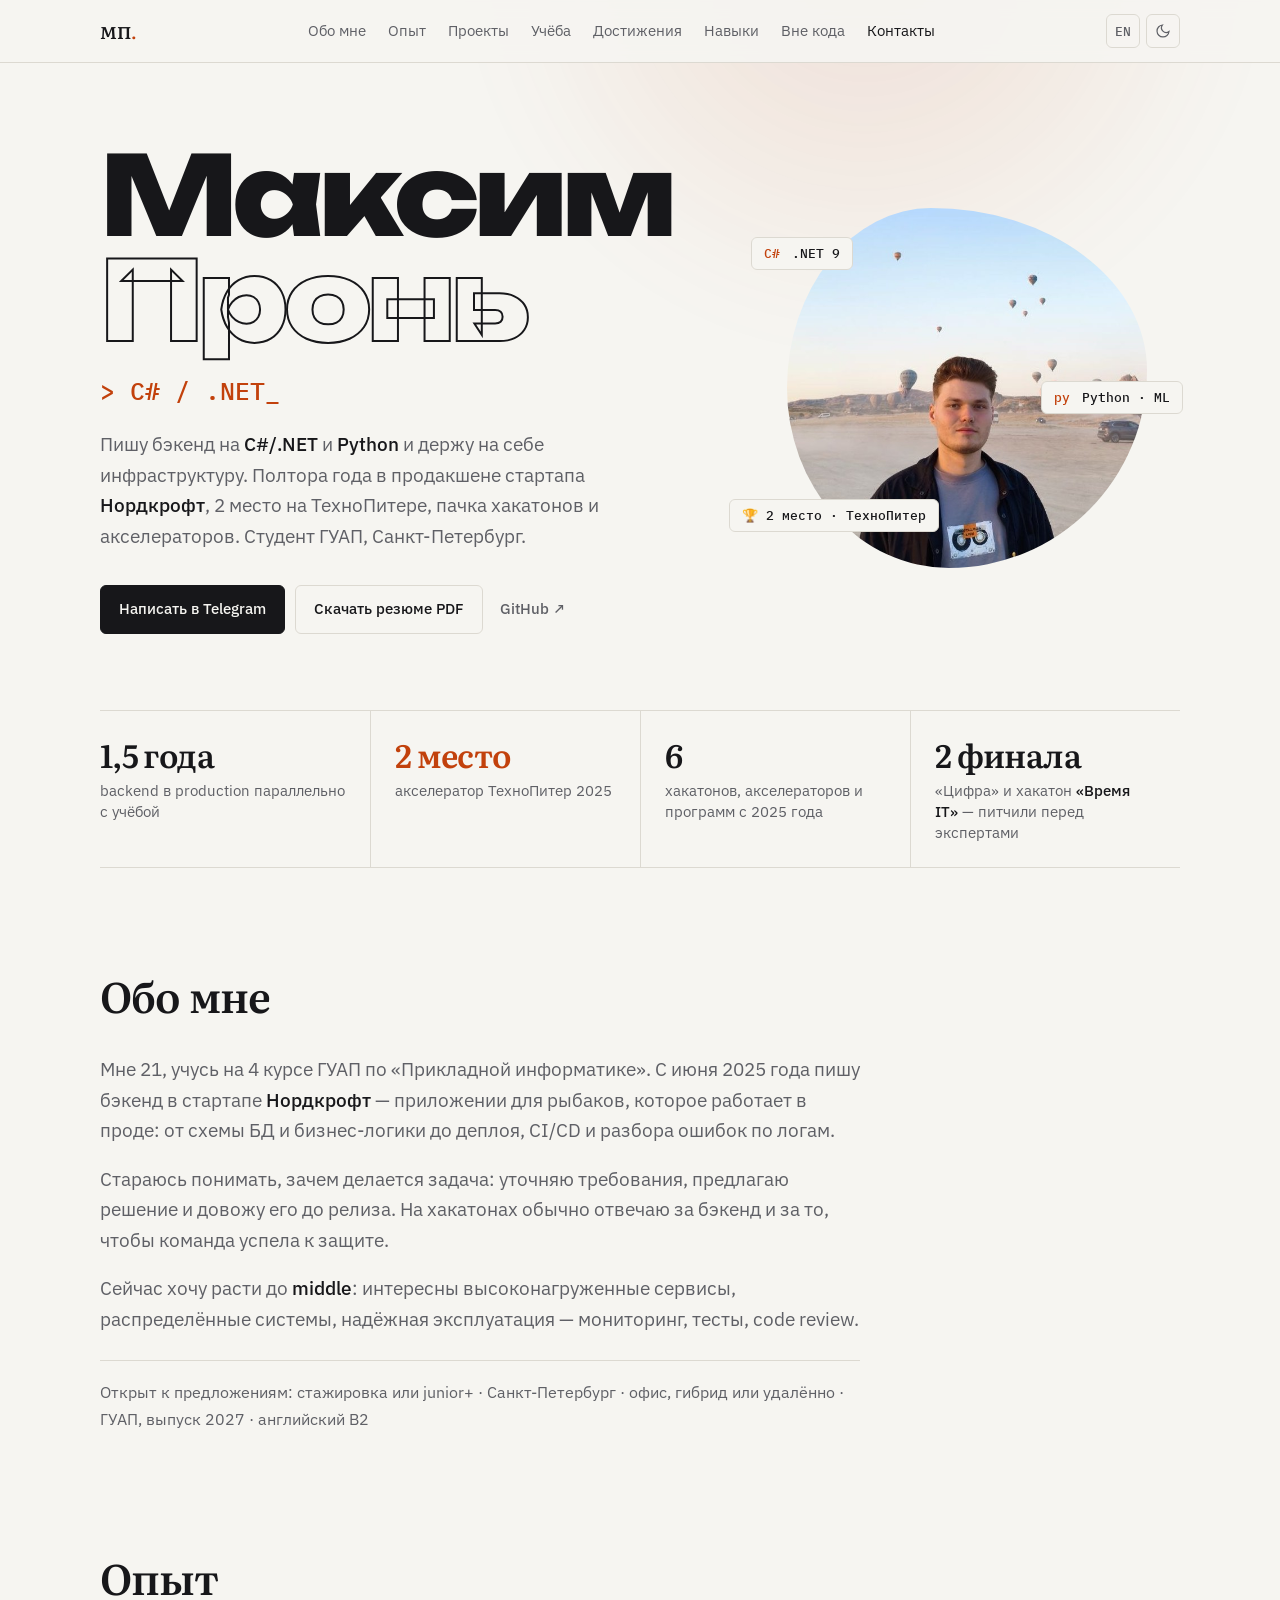
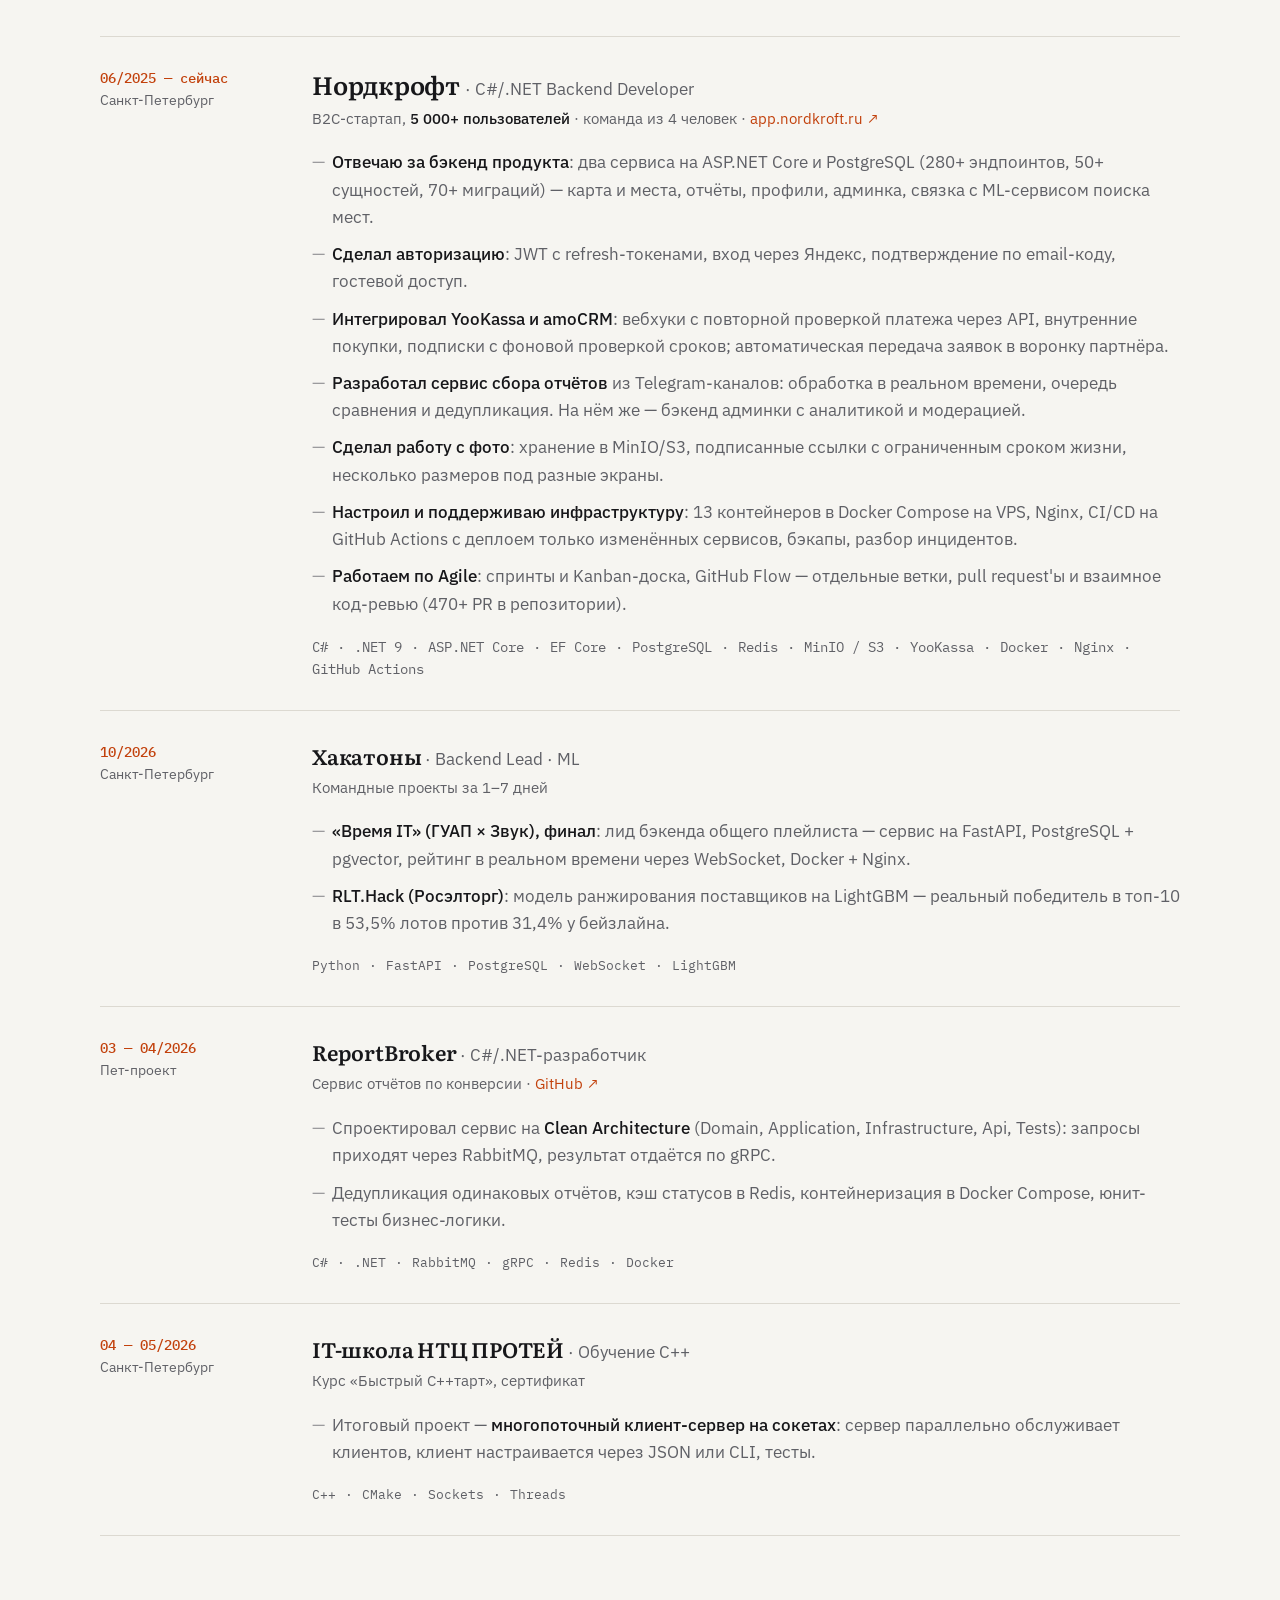
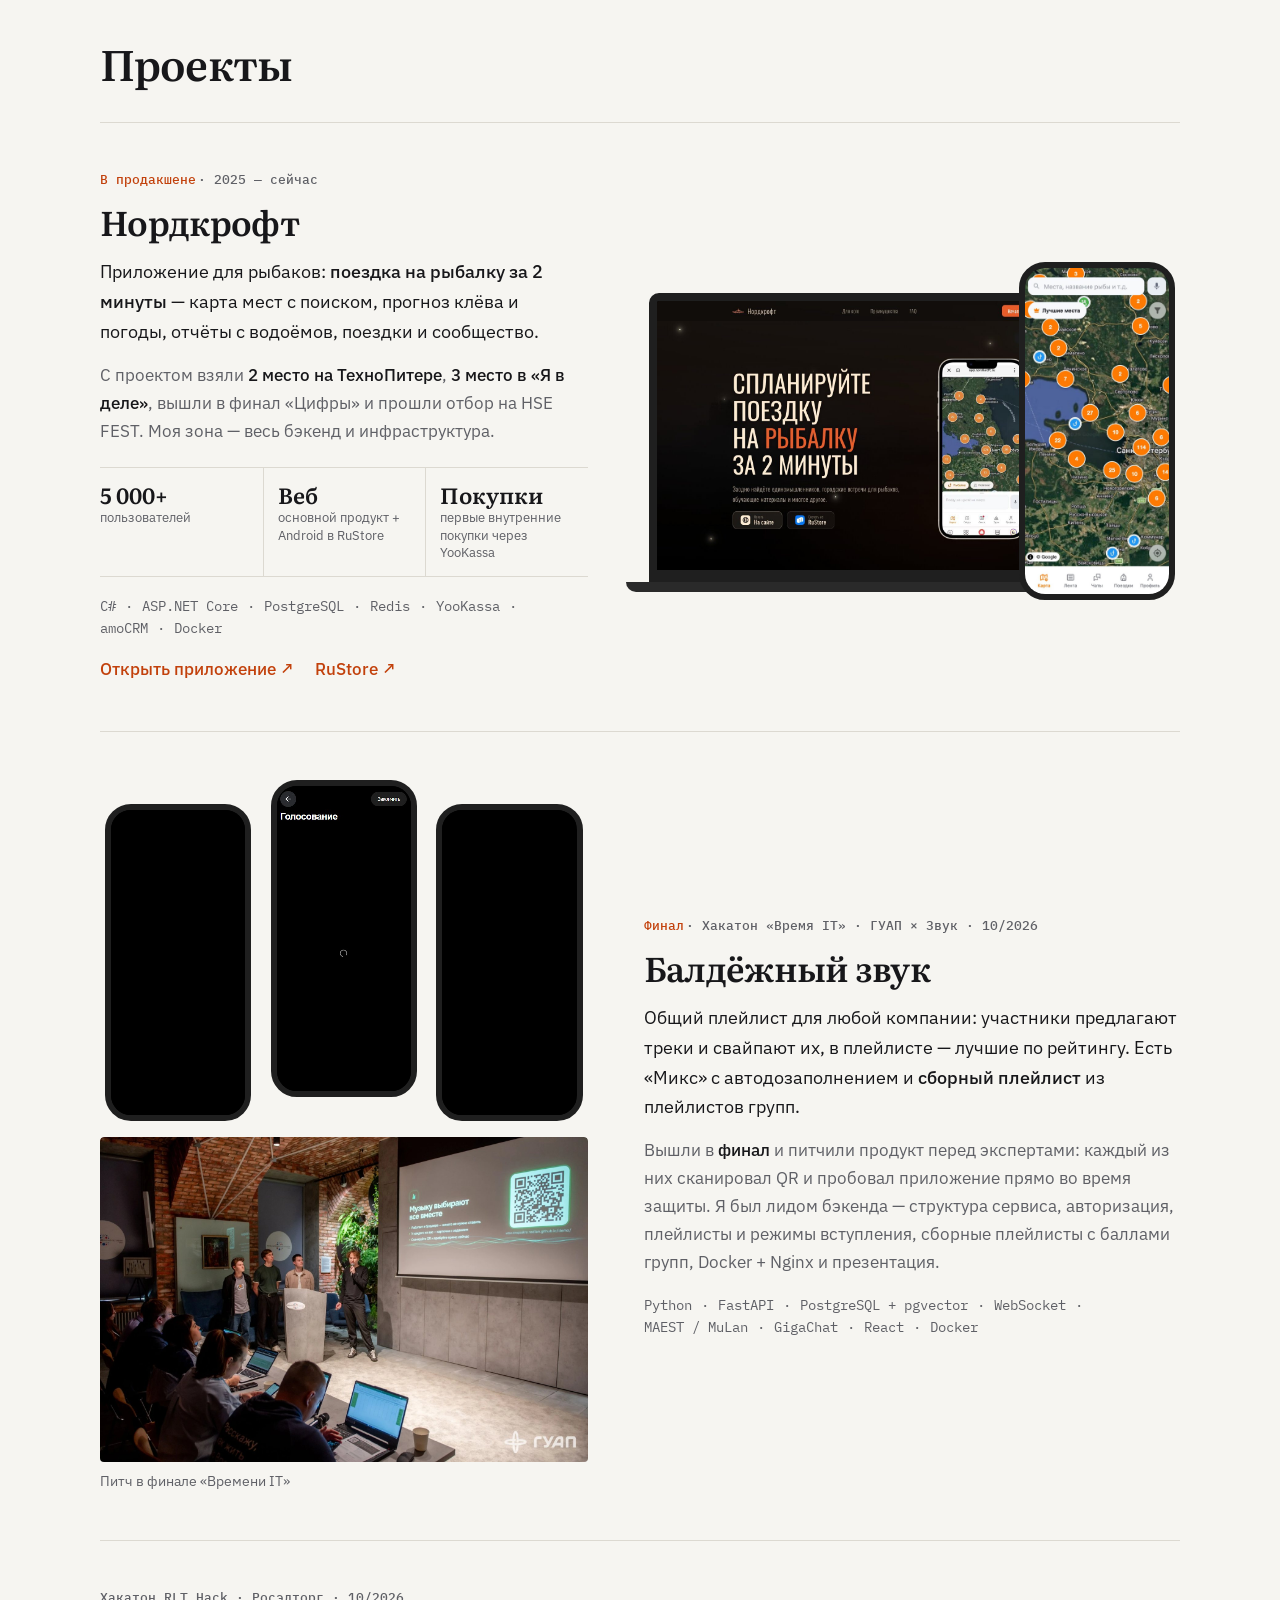
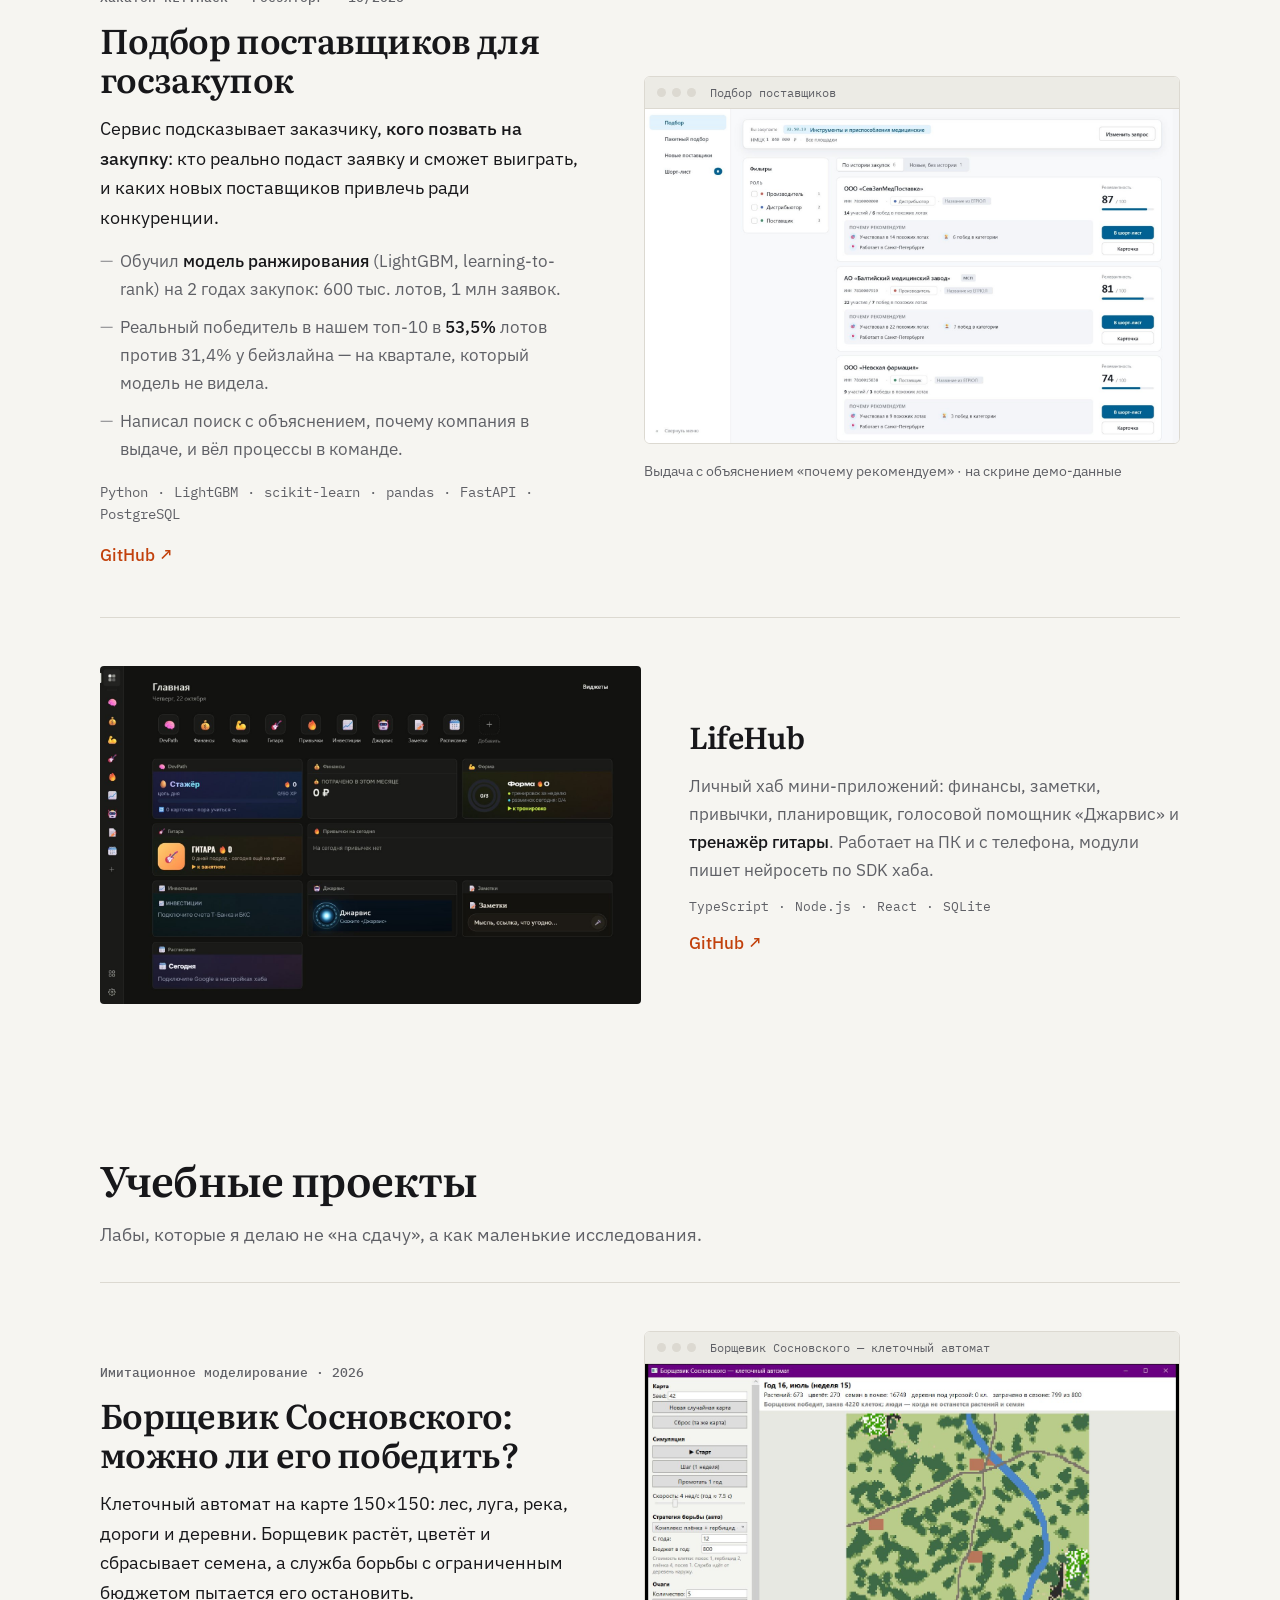
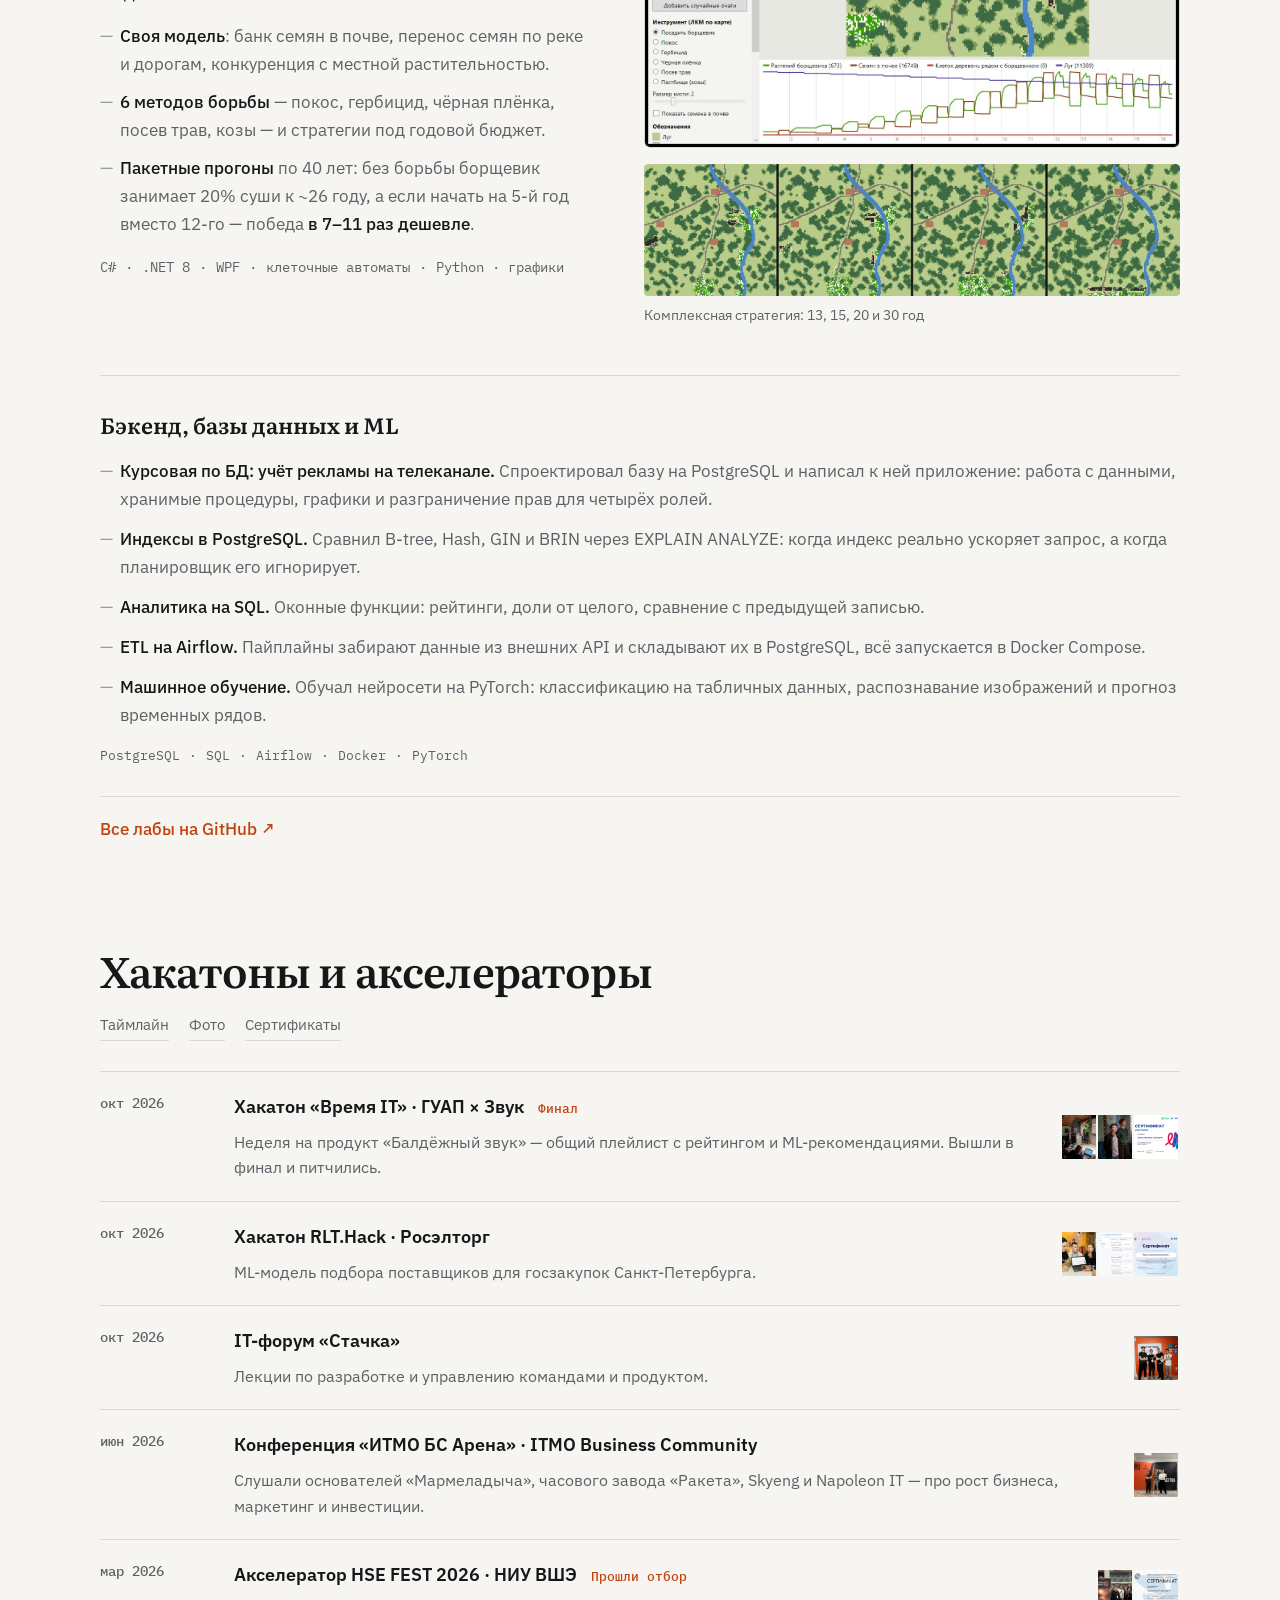
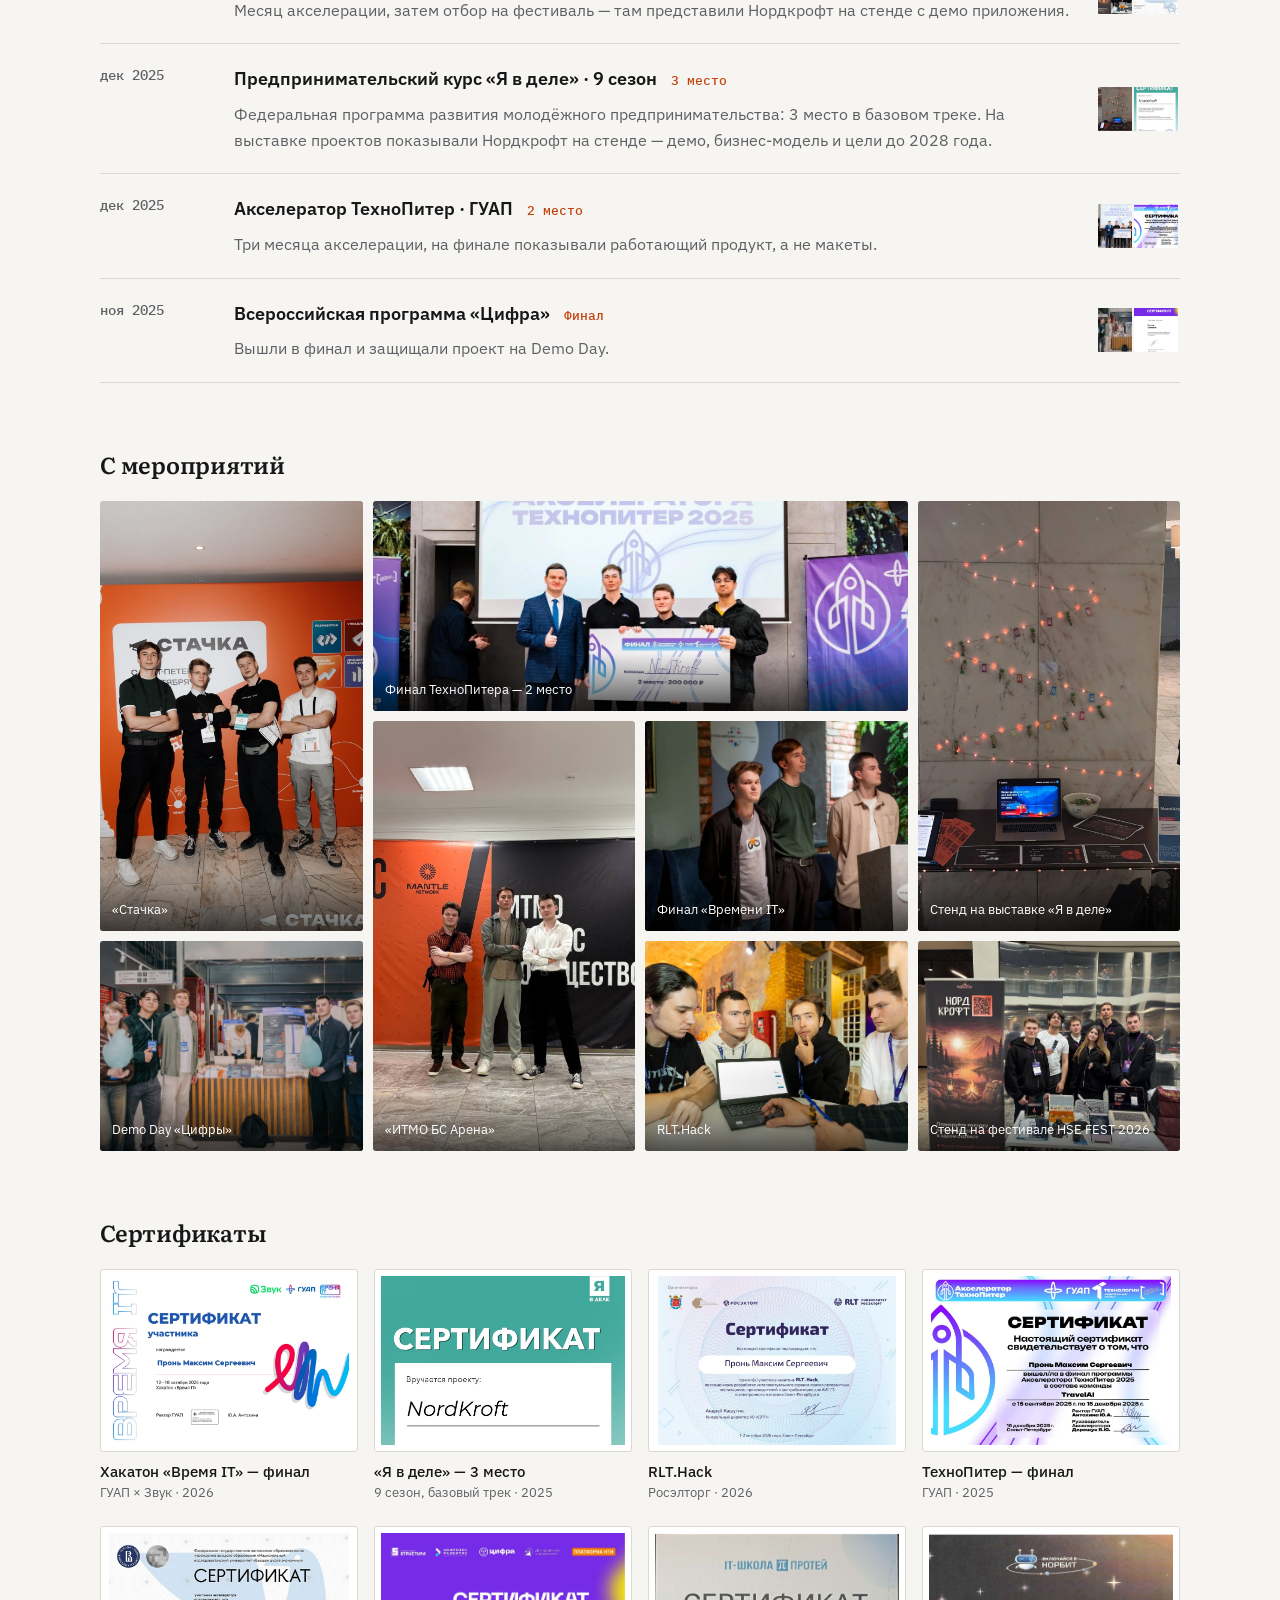
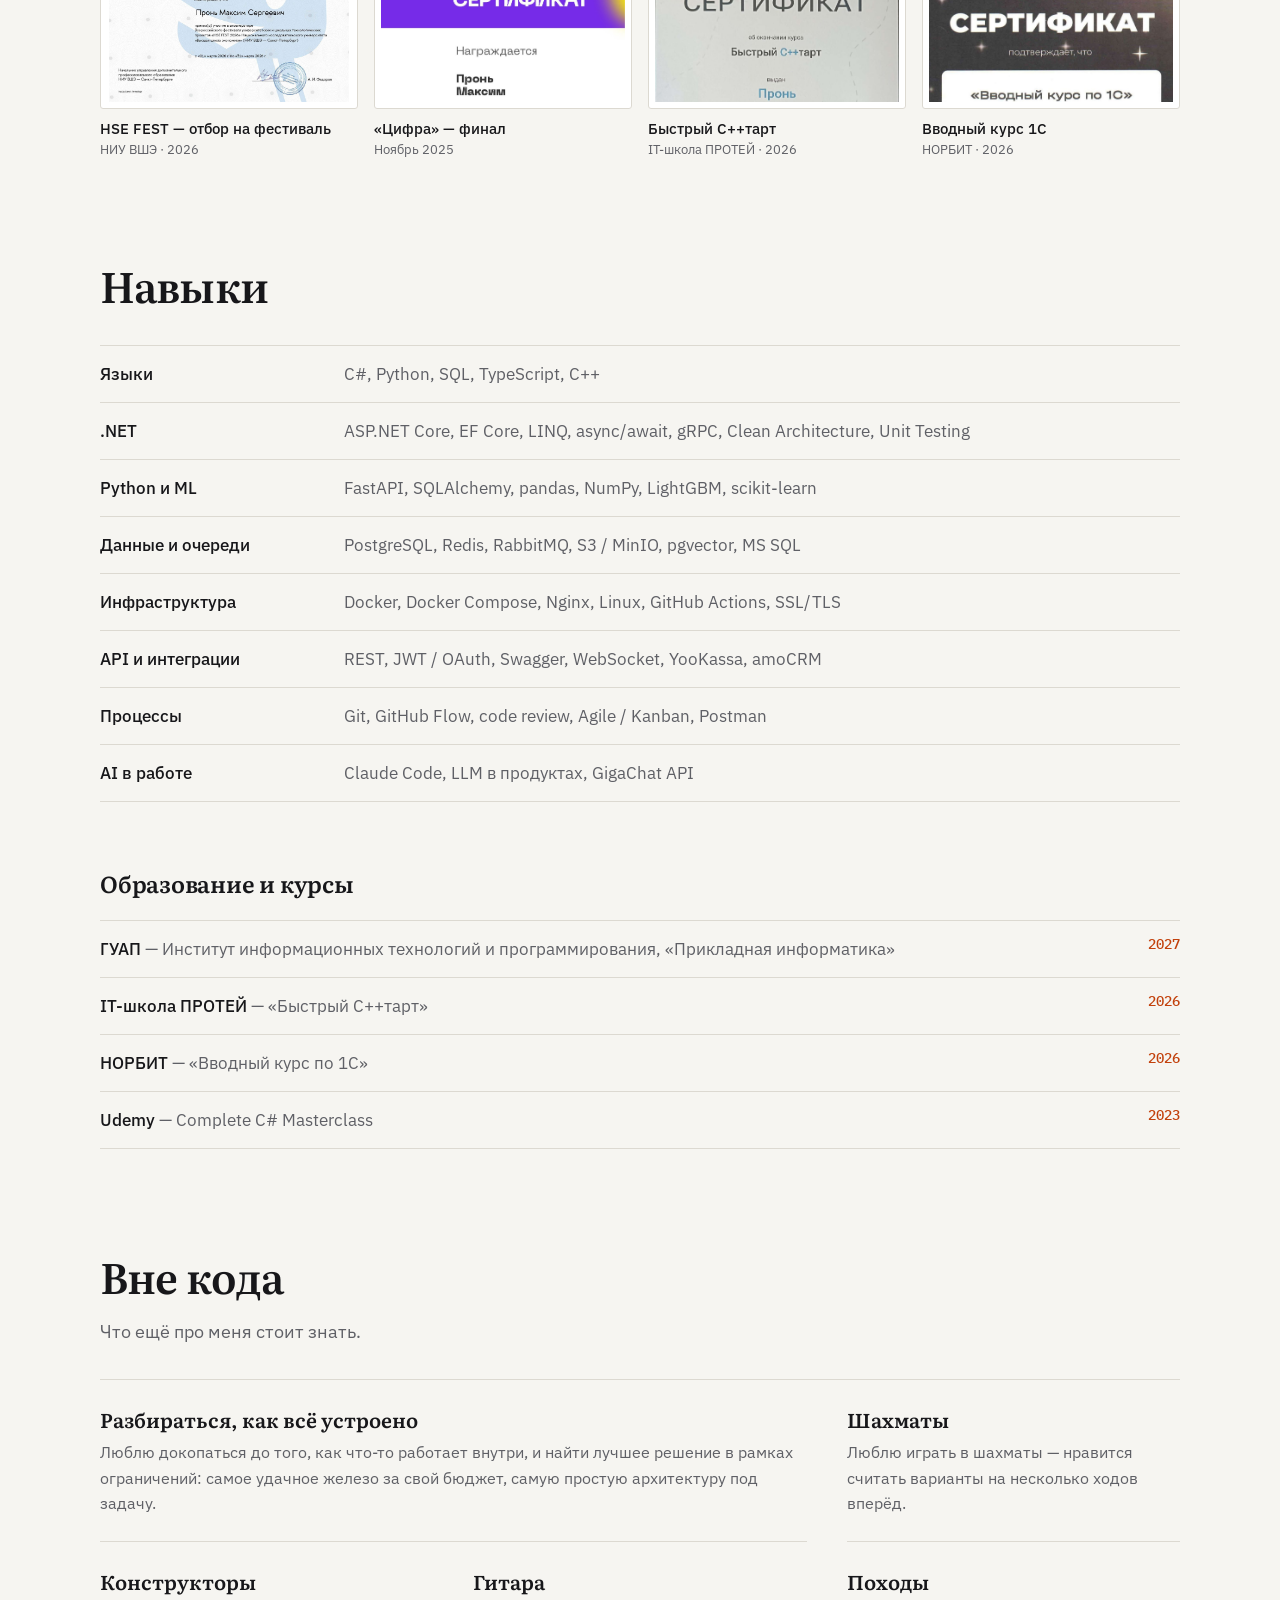
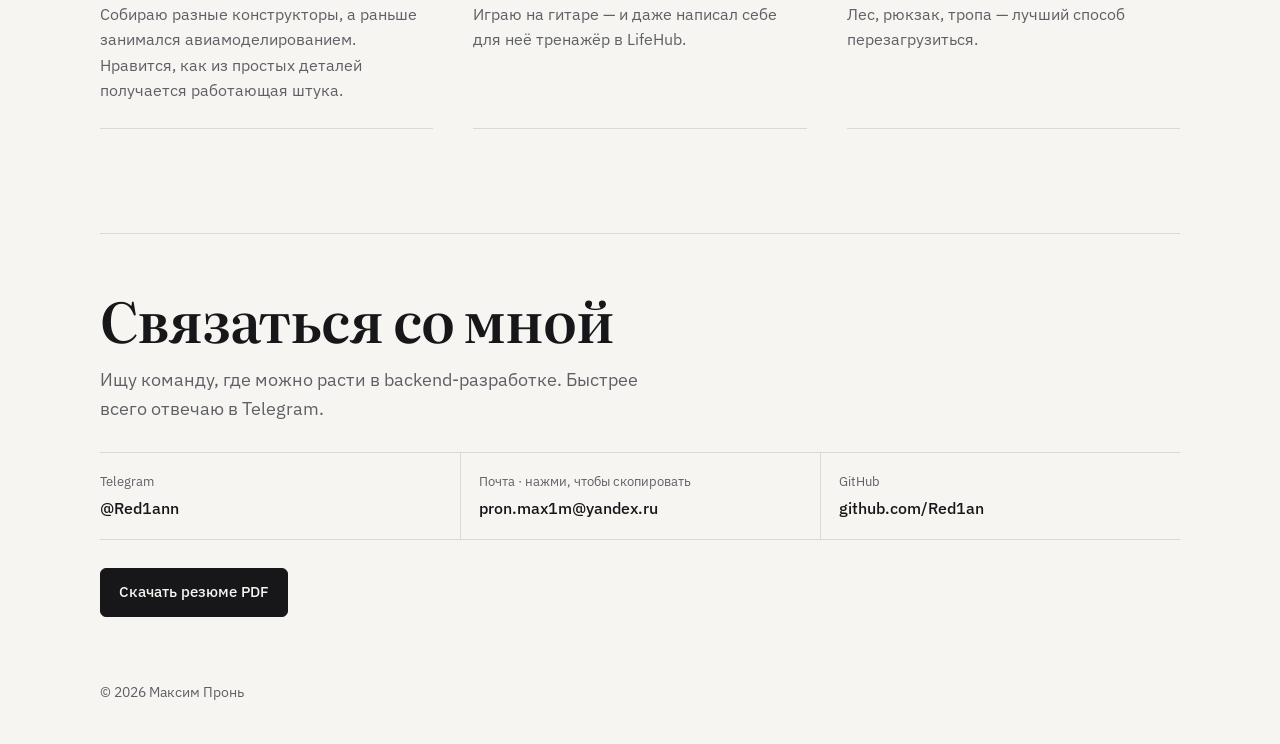
==== index.html @ d4e735c0 "Первый экран: крупнее печатающаяся строка с ролью Co-Authored-By: Claude Opus 5.5 <noreply@anthropic" ====
<!doctype html>
<html lang="ru">
<head>
<meta charset="utf-8">
<meta name="viewport" content="width=device-width, initial-scale=1">
<title>Максим Пронь — backend-разработчик</title>
<meta name="description" content="Максим Пронь — C#/.NET и Python backend-разработчик из Санкт-Петербурга. Проекты, хакатоны, опыт и контакты.">
<meta property="og:title" content="Максим Пронь — backend-разработчик">
<meta property="og:description" content="C# · .NET · Python. Бэкенд и инфраструктура стартапа Нордкрофт, хакатоны и акселераторы.">
<meta property="og:type" content="website">
<meta property="og:url" content="https://red1an.github.io/">
<meta property="og:site_name" content="Максим Пронь">
<meta property="og:locale" content="ru_RU">
<meta property="og:image" content="https://red1an.github.io/img/og.jpg">
<meta property="og:image:width" content="1200">
<meta property="og:image:height" content="630">
<meta property="og:image:alt" content="Максим Пронь — backend-разработчик, C# / .NET · Python">
<meta name="twitter:card" content="summary_large_image">
<meta name="twitter:image" content="https://red1an.github.io/img/og.jpg">
<meta name="theme-color" content="#0b0d10">
<link rel="alternate" hreflang="ru" href="https://red1an.github.io/">
<link rel="alternate" hreflang="en" href="https://red1an.github.io/en.html">
<link rel="icon" href="data:image/svg+xml,%3Csvg xmlns='http://www.w3.org/2000/svg' viewBox='0 0 64 64'%3E%3Crect width='64' height='64' rx='16' fill='%23ff7a45'/%3E%3Ctext x='32' y='43' font-family='Arial' font-weight='700' font-size='28' text-anchor='middle' fill='%230b0d10'%3EМП%3C/text%3E%3C/svg%3E">
<link rel="preconnect" href="https://fonts.googleapis.com">
<link rel="preconnect" href="https://fonts.gstatic.com" crossorigin>
<link href="https://fonts.googleapis.com/css2?family=Unbounded:wght@800&family=Literata:opsz,wght@7..72,500;7..72,600&family=IBM+Plex+Sans:wght@400;500;600&family=IBM+Plex+Mono:wght@400;500&display=swap" rel="stylesheet">
<link rel="stylesheet" href="style.css?v=26">
</head>
<body>

<div class="bg-glow" aria-hidden="true"></div>


<!-- ============ NAV ============ -->
<header class="nav" id="nav">
  <a class="nav-logo" href="#top">МП<span>.</span></a>
  <nav class="nav-links" id="navLinks">
    <a href="#about">Обо мне</a>
    <a href="#experience">Опыт</a>
    <a href="#projects">Проекты</a>
    <a href="#labs">Учёба</a>
    <a href="#journey">Достижения</a>
    <a href="#skills">Навыки</a>
    <a href="#life">Вне кода</a>
    <a href="#contact">Контакты</a>
  </nav>
  <div class="nav-actions">
    <a class="icon-btn lang" href="en.html" hreflang="en" lang="en" aria-label="English version" title="English version">EN</a>
    <button class="icon-btn" id="themeBtn" aria-label="Сменить тему" title="Сменить тему">
      <svg class="i-sun" viewBox="0 0 24 24"><circle cx="12" cy="12" r="4"/><path d="M12 2v2M12 20v2M4.9 4.9l1.4 1.4M17.7 17.7l1.4 1.4M2 12h2M20 12h2M4.9 19.1l1.4-1.4M17.7 6.3l1.4-1.4"/></svg>
      <svg class="i-moon" viewBox="0 0 24 24"><path d="M21 12.8A9 9 0 1 1 11.2 3a7 7 0 0 0 9.8 9.8z"/></svg>
    </button>
    <button class="icon-btn burger" id="burger" aria-label="Меню"><span></span><span></span></button>
  </div>
</header>

<main id="top">

<!-- ============ HERO ============ -->
<section class="hero wrap">
  <div class="hero-text">
    <h1 class="hero-name reveal">Максим<br><span class="outline">Пронь</span></h1>
    <p class="hero-role reveal">
      <span class="mono">&gt;</span> <span id="typed" data-roles='["Backend-разработчик","C# / .NET","Python · FastAPI · ML","Docker · CI/CD · Linux","хакатонщик"]'>Backend-разработчик</span><span class="caret">_</span>
    </p>
    <p class="hero-lead reveal">
      Пишу бэкенд на <b>C#/.NET</b> и <b>Python</b> и держу на себе инфраструктуру.
      Полтора года в продакшене стартапа <b>Нордкрофт</b>, 2&nbsp;место на ТехноПитере,
      пачка хакатонов и акселераторов. Студент ГУАП, Санкт-Петербург.
    </p>
    <div class="hero-cta reveal">
      <a class="btn primary" href="https://t.me/Red1ann" target="_blank" rel="noopener">Написать в Telegram</a>
      <a class="btn" href="Pron_Maksim_CV.pdf" download>Скачать резюме&nbsp;PDF</a>
      <a class="btn ghost" href="https://github.com/Red1an" target="_blank" rel="noopener">GitHub ↗</a>
    </div>
  </div>
  <div class="hero-photo reveal">
    <div class="photo-frame">
      <img src="img/me.jpg" alt="Максим Пронь">
    </div>
    <div class="float-chip c1"><span class="mono">C#</span> .NET 9</div>
    <div class="float-chip c2">🏆 2 место · ТехноПитер</div>
    <div class="float-chip c3"><span class="mono">py</span> Python · ML</div>
  </div>
  <a class="scroll-hint" href="#about" aria-label="Листать вниз"><span></span></a>
</section>

<!-- ============ STATS ============ -->
<section class="wrap stats">
  <div class="stat reveal"><div class="stat-num"><span data-count="1.5" data-dec="1">0</span> года</div><div class="stat-label">backend в production параллельно с учёбой</div></div>
  <div class="stat reveal"><div class="stat-num accent">2 место</div><div class="stat-label">акселератор ТехноПитер 2025</div></div>
  <div class="stat reveal"><div class="stat-num"><span data-count="6">0</span></div><div class="stat-label">хакатонов, акселераторов и программ с 2025 года</div></div>
  <div class="stat reveal"><div class="stat-num"><span data-count="2">0</span> финала</div><div class="stat-label">«Цифра» и хакатон <b>«Время IT»</b> — питчили перед экспертами</div></div>
</section>

<!-- ============ ABOUT ============ -->
<section class="wrap section" id="about">
  <div class="section-head reveal"><span class="section-num">01</span><h2>Обо мне</h2></div>
  <div class="about-grid">
    <div class="about-text reveal">
      <p>Мне 21, учусь на 4 курсе ГУАП по «Прикладной информатике». С июня 2025 года пишу бэкенд в стартапе
        <b>Нордкрофт</b> — приложении для рыбаков, которое работает в проде: от схемы БД и бизнес-логики до
        деплоя, CI/CD и разбора ошибок по логам.</p>
      <p>Стараюсь понимать, зачем делается задача: уточняю требования, предлагаю решение и довожу его до релиза.
        На хакатонах обычно отвечаю за бэкенд и за то, чтобы команда успела к защите.</p>
      <p>Сейчас хочу расти до <b>middle</b>: интересны высоконагруженные сервисы, распределённые системы,
        надёжная эксплуатация — мониторинг, тесты, code review.</p>
      <p class="about-facts">Открыт к предложениям: стажировка или junior+ · Санкт-Петербург · офис, гибрид или удалённо · ГУАП, выпуск 2027 · английский B2</p>
    </div>
  </div>
</section>

<!-- ============ EXPERIENCE ============ -->
<section class="wrap section" id="experience">
  <div class="section-head reveal"><span class="section-num">02</span><h2>Опыт</h2></div>

  <article class="exp reveal">
    <div class="exp-side">
      <div class="exp-date">06/2025 — сейчас</div>
      <div class="exp-place">Санкт-Петербург</div>
    </div>
    <div class="exp-body">
      <div class="exp-title">Нордкрофт <span>· C#/.NET Backend Developer</span></div>
      <div class="exp-sub">B2C-стартап, <b>5 000+ пользователей</b> · команда из 4 человек · <a href="https://app.nordkroft.ru" target="_blank" rel="noopener">app.nordkroft.ru ↗</a></div>
      <ul class="bullets exp-list">
        <li><b>Отвечаю за бэкенд продукта</b>: два сервиса на ASP.NET Core и PostgreSQL (280+ эндпоинтов, 50+ сущностей, 70+ миграций) — карта и места, отчёты, профили, админка, связка с ML-сервисом поиска мест.</li>
        <li><b>Сделал авторизацию</b>: JWT с refresh-токенами, вход через Яндекс, подтверждение по email-коду, гостевой доступ.</li>
        <li><b>Интегрировал YooKassa и amoCRM</b>: вебхуки с повторной проверкой платежа через API, внутренние покупки, подписки с фоновой проверкой сроков; автоматическая передача заявок в воронку партнёра.</li>
        <li><b>Разработал сервис сбора отчётов</b> из Telegram-каналов: обработка в реальном времени, очередь сравнения и дедупликация. На нём же — бэкенд админки с аналитикой и модерацией.</li>
        <li><b>Сделал работу с фото</b>: хранение в MinIO/S3, подписанные ссылки с ограниченным сроком жизни, несколько размеров под разные экраны.</li>
        <li><b>Настроил и поддерживаю инфраструктуру</b>: 13 контейнеров в Docker Compose на VPS, Nginx, CI/CD на GitHub Actions с деплоем только изменённых сервисов, бэкапы, разбор инцидентов.</li>
        <li><b>Работаем по Agile</b>: спринты и Kanban-доска, GitHub Flow — отдельные ветки, pull request'ы и взаимное код-ревью (470+ PR в репозитории).</li>
      </ul>
      <div class="tags">
        <span>C#</span><span>.NET 9</span><span>ASP.NET Core</span><span>EF Core</span><span>PostgreSQL</span><span>Redis</span><span>MinIO / S3</span><span>YooKassa</span><span>Docker</span><span>Nginx</span><span>GitHub Actions</span>
      </div>
    </div>
  </article>
  <article class="exp exp-sm reveal">
    <div class="exp-side">
      <div class="exp-date">10/2026</div>
      <div class="exp-place">Санкт-Петербург</div>
    </div>
    <div class="exp-body">
      <div class="exp-title">Хакатоны <span>· Backend Lead · ML</span></div>
      <div class="exp-sub">Командные проекты за 1–7 дней</div>
      <ul class="bullets exp-list">
        <li><b>«Время IT» (ГУАП × Звук), финал</b>: лид бэкенда общего плейлиста — сервис на FastAPI, PostgreSQL + pgvector, рейтинг в реальном времени через WebSocket, Docker + Nginx.</li>
        <li><b>RLT.Hack (Росэлторг)</b>: модель ранжирования поставщиков на LightGBM — реальный победитель в топ-10 в 53,5% лотов против 31,4% у бейзлайна.</li>
      </ul>
      <div class="tags sm"><span>Python</span><span>FastAPI</span><span>PostgreSQL</span><span>WebSocket</span><span>LightGBM</span></div>
    </div>
  </article>
  <article class="exp exp-sm reveal">
    <div class="exp-side">
      <div class="exp-date">03 — 04/2026</div>
      <div class="exp-place">Пет-проект</div>
    </div>
    <div class="exp-body">
      <div class="exp-title">ReportBroker <span>· C#/.NET-разработчик</span></div>
      <div class="exp-sub">Сервис отчётов по конверсии · <a href="https://github.com/Red1an/ReportBroker" target="_blank" rel="noopener">GitHub ↗</a></div>
      <ul class="bullets exp-list">
        <li>Спроектировал сервис на <b>Clean Architecture</b> (Domain, Application, Infrastructure, Api, Tests): запросы приходят через RabbitMQ, результат отдаётся по gRPC.</li>
        <li>Дедупликация одинаковых отчётов, кэш статусов в Redis, контейнеризация в Docker Compose, юнит-тесты бизнес-логики.</li>
      </ul>
      <div class="tags sm"><span>C#</span><span>.NET</span><span>RabbitMQ</span><span>gRPC</span><span>Redis</span><span>Docker</span></div>
    </div>
  </article>
  <article class="exp exp-sm reveal">
    <div class="exp-side">
      <div class="exp-date">04 — 05/2026</div>
      <div class="exp-place">Санкт-Петербург</div>
    </div>
    <div class="exp-body">
      <div class="exp-title">IT-школа НТЦ ПРОТЕЙ <span>· Обучение C++</span></div>
      <div class="exp-sub">Курс «Быстрый C++тарт», сертификат</div>
      <ul class="bullets exp-list">
        <li>Итоговый проект — <b>многопоточный клиент-сервер на сокетах</b>: сервер параллельно обслуживает клиентов, клиент настраивается через JSON или CLI, тесты.</li>
      </ul>
      <div class="tags sm"><span>C++</span><span>CMake</span><span>Sockets</span><span>Threads</span></div>
    </div>
  </article>
</section>

<!-- ============ PROJECTS ============ -->
<section class="wrap section" id="projects">
  <div class="section-head reveal"><span class="section-num">03</span><h2>Проекты</h2></div>

  <!-- Нордкрофт -->
  <article class="project feature reveal">
    <div class="project-info">
      <div class="project-meta"><span class="pill accent">В продакшене</span><span class="pill">2025 — сейчас</span></div>
      <h3>Нордкрофт</h3>
      <p class="project-lead">Приложение для рыбаков: <b>поездка на рыбалку за 2 минуты</b> — карта мест с поиском,
        прогноз клёва и погоды, отчёты с водоёмов, поездки и сообщество.</p>
      <p>С проектом взяли <b>2 место на ТехноПитере</b>, <b>3 место в «Я в деле»</b>, вышли в финал «Цифры» и прошли отбор на HSE FEST.
        Моя зона — весь бэкенд и инфраструктура.</p>
      <div class="nk-mini">
        <div><b><span data-count="5000">0</span>+</b><span>пользователей</span></div>
        <div><b>Веб</b><span>основной продукт + Android в RuStore</span></div>
        <div><b>Покупки</b><span>первые внутренние покупки через YooKassa</span></div>
      </div>
      <div class="tags"><span>C#</span><span>ASP.NET Core</span><span>PostgreSQL</span><span>Redis</span><span>YooKassa</span><span>amoCRM</span><span>Docker</span></div>
      <div class="project-links"><a class="link" href="https://app.nordkroft.ru" target="_blank" rel="noopener">Открыть приложение ↗</a><a class="link" href="https://www.rustore.ru/catalog/app/ru.nordkroft.app" target="_blank" rel="noopener">RuStore ↗</a></div>
    </div>
    <div class="project-visual devices">
      <div class="laptop"><div class="laptop-screen"><img src="img/nk-landing.jpg" alt="Лендинг Нордкрофт" data-zoom></div><div class="laptop-base"></div></div>
      <div class="phone"><img src="img/nk-app-mobile.jpg" alt="Карта мест в приложении Нордкрофт" data-zoom></div>
    </div>
  </article>


  <!-- Балдёжный звук -->
  <article class="project feature reverse reveal">
    <div class="project-info">
      <div class="project-meta"><span class="pill accent">Финал</span><span class="pill">Хакатон «Время IT» · ГУАП × Звук · 10/2026</span></div>
      <h3>Балдёжный звук</h3>
      <p class="project-lead">Общий плейлист для любой компании: участники предлагают треки и свайпают их,
        в плейлисте — лучшие по рейтингу. Есть «Микс» с автодозаполнением и <b>сборный плейлист</b> из плейлистов групп.</p>
      <p>Вышли в <b>финал</b> и питчили продукт перед экспертами: каждый из них сканировал QR и пробовал
        приложение прямо во время защиты. Я был лидом бэкенда — структура сервиса, авторизация, плейлисты
        и режимы вступления, сборные плейлисты с баллами групп, Docker + Nginx и презентация.</p>
      <div class="tags"><span>Python</span><span>FastAPI</span><span>PostgreSQL + pgvector</span><span>WebSocket</span><span>MAEST / MuLan</span><span>GigaChat</span><span>React</span><span>Docker</span></div>
    </div>
    <div class="project-visual stack">
      <div class="phones-row">
        <div class="phone sm"><video muted loop playsinline preload="none" poster="video/organizer.jpg" aria-label="Создание плейлиста и приглашение" data-inview><source src="video/organizer.webm" type="video/webm"><source src="video/organizer.mp4" type="video/mp4"></video></div>
        <div class="phone sm up"><video muted loop playsinline preload="none" poster="video/participant-a.jpg" aria-label="Голосование и рейтинг" data-inview><source src="video/participant-a.webm" type="video/webm"><source src="video/participant-a.mp4" type="video/mp4"></video></div>
        <div class="phone sm"><video muted loop playsinline preload="none" poster="video/small.jpg" aria-label="Микс: система подбирает похожие треки" data-inview><source src="video/small.webm" type="video/webm"><source src="video/small.mp4" type="video/mp4"></video></div>
      </div>
      <figure class="photo-card"><img src="img/vit-pitch.jpg" alt="Питч «Балдёжного звука» в финале хакатона" data-zoom><figcaption>Питч в финале «Времени IT»</figcaption></figure>
    </div>
  </article>

  <!-- RLT.Hack -->
  <article class="project feature reveal">
    <div class="project-info">
      <div class="project-meta"><span class="pill">Хакатон RLT.Hack · Росэлторг · 10/2026</span></div>
      <h3>Подбор поставщиков для госзакупок</h3>
      <p class="project-lead">Сервис подсказывает заказчику, <b>кого позвать на закупку</b>: кто реально подаст заявку
        и сможет выиграть, и каких новых поставщиков привлечь ради конкуренции.</p>
      <ul class="bullets">
        <li>Обучил <b>модель ранжирования</b> (LightGBM, learning-to-rank) на 2 годах закупок: 600 тыс. лотов, 1 млн заявок.</li>
        <li>Реальный победитель в нашем топ-10 в <b>53,5%</b> лотов против 31,4% у бейзлайна — на квартале, который модель не видела.</li>
        <li>Написал поиск с объяснением, почему компания в выдаче, и вёл процессы в команде.</li>
      </ul>
      <div class="tags"><span>Python</span><span>LightGBM</span><span>scikit-learn</span><span>pandas</span><span>FastAPI</span><span>PostgreSQL</span></div>
      <div class="project-links"><a class="link" href="https://github.com/Red1an/rlt_hakaton" target="_blank" rel="noopener">GitHub ↗</a></div>
    </div>
    <div class="project-visual stack">
      <figure class="browser">
        <div class="browser-bar"><i></i><i></i><i></i><span>Подбор поставщиков</span></div>
        <img src="img/rlt-ui.jpg" alt="Интерфейс подбора поставщиков" data-zoom>
      </figure>
      <div class="caption">Выдача с объяснением «почему рекомендуем» · на скрине демо-данные</div>
    </div>
  </article>

  <!-- LifeHub -->
  <article class="card proj-card proj-wide reveal">
    <figure class="lab-img"><img src="img/lifehub.jpg" alt="Главный экран LifeHub" data-zoom loading="lazy"></figure>
    <div class="proj-wide-body">
      <h4>LifeHub</h4>
      <p>Личный хаб мини-приложений: финансы, заметки, привычки, планировщик, голосовой помощник «Джарвис»
        и <b>тренажёр гитары</b>. Работает на ПК и с телефона, модули пишет нейросеть по SDK хаба.</p>
      <div class="tags sm"><span>TypeScript</span><span>Node.js</span><span>React</span><span>SQLite</span></div>
      <a class="link" href="https://github.com/Red1an/LifeHub" target="_blank" rel="noopener">GitHub ↗</a>
    </div>
  </article>
</section>

<!-- ============ LABS ============ -->
<section class="wrap section" id="labs">
  <div class="section-head reveal"><span class="section-num">04</span><h2>Учебные проекты</h2></div>
  <p class="section-lead reveal">Лабы, которые я делаю не «на сдачу», а как маленькие исследования.</p>

  <article class="project feature lab reveal">
    <div class="project-info">
      <div class="project-meta"><span class="pill">Имитационное моделирование · 2026</span></div>
      <h3>Борщевик Сосновского: можно ли его победить?</h3>
      <p class="project-lead">Клеточный автомат на карте 150×150: лес, луга, река, дороги и деревни.
        Борщевик растёт, цветёт и сбрасывает семена, а служба борьбы с ограниченным бюджетом пытается его остановить.</p>
      <ul class="bullets">
        <li><b>Своя модель</b>: банк семян в почве, перенос семян по реке и дорогам, конкуренция с местной растительностью.</li>
        <li><b>6 методов борьбы</b> — покос, гербицид, чёрная плёнка, посев трав, козы — и стратегии под годовой бюджет.</li>
        <li><b>Пакетные прогоны</b> по 40 лет: без борьбы борщевик занимает 20% суши к ~26 году, а если начать на 5-й год вместо 12-го — победа <b>в 7–11 раз дешевле</b>.</li>
      </ul>
      <div class="tags"><span>C#</span><span>.NET 8</span><span>WPF</span><span>клеточные автоматы</span><span>Python · графики</span></div>
    </div>
    <div class="project-visual stack">
      <figure class="browser win">
        <div class="browser-bar"><i></i><i></i><i></i><span>Борщевик Сосновского — клеточный автомат</span></div>
        <img src="img/borsch-window.jpg" alt="Окно симуляции распространения борщевика" data-zoom>
      </figure>
      <figure class="photo-card strip"><img src="img/borsch-maps.jpg" alt="Карта по годам при комплексной борьбе" data-zoom><figcaption>Комплексная стратегия: 13, 15, 20 и 30 год</figcaption></figure>
    </div>
  </article>

  <article class="card lab-group single reveal">
    <div class="lab-group-head"><h4>Бэкенд, базы данных и ML</h4></div>
    <ul class="lab-list">
      <li><b>Курсовая по БД: учёт рекламы на телеканале.</b> Спроектировал базу на PostgreSQL и написал к ней приложение: работа с данными, хранимые процедуры, графики и разграничение прав для четырёх ролей.</li>
      <li><b>Индексы в PostgreSQL.</b> Сравнил B-tree, Hash, GIN и BRIN через EXPLAIN ANALYZE: когда индекс реально ускоряет запрос, а когда планировщик его игнорирует.</li>
      <li><b>Аналитика на SQL.</b> Оконные функции: рейтинги, доли от целого, сравнение с предыдущей записью.</li>
      <li><b>ETL на Airflow.</b> Пайплайны забирают данные из внешних API и складывают их в PostgreSQL, всё запускается в Docker Compose.</li>
      <li><b>Машинное обучение.</b> Обучал нейросети на PyTorch: классификацию на табличных данных, распознавание изображений и прогноз временных рядов.</li>
    </ul>
    <div class="tags sm"><span>PostgreSQL</span><span>SQL</span><span>Airflow</span><span>Docker</span><span>PyTorch</span></div>
  </article>
  <div class="labs-more reveal"><a class="link" href="https://github.com/Red1an/PythonScripts" target="_blank" rel="noopener">Все лабы на GitHub ↗</a></div>
</section>

<!-- ============ JOURNEY ============ -->
<section class="wrap section" id="journey">
  <div class="section-head reveal"><span class="section-num">05</span><h2>Хакатоны и акселераторы</h2></div>
  <nav class="jump reveal" aria-label="Разделы достижений">
    <a href="#timeline">Таймлайн</a><a href="#photos">Фото</a><a href="#certs-title">Сертификаты</a>
  </nav>

  <div class="timeline" id="timeline">
    <div class="tl-item reveal">
      <div class="tl-date">окт 2026</div>
      <div class="tl-card" data-photos="img/vit-pitch.jpg|Питч в финале;img/vit-team.jpg|Команда в финале;img/vremyait.jpg|Сертификат" data-title="Хакатон «Время IT» · ГУАП × Звук">
        <div class="tl-head"><h4>Хакатон «Время IT» · ГУАП × Звук</h4><span class="pill accent">Финал</span></div>
        <p>Неделя на продукт «Балдёжный звук» — общий плейлист с рейтингом и ML-рекомендациями. Вышли в финал и питчились.</p>
      </div>
    </div>
    <div class="tl-item reveal">
      <div class="tl-date">окт 2026</div>
      <div class="tl-card" data-photos="img/photo-rlt.jpg|Команда на хакатоне;img/rlt-ui.jpg|Интерфейс сервиса (демо-данные);img/rlthack.jpg|Сертификат" data-title="Хакатон RLT.Hack · Росэлторг">
        <div class="tl-head"><h4>Хакатон RLT.Hack · Росэлторг</h4></div>
        <p>ML-модель подбора поставщиков для госзакупок Санкт-Петербурга.</p>
      </div>
    </div>
    <div class="tl-item reveal">
      <div class="tl-date">окт 2026</div>
      <div class="tl-card" data-photos="img/photo-stachka.jpg|На форуме" data-title="IT-форум «Стачка»">
        <div class="tl-head"><h4>IT-форум «Стачка»</h4></div>
        <p>Лекции по разработке и управлению командами и продуктом.</p>
      </div>
    </div>
    <div class="tl-item reveal">
      <div class="tl-date">июн 2026</div>
      <div class="tl-card" data-photos="img/photo-itmo.jpg|На конференции" data-title="Конференция «ИТМО БС Арена» · ITMO Business Community">
        <div class="tl-head"><h4>Конференция «ИТМО БС Арена» · ITMO Business Community</h4></div>
        <p>Слушали основателей «Мармеладыча», часового завода «Ракета», Skyeng и Napoleon IT — про рост бизнеса, маркетинг и инвестиции.</p>
      </div>
    </div>
    <div class="tl-item reveal">
      <div class="tl-date">мар 2026</div>
      <div class="tl-card" data-photos="img/photo-hse.jpg|Стенд Нордкрофта на фестивале;img/hse.jpg|Сертификат" data-title="Акселератор HSE FEST 2026 · НИУ ВШЭ">
        <div class="tl-head"><h4>Акселератор HSE FEST 2026 · НИУ ВШЭ</h4><span class="pill new">Прошли отбор</span></div>
        <p>Месяц акселерации, затем отбор на фестиваль — там представили Нордкрофт на стенде с демо приложения.</p>
      </div>
    </div>
    <div class="tl-item reveal">
      <div class="tl-date">дек 2025</div>
      <div class="tl-card" data-photos="img/photo-stand.jpg|Стенд на выставке;img/yavdele.jpg|Сертификат" data-title="Предпринимательский курс «Я в деле» · 9 сезон">
        <div class="tl-head"><h4>Предпринимательский курс «Я в деле» · 9 сезон</h4><span class="pill accent">3 место</span></div>
        <p>Федеральная программа развития молодёжного предпринимательства: 3 место в базовом треке. На выставке проектов показывали Нордкрофт на стенде — демо, бизнес-модель и цели до 2028 года.</p>
      </div>
    </div>
    <div class="tl-item reveal">
      <div class="tl-date">дек 2025</div>
      <div class="tl-card" data-photos="img/photo-technopiter.jpg|Финал — 2 место;img/technopiter.jpg|Сертификат" data-title="Акселератор ТехноПитер · ГУАП">
        <div class="tl-head"><h4>Акселератор ТехноПитер · ГУАП</h4><span class="pill accent">2 место</span></div>
        <p>Три месяца акселерации, на финале показывали работающий продукт, а не макеты.</p>
      </div>
    </div>
    <div class="tl-item reveal">
      <div class="tl-date">ноя 2025</div>
      <div class="tl-card" data-photos="img/photo-cifra.jpg|Demo Day;img/cifra.jpg|Сертификат" data-title="Всероссийская программа «Цифра»">
        <div class="tl-head"><h4>Всероссийская программа «Цифра»</h4><span class="pill blue">Финал</span></div>
        <p>Вышли в финал и защищали проект на Demo Day.</p>
      </div>
    </div>
  </div>

  <h3 class="sub-title reveal" id="photos">С мероприятий</h3>
  <div class="gallery">
    <figure class="g-item reveal" style="grid-area:b"><img src="img/photo-technopiter.jpg" alt="Финал ТехноПитера" data-zoom loading="lazy"><figcaption>Финал ТехноПитера — 2 место</figcaption></figure>
    <figure class="g-item reveal" style="grid-area:a"><img src="img/photo-stachka.jpg" alt="Форум «Стачка»" data-zoom loading="lazy"><figcaption>«Стачка»</figcaption></figure>
    <figure class="g-item reveal" style="grid-area:e"><img src="img/vit-team.jpg" alt="Команда в финале «Времени IT»" data-zoom loading="lazy"><figcaption>Финал «Времени IT»</figcaption></figure>
    <figure class="g-item reveal" style="grid-area:f"><img src="img/photo-cifra.jpg" alt="Demo Day «Цифры»" data-zoom loading="lazy"><figcaption>Demo Day «Цифры»</figcaption></figure>
    <figure class="g-item reveal" style="grid-area:c"><img src="img/photo-stand.jpg" alt="Стенд на «Я в деле»" data-zoom loading="lazy"><figcaption>Стенд на выставке «Я в деле»</figcaption></figure>
    <figure class="g-item reveal" style="grid-area:g"><img src="img/photo-rlt.jpg" alt="Команда на RLT.Hack" data-zoom loading="lazy"><figcaption>RLT.Hack</figcaption></figure>
    <figure class="g-item reveal" style="grid-area:d"><img src="img/photo-itmo.jpg" alt="Команда на конференции «ИТМО БС Арена»" data-zoom loading="lazy"><figcaption>«ИТМО БС Арена»</figcaption></figure>
    <figure class="g-item reveal" style="grid-area:h"><img src="img/photo-hse.jpg" alt="Стенд на HSE FEST" data-zoom loading="lazy"><figcaption>Стенд на фестивале HSE FEST 2026</figcaption></figure>
  </div>

  <h3 class="sub-title reveal" id="certs-title">Сертификаты</h3>
  <div class="certs" id="certs">
    <button class="cert reveal" data-src="img/vremyait.jpg"><img src="img/vremyait.jpg" alt="" loading="lazy"><span>Хакатон «Время IT» — финал<small>ГУАП × Звук · 2026</small></span></button>
    <button class="cert portrait reveal" data-src="img/yavdele.jpg"><img src="img/yavdele.jpg" alt="" loading="lazy"><span>«Я в деле» — 3 место<small>9 сезон, базовый трек · 2025</small></span></button>
    <button class="cert reveal" data-src="img/rlthack.jpg"><img src="img/rlthack.jpg" alt="" loading="lazy"><span>RLT.Hack<small>Росэлторг · 2026</small></span></button>
    <button class="cert reveal" data-src="img/technopiter.jpg"><img src="img/technopiter.jpg" alt="" loading="lazy"><span>ТехноПитер — финал<small>ГУАП · 2025</small></span></button>
    <button class="cert reveal" data-src="img/hse.jpg"><img src="img/hse.jpg" alt="" loading="lazy"><span>HSE FEST — отбор на фестиваль<small>НИУ ВШЭ · 2026</small></span></button>
    <button class="cert portrait reveal" data-src="img/cifra.jpg"><img src="img/cifra.jpg" alt="" loading="lazy"><span>«Цифра» — финал<small>Ноябрь 2025</small></span></button>
    <button class="cert portrait reveal" data-src="img/protei.jpg"><img src="img/protei.jpg" alt="" loading="lazy"><span>Быстрый C++тарт<small>IT-школа ПРОТЕЙ · 2026</small></span></button>
    <button class="cert portrait reveal" data-src="img/norbit.jpg"><img src="img/norbit.jpg" alt="" loading="lazy"><span>Вводный курс 1С<small>НОРБИТ · 2026</small></span></button>
  </div>
</section>

<!-- ============ SKILLS ============ -->
<section class="wrap section" id="skills">
  <div class="section-head reveal"><span class="section-num">06</span><h2>Навыки</h2></div>
  <dl class="skill-rows reveal">
    <div><dt>Языки</dt><dd>C#, Python, SQL, TypeScript, C++</dd></div>
    <div><dt>.NET</dt><dd>ASP.NET Core, EF Core, LINQ, async/await, gRPC, Clean Architecture, Unit Testing</dd></div>
    <div><dt>Python и ML</dt><dd>FastAPI, SQLAlchemy, pandas, NumPy, LightGBM, scikit-learn</dd></div>
    <div><dt>Данные и очереди</dt><dd>PostgreSQL, Redis, RabbitMQ, S3 / MinIO, pgvector, MS SQL</dd></div>
    <div><dt>Инфраструктура</dt><dd>Docker, Docker Compose, Nginx, Linux, GitHub Actions, SSL/TLS</dd></div>
    <div><dt>API и интеграции</dt><dd>REST, JWT / OAuth, Swagger, WebSocket, YooKassa, amoCRM</dd></div>
    <div><dt>Процессы</dt><dd>Git, GitHub Flow, code review, Agile / Kanban, Postman</dd></div>
    <div><dt>AI в работе</dt><dd>Claude Code, LLM в продуктах, GigaChat API</dd></div>
  </dl>

  <div class="edu reveal">
    <h3 class="sub-title">Образование и курсы</h3>
    <ul class="edu-list">
      <li><b>ГУАП</b> — Институт информационных технологий и программирования, «Прикладная информатика» <span>2027</span></li>
      <li><b>IT-школа ПРОТЕЙ</b> — «Быстрый C++тарт» <span>2026</span></li>
      <li><b>НОРБИТ</b> — «Вводный курс по 1С» <span>2026</span></li>
      <li><b>Udemy</b> — Complete C# Masterclass <span>2023</span></li>
    </ul>
  </div>
</section>

<!-- ============ LIFE ============ -->
<section class="wrap section" id="life">
  <div class="section-head reveal"><span class="section-num">07</span><h2>Вне кода</h2></div>
  <p class="section-lead reveal">Что ещё про меня стоит знать.</p>
  <div class="life-grid">
    <article class="life-card big reveal">
      <h4>Разбираться, как всё устроено</h4>
      <p>Люблю докопаться до того, как что-то работает внутри, и найти лучшее решение в рамках ограничений: самое удачное железо за свой бюджет, самую простую архитектуру под задачу.</p>
    </article>
    <article class="life-card reveal">
      <h4>Шахматы</h4>
      <p>Люблю играть в шахматы — нравится считать варианты на несколько ходов вперёд.</p>
    </article>
    <article class="life-card reveal">
      <h4>Конструкторы</h4>
      <p>Собираю разные конструкторы, а раньше занимался авиамоделированием. Нравится, как из простых деталей получается работающая штука.</p>
    </article>
    <article class="life-card reveal">
      <h4>Гитара</h4>
      <p>Играю на гитаре — и даже написал себе для неё тренажёр в LifeHub.</p>
    </article>
    <article class="life-card reveal">
      <h4>Походы</h4>
      <p>Лес, рюкзак, тропа — лучший способ перезагрузиться.</p>
    </article>
  </div>
</section>

<!-- ============ CONTACT ============ -->
<section class="wrap section contact" id="contact">
  <div class="contact-box reveal">
    <h2>Связаться со мной</h2>
    <p>Ищу команду, где можно расти в backend-разработке. Быстрее всего отвечаю в Telegram.</p>
    <div class="contact-links">
      <a class="contact-item" href="https://t.me/Red1ann" target="_blank" rel="noopener"><span class="ck">Telegram</span><span class="cv">@Red1ann</span></a>
      <button class="contact-item" id="copyMail" data-mail="pron.max1m@yandex.ru"><span class="ck">Почта · нажми, чтобы скопировать</span><span class="cv">pron.max1m@yandex.ru</span></button>
      <a class="contact-item" href="https://github.com/Red1an" target="_blank" rel="noopener"><span class="ck">GitHub</span><span class="cv">github.com/Red1an</span></a>
    </div>
    <a class="btn primary big" href="Pron_Maksim_CV.pdf" download>Скачать резюме PDF</a>
  </div>
</section>

</main>

<footer class="wrap footer">
  <span>© 2026 Максим Пронь</span>
</footer>

<div class="lightbox" id="lightbox" aria-hidden="true">
  <button class="lb-close" aria-label="Закрыть">×</button>
  <button class="lb-nav prev" aria-label="Предыдущее">‹</button>
  <figure><img alt=""><figcaption></figcaption></figure>
  <button class="lb-nav next" aria-label="Следующее">›</button>
</div>
<div class="toast" id="toast">Почта скопирована</div>

<script src="script.js?v=7"></script>
</body>
</html>
---- style.css ----
/* Editorial layout: thin rules instead of boxes, one accent colour for links and dates. */
:root {
  --bg: #121212;
  --surface: #1a1a1a;
  --text: #ececea;
  --muted: #9c9c98;
  --line: #2b2b29;
  --accent: #f08a4b;
  --wrap: 1080px;
  --f-head: "Literata", Georgia, serif;
  --f-body: "IBM Plex Sans", system-ui, sans-serif;
  --f-mono: "IBM Plex Mono", ui-monospace, monospace;
}
:root[data-theme="light"] {
  --bg: #f6f5f1;
  --surface: #ecebe5;
  --text: #17171a;
  --muted: #5f6066;
  --line: #dcd9d1;
  --accent: #c2410c;
}

* { box-sizing: border-box; margin: 0; padding: 0; }
html { scroll-behavior: smooth; scroll-padding-top: 72px; }
body {
  background: var(--bg); color: var(--text);
  font: 400 17px/1.65 var(--f-body);
  -webkit-font-smoothing: antialiased; overflow-x: hidden;
}
img, video { display: block; max-width: 100%; }
a { color: inherit; text-decoration: none; }
button { font: inherit; color: inherit; background: none; border: 0; cursor: pointer; }
b { font-weight: 600; }
.mono { font-family: var(--f-mono); }
.wrap { width: min(var(--wrap), 100% - 48px); margin-inline: auto; }

/* ---------- background glow ---------- */
.bg-glow {
  position: fixed; z-index: -1; pointer-events: none;
  width: 900px; height: 900px; left: 50%; top: -500px; transform: translateX(-25%);
  background: radial-gradient(circle, color-mix(in srgb, var(--accent) 22%, transparent), transparent 62%);
  filter: blur(40px);
}
:root[data-theme="light"] .bg-glow { opacity: .55; }

/* ---------- nav ---------- */
.nav {
  position: sticky; top: 0; z-index: 50;
  display: flex; align-items: center; justify-content: space-between; gap: 16px;
  padding: 14px max(24px, calc((100% - var(--wrap)) / 2));
  background: color-mix(in srgb, var(--bg) 92%, transparent);
  backdrop-filter: blur(8px); -webkit-backdrop-filter: blur(8px);
  border-bottom: 1px solid var(--line);
}
.nav-logo { font: 600 17px var(--f-head); letter-spacing: -.01em; }
.nav-logo span { color: var(--accent); }
.nav-links { display: flex; gap: 22px; }
.nav-links a { font-size: 14.5px; color: var(--muted); transition: color .15s; }
.nav-links a:hover, .nav-links a.active { color: var(--text); }
.nav-actions { display: flex; gap: 6px; align-items: center; }
.icon-btn {
  width: 34px; height: 34px; display: grid; place-items: center;
  border: 1px solid var(--line); border-radius: 6px; color: var(--muted);
  transition: color .15s, border-color .15s;
}
.icon-btn:hover { color: var(--text); border-color: var(--muted); }
.icon-btn svg { width: 16px; height: 16px; fill: none; stroke: currentColor; stroke-width: 1.8; stroke-linecap: round; }
.lang { font: 500 12.5px var(--f-mono); }
.i-moon { display: none; }
:root[data-theme="light"] .i-sun { display: none; }
:root[data-theme="light"] .i-moon { display: block; }
.burger { display: none; flex-direction: column; align-items: center; justify-content: center; gap: 5px; }
.burger span { width: 15px; height: 1.6px; background: currentColor; transition: transform .25s; }
.burger.open span:first-child { transform: translateY(3.3px) rotate(45deg); }
.burger.open span:last-child { transform: translateY(-3.3px) rotate(-45deg); }

/* ---------- buttons, meta, tags ---------- */
.btn {
  display: inline-flex; align-items: center; gap: 8px;
  padding: 11px 18px; border-radius: 6px; font-size: 15px; font-weight: 500;
  border: 1px solid var(--line); transition: border-color .15s, background .15s;
}
.btn:hover { border-color: var(--muted); }
.btn.primary { background: var(--text); color: var(--bg); border-color: var(--text); }
.btn.primary:hover { background: color-mix(in srgb, var(--text) 85%, var(--bg)); }
.btn.ghost { border-color: transparent; padding-inline: 6px; color: var(--muted); }
.btn.ghost:hover { color: var(--text); }
.btn.big { margin-top: 28px; }

.pill { font: 500 13px var(--f-mono); color: var(--muted); }
.pill + .pill::before { content: "·"; margin: 0 8px 0 2px; color: var(--muted); }
.pill.accent, .pill.blue, .pill.new { color: var(--accent); }

.tags { display: flex; flex-wrap: wrap; gap: 4px 0; font: 400 13.5px var(--f-mono); color: var(--muted); }
.tags span:not(:last-child)::after { content: "·"; margin: 0 9px; }
.tags.sm { font-size: 13px; }

.link { color: var(--accent); font-weight: 500; }
.link:hover { text-decoration: underline; text-underline-offset: 3px; }
.caption { font-size: 13.5px; color: var(--muted); }

/* ---------- hero ---------- */
.hero { display: grid; grid-template-columns: minmax(0, 1.4fr) minmax(0, 1fr); gap: 56px; align-items: center; padding: 80px 0 76px; }
.hero-role { font: 500 clamp(19px, 2.2vw, 25px) var(--f-mono); color: var(--accent); margin: -6px 0 22px; }
.caret { animation: blink 1s steps(1) infinite; }
@keyframes blink { 50% { opacity: 0; } }
.scroll-hint { display: none; }
.hero-name { font: 800 clamp(52px, 8.6vw, 112px)/.95 "Unbounded", var(--f-body); letter-spacing: -.045em; margin-bottom: 28px; }
.outline { color: transparent; -webkit-text-stroke: 2px var(--text); }
.hero-lead { max-width: 560px; font-size: 18.5px; color: var(--muted); }
.hero-lead b { color: var(--text); font-weight: 500; }
.hero-cta { display: flex; flex-wrap: wrap; gap: 10px; margin-top: 34px; }

.hero-photo { position: relative; justify-self: center; width: min(360px, 100%); }
.photo-frame {
  aspect-ratio: 1; overflow: hidden;
  border-radius: 40% 60% 55% 45% / 50% 45% 55% 50%;
  animation: morph 14s ease-in-out infinite;
}
.photo-frame img { width: 100%; height: 100%; object-fit: cover; }
@keyframes morph {
  0%, 100% { border-radius: 40% 60% 55% 45% / 50% 45% 55% 50%; }
  50% { border-radius: 55% 45% 40% 60% / 45% 55% 45% 55%; }
}
.float-chip {
  position: absolute; padding: 7px 12px; border-radius: 6px; white-space: nowrap;
  font: 500 13px var(--f-mono); background: var(--bg); border: 1px solid var(--line);
  animation: float 7s ease-in-out infinite;
}
.float-chip .mono { color: var(--accent); margin-right: 4px; }
.c1 { top: 8%; left: -10%; }
.c2 { bottom: 10%; left: -16%; animation-delay: -2.5s; }
.c3 { top: 48%; right: -10%; animation-delay: -5s; }
@keyframes float { 50% { transform: translateY(-8px); } }

/* ---------- stats ---------- */
.stats { display: grid; grid-template-columns: repeat(4, minmax(0, 1fr)); border-top: 1px solid var(--line); border-bottom: 1px solid var(--line); }
.stat { padding: 26px 24px 24px 0; }
.stat + .stat { padding-left: 24px; border-left: 1px solid var(--line); }
.stat-num { font: 600 32px/1.1 var(--f-head); letter-spacing: -.02em; }
.stat-num.accent { color: var(--accent); }
.stat-label { margin-top: 8px; font-size: 14.5px; color: var(--muted); line-height: 1.45; }
.stat-label b { color: var(--text); font-weight: 500; }

/* ---------- sections ---------- */
.section { padding: 104px 0 0; }
.section-head { margin-bottom: 36px; }
.section-num { display: none; }
.section-head h2 { font: 600 clamp(30px, 4vw, 42px)/1.1 var(--f-head); letter-spacing: -.02em; }
.section-lead { color: var(--muted); font-size: 18px; margin: -18px 0 32px; }
.sub-title { font: 600 23px var(--f-head); letter-spacing: -.01em; margin: 64px 0 20px; }

/* ---------- about ---------- */
.about-grid { max-width: 760px; }
.about-text p { font-size: 18.5px; margin-bottom: 18px; color: var(--muted); }
.about-text b { color: var(--text); font-weight: 500; }
.about-text .about-facts { margin-top: 26px; padding-top: 18px; border-top: 1px solid var(--line); font-size: 16px; }

/* ---------- experience ---------- */
.exp { display: grid; grid-template-columns: 180px minmax(0, 1fr); gap: 32px; padding: 32px 0; border-top: 1px solid var(--line); }
.exp:last-of-type { border-bottom: 1px solid var(--line); }
.exp-date { font: 500 14px var(--f-mono); color: var(--accent); }
.exp-place { color: var(--muted); font-size: 14px; margin-top: 2px; }
.exp-title { font: 600 25px/1.25 var(--f-head); letter-spacing: -.01em; }
.exp-title span { font: 400 17px var(--f-body); color: var(--muted); letter-spacing: 0; }
.exp-sub { color: var(--muted); margin: 6px 0 18px; font-size: 15px; }
.exp-sub b { color: var(--text); font-weight: 500; }
.exp-sub a { color: var(--accent); }
.exp-sm .exp-title { font-size: 21px; }
.bullets { list-style: none; display: grid; gap: 10px; margin-bottom: 20px; }
.bullets li { position: relative; padding-left: 20px; color: var(--muted); }
.bullets li b { color: var(--text); font-weight: 500; }
.bullets li::before { content: "—"; position: absolute; left: 0; color: var(--muted); opacity: .6; }
.exp-list li { font-size: 16.5px; }

/* ---------- projects ---------- */
.project { display: grid; grid-template-columns: minmax(0, 1fr) minmax(0, 1.1fr); gap: 56px; align-items: center; padding: 48px 0; border-top: 1px solid var(--line); }
.project.reverse .project-info { order: 2; }
.project-meta { display: flex; flex-wrap: wrap; margin-bottom: 14px; }
.project h3 { font: 600 clamp(26px, 3vw, 34px)/1.15 var(--f-head); letter-spacing: -.02em; margin-bottom: 16px; }
.project p { color: var(--muted); margin-bottom: 14px; }
.project p b { color: var(--text); font-weight: 500; }
.project p.project-lead { color: var(--text); font-size: 18px; }
.project .tags { margin: 20px 0 18px; }
.project-links { display: flex; gap: 20px; flex-wrap: wrap; }
.project-visual { position: relative; }
.stack { display: flex; flex-direction: column; gap: 16px; }

.devices { display: flex; align-items: flex-end; justify-content: center; }
.laptop { width: 86%; }
.laptop-screen { border: 8px solid #1f1f1f; border-bottom-width: 12px; border-radius: 10px 10px 0 0; overflow: hidden; aspect-ratio: 16/10; background: #000; }
.laptop-screen img { width: 100%; height: 100%; object-fit: cover; object-position: top; }
.laptop-base { height: 10px; margin: 0 -5%; background: #2a2a2a; border-radius: 0 0 10px 10px; }
.phone { border: 6px solid #1f1f1f; border-radius: 26px; overflow: hidden; background: #000; aspect-ratio: 9/19.5; }
.phone img, .phone video { width: 100%; height: 100%; object-fit: cover; object-position: top; }
.devices .phone { width: 29%; margin-left: -17%; margin-bottom: -8px; position: relative; }
.phones-row { display: flex; justify-content: center; gap: 4%; padding-top: 24px; }
.phone.sm { width: 30%; }
.phone.up { transform: translateY(-24px); }

.photo-card { position: relative; border-radius: 4px; overflow: hidden; }
.photo-card img { width: 100%; aspect-ratio: 3/2; object-fit: cover; border-radius: 4px; }
.photo-card.strip img { aspect-ratio: auto; }
.photo-card figcaption { margin-top: 8px; font-size: 13.5px; color: var(--muted); }
.browser { border-radius: 6px; overflow: hidden; border: 1px solid var(--line); background: #fff; }
.browser-bar { display: flex; align-items: center; gap: 6px; padding: 8px 12px; background: var(--surface); border-bottom: 1px solid var(--line); }
.browser-bar i { width: 9px; height: 9px; border-radius: 50%; background: var(--line); }
.browser-bar span { margin-left: 8px; font: 400 12px var(--f-mono); color: var(--muted); white-space: nowrap; overflow: hidden; text-overflow: ellipsis; }
.browser img { width: 100%; }
[data-zoom] { cursor: zoom-in; }

.nk-mini { display: grid; grid-template-columns: repeat(3, minmax(0, 1fr)); margin: 22px 0 4px; border-top: 1px solid var(--line); border-bottom: 1px solid var(--line); }
.nk-mini > div { padding: 14px 14px 14px 0; display: flex; flex-direction: column; gap: 2px; }
.nk-mini > div + div { padding-left: 14px; border-left: 1px solid var(--line); }
.nk-mini b { font: 600 22px/1.15 var(--f-head); }
.nk-mini > div > span { font-size: 13px; color: var(--muted); line-height: 1.35; }

.proj-wide { display: grid; grid-template-columns: minmax(0, 1.1fr) minmax(0, 1fr); gap: 48px; align-items: center; padding: 48px 0; border-top: 1px solid var(--line); }
.proj-wide .lab-img { border-radius: 4px; overflow: hidden; aspect-ratio: 16/10; }
.proj-wide .lab-img img { width: 100%; height: 100%; object-fit: cover; object-position: top left; }
.proj-wide-body { display: flex; flex-direction: column; gap: 14px; }
.proj-wide-body h4 { font: 600 30px var(--f-head); letter-spacing: -.02em; }
.proj-wide-body p { color: var(--muted); }
.proj-wide-body p b { color: var(--text); font-weight: 500; }

/* ---------- labs ---------- */
.lab-group { padding: 32px 0; border-top: 1px solid var(--line); border-bottom: 1px solid var(--line); }
.lab-group-head h4 { font: 600 22px var(--f-head); margin-bottom: 16px; }
.lab-list { list-style: none; display: grid; gap: 12px; margin-bottom: 18px; }
.lab-list li { position: relative; padding-left: 20px; color: var(--muted); }
.lab-list li::before { content: "—"; position: absolute; left: 0; opacity: .6; }
.lab-list li b { color: var(--text); font-weight: 500; }
.labs-more { margin-top: 18px; }

/* ---------- journey ---------- */
.jump { display: flex; gap: 20px; margin: -16px 0 30px; font-size: 15px; }
.jump a { color: var(--muted); border-bottom: 1px solid var(--line); padding-bottom: 2px; }
.jump a:hover { color: var(--text); border-color: var(--text); }
.timeline { border-top: 1px solid var(--line); }
.tl-item { display: grid; grid-template-columns: 110px minmax(0, 1fr); gap: 24px; border-bottom: 1px solid var(--line); }
.tl-date { padding-top: 22px; font: 500 13.5px var(--f-mono); color: var(--muted); }
.tl-card { padding: 20px 0; }
.tl-head { display: flex; flex-wrap: wrap; align-items: baseline; gap: 4px 14px; }
.tl-card h4 { font-size: 18px; font-weight: 600; transition: color .15s; }
.tl-card p { color: var(--muted); font-size: 15.5px; margin-top: 4px; }
.tl-card[data-photos] { cursor: pointer; display: grid; grid-template-columns: minmax(0, 1fr) auto; gap: 4px 20px; align-items: center; }
.tl-card[data-photos] > .tl-head, .tl-card[data-photos] > p { grid-column: 1; }
.tl-card[data-photos]:hover h4 { color: var(--accent); }
.tl-card[data-photos]:focus-visible { outline: 2px solid var(--accent); outline-offset: 4px; }
.tl-thumbs { grid-column: 2; grid-row: 1 / span 2; display: flex; }
.tl-thumbs img { width: 48px; height: 48px; object-fit: cover; border-radius: 3px; background: #fff; border: 2px solid var(--bg); margin-left: -12px; }
.tl-thumbs img:first-child { margin-left: 0; }

.gallery { display: grid; grid-template-columns: repeat(4, 1fr); grid-auto-rows: 210px; gap: 10px; grid-template-areas: "a b b c" "a d e c" "f d g h"; }
.g-item { position: relative; border-radius: 3px; overflow: hidden; }
.g-item img { width: 100%; height: 100%; object-fit: cover; }
.g-item figcaption {
  position: absolute; left: 0; right: 0; bottom: 0; padding: 26px 12px 10px; font-size: 13px; color: #fff;
  background: linear-gradient(transparent, rgba(0,0,0,.65)); pointer-events: none;
}

.certs { display: grid; grid-template-columns: repeat(4, minmax(0, 1fr)); gap: 24px 16px; }
.cert { text-align: left; cursor: zoom-in; }
.cert img { width: 100%; aspect-ratio: 1.41; object-fit: contain; background: #fff; padding: 6px; border: 1px solid var(--line); border-radius: 3px; transition: border-color .15s; }
.cert.portrait img { object-fit: cover; object-position: top; }
.cert:hover img { border-color: var(--muted); }
.cert span { display: block; padding-top: 10px; font-weight: 500; font-size: 15px; line-height: 1.35; }
.cert small { display: block; color: var(--muted); font-weight: 400; font-size: 13px; margin-top: 2px; }

/* ---------- skills, education ---------- */
.skill-rows { border-top: 1px solid var(--line); }
.skill-rows > div { display: grid; grid-template-columns: 220px minmax(0, 1fr); gap: 24px; padding: 14px 0; border-bottom: 1px solid var(--line); }
.skill-rows dt { font-weight: 500; }
.skill-rows dd { color: var(--muted); }
.edu-list { list-style: none; border-top: 1px solid var(--line); }
.edu-list li { padding: 14px 0; border-bottom: 1px solid var(--line); color: var(--muted); }
.edu-list b { color: var(--text); font-weight: 500; }
.edu-list span { float: right; margin-left: 20px; font: 500 14px var(--f-mono); color: var(--accent); }

/* ---------- life ---------- */
.life-grid { display: grid; grid-template-columns: repeat(3, minmax(0, 1fr)); gap: 0 40px; border-top: 1px solid var(--line); }
.life-card { padding: 24px 0; border-bottom: 1px solid var(--line); }
.life-card.big { grid-column: span 2; }
.life-card h4 { font: 600 20px var(--f-head); margin-bottom: 6px; }
.life-card p { color: var(--muted); font-size: 15.5px; }

/* ---------- contact ---------- */
.contact-box { padding: 56px 0 8px; border-top: 1px solid var(--line); }
.contact-box h2 { font: 600 clamp(34px, 5vw, 56px)/1.05 var(--f-head); letter-spacing: -.02em; }
.contact-box > p { color: var(--muted); font-size: 18px; max-width: 560px; margin: 16px 0 28px; }
.contact-links { display: grid; grid-template-columns: repeat(3, minmax(0, 1fr)); border-top: 1px solid var(--line); border-bottom: 1px solid var(--line); }
.contact-item { padding: 18px 18px 18px 0; text-align: left; display: flex; flex-direction: column; gap: 2px; }
.contact-item + .contact-item { padding-left: 18px; border-left: 1px solid var(--line); }
.contact-item:hover .cv { color: var(--accent); }
.ck { font-size: 13px; color: var(--muted); }
.cv { font-weight: 500; font-size: 16px; word-break: break-all; transition: color .15s; }

.footer { padding: 56px 0 40px; color: var(--muted); font-size: 14px; }

/* ---------- lightbox / toast ---------- */
.lightbox {
  position: fixed; inset: 0; z-index: 100; display: grid; place-items: center; padding: 24px;
  background: rgba(10, 10, 10, .9); opacity: 0; pointer-events: none; transition: opacity .2s;
}
.lightbox.open { opacity: 1; pointer-events: auto; }
.lightbox figure { display: flex; flex-direction: column; align-items: center; gap: 12px; max-width: min(1400px, 100%); }
.lightbox img { max-width: 100%; max-height: 84vh; border-radius: 3px; }
.lightbox figcaption { color: #fff; font-weight: 500; text-align: center; }
.lightbox figcaption small { display: block; color: rgba(255,255,255,.6); font-weight: 400; }
.lb-close { position: absolute; top: 16px; right: 22px; font-size: 34px; color: #fff; line-height: 1; }
.lb-nav { position: absolute; top: 50%; transform: translateY(-50%); width: 48px; height: 48px; font-size: 30px; color: #fff; opacity: .7; }
.lb-nav:hover { opacity: 1; }
.lb-nav.prev { left: 16px; } .lb-nav.next { right: 16px; }
.lightbox.single .lb-nav { display: none; }
.toast {
  position: fixed; left: 50%; bottom: 24px; transform: translate(-50%, 20px); z-index: 110;
  padding: 10px 18px; border-radius: 6px; background: var(--text); color: var(--bg); font-size: 15px;
  opacity: 0; transition: opacity .2s, transform .2s; pointer-events: none;
}
.toast.show { opacity: 1; transform: translate(-50%, 0); }

/* ---------- reveal ---------- */
.reveal { opacity: 0; transform: translateY(22px); transition: opacity .7s cubic-bezier(.2,.8,.2,1), transform .7s cubic-bezier(.2,.8,.2,1); }
.reveal.in { opacity: 1; transform: none; }
@media (prefers-reduced-motion: reduce) {
  * { animation: none !important; transition: none !important; }
  .reveal { opacity: 1; transform: none; }
}

/* ---------- responsive ---------- */
@media (max-width: 1020px) {
  .nav-links {
    position: fixed; top: 63px; left: 0; right: 0; flex-direction: column; gap: 0; padding: 8px 24px 16px;
    background: var(--bg); border-bottom: 1px solid var(--line);
    opacity: 0; pointer-events: none; transition: opacity .2s;
  }
  .nav-links.open { opacity: 1; pointer-events: auto; }
  .nav-links a { padding: 10px 0; font-size: 16px; border-bottom: 1px solid var(--line); }
  .burger { display: flex; }
  .hero { grid-template-columns: 1fr; gap: 40px; padding-top: 56px; }
  .hero-photo { order: -1; justify-self: start; width: min(260px, 70%); margin-left: 12%; }
  .stats { grid-template-columns: repeat(2, minmax(0, 1fr)); }
  .stat:nth-child(3) { padding-left: 0; border-left: 0; border-top: 1px solid var(--line); }
  .stat:nth-child(4) { border-top: 1px solid var(--line); }
  .project, .proj-wide { grid-template-columns: 1fr; gap: 32px; }
  .project.reverse .project-info { order: 0; }
  .gallery { grid-template-columns: repeat(2, 1fr); grid-template-areas: "b b" "a e" "a f" "d c" "d c" "g h"; }
  .certs { grid-template-columns: repeat(3, minmax(0, 1fr)); }
  .life-grid { grid-template-columns: repeat(2, minmax(0, 1fr)); }
}
@media (max-width: 640px) {
  body { font-size: 16px; }
  .wrap { width: calc(100% - 32px); }
  .nav { padding-inline: 16px; }
  .section { padding-top: 76px; }
  .hero-name { font-size: 50px; }
  .hero-photo { width: 210px; margin-left: 40px; }
  .c1 { left: -28px; } .c2 { left: -34px; } .c3 { right: -36px; }
  .float-chip { font-size: 12px; padding: 6px 10px; }
  .hero-lead, .about-text p { font-size: 17px; }
  .hero-cta .btn { flex: 1 1 auto; justify-content: center; }
  .stat, .stat + .stat { padding: 18px 12px 16px 0; }
  .stat:nth-child(even) { padding-left: 12px; }
  .stat-num { font-size: 25px; }
  .exp { grid-template-columns: 1fr; gap: 10px; padding: 26px 0; }
  .exp-title { font-size: 22px; }
  .tl-item { grid-template-columns: 1fr; gap: 0; }
  .tl-date { padding-top: 16px; }
  .tl-card { padding-top: 4px; }
  .tl-card[data-photos] { grid-template-columns: 1fr; }
  .tl-thumbs { grid-column: 1; grid-row: auto; margin-top: 8px; }
  .gallery { grid-auto-rows: 150px; gap: 8px; }
  .certs { grid-template-columns: 1fr 1fr; gap: 18px 12px; }
  .skill-rows > div { grid-template-columns: 1fr; gap: 2px; }
  .nk-mini { grid-template-columns: 1fr; }
  .nk-mini > div + div { padding-left: 0; border-left: 0; border-top: 1px solid var(--line); }
  .life-grid { grid-template-columns: 1fr; }
  .life-card.big { grid-column: auto; }
  .contact-links { grid-template-columns: 1fr; }
  .contact-item + .contact-item { padding-left: 0; border-left: 0; border-top: 1px solid var(--line); }
  .lb-nav { display: none; }
}
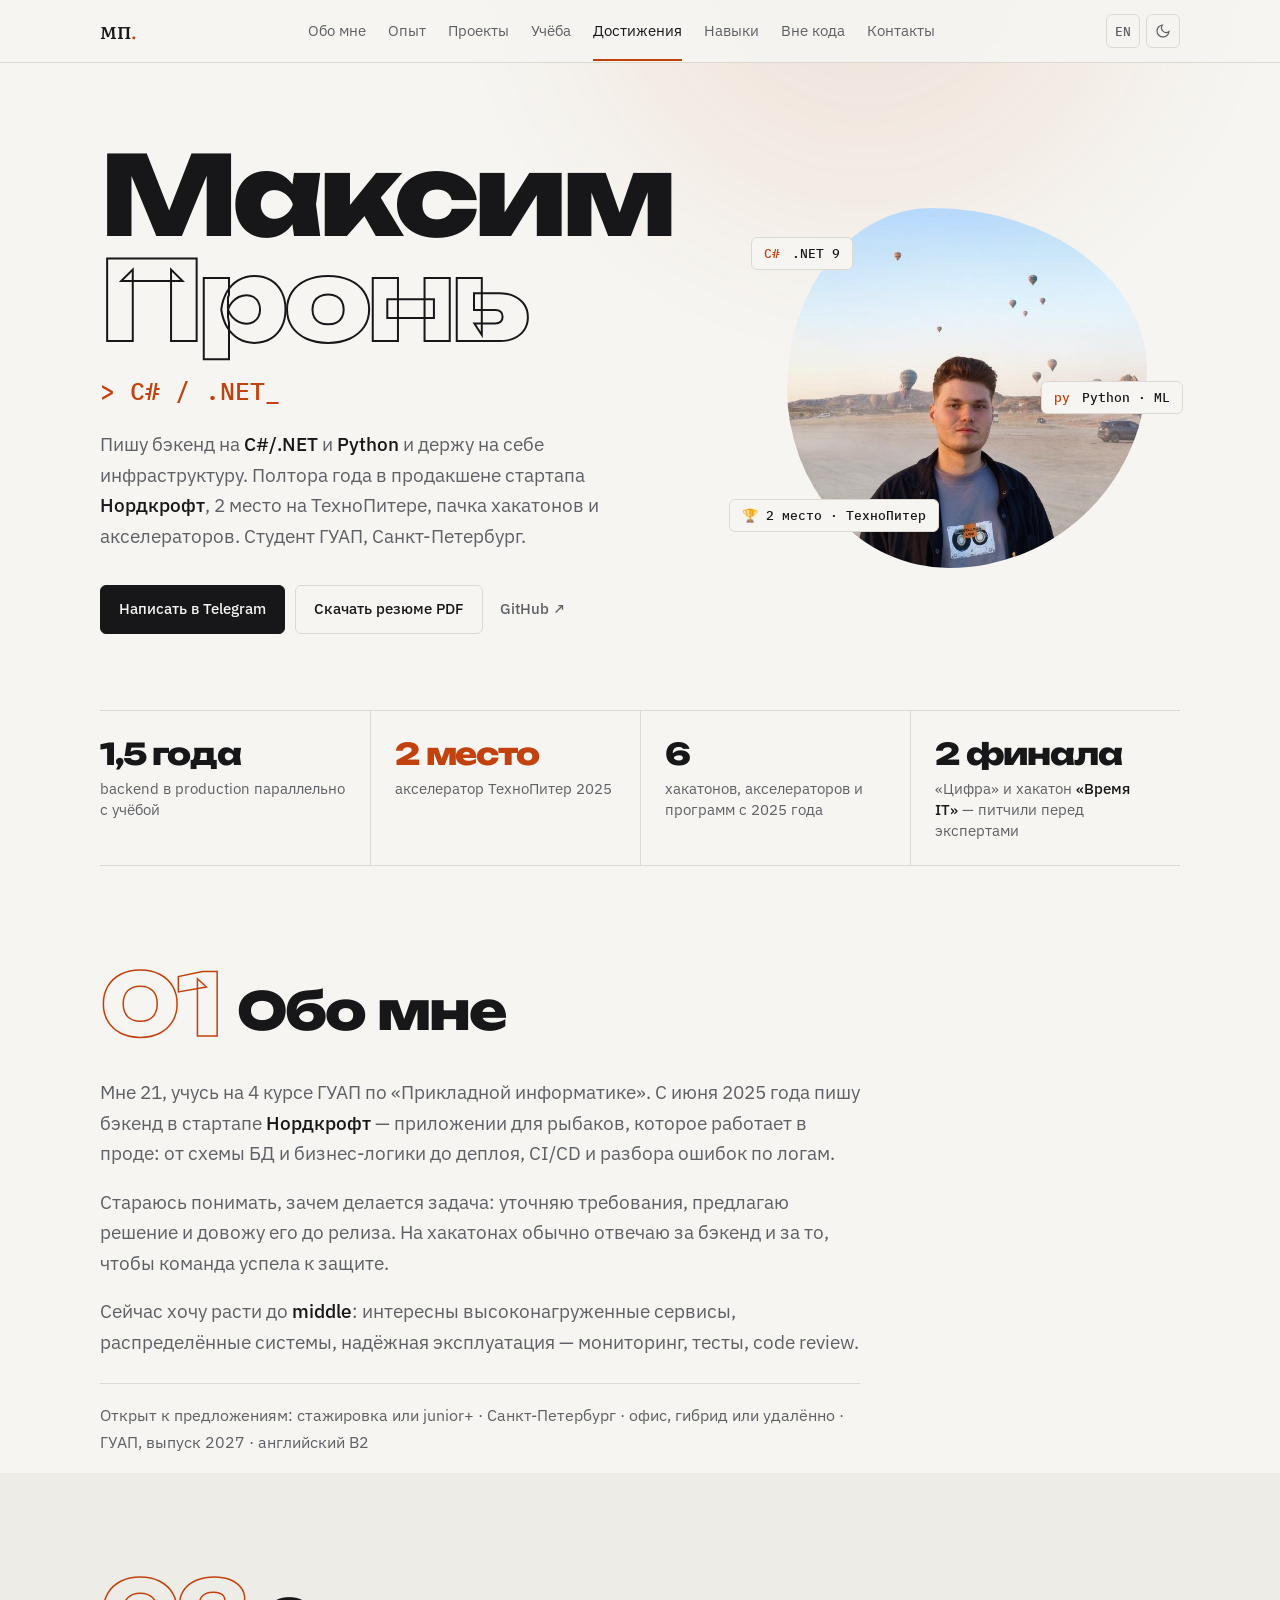
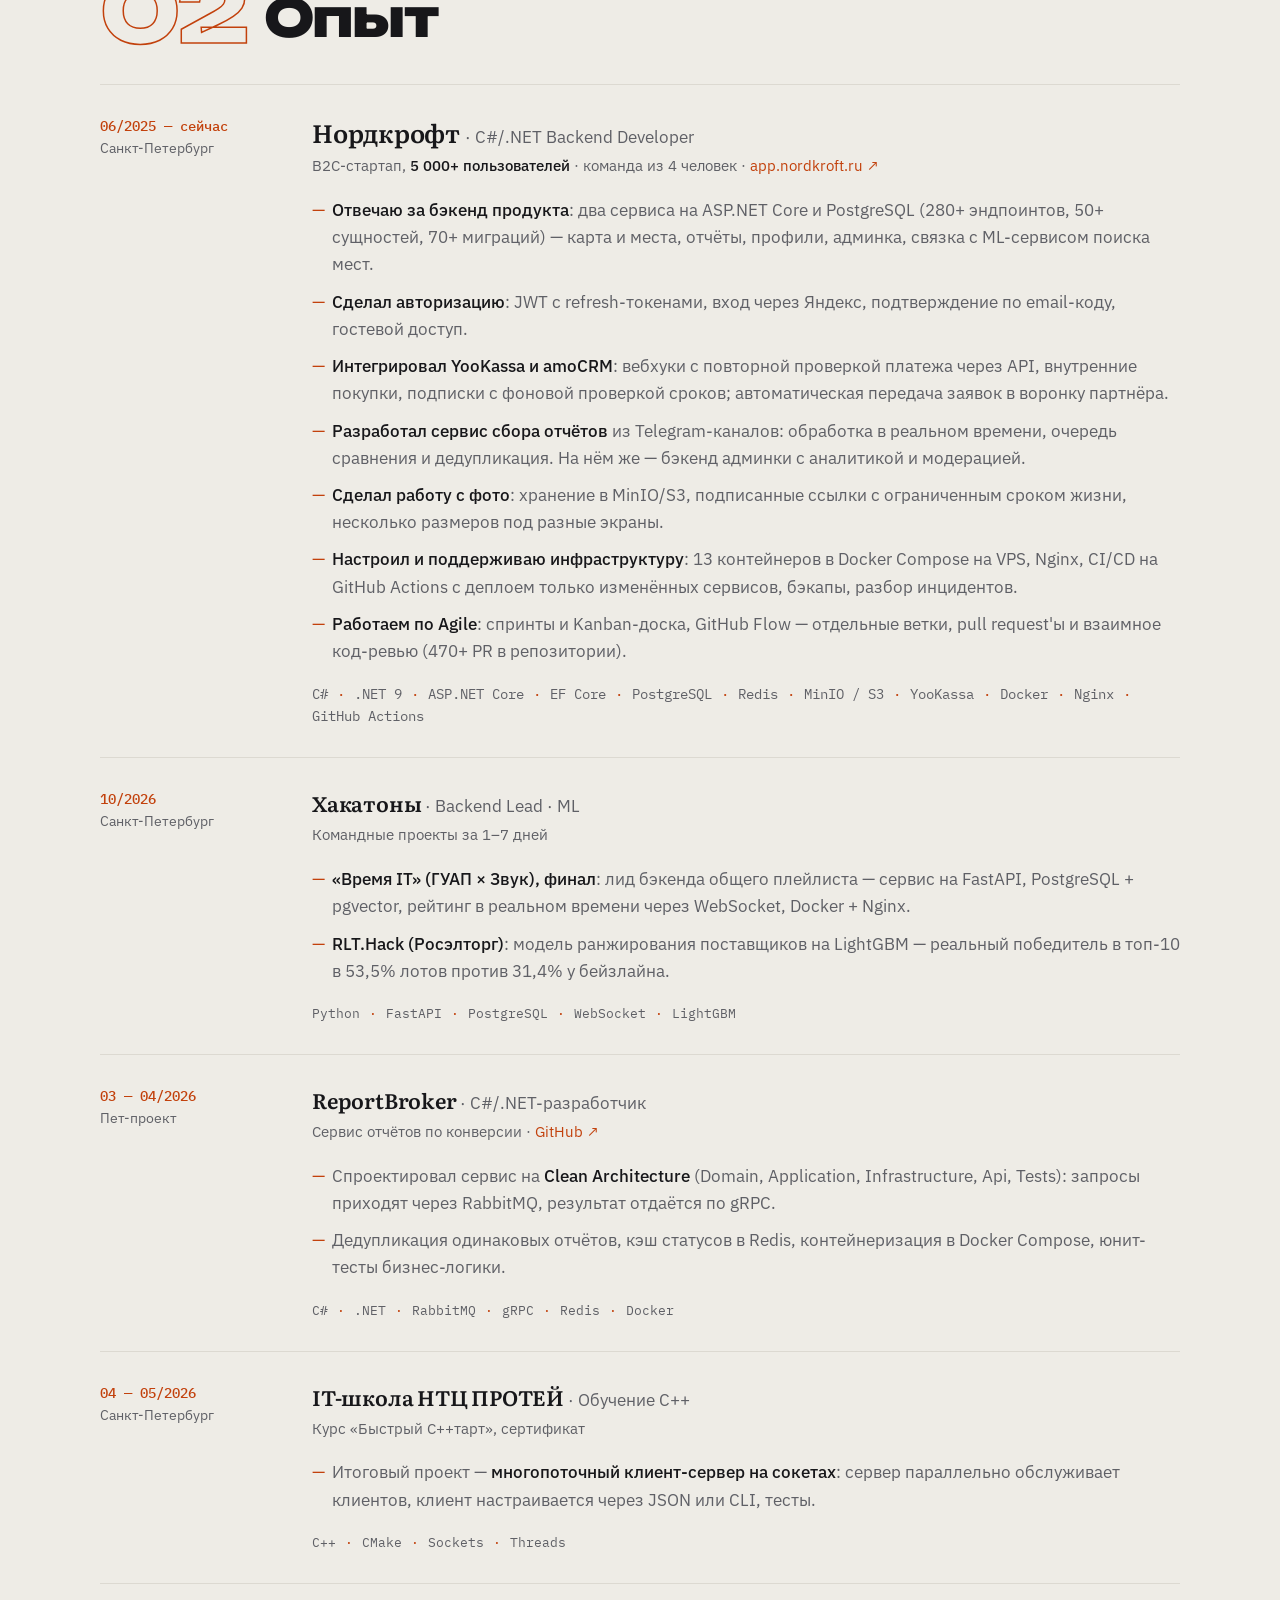
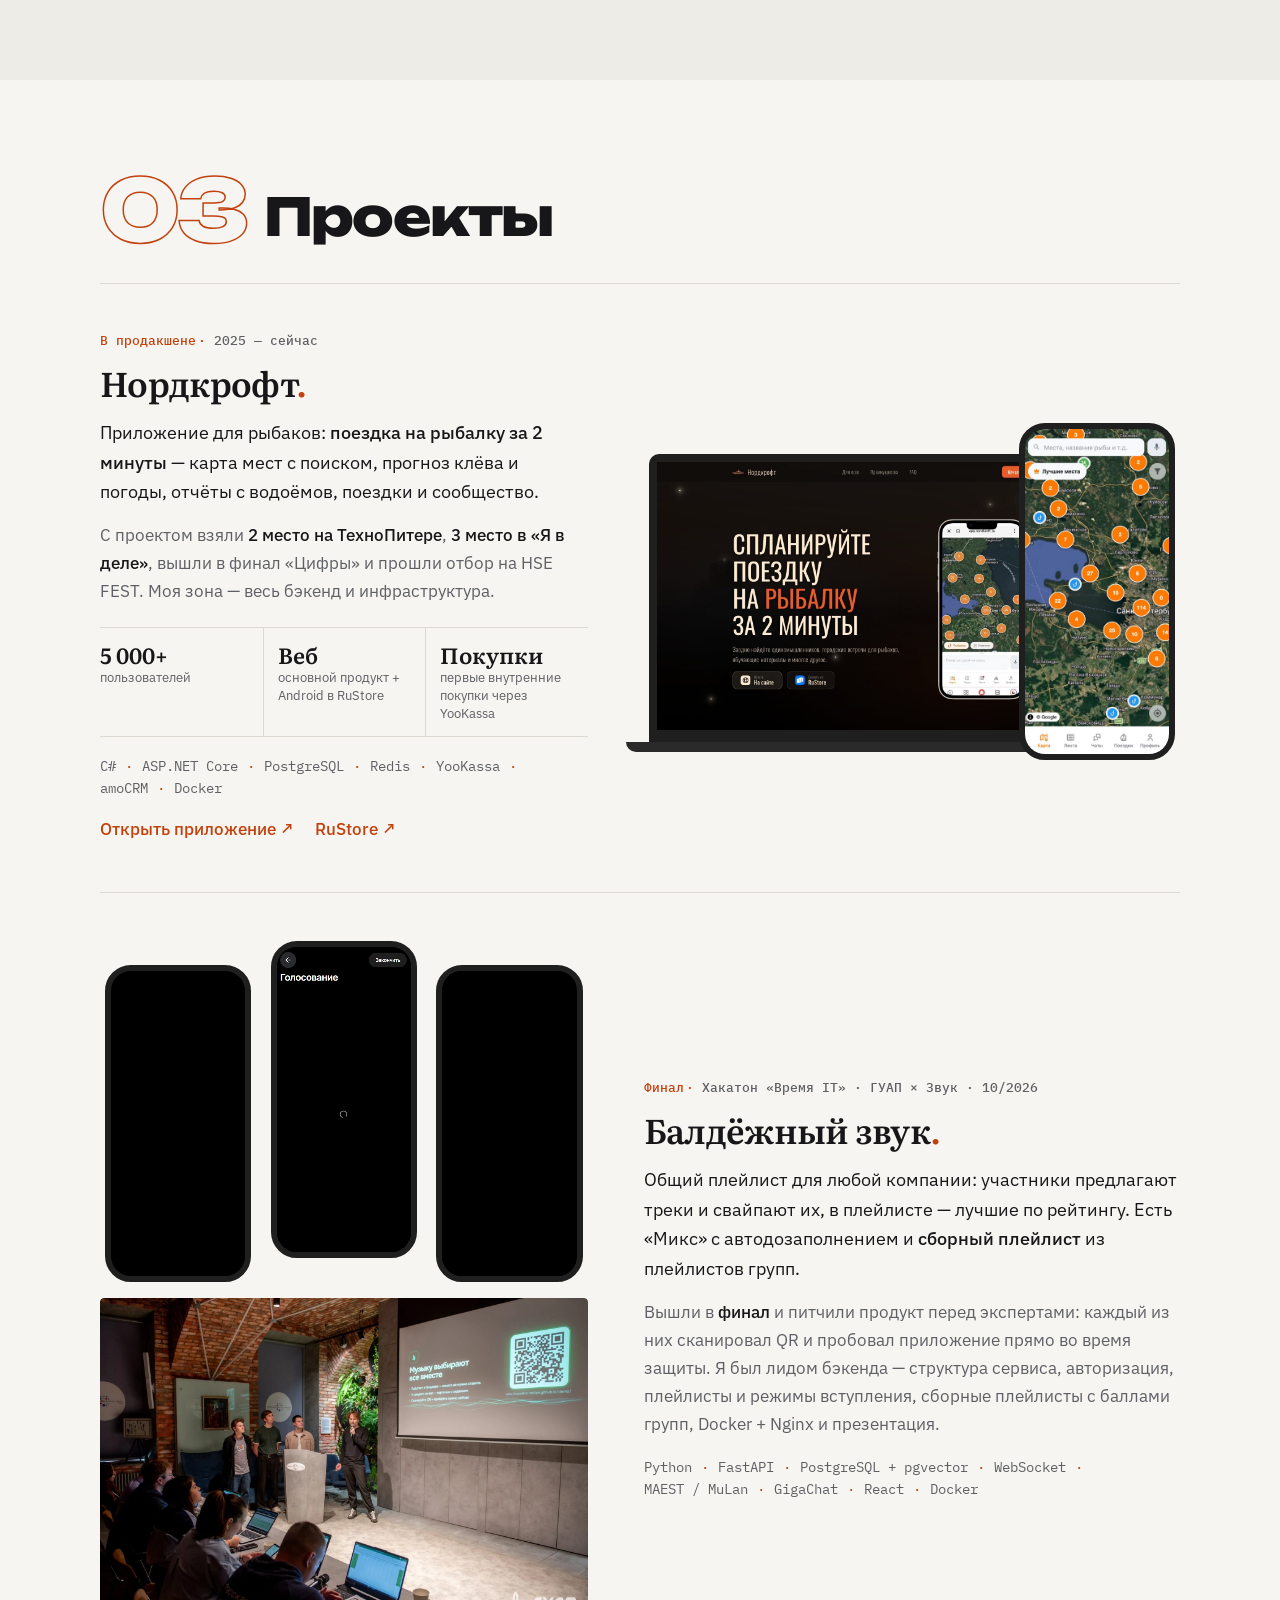
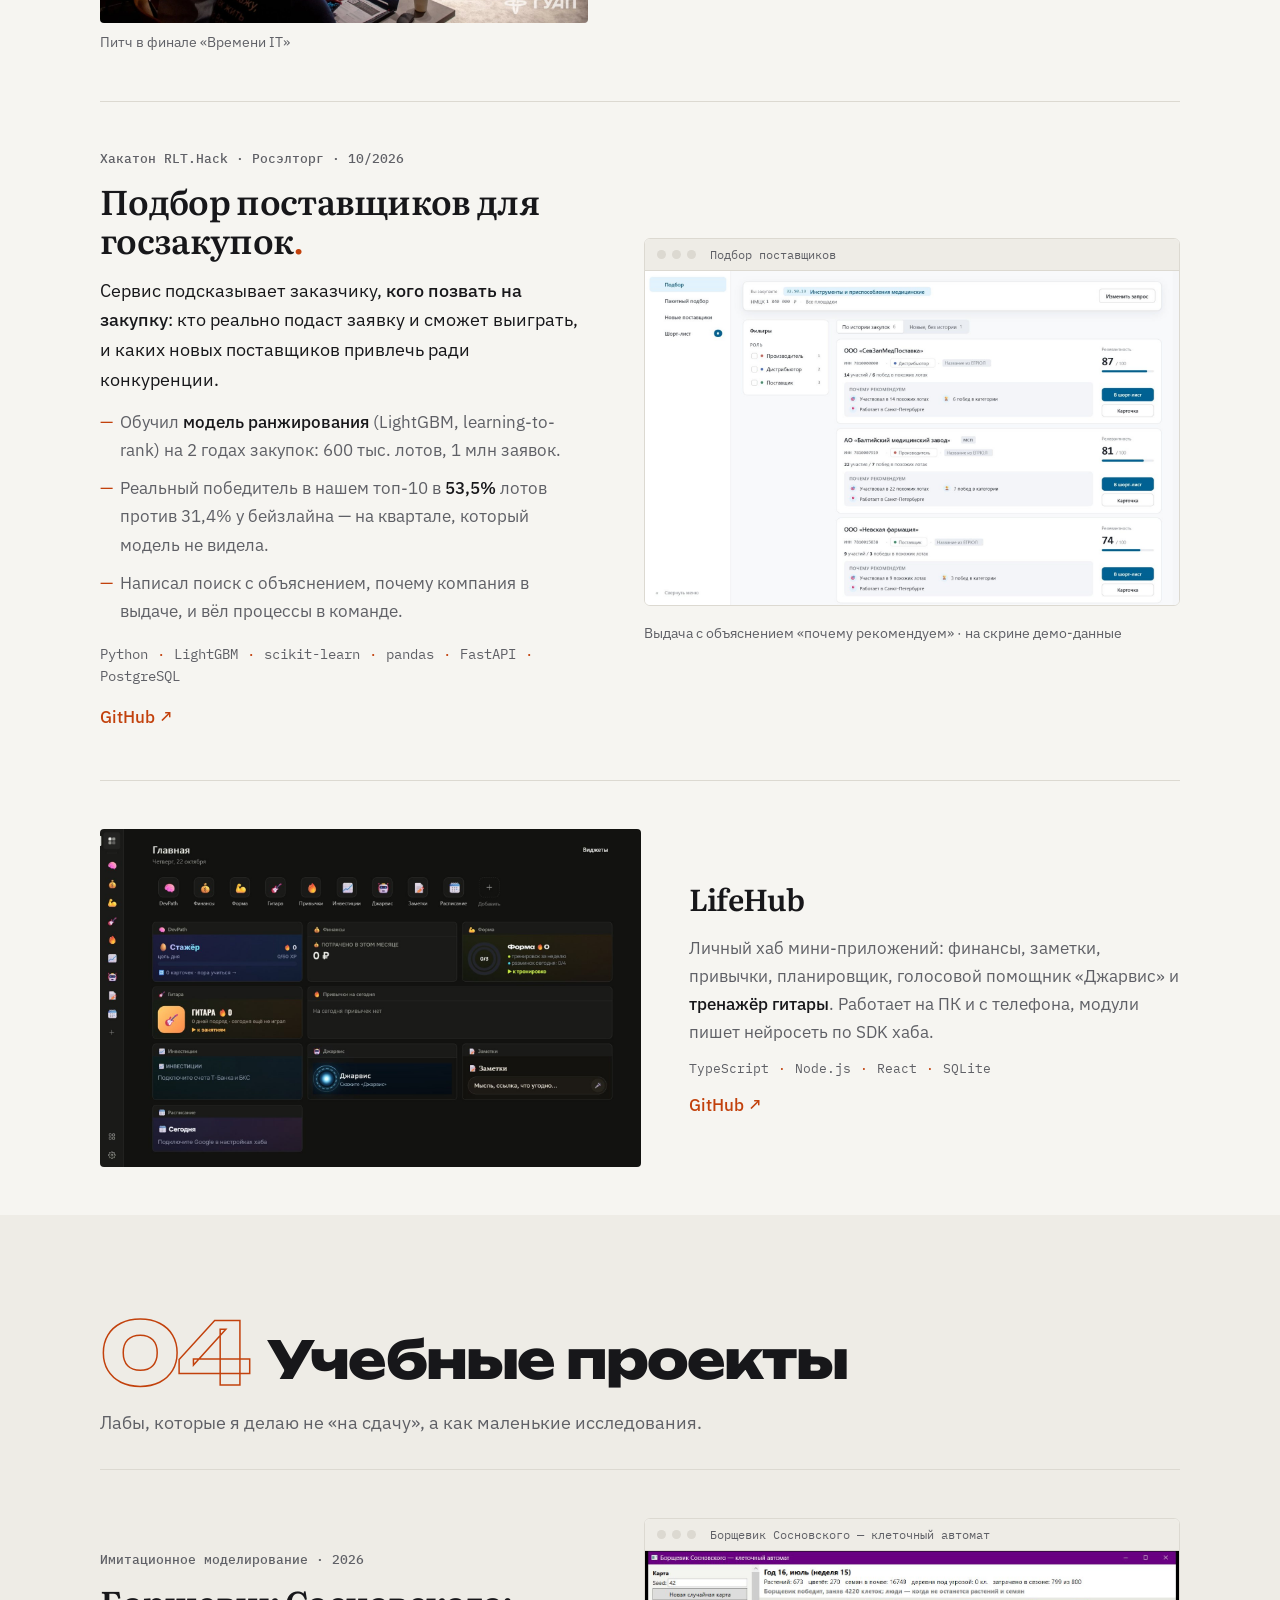
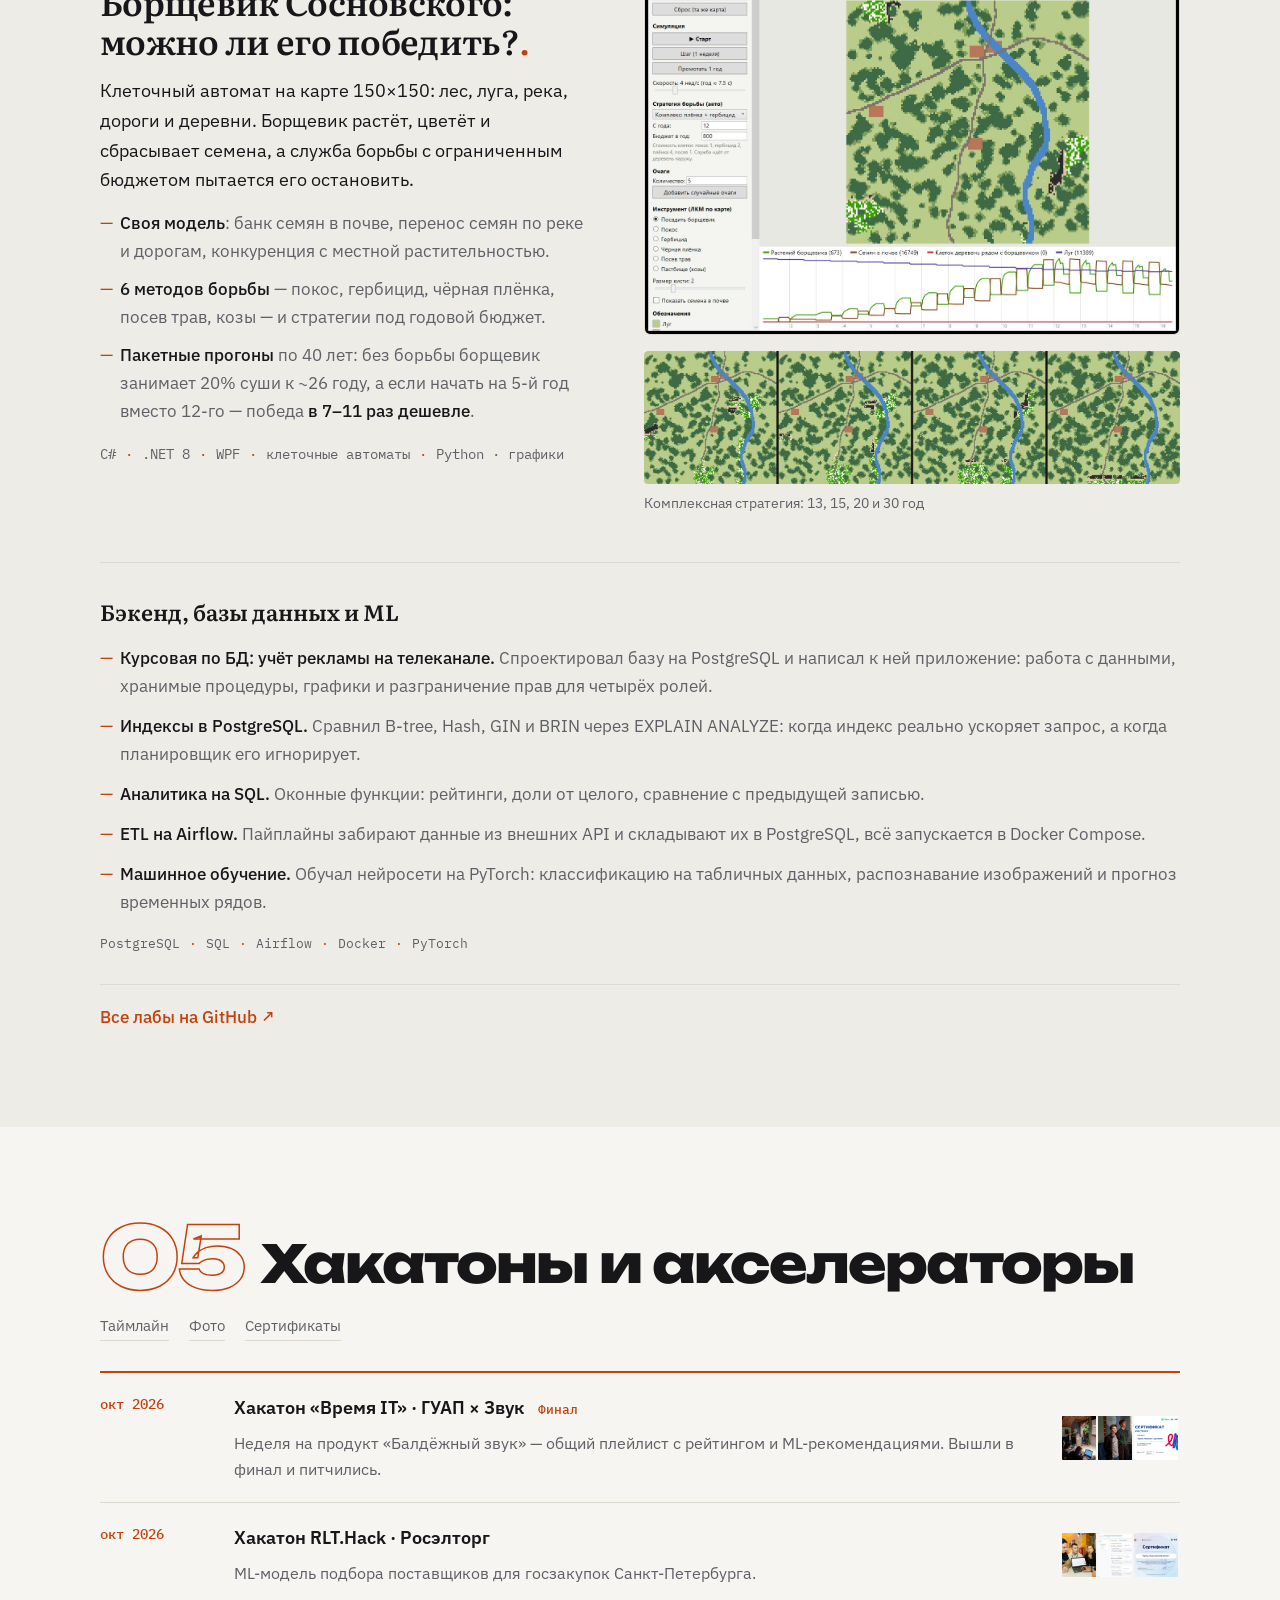
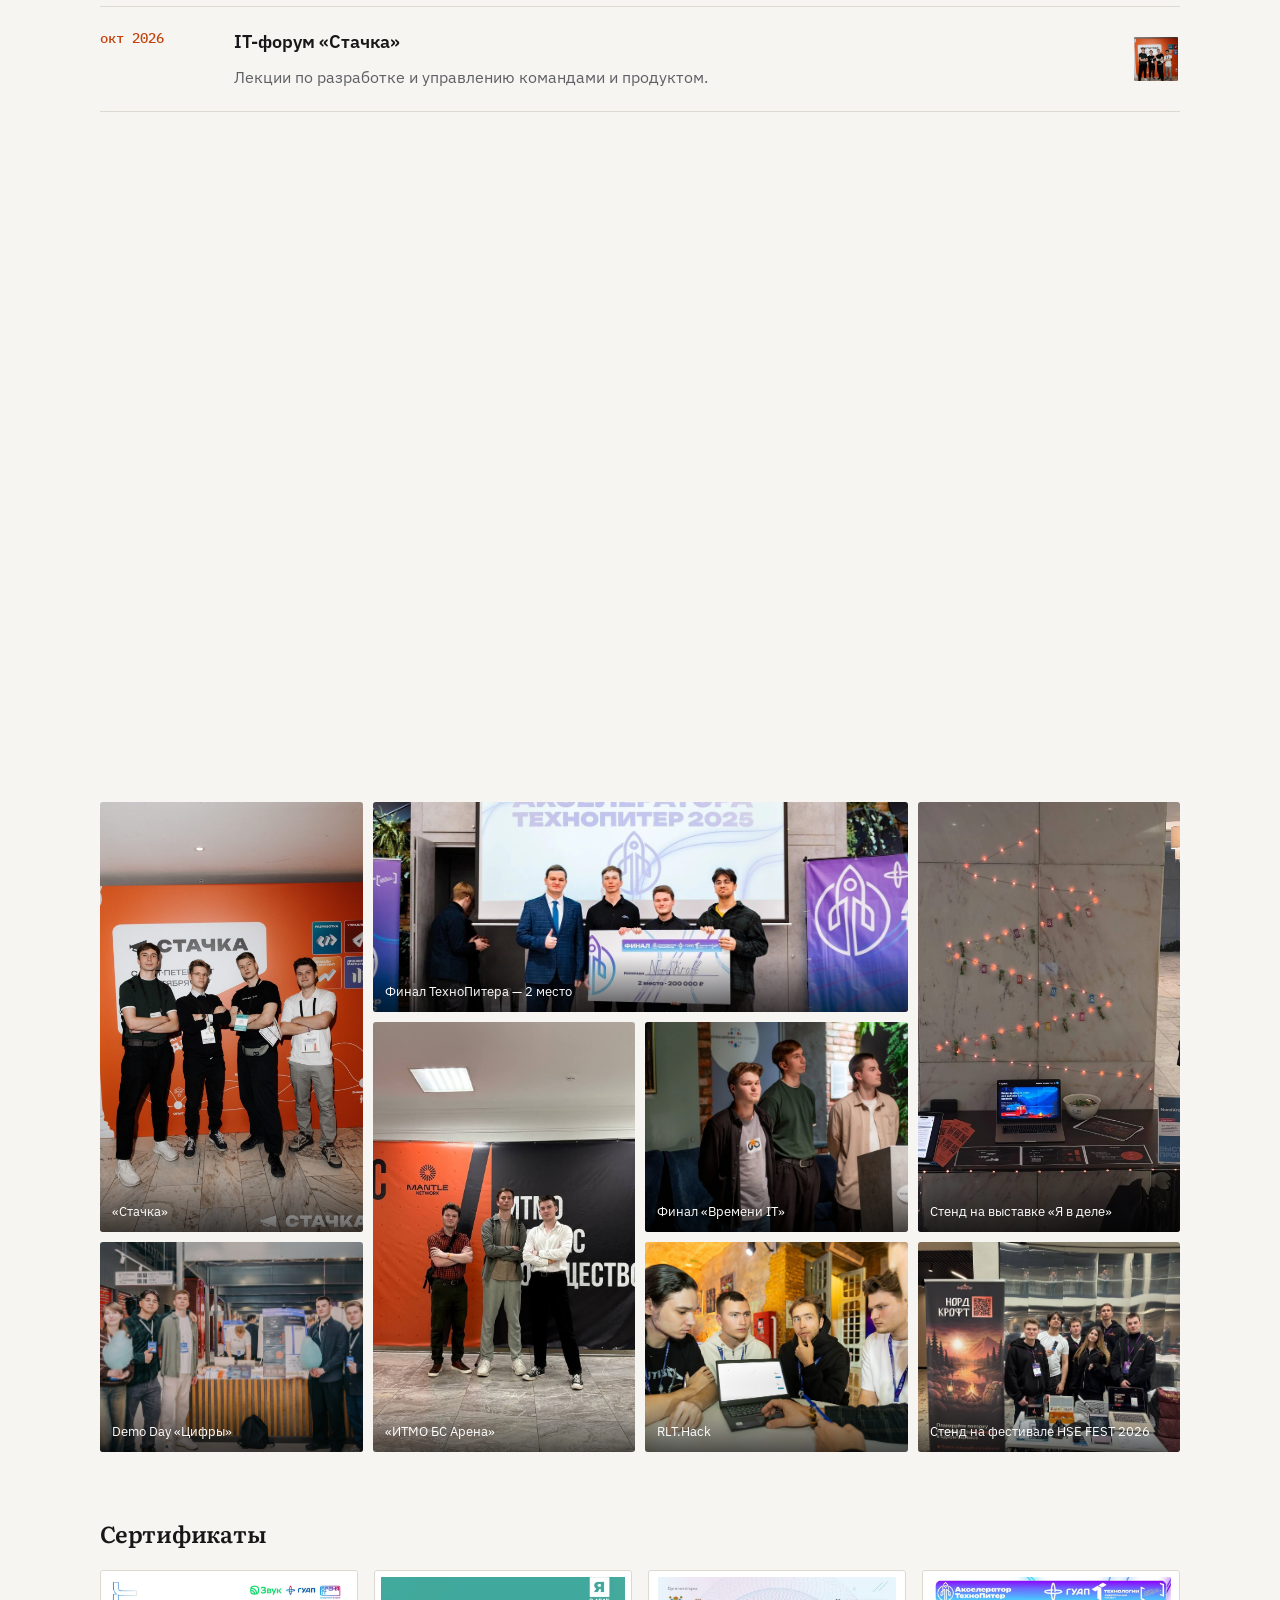
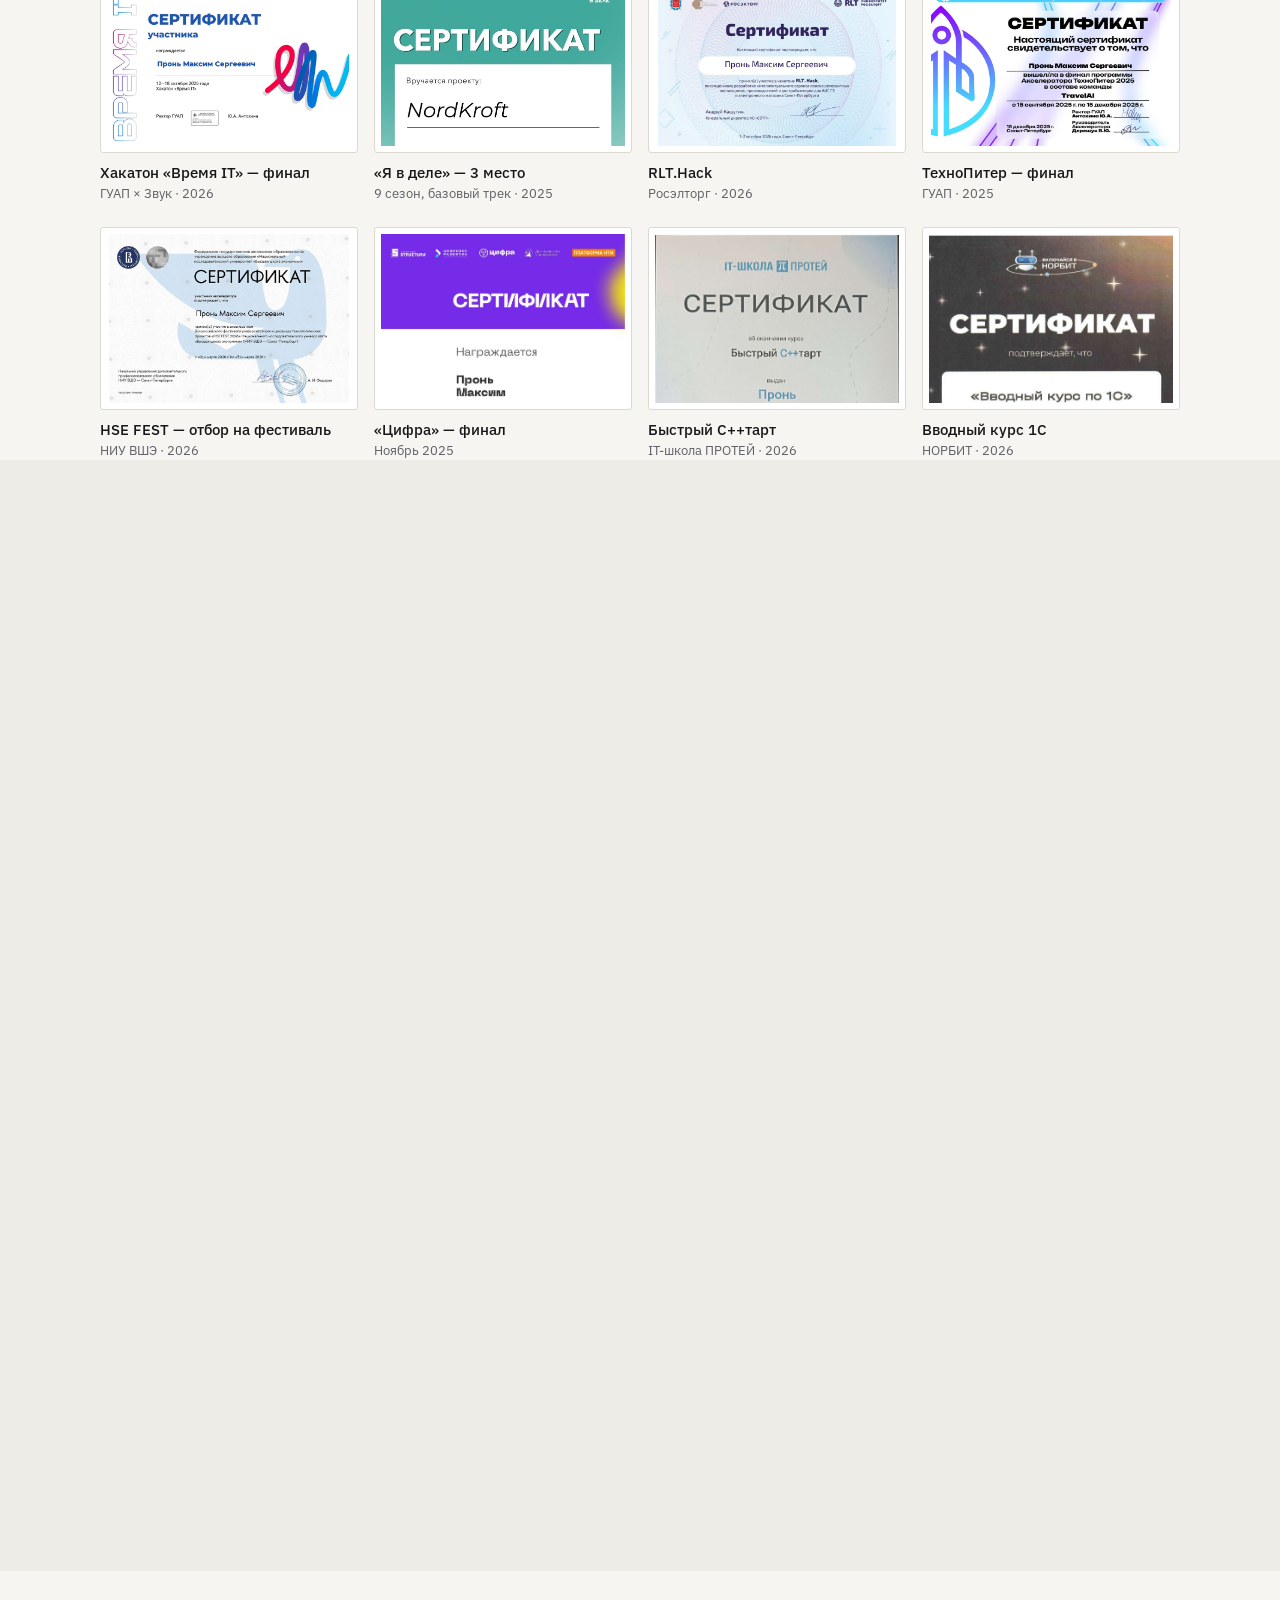
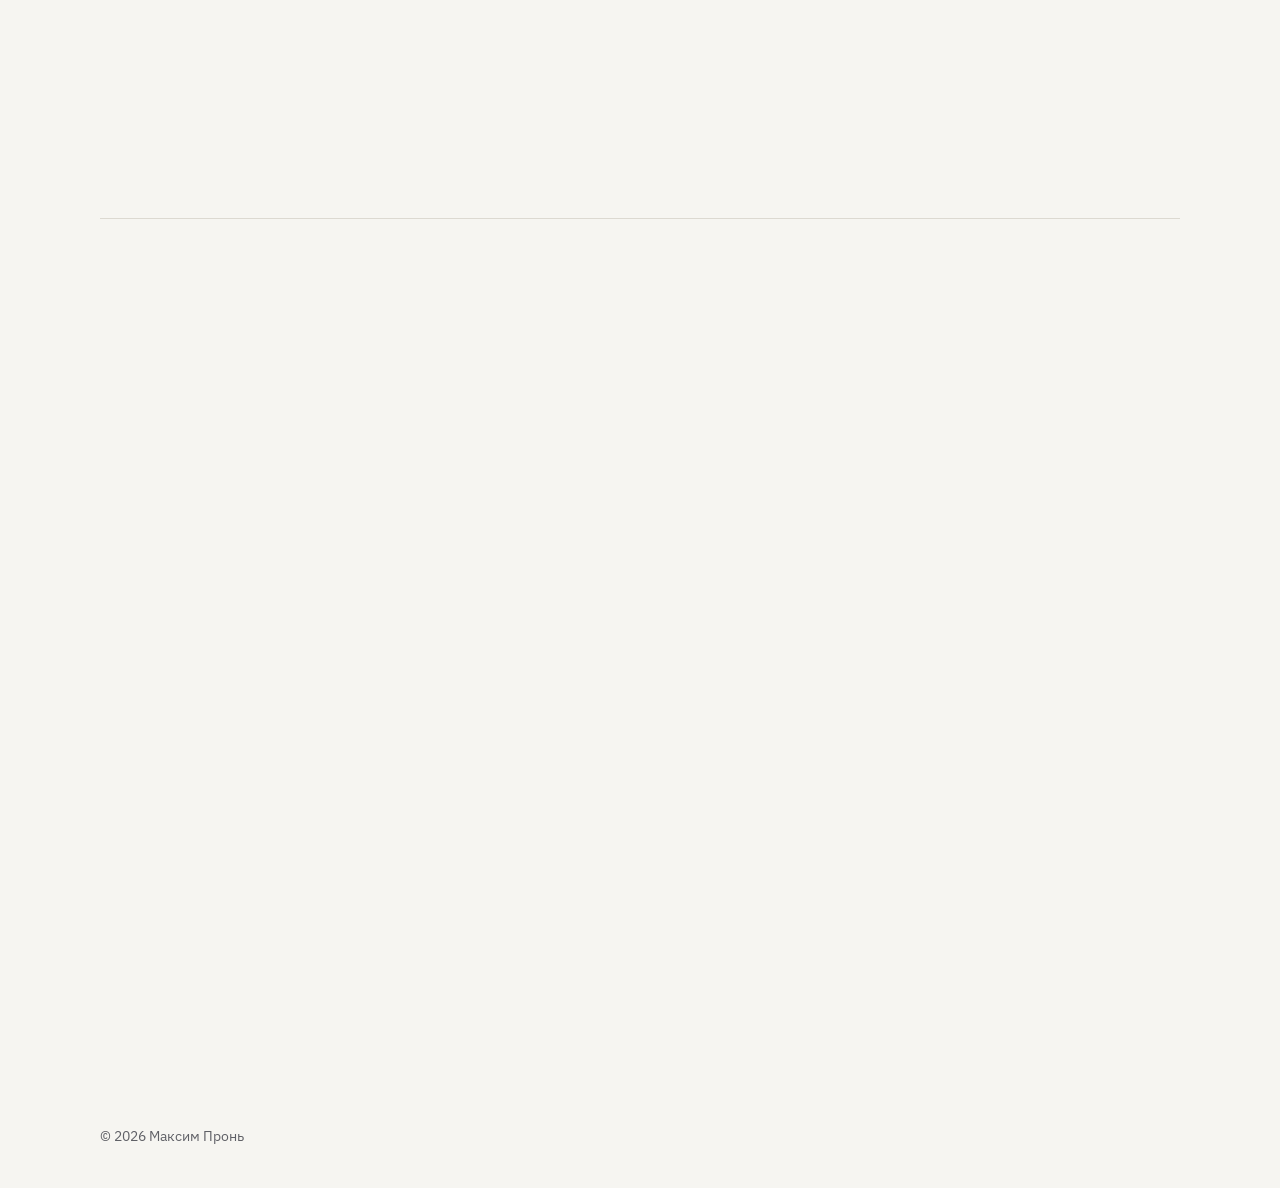
==== commit 55d0034d: "Характер: заголовки Unbounded с контурными номерами, полосы фона, больше акцента, живые ховеры и про" ====
--- a/index.html
+++ b/index.html
@@ -24,10 +24,10 @@
 <link rel="preconnect" href="https://fonts.googleapis.com">
 <link rel="preconnect" href="https://fonts.gstatic.com" crossorigin>
 <link href="https://fonts.googleapis.com/css2?family=Unbounded:wght@800&family=Literata:opsz,wght@7..72,500;7..72,600&family=IBM+Plex+Sans:wght@400;500;600&family=IBM+Plex+Mono:wght@400;500&display=swap" rel="stylesheet">
-<link rel="stylesheet" href="style.css?v=26">
+<link rel="stylesheet" href="style.css?v=28">
 </head>
 <body>
-
+<div class="progress" id="progress" aria-hidden="true"></div>
 <div class="bg-glow" aria-hidden="true"></div>
 
 
@@ -457,7 +457,7 @@
 <!-- ============ CONTACT ============ -->
 <section class="wrap section contact" id="contact">
   <div class="contact-box reveal">
-    <h2>Связаться со мной</h2>
+    <h2>Связаться <em>со мной</em></h2>
     <p>Ищу команду, где можно расти в backend-разработке. Быстрее всего отвечаю в Telegram.</p>
     <div class="contact-links">
       <a class="contact-item" href="https://t.me/Red1ann" target="_blank" rel="noopener"><span class="ck">Telegram</span><span class="cv">@Red1ann</span></a>
@@ -482,6 +482,6 @@
 </div>
 <div class="toast" id="toast">Почта скопирована</div>
 
-<script src="script.js?v=7"></script>
+<script src="script.js?v=8"></script>
 </body>
 </html>
--- a/style.css
+++ b/style.css
@@ -1,7 +1,7 @@
 /* Editorial layout: thin rules instead of boxes, one accent colour for links and dates. */
 :root {
   --bg: #121212;
-  --surface: #1a1a1a;
+  --surface: #181818;
   --text: #ececea;
   --muted: #9c9c98;
   --line: #2b2b29;
@@ -13,7 +13,7 @@
 }
 :root[data-theme="light"] {
   --bg: #f6f5f1;
-  --surface: #ecebe5;
+  --surface: #eeece6;
   --text: #17171a;
   --muted: #5f6066;
   --line: #dcd9d1;
@@ -55,7 +55,9 @@
 .nav-logo { font: 600 17px var(--f-head); letter-spacing: -.01em; }
 .nav-logo span { color: var(--accent); }
 .nav-links { display: flex; gap: 22px; }
-.nav-links a { font-size: 14.5px; color: var(--muted); transition: color .15s; }
+.nav-links a { position: relative; font-size: 14.5px; color: var(--muted); transition: color .15s; }
+.nav-links a::after { content: ""; position: absolute; left: 0; right: 0; bottom: -18px; height: 2px; background: var(--accent); transform: scaleX(0); transition: transform .3s ease; }
+.nav-links a.active::after { transform: scaleX(1); }
 .nav-links a:hover, .nav-links a.active { color: var(--text); }
 .nav-actions { display: flex; gap: 6px; align-items: center; }
 .icon-btn {
@@ -88,15 +90,15 @@
 .btn.big { margin-top: 28px; }
 
 .pill { font: 500 13px var(--f-mono); color: var(--muted); }
-.pill + .pill::before { content: "·"; margin: 0 8px 0 2px; color: var(--muted); }
+.pill + .pill::before { content: "·"; margin: 0 8px 0 2px; color: var(--accent); }
 .pill.accent, .pill.blue, .pill.new { color: var(--accent); }
 
 .tags { display: flex; flex-wrap: wrap; gap: 4px 0; font: 400 13.5px var(--f-mono); color: var(--muted); }
-.tags span:not(:last-child)::after { content: "·"; margin: 0 9px; }
+.tags span:not(:last-child)::after { content: "·"; margin: 0 9px; color: var(--accent); }
 .tags.sm { font-size: 13px; }
 
-.link { color: var(--accent); font-weight: 500; }
-.link:hover { text-decoration: underline; text-underline-offset: 3px; }
+.link { color: var(--accent); font-weight: 500; background: linear-gradient(currentColor, currentColor) 0 100% / 0 1px no-repeat; transition: background-size .3s ease; padding-bottom: 1px; }
+.link:hover { background-size: 100% 1px; }
 .caption { font-size: 13.5px; color: var(--muted); }
 
 /* ---------- hero ---------- */
@@ -137,18 +139,29 @@
 .stats { display: grid; grid-template-columns: repeat(4, minmax(0, 1fr)); border-top: 1px solid var(--line); border-bottom: 1px solid var(--line); }
 .stat { padding: 26px 24px 24px 0; }
 .stat + .stat { padding-left: 24px; border-left: 1px solid var(--line); }
-.stat-num { font: 600 32px/1.1 var(--f-head); letter-spacing: -.02em; }
+.stat-num { font: 800 30px/1.1 "Unbounded", var(--f-body); letter-spacing: -.04em; }
 .stat-num.accent { color: var(--accent); }
 .stat-label { margin-top: 8px; font-size: 14.5px; color: var(--muted); line-height: 1.45; }
 .stat-label b { color: var(--text); font-weight: 500; }
 
 /* ---------- sections ---------- */
 .section { padding: 104px 0 0; }
-.section-head { margin-bottom: 36px; }
-.section-num { display: none; }
-.section-head h2 { font: 600 clamp(30px, 4vw, 42px)/1.1 var(--f-head); letter-spacing: -.02em; }
+.section-head { display: flex; align-items: flex-end; gap: 18px; margin-bottom: 40px; }
+.section-num { font: 800 clamp(52px, 7vw, 86px)/.78 "Unbounded", var(--f-body); color: transparent; -webkit-text-stroke: 1.5px var(--accent); letter-spacing: -.04em; }
+.section-head h2 { font: 800 clamp(30px, 4.4vw, 52px)/1 "Unbounded", var(--f-body); letter-spacing: -.035em; }
 .section-lead { color: var(--muted); font-size: 18px; margin: -18px 0 32px; }
 .sub-title { font: 600 23px var(--f-head); letter-spacing: -.01em; margin: 64px 0 20px; }
+
+/* ---------- background bands ---------- */
+#experience, #labs, #skills { position: relative; padding-bottom: 96px; }
+#experience::before, #labs::before, #skills::before {
+  content: ""; position: absolute; z-index: -1; top: 0; bottom: 0; left: 50%; width: 100vw; transform: translateX(-50%);
+  background: var(--surface);
+}
+#experience + .section, #labs + .section, #skills + .section { padding-top: 96px; }
+
+/* ---------- scroll progress ---------- */
+.progress { position: fixed; top: 0; left: 0; height: 2px; width: 100%; z-index: 60; background: var(--accent); transform-origin: 0 50%; transform: scaleX(0); }
 
 /* ---------- about ---------- */
 .about-grid { max-width: 760px; }
@@ -170,7 +183,7 @@
 .bullets { list-style: none; display: grid; gap: 10px; margin-bottom: 20px; }
 .bullets li { position: relative; padding-left: 20px; color: var(--muted); }
 .bullets li b { color: var(--text); font-weight: 500; }
-.bullets li::before { content: "—"; position: absolute; left: 0; color: var(--muted); opacity: .6; }
+.bullets li::before { content: "—"; position: absolute; left: 0; color: var(--accent); }
 .exp-list li { font-size: 16.5px; }
 
 /* ---------- projects ---------- */
@@ -178,6 +191,7 @@
 .project.reverse .project-info { order: 2; }
 .project-meta { display: flex; flex-wrap: wrap; margin-bottom: 14px; }
 .project h3 { font: 600 clamp(26px, 3vw, 34px)/1.15 var(--f-head); letter-spacing: -.02em; margin-bottom: 16px; }
+.project h3::after { content: "."; color: var(--accent); }
 .project p { color: var(--muted); margin-bottom: 14px; }
 .project p b { color: var(--text); font-weight: 500; }
 .project p.project-lead { color: var(--text); font-size: 18px; }
@@ -217,7 +231,8 @@
 
 .proj-wide { display: grid; grid-template-columns: minmax(0, 1.1fr) minmax(0, 1fr); gap: 48px; align-items: center; padding: 48px 0; border-top: 1px solid var(--line); }
 .proj-wide .lab-img { border-radius: 4px; overflow: hidden; aspect-ratio: 16/10; }
-.proj-wide .lab-img img { width: 100%; height: 100%; object-fit: cover; object-position: top left; }
+.proj-wide .lab-img img { width: 100%; height: 100%; object-fit: cover; object-position: top left; transition: transform .6s ease; }
+.proj-wide .lab-img:hover img { transform: scale(1.03); }
 .proj-wide-body { display: flex; flex-direction: column; gap: 14px; }
 .proj-wide-body h4 { font: 600 30px var(--f-head); letter-spacing: -.02em; }
 .proj-wide-body p { color: var(--muted); }
@@ -228,7 +243,7 @@
 .lab-group-head h4 { font: 600 22px var(--f-head); margin-bottom: 16px; }
 .lab-list { list-style: none; display: grid; gap: 12px; margin-bottom: 18px; }
 .lab-list li { position: relative; padding-left: 20px; color: var(--muted); }
-.lab-list li::before { content: "—"; position: absolute; left: 0; opacity: .6; }
+.lab-list li::before { content: "—"; position: absolute; left: 0; color: var(--accent); }
 .lab-list li b { color: var(--text); font-weight: 500; }
 .labs-more { margin-top: 18px; }
 
@@ -236,9 +251,9 @@
 .jump { display: flex; gap: 20px; margin: -16px 0 30px; font-size: 15px; }
 .jump a { color: var(--muted); border-bottom: 1px solid var(--line); padding-bottom: 2px; }
 .jump a:hover { color: var(--text); border-color: var(--text); }
-.timeline { border-top: 1px solid var(--line); }
+.timeline { border-top: 2px solid var(--accent); }
 .tl-item { display: grid; grid-template-columns: 110px minmax(0, 1fr); gap: 24px; border-bottom: 1px solid var(--line); }
-.tl-date { padding-top: 22px; font: 500 13.5px var(--f-mono); color: var(--muted); }
+.tl-date { padding-top: 22px; font: 500 13.5px var(--f-mono); color: var(--accent); }
 .tl-card { padding: 20px 0; }
 .tl-head { display: flex; flex-wrap: wrap; align-items: baseline; gap: 4px 14px; }
 .tl-card h4 { font-size: 18px; font-weight: 600; transition: color .15s; }
@@ -253,7 +268,8 @@
 
 .gallery { display: grid; grid-template-columns: repeat(4, 1fr); grid-auto-rows: 210px; gap: 10px; grid-template-areas: "a b b c" "a d e c" "f d g h"; }
 .g-item { position: relative; border-radius: 3px; overflow: hidden; }
-.g-item img { width: 100%; height: 100%; object-fit: cover; }
+.g-item img { width: 100%; height: 100%; object-fit: cover; transition: transform .6s ease; }
+.g-item:hover img { transform: scale(1.05); }
 .g-item figcaption {
   position: absolute; left: 0; right: 0; bottom: 0; padding: 26px 12px 10px; font-size: 13px; color: #fff;
   background: linear-gradient(transparent, rgba(0,0,0,.65)); pointer-events: none;
@@ -270,7 +286,8 @@
 /* ---------- skills, education ---------- */
 .skill-rows { border-top: 1px solid var(--line); }
 .skill-rows > div { display: grid; grid-template-columns: 220px minmax(0, 1fr); gap: 24px; padding: 14px 0; border-bottom: 1px solid var(--line); }
-.skill-rows dt { font-weight: 500; }
+.skill-rows dt { font-weight: 500; color: var(--text); }
+.skill-rows > div:hover dt { color: var(--accent); }
 .skill-rows dd { color: var(--muted); }
 .edu-list { list-style: none; border-top: 1px solid var(--line); }
 .edu-list li { padding: 14px 0; border-bottom: 1px solid var(--line); color: var(--muted); }
@@ -286,7 +303,8 @@
 
 /* ---------- contact ---------- */
 .contact-box { padding: 56px 0 8px; border-top: 1px solid var(--line); }
-.contact-box h2 { font: 600 clamp(34px, 5vw, 56px)/1.05 var(--f-head); letter-spacing: -.02em; }
+.contact-box h2 { font: 800 clamp(34px, 5.4vw, 64px)/1 "Unbounded", var(--f-body); letter-spacing: -.04em; }
+.contact-box h2 em { font-style: normal; color: transparent; -webkit-text-stroke: 1.5px var(--text); }
 .contact-box > p { color: var(--muted); font-size: 18px; max-width: 560px; margin: 16px 0 28px; }
 .contact-links { display: grid; grid-template-columns: repeat(3, minmax(0, 1fr)); border-top: 1px solid var(--line); border-bottom: 1px solid var(--line); }
 .contact-item { padding: 18px 18px 18px 0; text-align: left; display: flex; flex-direction: column; gap: 2px; }
@@ -336,6 +354,7 @@
   }
   .nav-links.open { opacity: 1; pointer-events: auto; }
   .nav-links a { padding: 10px 0; font-size: 16px; border-bottom: 1px solid var(--line); }
+  .nav-links a::after { display: none; }
   .burger { display: flex; }
   .hero { grid-template-columns: 1fr; gap: 40px; padding-top: 56px; }
   .hero-photo { order: -1; justify-self: start; width: min(260px, 70%); margin-left: 12%; }
@@ -353,6 +372,10 @@
   .wrap { width: calc(100% - 32px); }
   .nav { padding-inline: 16px; }
   .section { padding-top: 76px; }
+  #experience, #labs, #skills { padding-bottom: 72px; }
+  .section-head { gap: 12px; flex-wrap: wrap; }
+  .section-head h2 { font-size: 26px; min-width: 0; }
+  .section-num { font-size: 46px; }
   .hero-name { font-size: 50px; }
   .hero-photo { width: 210px; margin-left: 40px; }
   .c1 { left: -28px; } .c2 { left: -34px; } .c3 { right: -36px; }
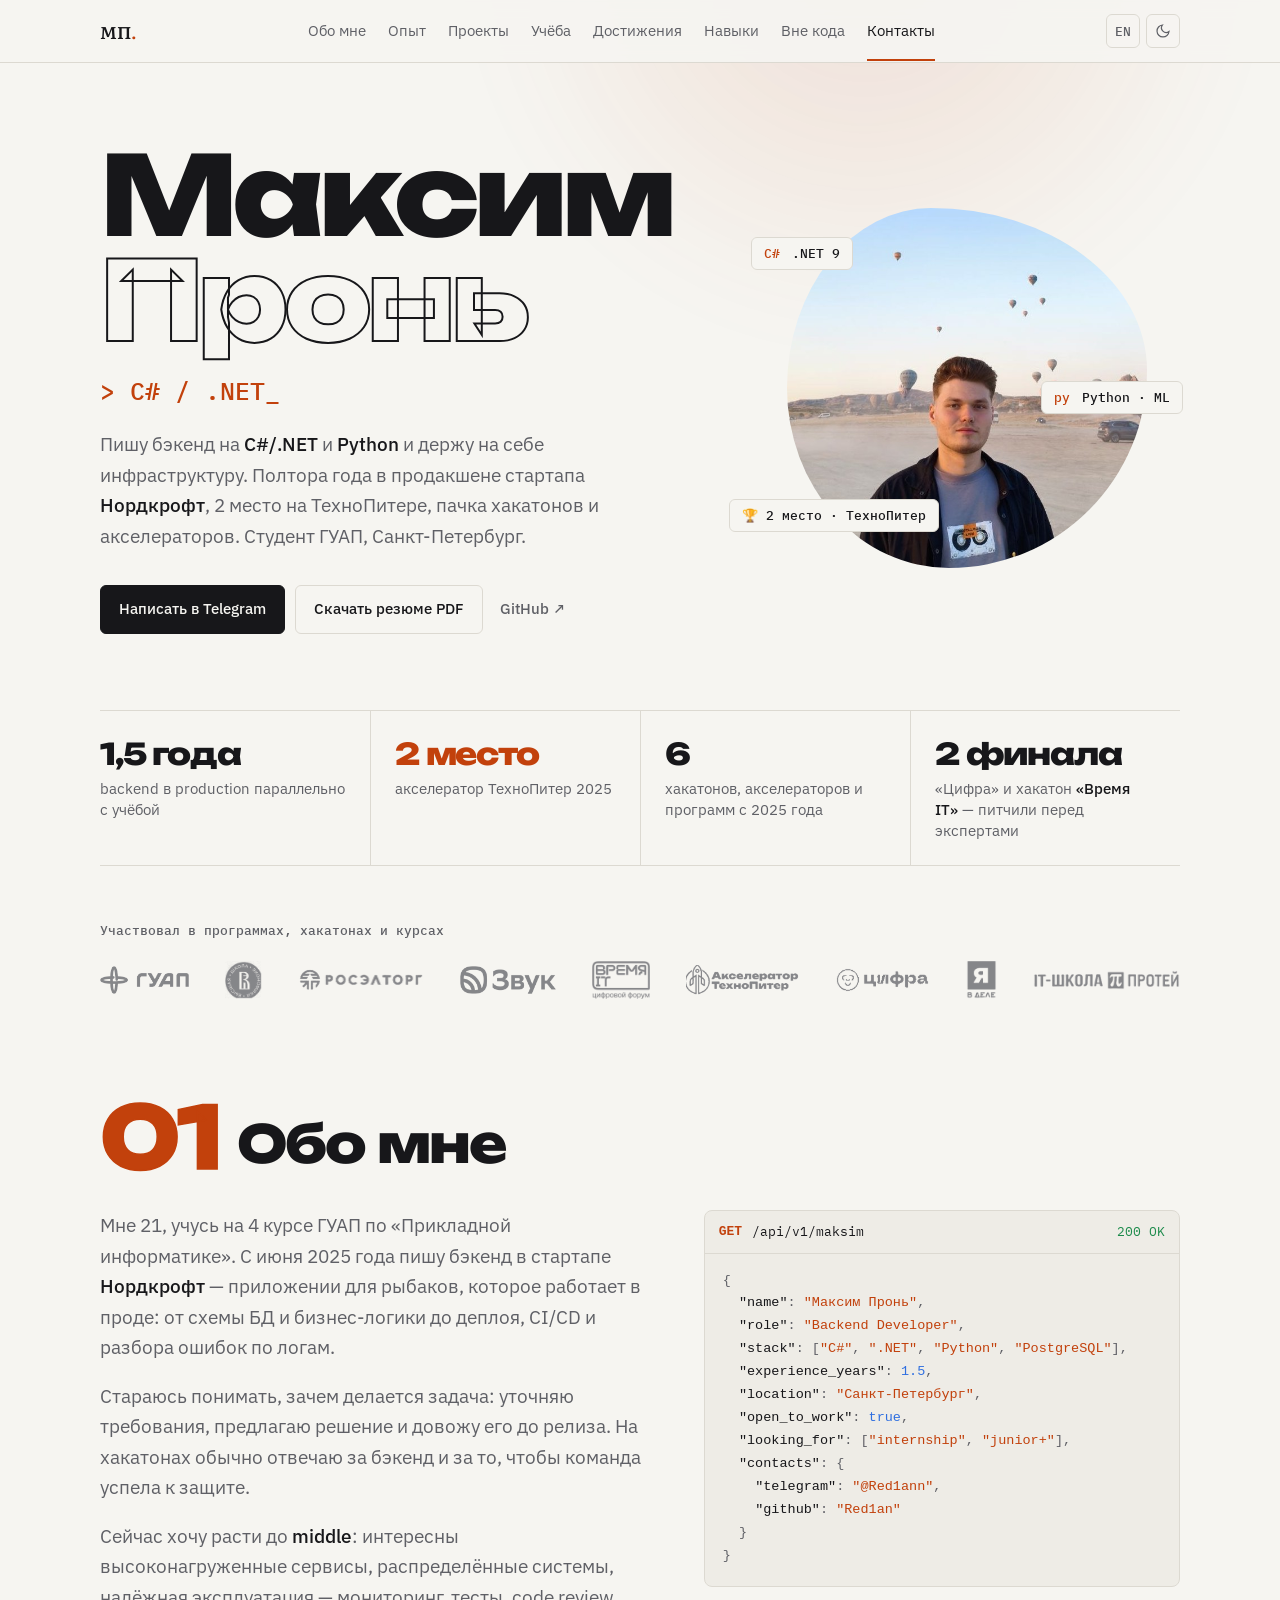
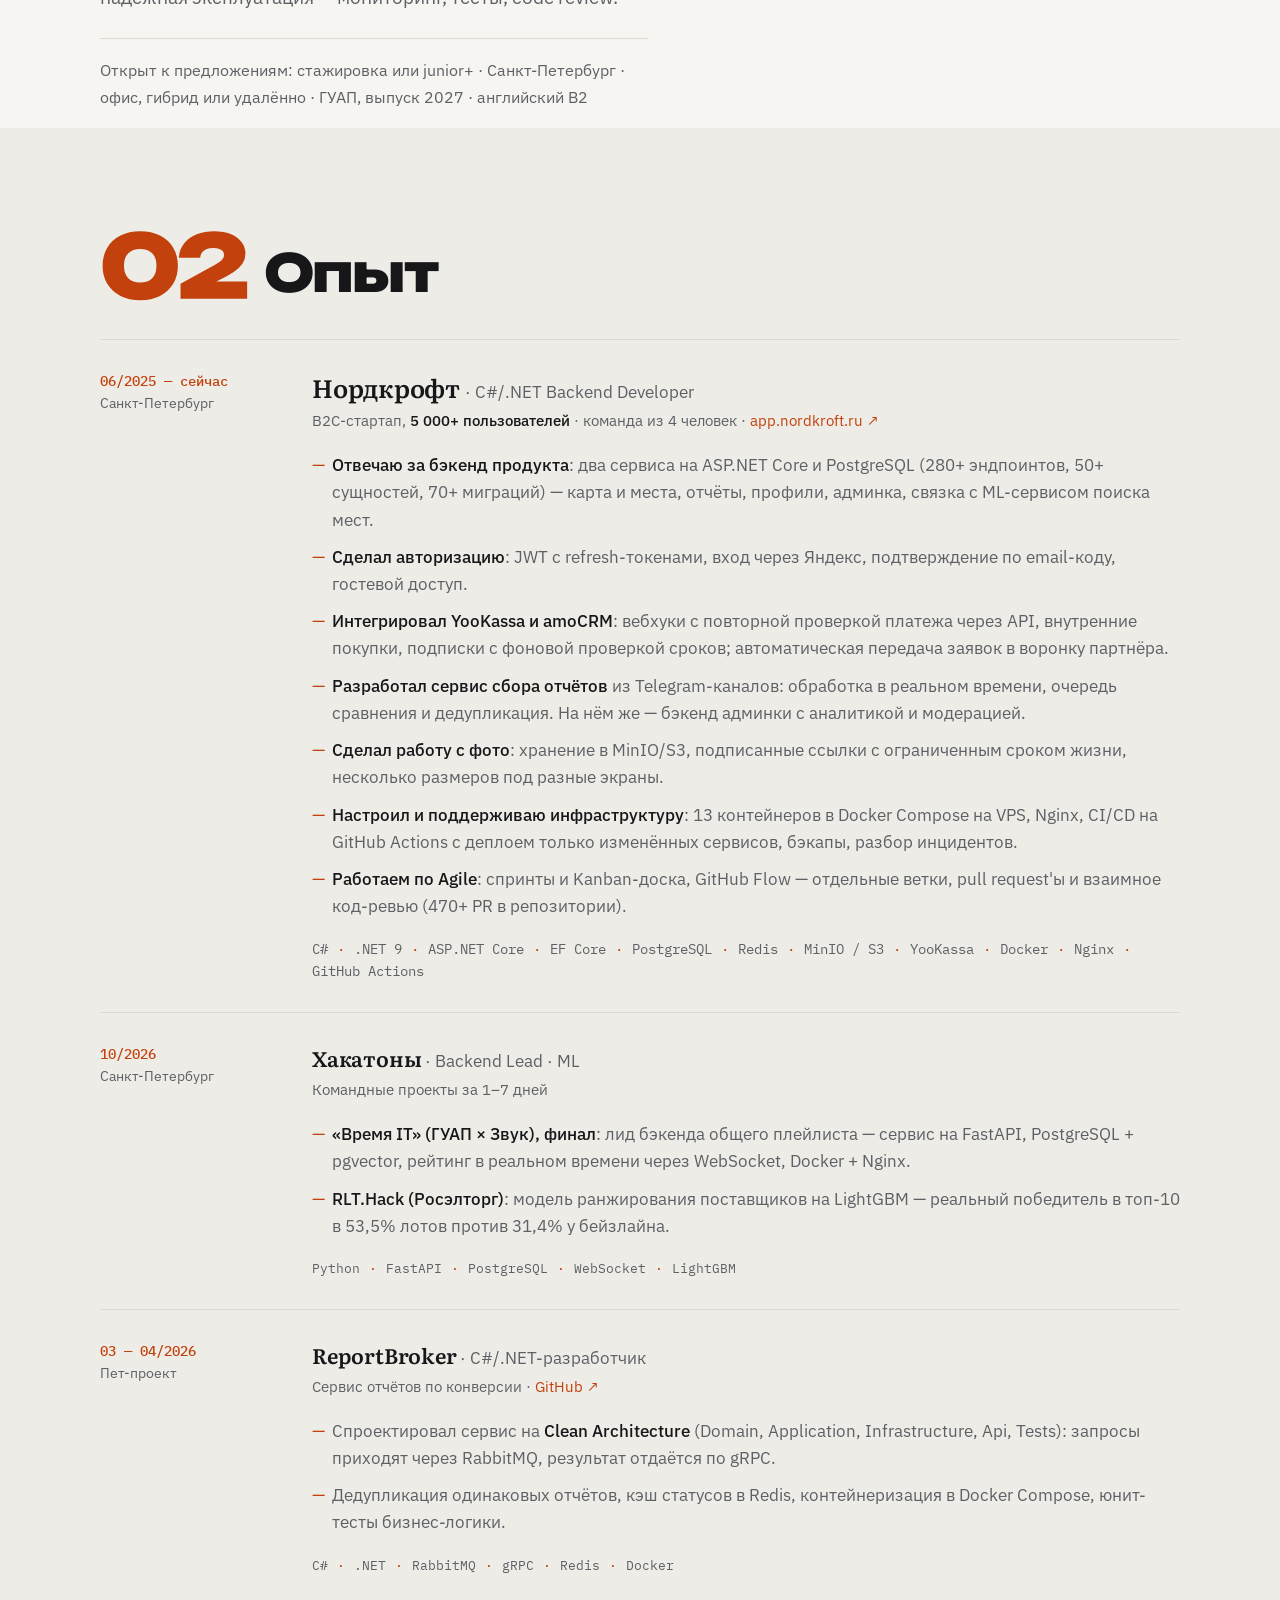
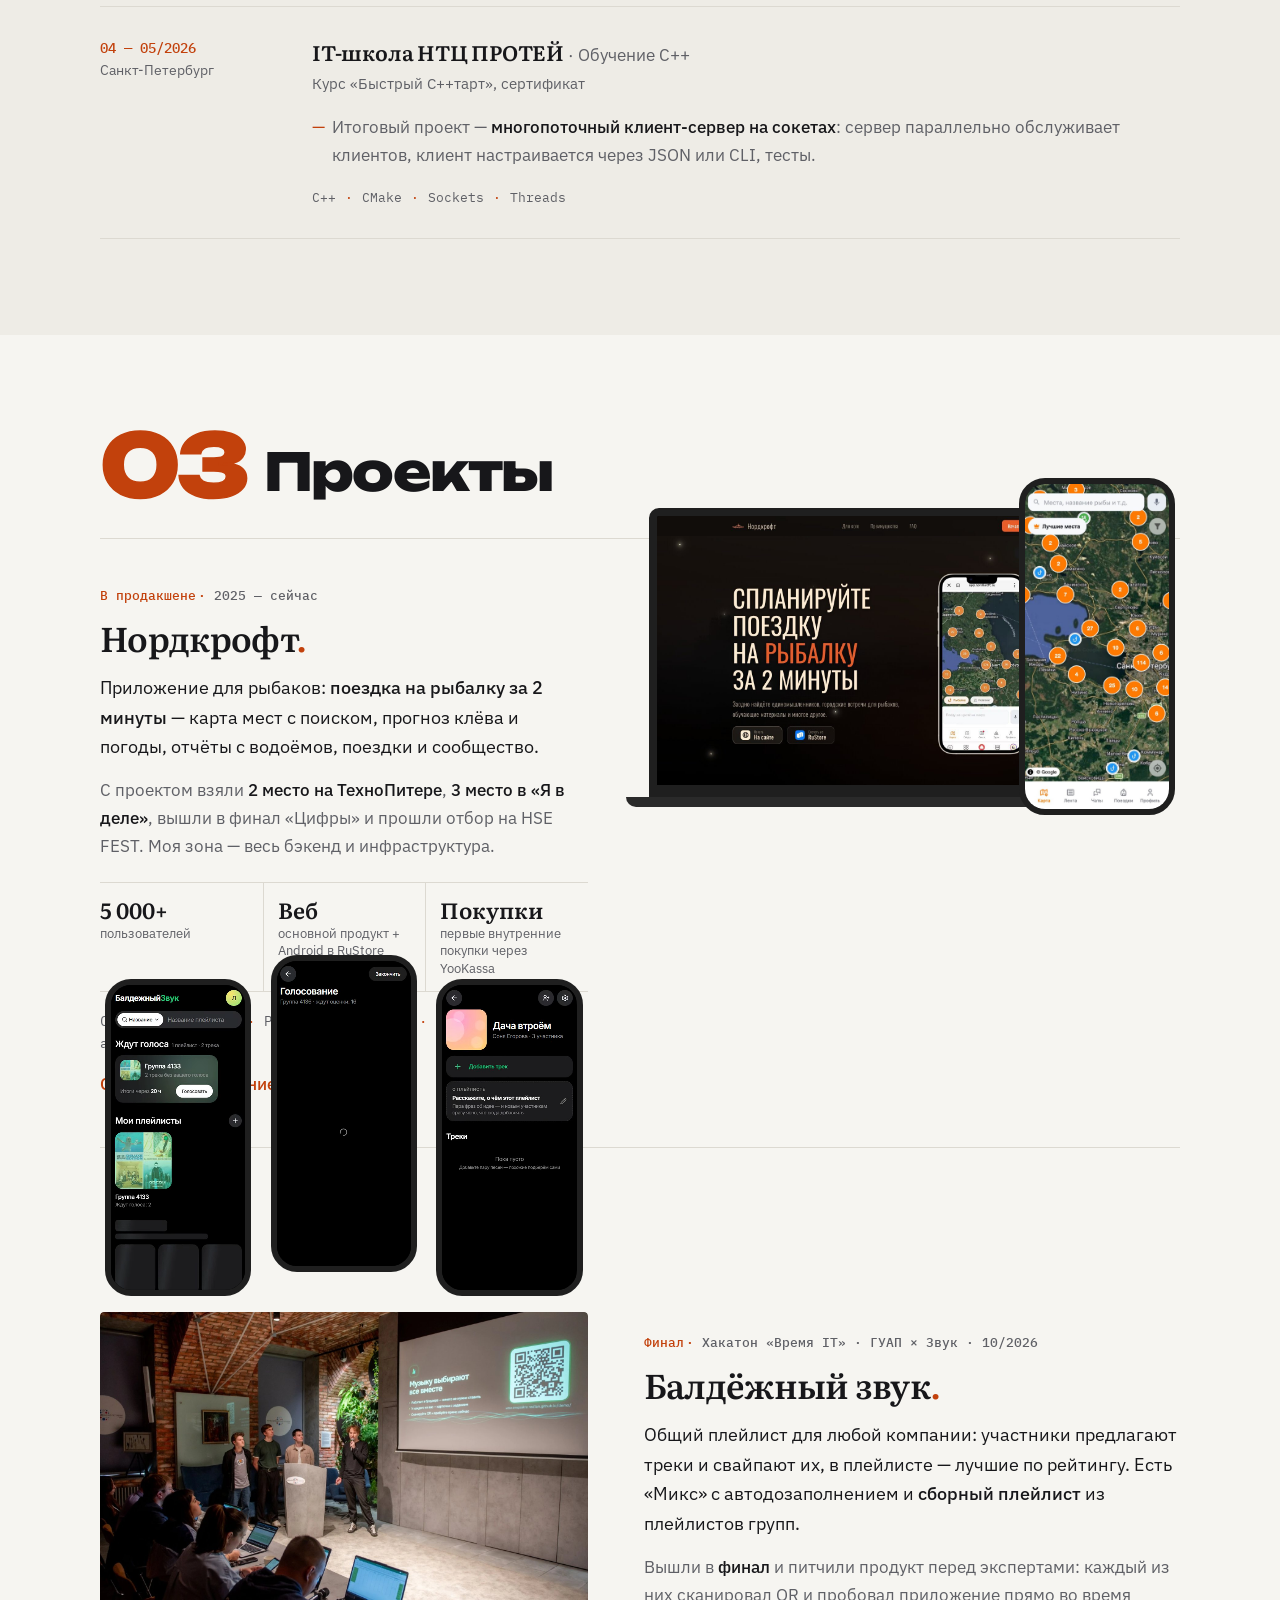
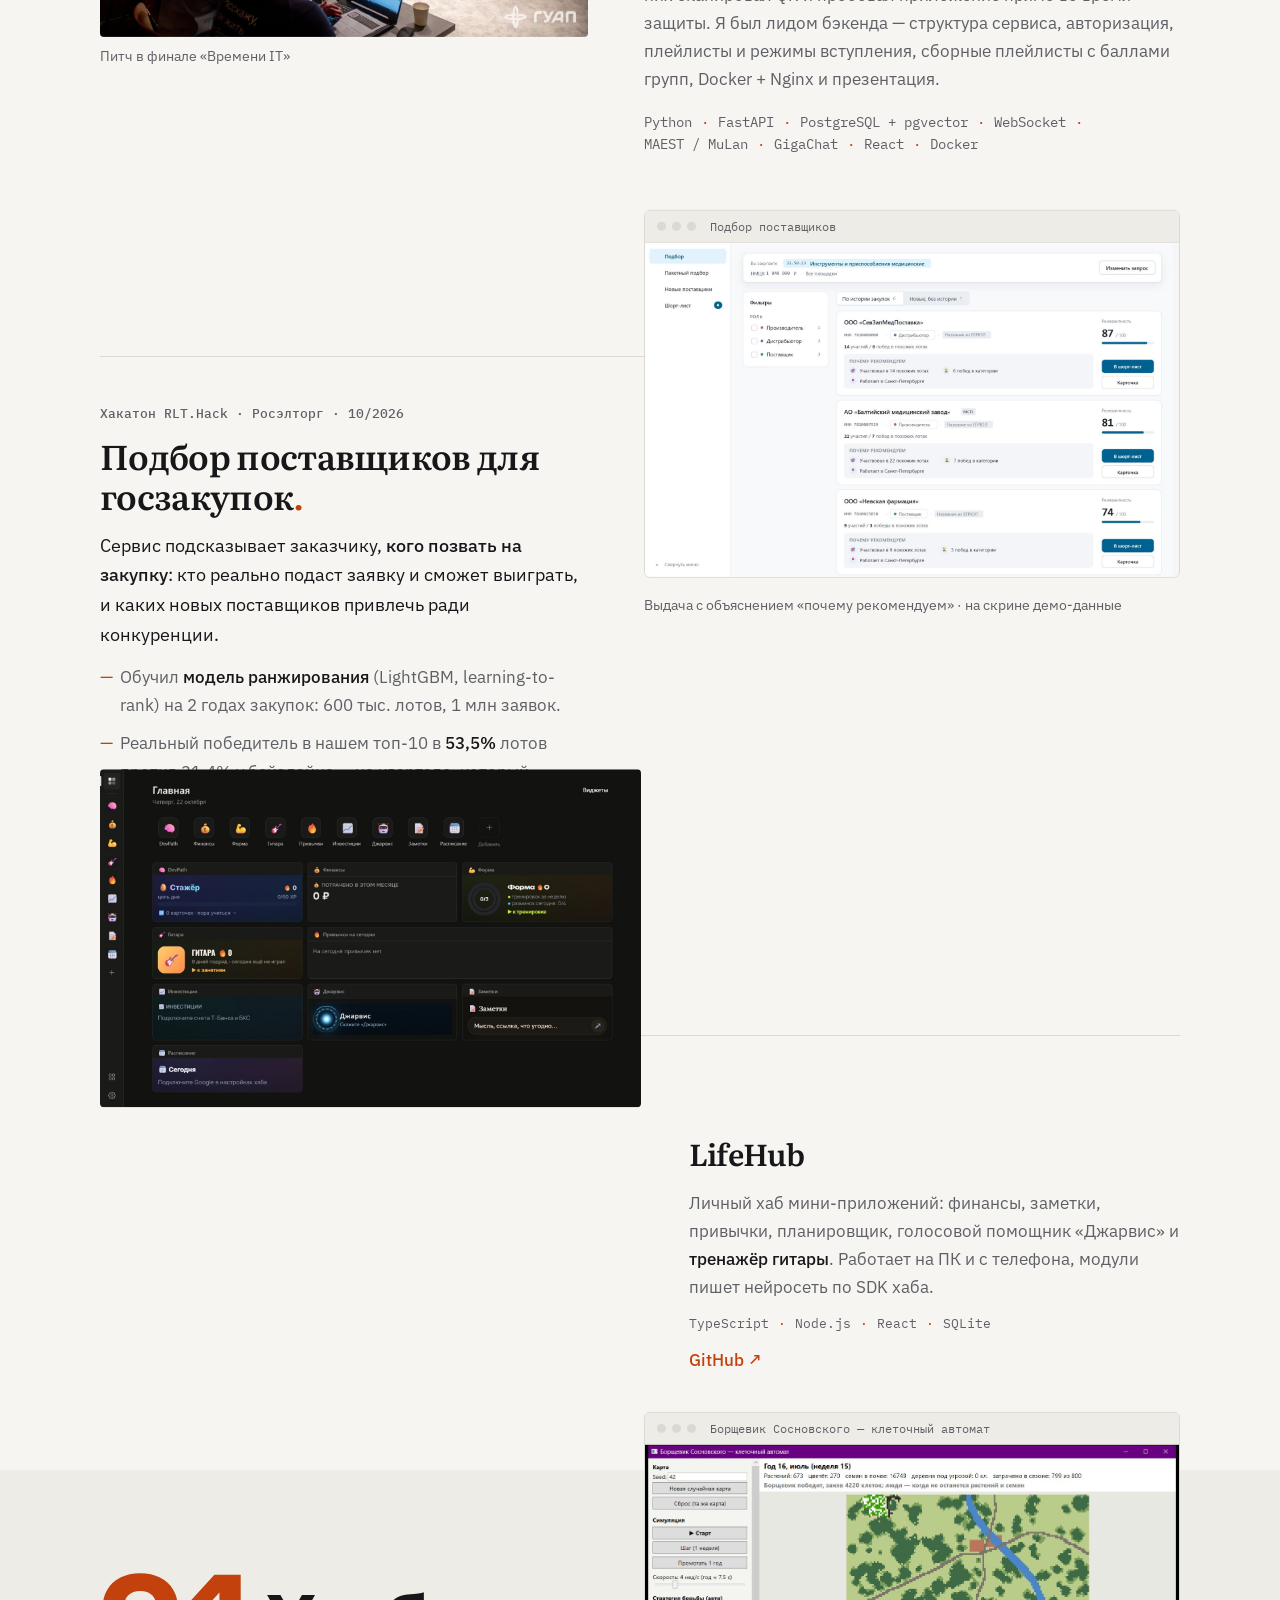
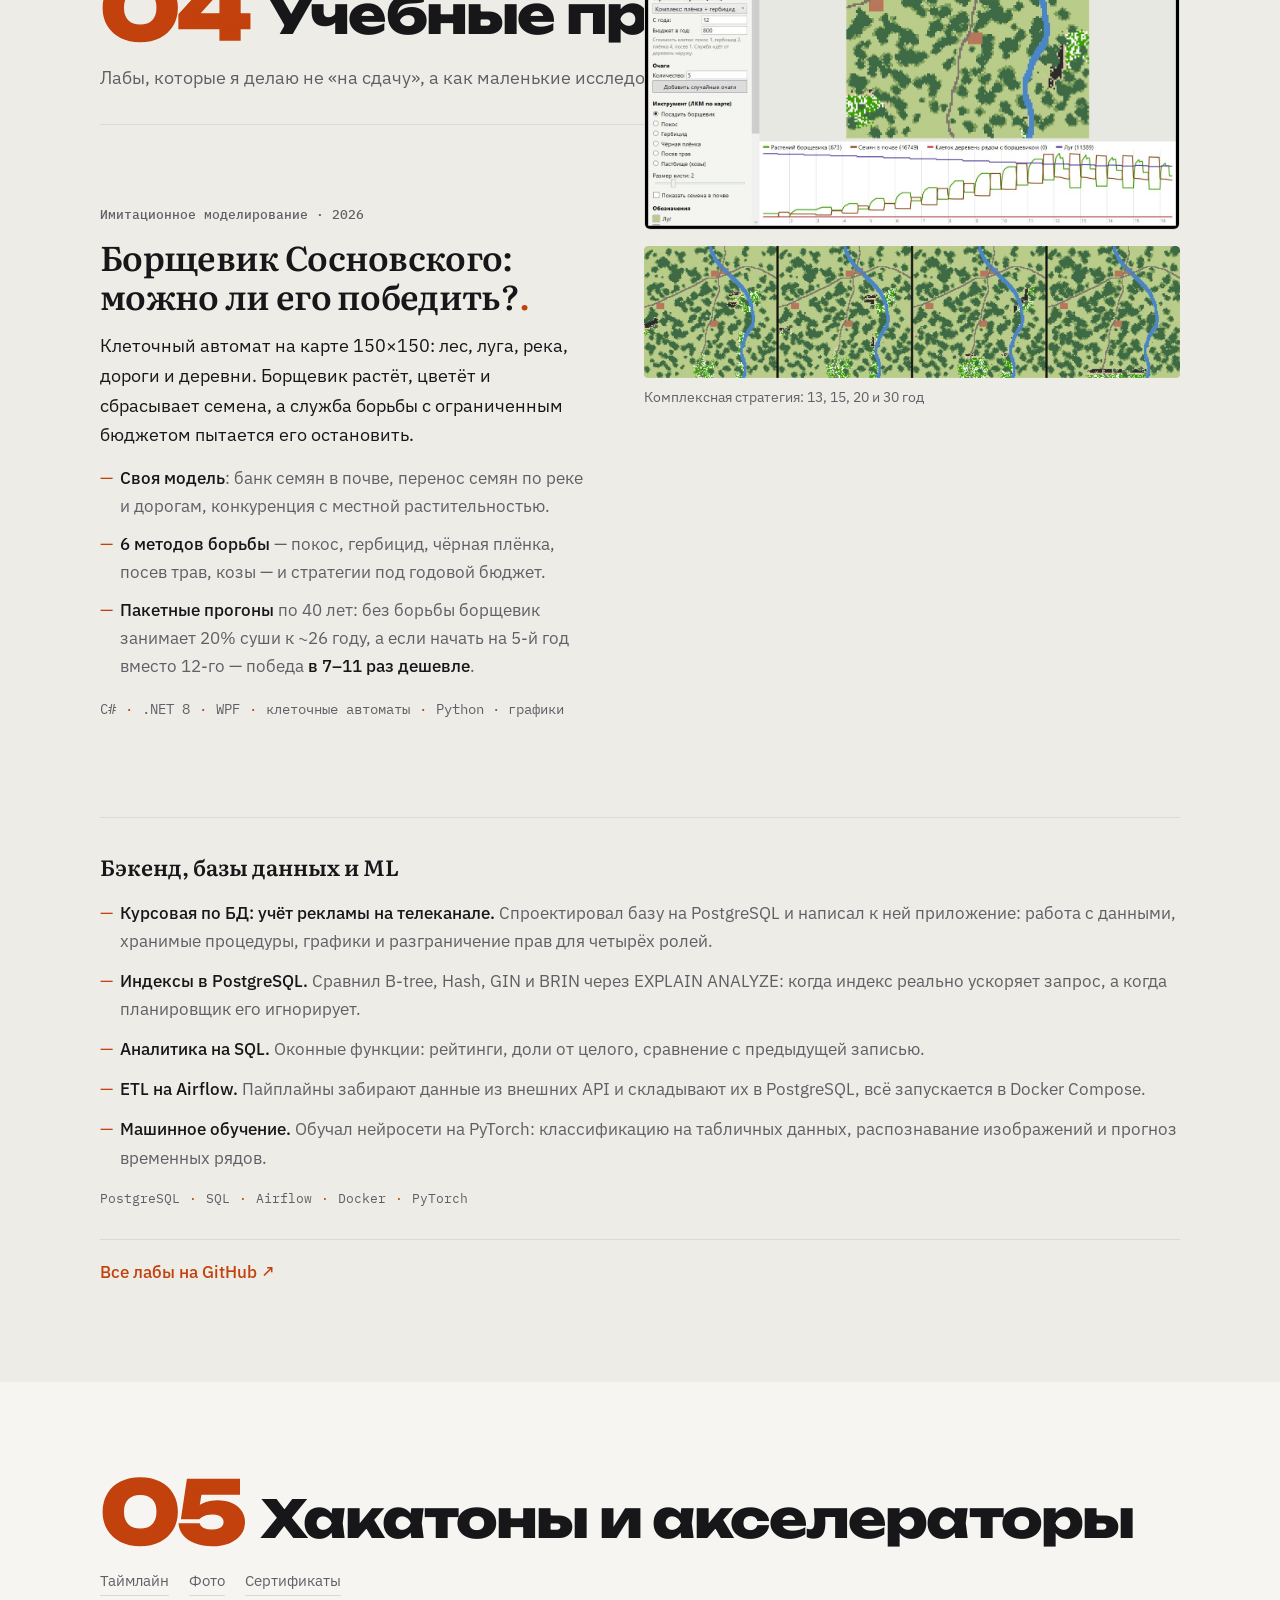
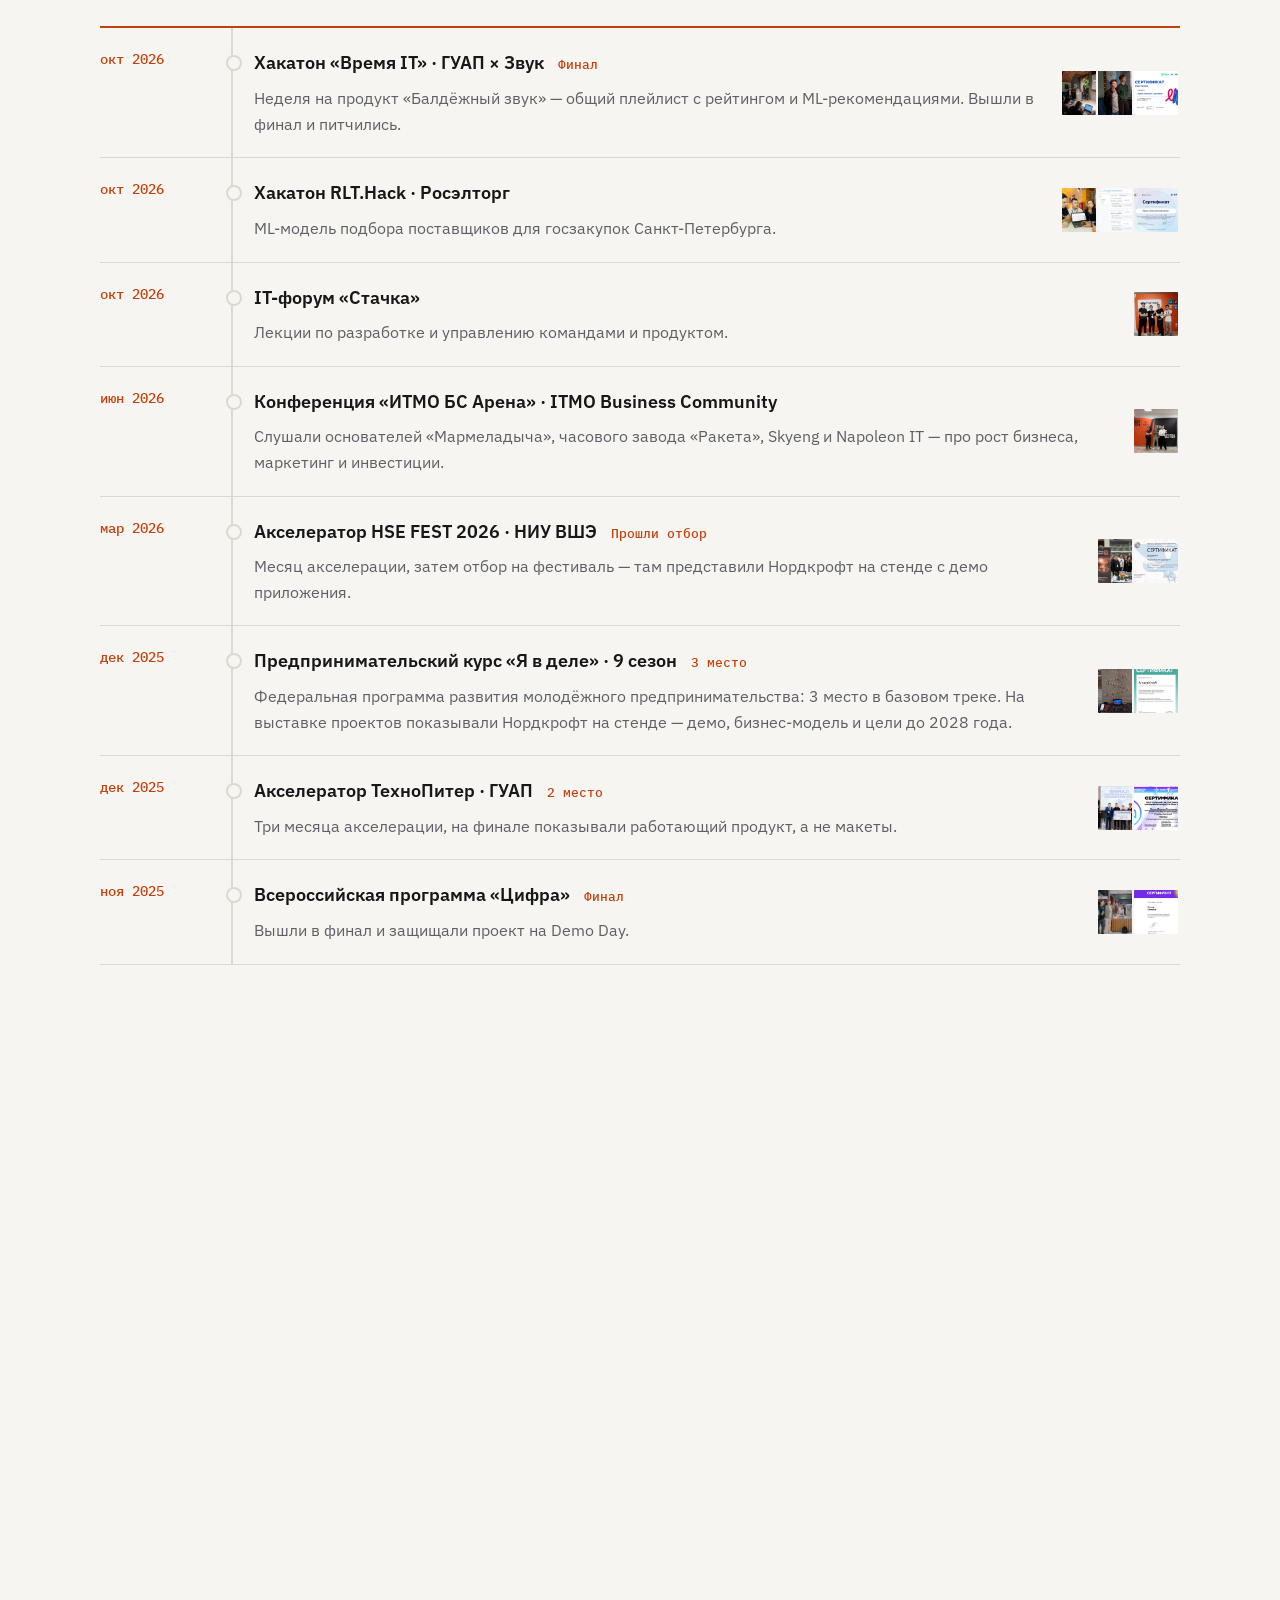
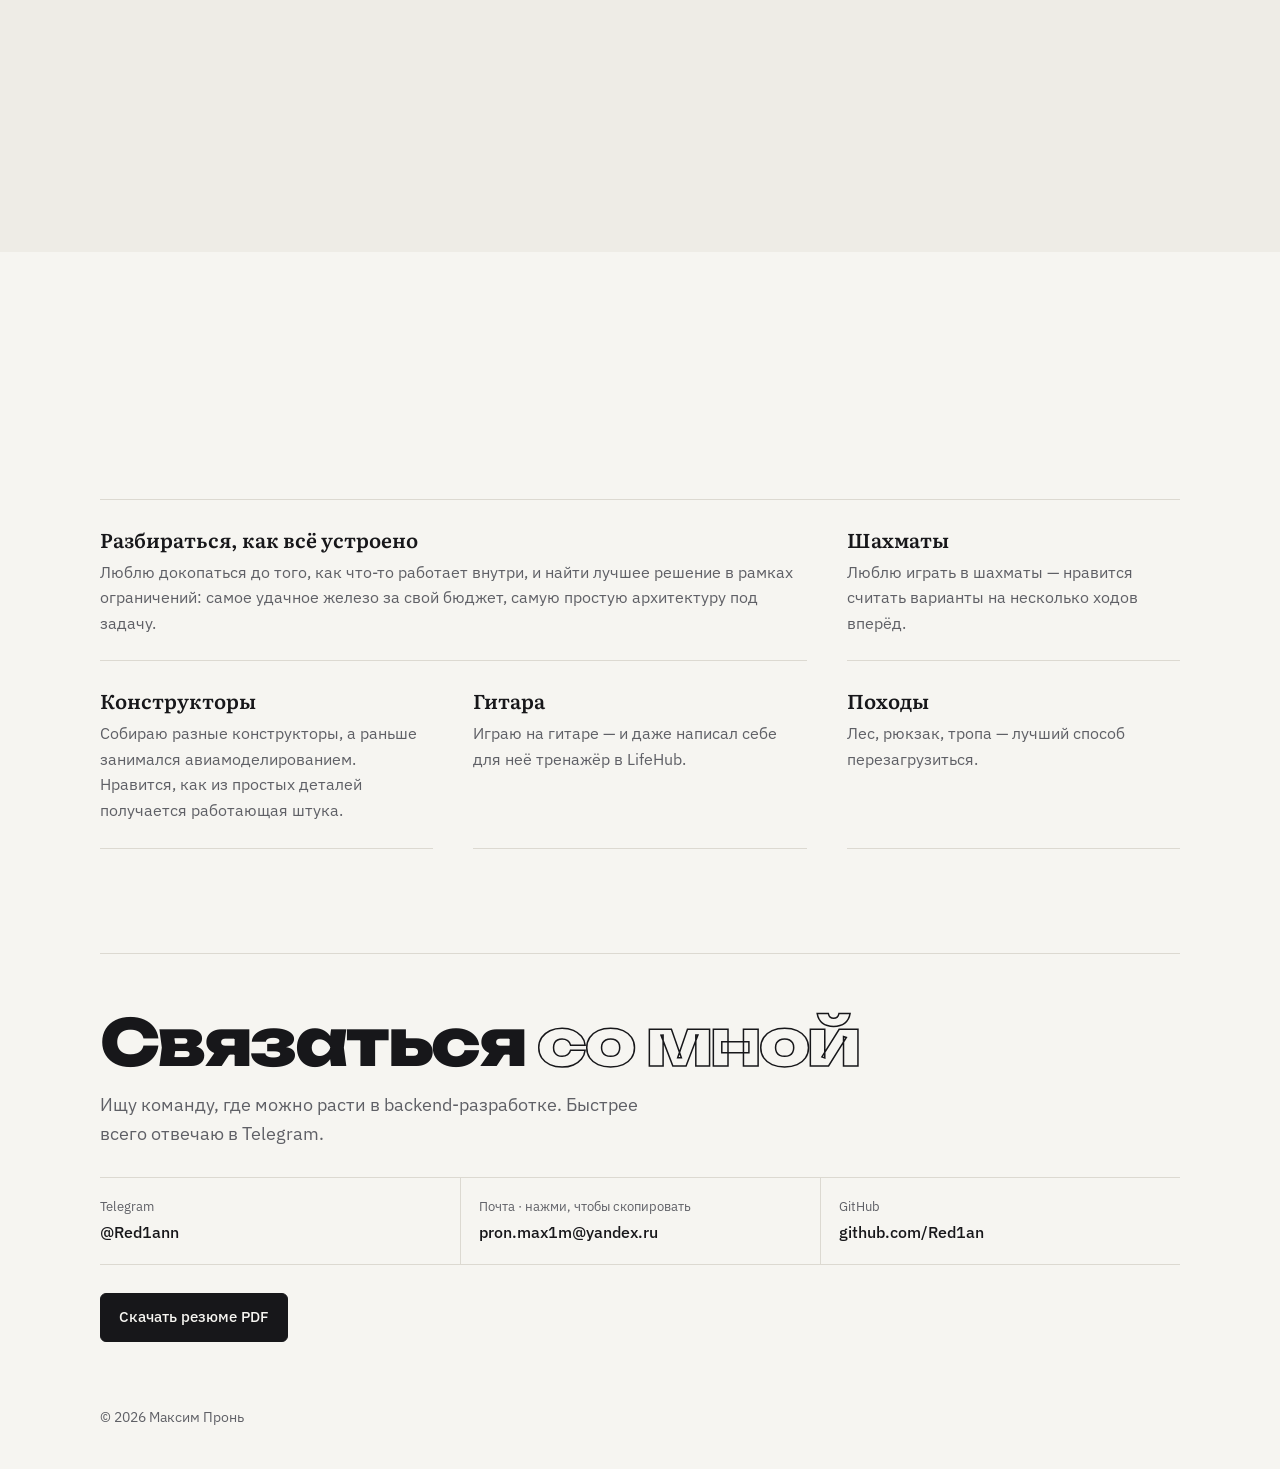
==== commit f159e294: "API-визитка, полоска логотипов, заливка номеров разделов, прорисовка таймлайна и параллакс проектов " ====
--- a/index.html
+++ b/index.html
@@ -24,7 +24,7 @@
 <link rel="preconnect" href="https://fonts.googleapis.com">
 <link rel="preconnect" href="https://fonts.gstatic.com" crossorigin>
 <link href="https://fonts.googleapis.com/css2?family=Unbounded:wght@800&family=Literata:opsz,wght@7..72,500;7..72,600&family=IBM+Plex+Sans:wght@400;500;600&family=IBM+Plex+Mono:wght@400;500&display=swap" rel="stylesheet">
-<link rel="stylesheet" href="style.css?v=28">
+<link rel="stylesheet" href="style.css?v=30">
 </head>
 <body>
 <div class="progress" id="progress" aria-hidden="true"></div>
@@ -93,6 +93,22 @@
   <div class="stat reveal"><div class="stat-num"><span data-count="2">0</span> финала</div><div class="stat-label">«Цифра» и хакатон <b>«Время IT»</b> — питчили перед экспертами</div></div>
 </section>
 
+<!-- ============ LOGOS ============ -->
+<section class="wrap logos reveal" aria-label="Участвовал в программах, хакатонах и курсах">
+  <p class="logos-title">Участвовал в программах, хакатонах и курсах</p>
+  <div class="logos-row">
+      <span class="logo" role="img" aria-label="ГУАП" title="ГУАП" style="--src:url(img/logos/guap.png);--h:28px;--r:3.177"></span>
+      <span class="logo" role="img" aria-label="НИУ ВШЭ" title="НИУ ВШЭ" style="--src:url(img/logos/hse.png);--h:38px;--r:0.979"></span>
+      <span class="logo" role="img" aria-label="Росэлторг" title="Росэлторг" style="--src:url(img/logos/roseltorg.png);--h:24px;--r:5.260"></span>
+      <span class="logo" role="img" aria-label="Звук" title="Звук" style="--src:url(img/logos/zvuk.png);--h:28px;--r:3.458"></span>
+      <span class="logo" role="img" aria-label="Время IT" title="Время IT" style="--src:url(img/logos/vremyait.png);--h:38px;--r:1.521"></span>
+      <span class="logo" role="img" aria-label="ТехноПитер" title="ТехноПитер" style="--src:url(img/logos/technopiter.png);--h:30px;--r:3.792"></span>
+      <span class="logo" role="img" aria-label="Цифра" title="Цифра" style="--src:url(img/logos/cifra.png);--h:26px;--r:3.635"></span>
+      <span class="logo" role="img" aria-label="Я в деле" title="Я в деле" style="--src:url(img/logos/yavdele.png);--h:38px;--r:0.823"></span>
+      <span class="logo" role="img" aria-label="IT-школа ПРОТЕЙ" title="IT-школа ПРОТЕЙ" style="--src:url(img/logos/protei.png);--h:20px;--r:7.375"></span>
+  </div>
+</section>
+
 <!-- ============ ABOUT ============ -->
 <section class="wrap section" id="about">
   <div class="section-head reveal"><span class="section-num">01</span><h2>Обо мне</h2></div>
@@ -106,6 +122,10 @@
       <p>Сейчас хочу расти до <b>middle</b>: интересны высоконагруженные сервисы, распределённые системы,
         надёжная эксплуатация — мониторинг, тесты, code review.</p>
       <p class="about-facts">Открыт к предложениям: стажировка или junior+ · Санкт-Петербург · офис, гибрид или удалённо · ГУАП, выпуск 2027 · английский B2</p>
+    </div>
+    <div class="api reveal" aria-label="API">
+      <div class="api-bar"><span class="api-method">GET</span><span class="api-path">/api/v1/maksim</span><span class="api-status">200 OK</span></div>
+      <pre class="api-body"><code><span class="ln" style="--i:0"><span class="p">{</span></span><span class="ln" style="--i:1">  <span class="k">"name"</span><span class="p">: </span><span class="s">"Максим Пронь"</span><span class="p">,</span></span><span class="ln" style="--i:2">  <span class="k">"role"</span><span class="p">: </span><span class="s">"Backend Developer"</span><span class="p">,</span></span><span class="ln" style="--i:3">  <span class="k">"stack"</span><span class="p">: </span><span class="p">[</span><span class="s">"C#"</span><span class="p">, </span><span class="s">".NET"</span><span class="p">, </span><span class="s">"Python"</span><span class="p">, </span><span class="s">"PostgreSQL"</span><span class="p">]</span><span class="p">,</span></span><span class="ln" style="--i:4">  <span class="k">"experience_years"</span><span class="p">: </span><span class="n">1.5</span><span class="p">,</span></span><span class="ln" style="--i:5">  <span class="k">"location"</span><span class="p">: </span><span class="s">"Санкт-Петербург"</span><span class="p">,</span></span><span class="ln" style="--i:6">  <span class="k">"open_to_work"</span><span class="p">: </span><span class="b">true</span><span class="p">,</span></span><span class="ln" style="--i:7">  <span class="k">"looking_for"</span><span class="p">: </span><span class="p">[</span><span class="s">"internship"</span><span class="p">, </span><span class="s">"junior+"</span><span class="p">]</span><span class="p">,</span></span><span class="ln" style="--i:8">  <span class="k">"contacts"</span><span class="p">: </span>{</span><span class="ln" style="--i:9">    <span class="k">"telegram"</span><span class="p">: </span><span class="s">"@Red1ann"</span><span class="p">,</span></span><span class="ln" style="--i:10">    <span class="k">"github"</span><span class="p">: </span><span class="s">"Red1an"</span></span><span class="ln" style="--i:11">  }</span><span class="ln" style="--i:12"><span class="p">}</span></span></code></pre>
     </div>
   </div>
 </section>
@@ -482,6 +502,6 @@
 </div>
 <div class="toast" id="toast">Почта скопирована</div>
 
-<script src="script.js?v=8"></script>
+<script src="script.js?v=9"></script>
 </body>
 </html>
--- a/style.css
+++ b/style.css
@@ -147,7 +147,8 @@
 /* ---------- sections ---------- */
 .section { padding: 104px 0 0; }
 .section-head { display: flex; align-items: flex-end; gap: 18px; margin-bottom: 40px; }
-.section-num { font: 800 clamp(52px, 7vw, 86px)/.78 "Unbounded", var(--f-body); color: transparent; -webkit-text-stroke: 1.5px var(--accent); letter-spacing: -.04em; }
+.section-num { font: 800 clamp(52px, 7vw, 86px)/.78 "Unbounded", var(--f-body); color: transparent; -webkit-text-stroke: 1.5px var(--accent); letter-spacing: -.04em; transition: color .9s ease .35s; }
+.section-head.in .section-num { color: var(--accent); }
 .section-head h2 { font: 800 clamp(30px, 4.4vw, 52px)/1 "Unbounded", var(--f-body); letter-spacing: -.035em; }
 .section-lead { color: var(--muted); font-size: 18px; margin: -18px 0 32px; }
 .sub-title { font: 600 23px var(--f-head); letter-spacing: -.01em; margin: 64px 0 20px; }
@@ -164,7 +165,7 @@
 .progress { position: fixed; top: 0; left: 0; height: 2px; width: 100%; z-index: 60; background: var(--accent); transform-origin: 0 50%; transform: scaleX(0); }
 
 /* ---------- about ---------- */
-.about-grid { max-width: 760px; }
+.about-grid { display: grid; grid-template-columns: minmax(0, 1.15fr) minmax(0, 1fr); gap: 56px; align-items: start; }
 .about-text p { font-size: 18.5px; margin-bottom: 18px; color: var(--muted); }
 .about-text b { color: var(--text); font-weight: 500; }
 .about-text .about-facts { margin-top: 26px; padding-top: 18px; border-top: 1px solid var(--line); font-size: 16px; }
@@ -251,8 +252,19 @@
 .jump { display: flex; gap: 20px; margin: -16px 0 30px; font-size: 15px; }
 .jump a { color: var(--muted); border-bottom: 1px solid var(--line); padding-bottom: 2px; }
 .jump a:hover { color: var(--text); border-color: var(--text); }
-.timeline { border-top: 2px solid var(--accent); }
-.tl-item { display: grid; grid-template-columns: 110px minmax(0, 1fr); gap: 24px; border-bottom: 1px solid var(--line); }
+.timeline { position: relative; border-top: 2px solid var(--accent); }
+.timeline::before, .timeline::after { content: ""; position: absolute; top: 0; bottom: 0; left: 131px; width: 2px; }
+.timeline::before { background: var(--line); }
+.timeline::after { background: var(--accent); transform-origin: top; transform: scaleY(var(--tl, 0)); }
+.tl-item { position: relative; }
+.tl-item::before {
+  content: ""; position: absolute; z-index: 1; left: 126px; top: 27px; width: 12px; height: 12px; border-radius: 50%;
+  background: var(--bg); border: 2px solid var(--line); transition: border-color .3s, background .3s;
+}
+.tl-item.lit::before { border-color: var(--accent); background: var(--accent); }
+#journey .tl-item::before { background: var(--bg); }
+#journey .tl-item.lit::before { background: var(--accent); }
+.tl-item { display: grid; grid-template-columns: 110px minmax(0, 1fr); gap: 44px; border-bottom: 1px solid var(--line); }
 .tl-date { padding-top: 22px; font: 500 13.5px var(--f-mono); color: var(--accent); }
 .tl-card { padding: 20px 0; }
 .tl-head { display: flex; flex-wrap: wrap; align-items: baseline; gap: 4px 14px; }
@@ -342,7 +354,8 @@
 .reveal.in { opacity: 1; transform: none; }
 @media (prefers-reduced-motion: reduce) {
   * { animation: none !important; transition: none !important; }
-  .reveal { opacity: 1; transform: none; }
+  .reveal, .api-body .ln { opacity: 1; transform: none; }
+  .timeline::after { transform: none; }
 }
 
 /* ---------- responsive ---------- */
@@ -403,3 +416,39 @@
   .contact-item + .contact-item { padding-left: 0; border-left: 0; border-top: 1px solid var(--line); }
   .lb-nav { display: none; }
 }
+
+/* ---------- logos ---------- */
+.logos { padding-top: 56px; }
+.logos-title { font: 500 13px var(--f-mono); color: var(--muted); margin-bottom: 22px; }
+.logos-row { display: flex; flex-wrap: wrap; align-items: center; justify-content: space-between; gap: 24px 28px; }
+.logo {
+  display: block; height: var(--h); width: calc(var(--h) * var(--r));
+  background: var(--muted); opacity: .75;
+  -webkit-mask: var(--src) center / contain no-repeat; mask: var(--src) center / contain no-repeat;
+  transition: background .25s, opacity .25s;
+}
+.logo:hover { background: var(--accent); opacity: 1; }
+@media (max-width: 640px) {
+  .logos-row { justify-content: flex-start; gap: 22px 28px; }
+  .logo { height: calc(var(--h) * .8); width: calc(var(--h) * .8 * var(--r)); }
+}
+
+/* ---------- API card ---------- */
+.api { border: 1px solid var(--line); border-radius: 8px; background: var(--surface); overflow: hidden; font-family: var(--f-mono); }
+.api-bar { display: flex; align-items: center; gap: 10px; padding: 10px 14px; border-bottom: 1px solid var(--line); font-size: 13px; }
+.api-method { color: var(--accent); font-weight: 600; }
+.api-path { color: var(--text); }
+.api-status { margin-left: auto; color: #5ec77f; }
+.api-body { padding: 16px 18px 18px; font: 400 13.5px/1.7 var(--f-mono); white-space: pre-wrap; word-break: break-word; color: var(--muted); }
+.api-body .ln { display: block; opacity: 0; transform: translateX(-6px); transition: opacity .35s ease, transform .35s ease; transition-delay: calc(var(--i) * 70ms + 250ms); }
+.api.in .ln { opacity: 1; transform: none; }
+.api-body .k { color: var(--text); }
+.api-body .s { color: var(--accent); }
+.api-body .n, .api-body .b { color: #6ea8ff; }
+:root[data-theme="light"] .api-status { color: #1b8a4a; }
+:root[data-theme="light"] .api-body .n, :root[data-theme="light"] .api-body .b { color: #2f6fe0; }
+@media (max-width: 1020px) { .about-grid { grid-template-columns: 1fr; gap: 32px; } }
+@media (max-width: 640px) {
+  .timeline::before, .timeline::after, .tl-item::before { display: none; }
+  .api-body { font-size: 12.5px; padding: 14px; }
+}
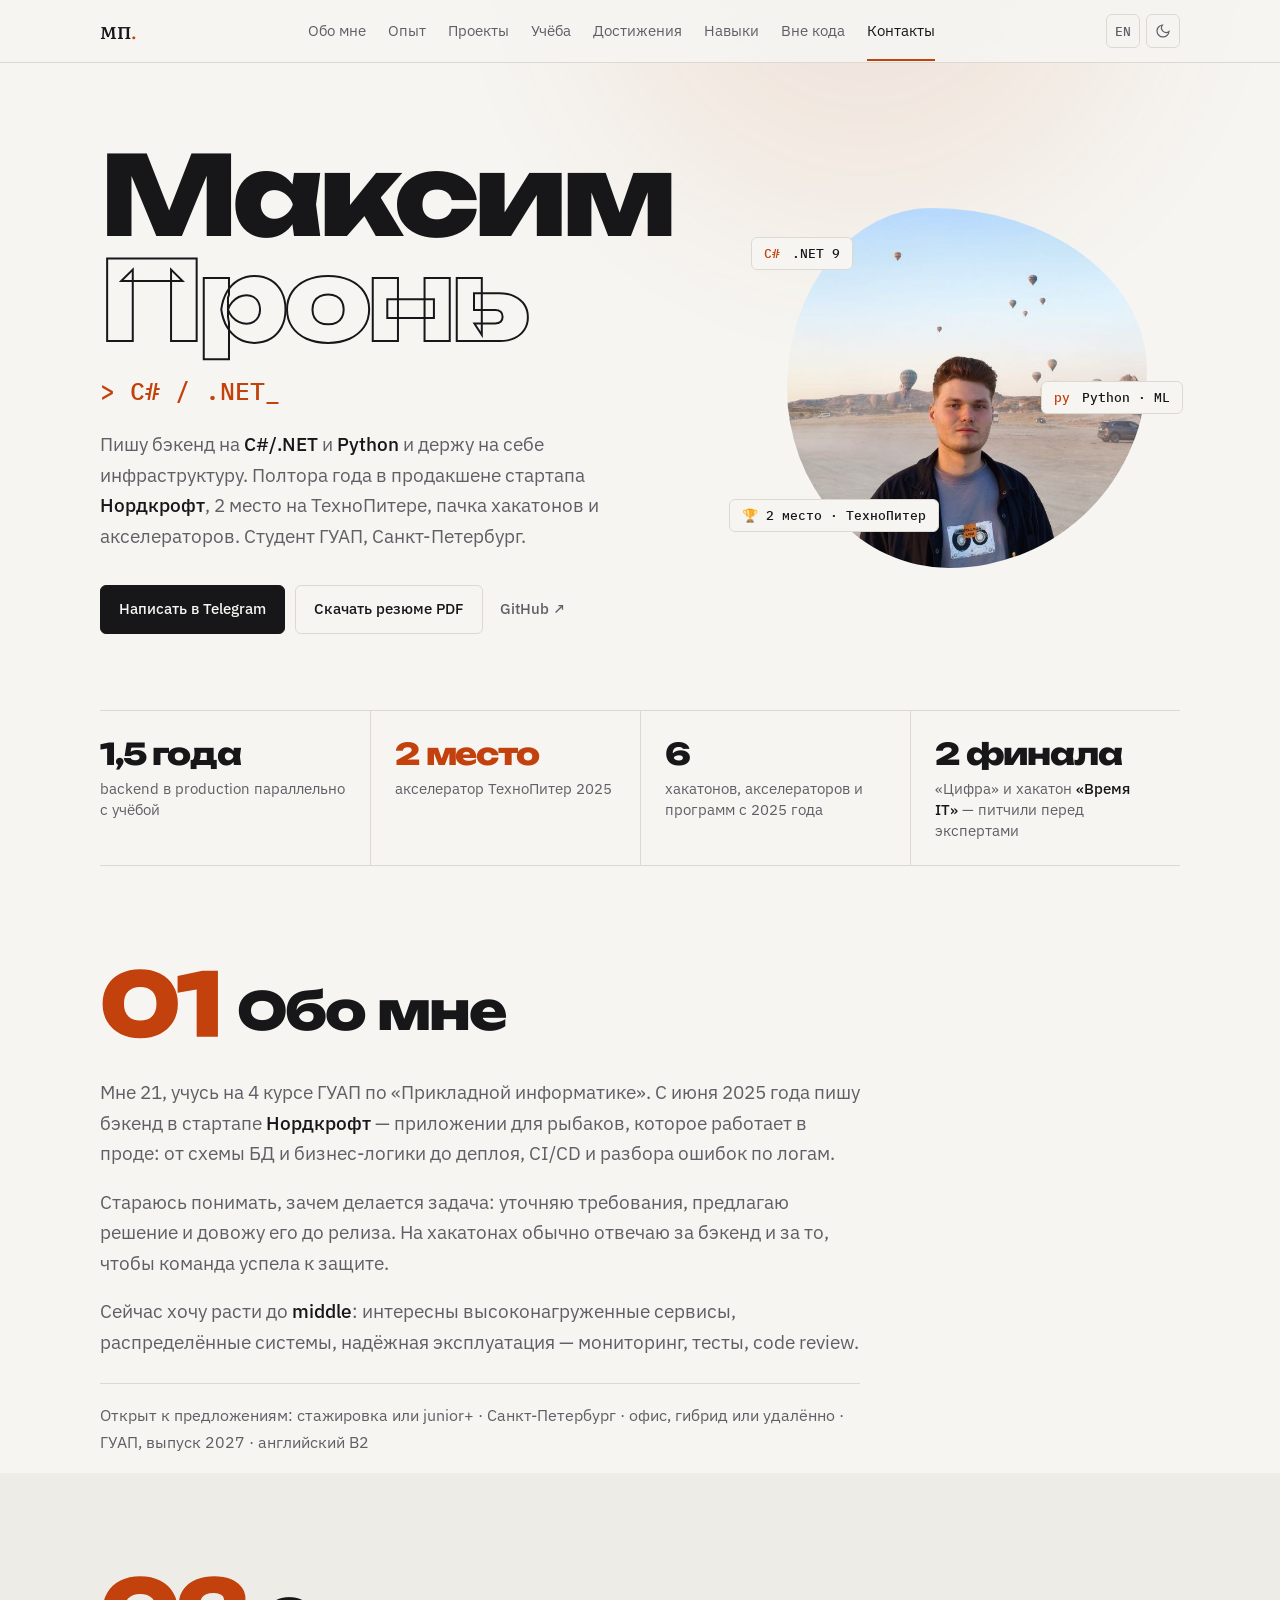
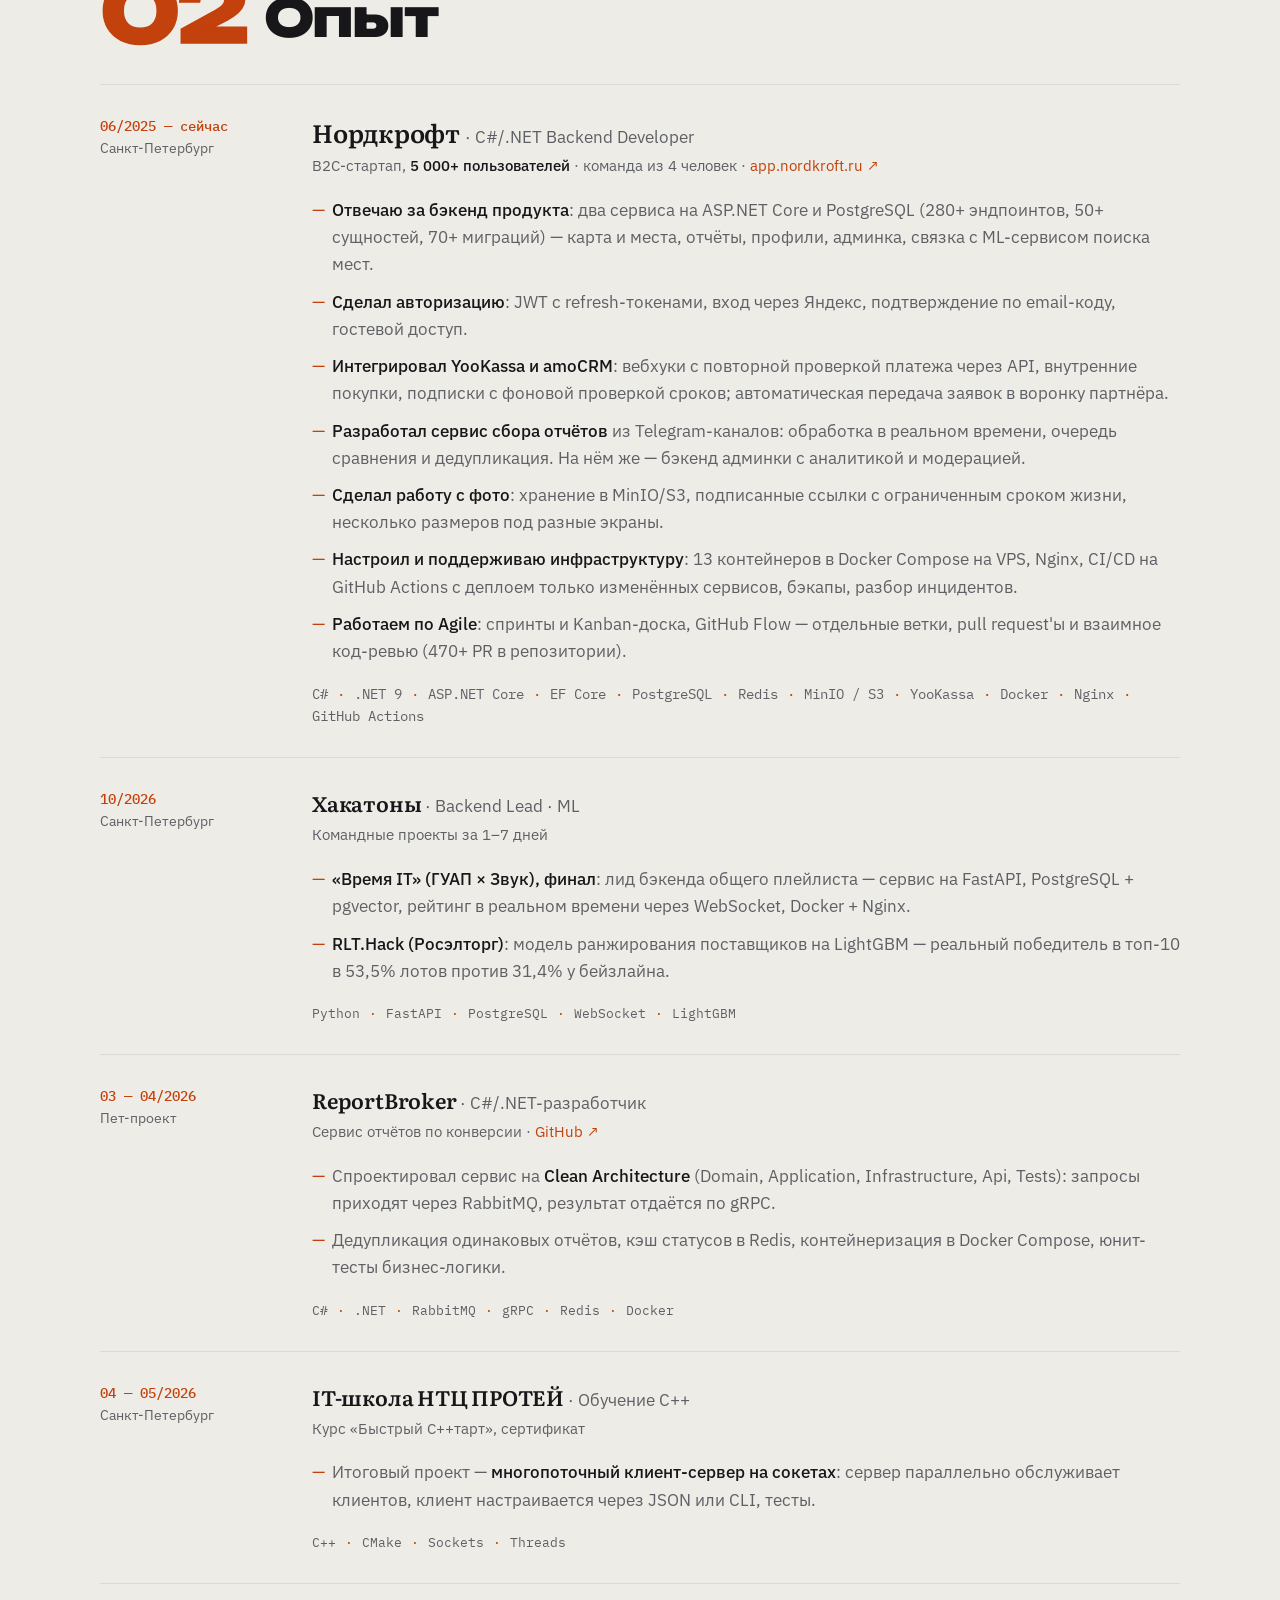
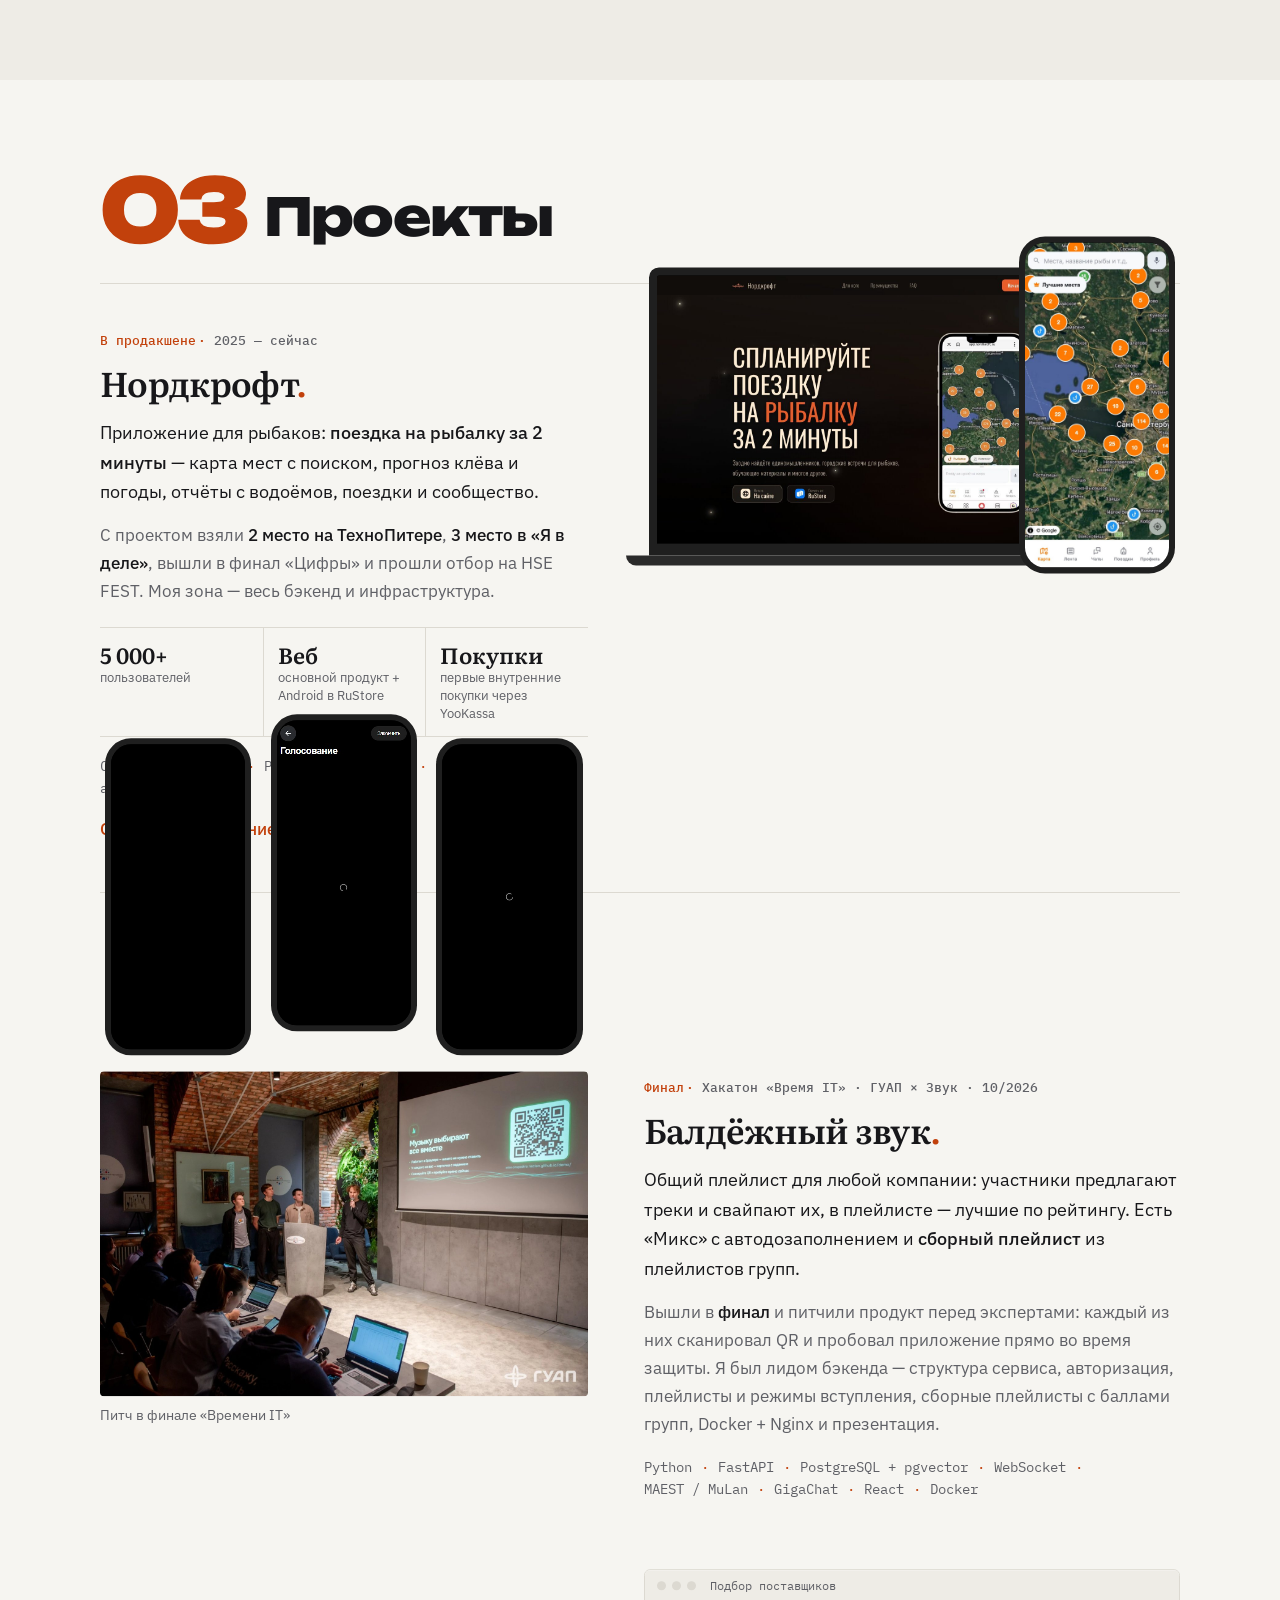
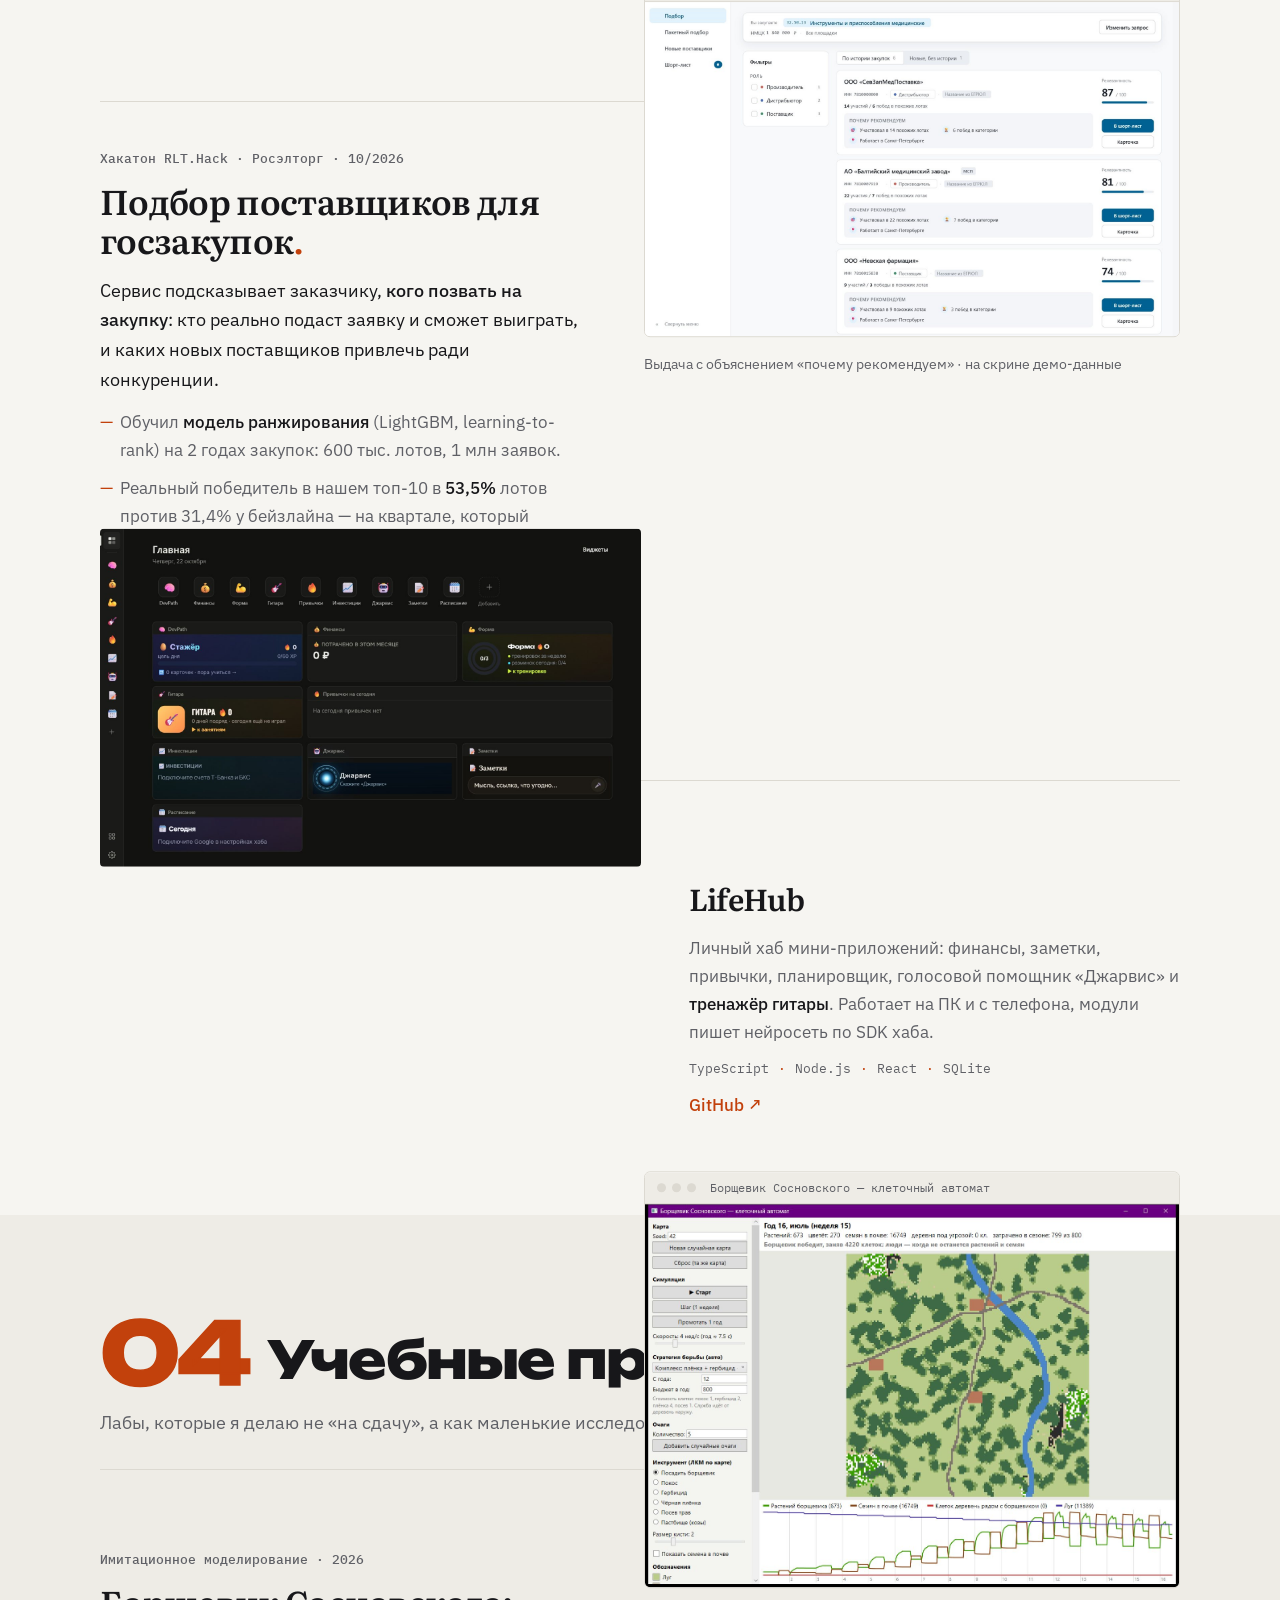
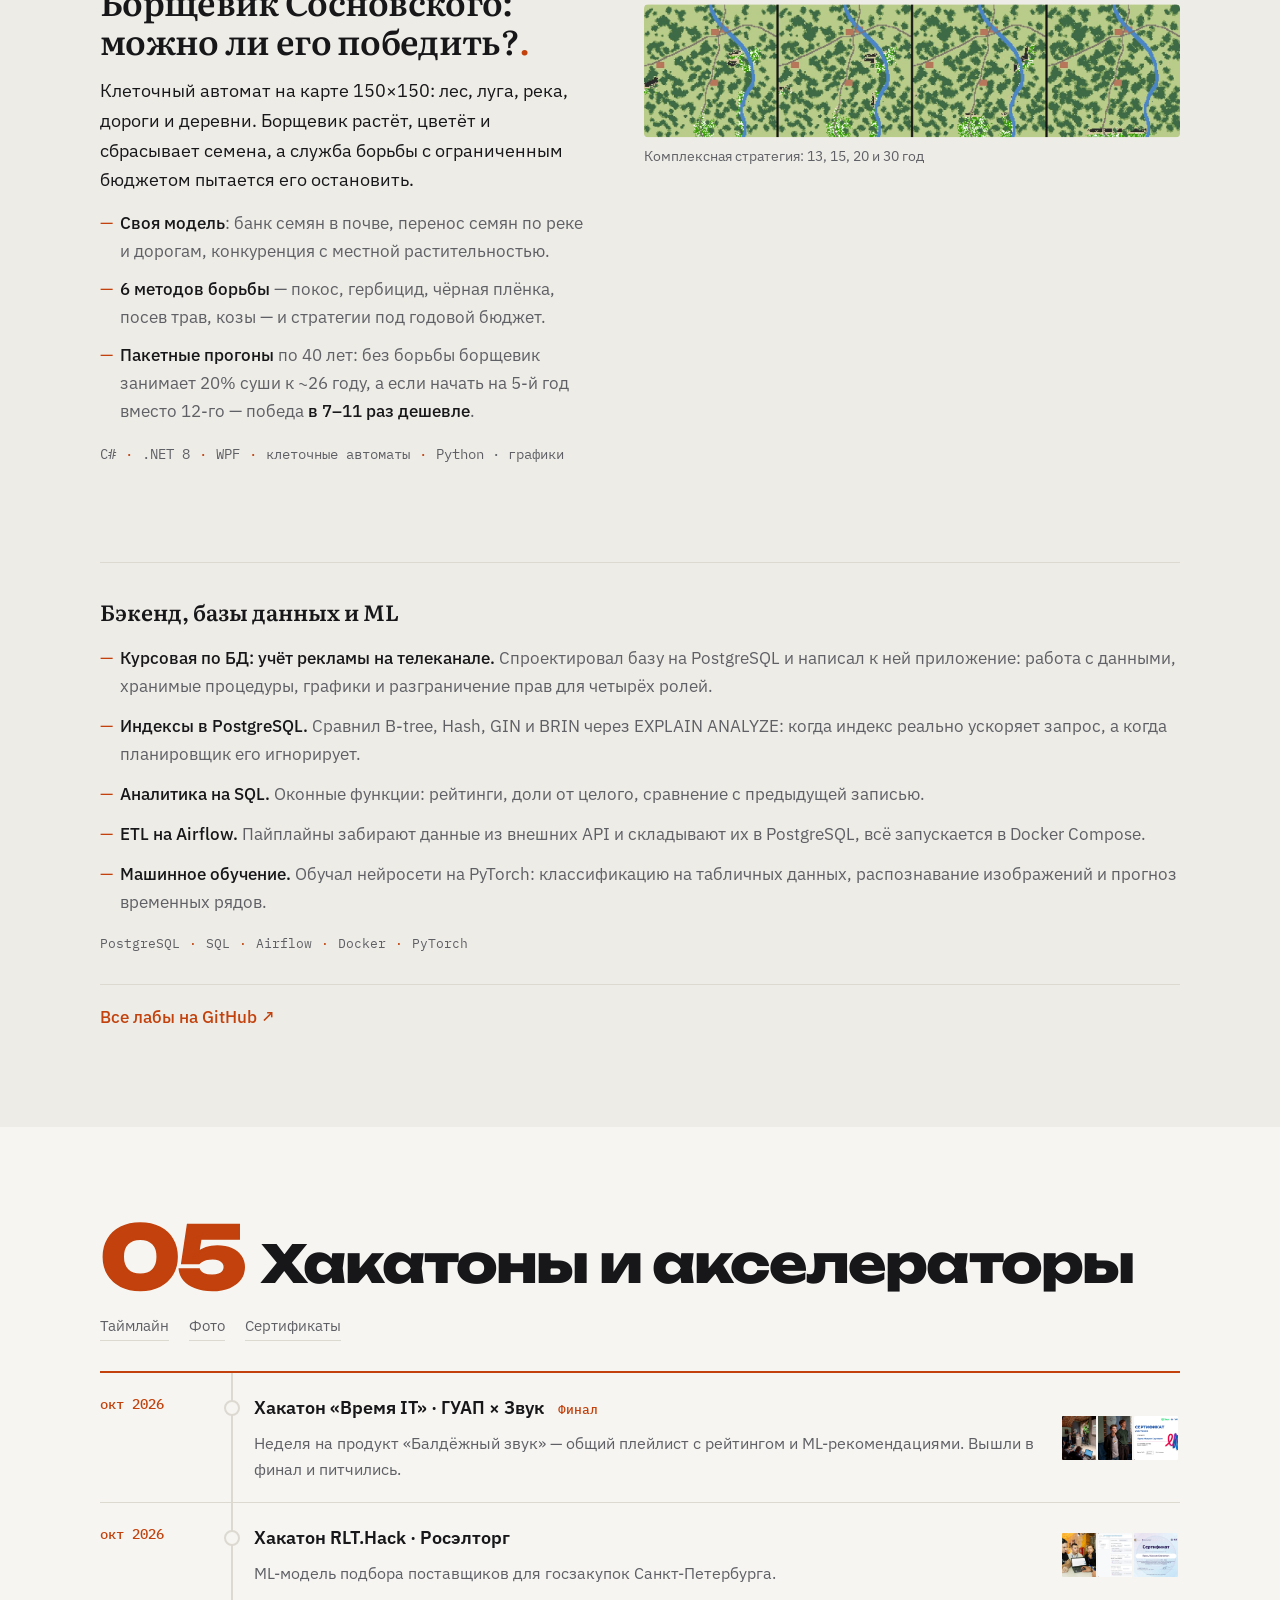
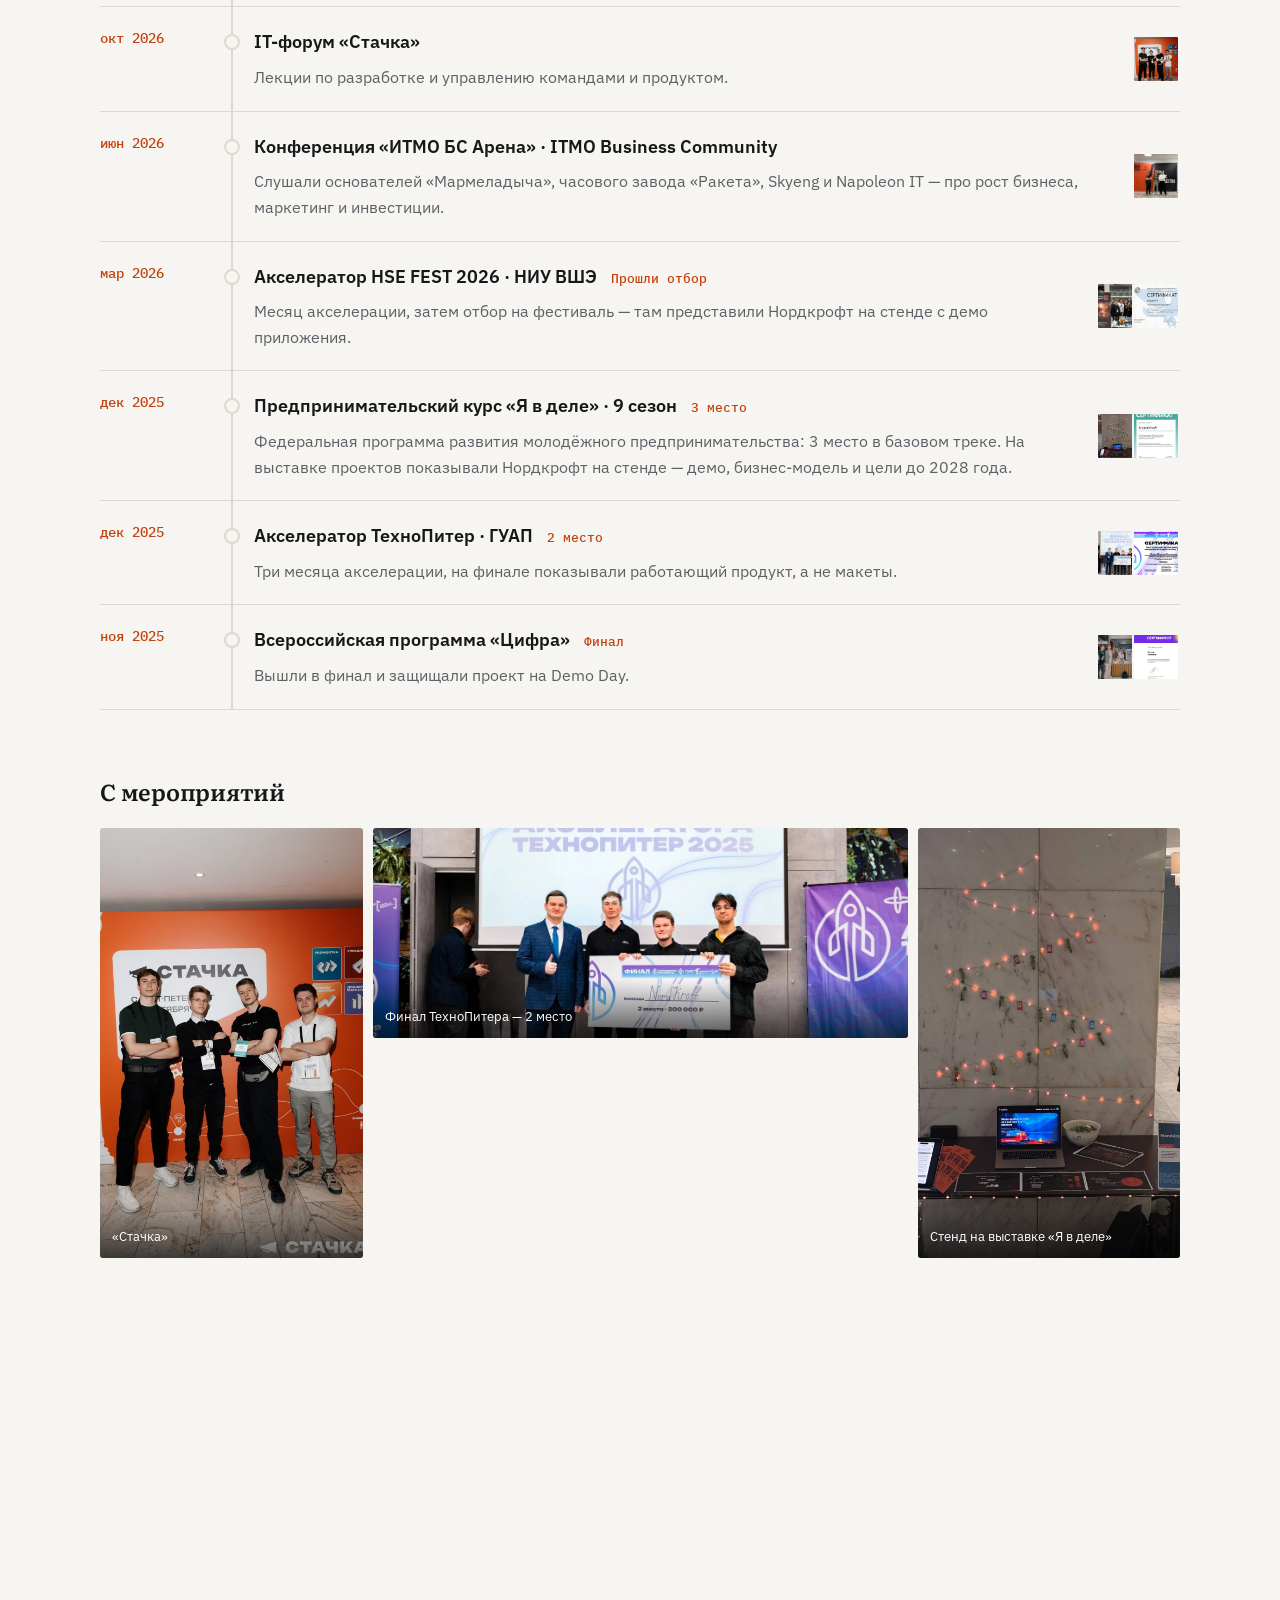
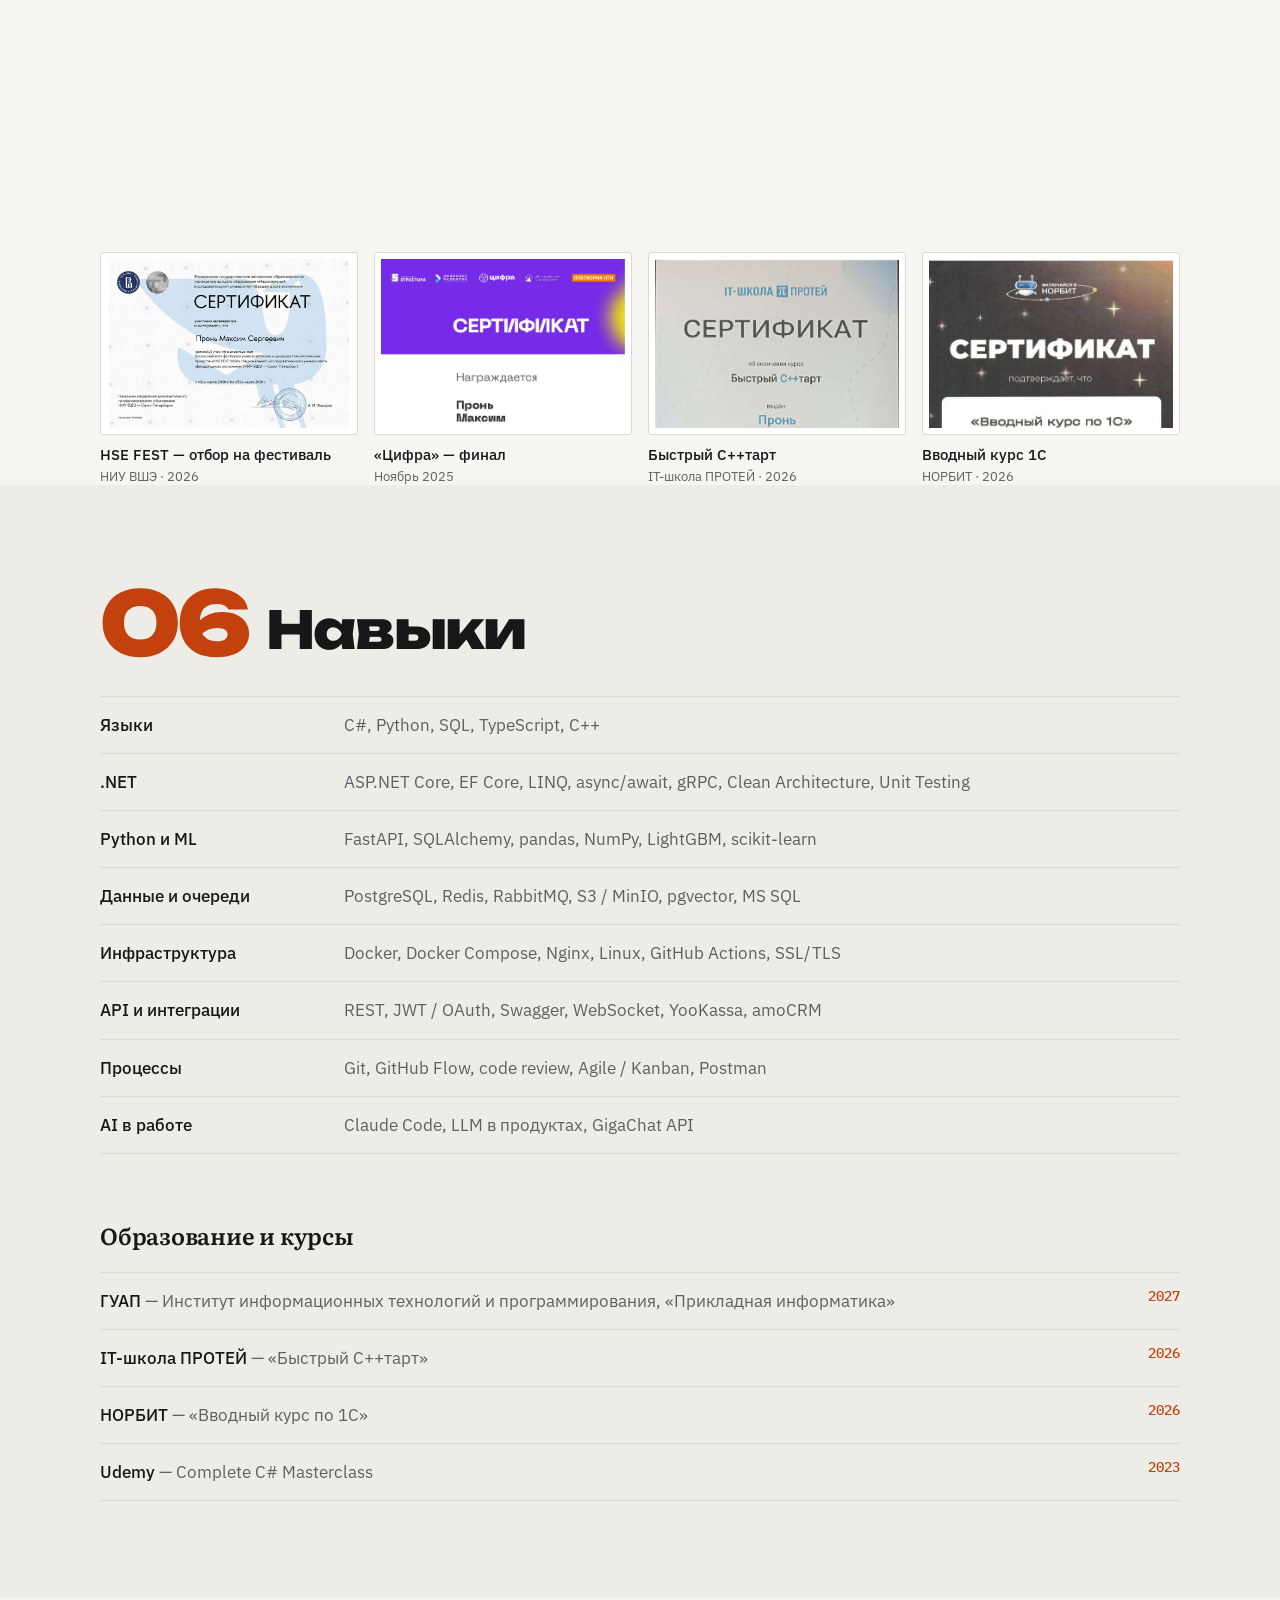
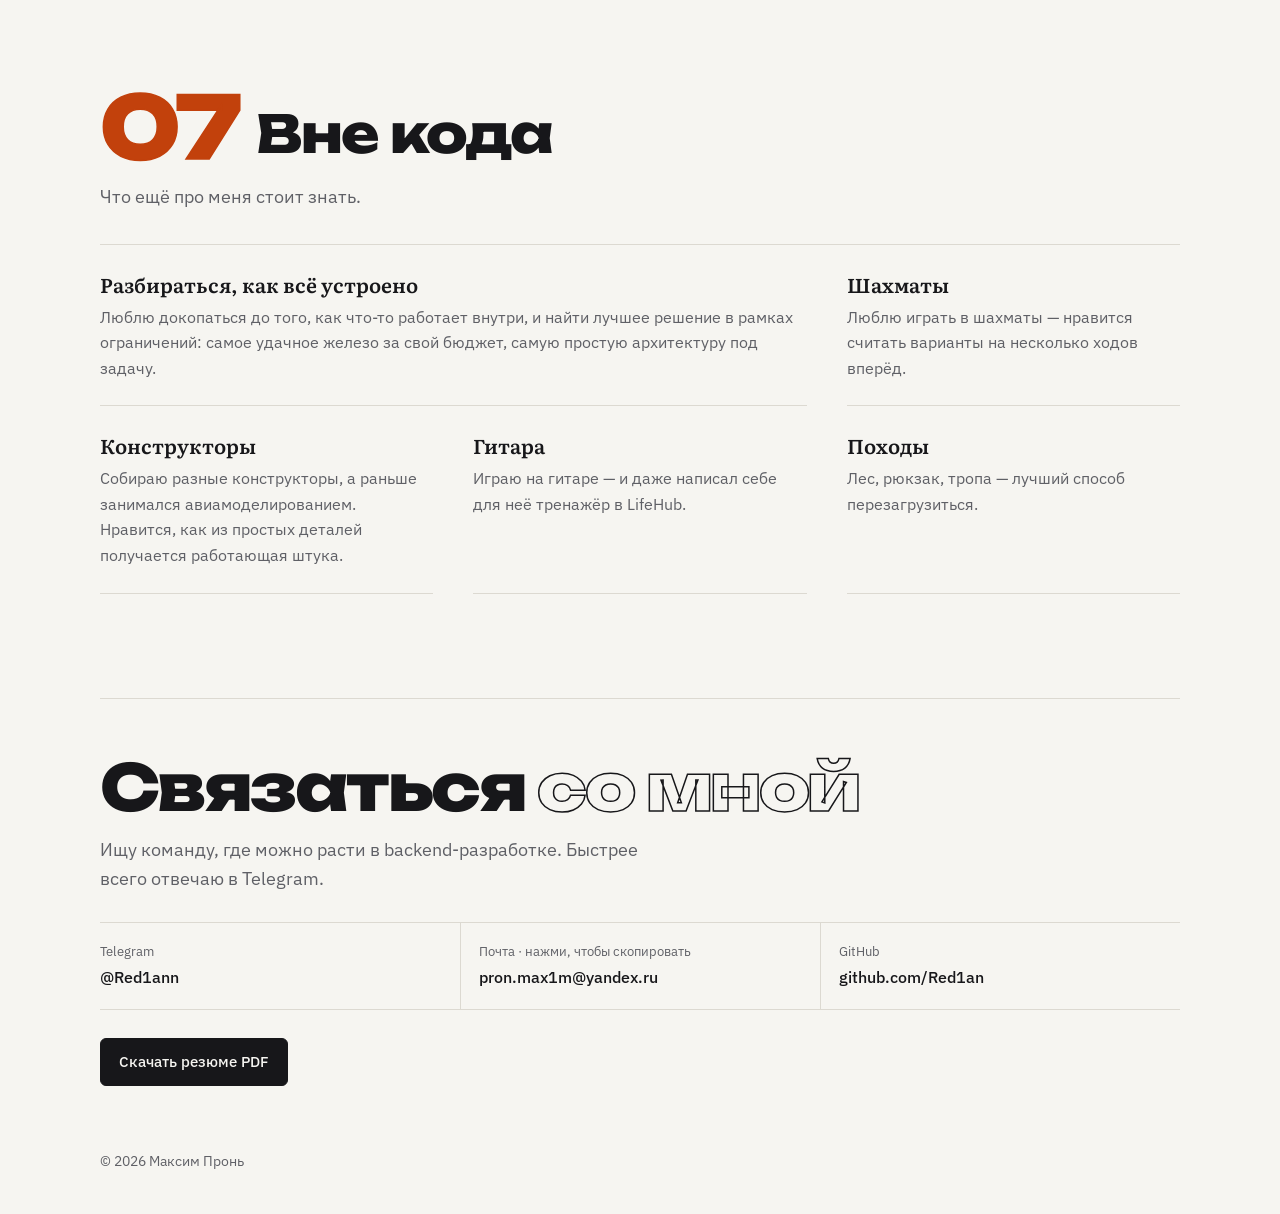
==== commit 605c2c4e: "Убраны полоска логотипов и API-визитка; точки таймлайна по центру линии Co-Authored-By: Claude Opus " ====
--- a/index.html
+++ b/index.html
@@ -24,7 +24,7 @@
 <link rel="preconnect" href="https://fonts.googleapis.com">
 <link rel="preconnect" href="https://fonts.gstatic.com" crossorigin>
 <link href="https://fonts.googleapis.com/css2?family=Unbounded:wght@800&family=Literata:opsz,wght@7..72,500;7..72,600&family=IBM+Plex+Sans:wght@400;500;600&family=IBM+Plex+Mono:wght@400;500&display=swap" rel="stylesheet">
-<link rel="stylesheet" href="style.css?v=30">
+<link rel="stylesheet" href="style.css?v=32">
 </head>
 <body>
 <div class="progress" id="progress" aria-hidden="true"></div>
@@ -93,22 +93,6 @@
   <div class="stat reveal"><div class="stat-num"><span data-count="2">0</span> финала</div><div class="stat-label">«Цифра» и хакатон <b>«Время IT»</b> — питчили перед экспертами</div></div>
 </section>
 
-<!-- ============ LOGOS ============ -->
-<section class="wrap logos reveal" aria-label="Участвовал в программах, хакатонах и курсах">
-  <p class="logos-title">Участвовал в программах, хакатонах и курсах</p>
-  <div class="logos-row">
-      <span class="logo" role="img" aria-label="ГУАП" title="ГУАП" style="--src:url(img/logos/guap.png);--h:28px;--r:3.177"></span>
-      <span class="logo" role="img" aria-label="НИУ ВШЭ" title="НИУ ВШЭ" style="--src:url(img/logos/hse.png);--h:38px;--r:0.979"></span>
-      <span class="logo" role="img" aria-label="Росэлторг" title="Росэлторг" style="--src:url(img/logos/roseltorg.png);--h:24px;--r:5.260"></span>
-      <span class="logo" role="img" aria-label="Звук" title="Звук" style="--src:url(img/logos/zvuk.png);--h:28px;--r:3.458"></span>
-      <span class="logo" role="img" aria-label="Время IT" title="Время IT" style="--src:url(img/logos/vremyait.png);--h:38px;--r:1.521"></span>
-      <span class="logo" role="img" aria-label="ТехноПитер" title="ТехноПитер" style="--src:url(img/logos/technopiter.png);--h:30px;--r:3.792"></span>
-      <span class="logo" role="img" aria-label="Цифра" title="Цифра" style="--src:url(img/logos/cifra.png);--h:26px;--r:3.635"></span>
-      <span class="logo" role="img" aria-label="Я в деле" title="Я в деле" style="--src:url(img/logos/yavdele.png);--h:38px;--r:0.823"></span>
-      <span class="logo" role="img" aria-label="IT-школа ПРОТЕЙ" title="IT-школа ПРОТЕЙ" style="--src:url(img/logos/protei.png);--h:20px;--r:7.375"></span>
-  </div>
-</section>
-
 <!-- ============ ABOUT ============ -->
 <section class="wrap section" id="about">
   <div class="section-head reveal"><span class="section-num">01</span><h2>Обо мне</h2></div>
@@ -122,10 +106,6 @@
       <p>Сейчас хочу расти до <b>middle</b>: интересны высоконагруженные сервисы, распределённые системы,
         надёжная эксплуатация — мониторинг, тесты, code review.</p>
       <p class="about-facts">Открыт к предложениям: стажировка или junior+ · Санкт-Петербург · офис, гибрид или удалённо · ГУАП, выпуск 2027 · английский B2</p>
-    </div>
-    <div class="api reveal" aria-label="API">
-      <div class="api-bar"><span class="api-method">GET</span><span class="api-path">/api/v1/maksim</span><span class="api-status">200 OK</span></div>
-      <pre class="api-body"><code><span class="ln" style="--i:0"><span class="p">{</span></span><span class="ln" style="--i:1">  <span class="k">"name"</span><span class="p">: </span><span class="s">"Максим Пронь"</span><span class="p">,</span></span><span class="ln" style="--i:2">  <span class="k">"role"</span><span class="p">: </span><span class="s">"Backend Developer"</span><span class="p">,</span></span><span class="ln" style="--i:3">  <span class="k">"stack"</span><span class="p">: </span><span class="p">[</span><span class="s">"C#"</span><span class="p">, </span><span class="s">".NET"</span><span class="p">, </span><span class="s">"Python"</span><span class="p">, </span><span class="s">"PostgreSQL"</span><span class="p">]</span><span class="p">,</span></span><span class="ln" style="--i:4">  <span class="k">"experience_years"</span><span class="p">: </span><span class="n">1.5</span><span class="p">,</span></span><span class="ln" style="--i:5">  <span class="k">"location"</span><span class="p">: </span><span class="s">"Санкт-Петербург"</span><span class="p">,</span></span><span class="ln" style="--i:6">  <span class="k">"open_to_work"</span><span class="p">: </span><span class="b">true</span><span class="p">,</span></span><span class="ln" style="--i:7">  <span class="k">"looking_for"</span><span class="p">: </span><span class="p">[</span><span class="s">"internship"</span><span class="p">, </span><span class="s">"junior+"</span><span class="p">]</span><span class="p">,</span></span><span class="ln" style="--i:8">  <span class="k">"contacts"</span><span class="p">: </span>{</span><span class="ln" style="--i:9">    <span class="k">"telegram"</span><span class="p">: </span><span class="s">"@Red1ann"</span><span class="p">,</span></span><span class="ln" style="--i:10">    <span class="k">"github"</span><span class="p">: </span><span class="s">"Red1an"</span></span><span class="ln" style="--i:11">  }</span><span class="ln" style="--i:12"><span class="p">}</span></span></code></pre>
     </div>
   </div>
 </section>
--- a/style.css
+++ b/style.css
@@ -165,7 +165,7 @@
 .progress { position: fixed; top: 0; left: 0; height: 2px; width: 100%; z-index: 60; background: var(--accent); transform-origin: 0 50%; transform: scaleX(0); }
 
 /* ---------- about ---------- */
-.about-grid { display: grid; grid-template-columns: minmax(0, 1.15fr) minmax(0, 1fr); gap: 56px; align-items: start; }
+.about-grid { max-width: 760px; }
 .about-text p { font-size: 18.5px; margin-bottom: 18px; color: var(--muted); }
 .about-text b { color: var(--text); font-weight: 500; }
 .about-text .about-facts { margin-top: 26px; padding-top: 18px; border-top: 1px solid var(--line); font-size: 16px; }
@@ -258,7 +258,7 @@
 .timeline::after { background: var(--accent); transform-origin: top; transform: scaleY(var(--tl, 0)); }
 .tl-item { position: relative; }
 .tl-item::before {
-  content: ""; position: absolute; z-index: 1; left: 126px; top: 27px; width: 12px; height: 12px; border-radius: 50%;
+  content: ""; position: absolute; z-index: 1; left: 132px; top: 35px; width: 12px; height: 12px; border-radius: 50%; transform: translate(-50%, -50%);
   background: var(--bg); border: 2px solid var(--line); transition: border-color .3s, background .3s;
 }
 .tl-item.lit::before { border-color: var(--accent); background: var(--accent); }
@@ -354,7 +354,7 @@
 .reveal.in { opacity: 1; transform: none; }
 @media (prefers-reduced-motion: reduce) {
   * { animation: none !important; transition: none !important; }
-  .reveal, .api-body .ln { opacity: 1; transform: none; }
+  .reveal { opacity: 1; transform: none; }
   .timeline::after { transform: none; }
 }
 
@@ -417,38 +417,6 @@
   .lb-nav { display: none; }
 }
 
-/* ---------- logos ---------- */
-.logos { padding-top: 56px; }
-.logos-title { font: 500 13px var(--f-mono); color: var(--muted); margin-bottom: 22px; }
-.logos-row { display: flex; flex-wrap: wrap; align-items: center; justify-content: space-between; gap: 24px 28px; }
-.logo {
-  display: block; height: var(--h); width: calc(var(--h) * var(--r));
-  background: var(--muted); opacity: .75;
-  -webkit-mask: var(--src) center / contain no-repeat; mask: var(--src) center / contain no-repeat;
-  transition: background .25s, opacity .25s;
-}
-.logo:hover { background: var(--accent); opacity: 1; }
-@media (max-width: 640px) {
-  .logos-row { justify-content: flex-start; gap: 22px 28px; }
-  .logo { height: calc(var(--h) * .8); width: calc(var(--h) * .8 * var(--r)); }
-}
-
-/* ---------- API card ---------- */
-.api { border: 1px solid var(--line); border-radius: 8px; background: var(--surface); overflow: hidden; font-family: var(--f-mono); }
-.api-bar { display: flex; align-items: center; gap: 10px; padding: 10px 14px; border-bottom: 1px solid var(--line); font-size: 13px; }
-.api-method { color: var(--accent); font-weight: 600; }
-.api-path { color: var(--text); }
-.api-status { margin-left: auto; color: #5ec77f; }
-.api-body { padding: 16px 18px 18px; font: 400 13.5px/1.7 var(--f-mono); white-space: pre-wrap; word-break: break-word; color: var(--muted); }
-.api-body .ln { display: block; opacity: 0; transform: translateX(-6px); transition: opacity .35s ease, transform .35s ease; transition-delay: calc(var(--i) * 70ms + 250ms); }
-.api.in .ln { opacity: 1; transform: none; }
-.api-body .k { color: var(--text); }
-.api-body .s { color: var(--accent); }
-.api-body .n, .api-body .b { color: #6ea8ff; }
-:root[data-theme="light"] .api-status { color: #1b8a4a; }
-:root[data-theme="light"] .api-body .n, :root[data-theme="light"] .api-body .b { color: #2f6fe0; }
-@media (max-width: 1020px) { .about-grid { grid-template-columns: 1fr; gap: 32px; } }
 @media (max-width: 640px) {
   .timeline::before, .timeline::after, .tl-item::before { display: none; }
-  .api-body { font-size: 12.5px; padding: 14px; }
-}
+}
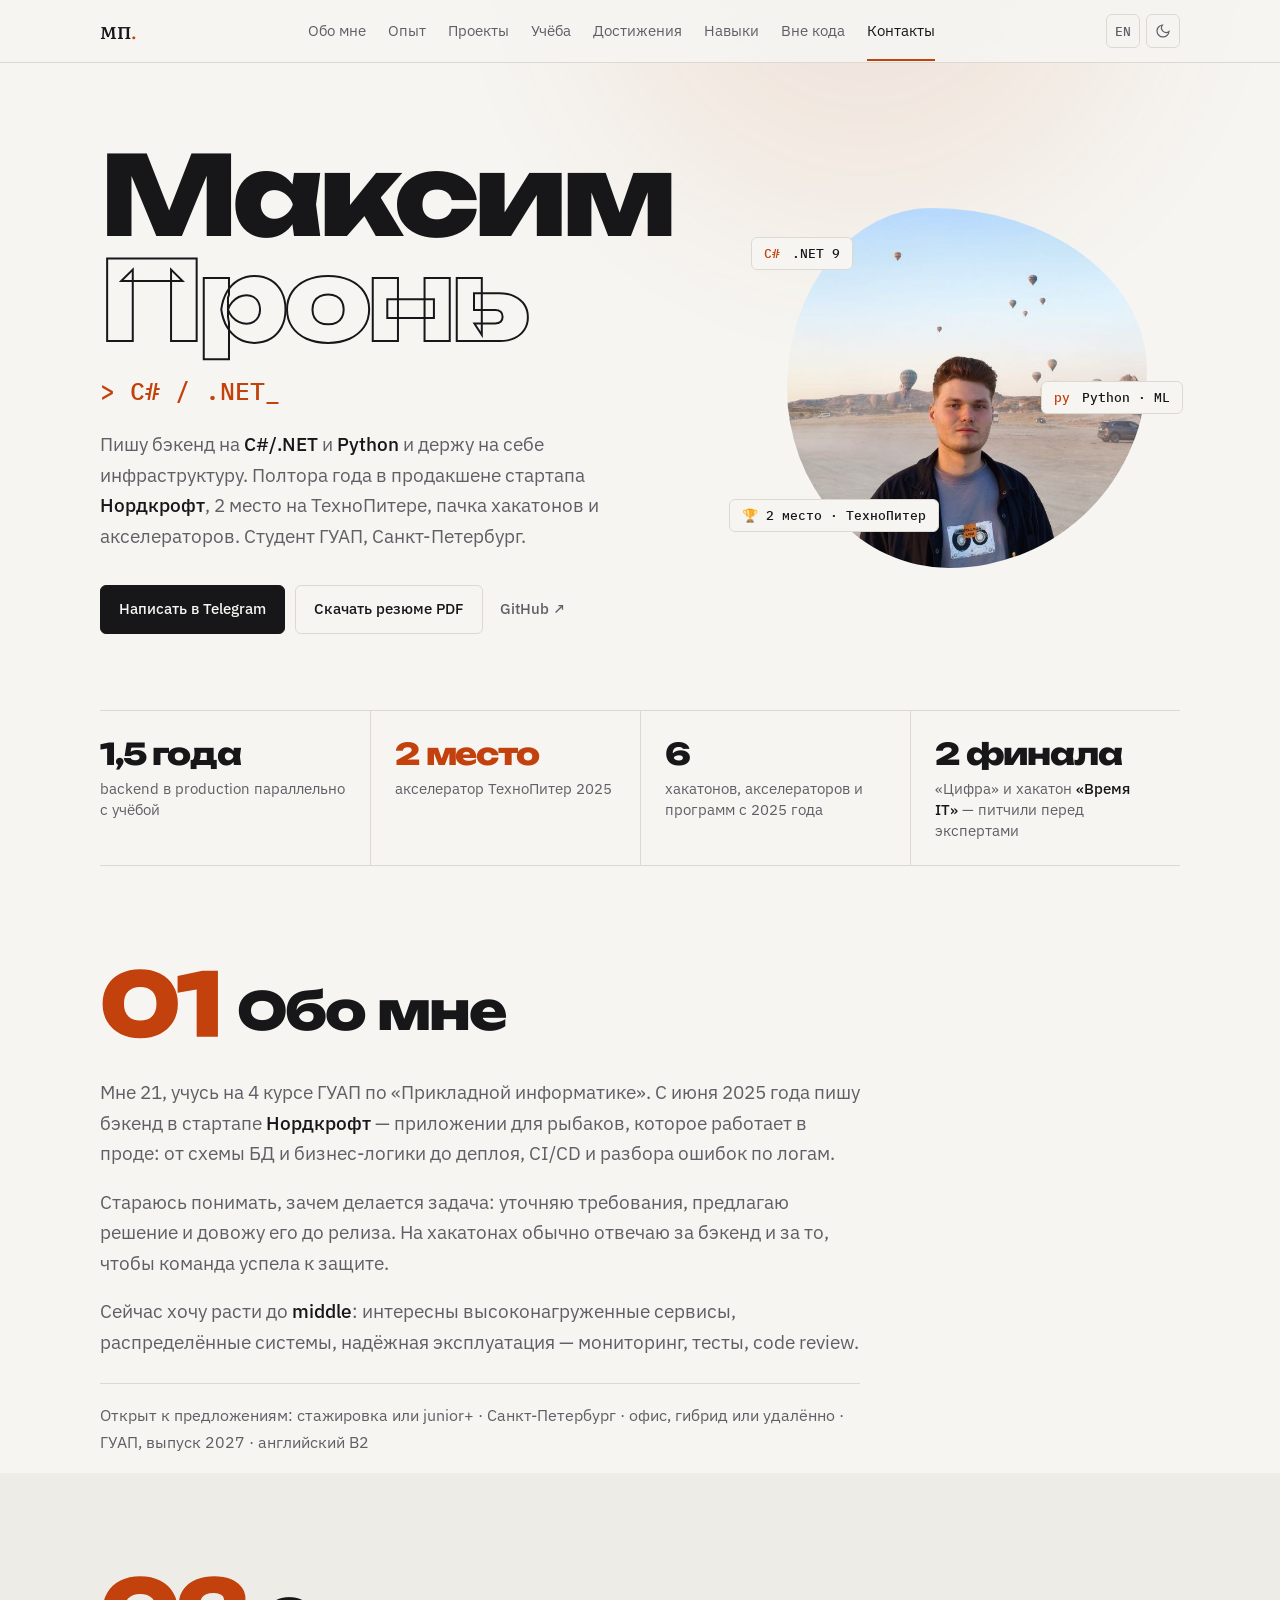
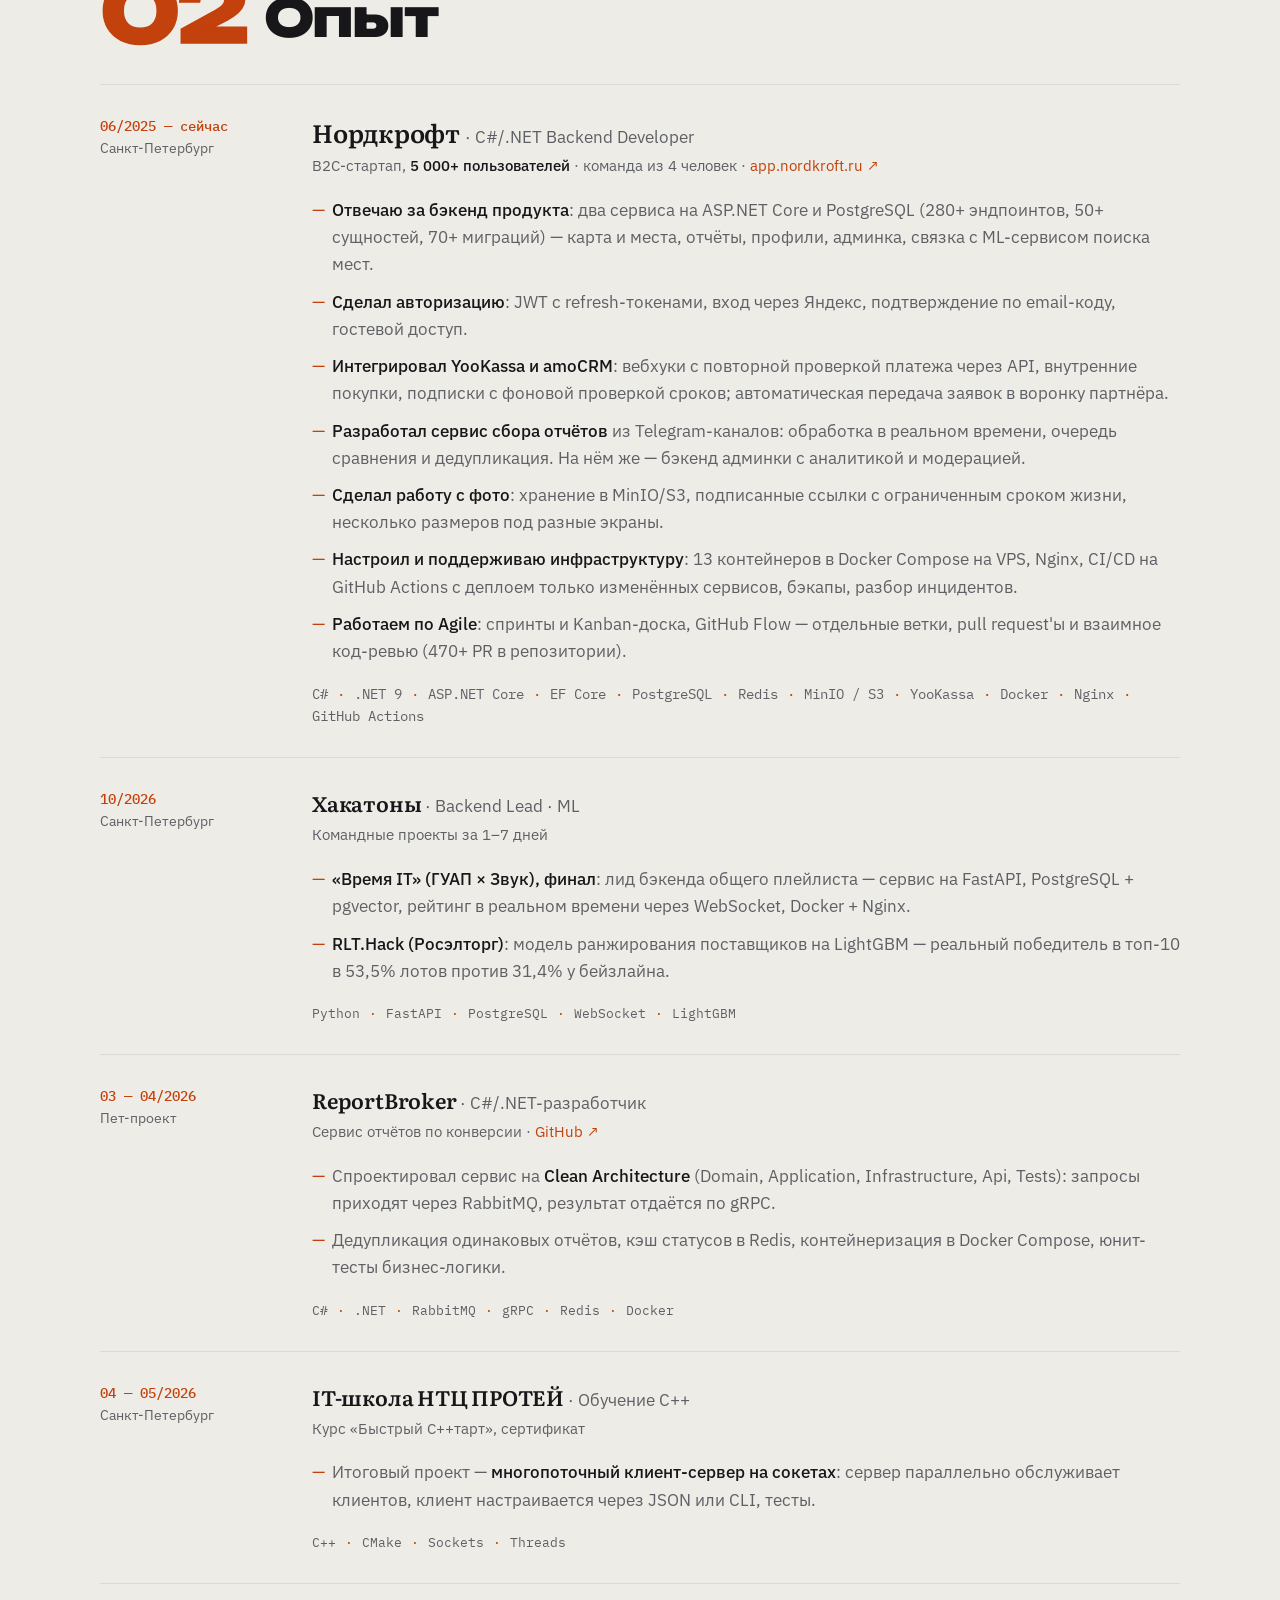
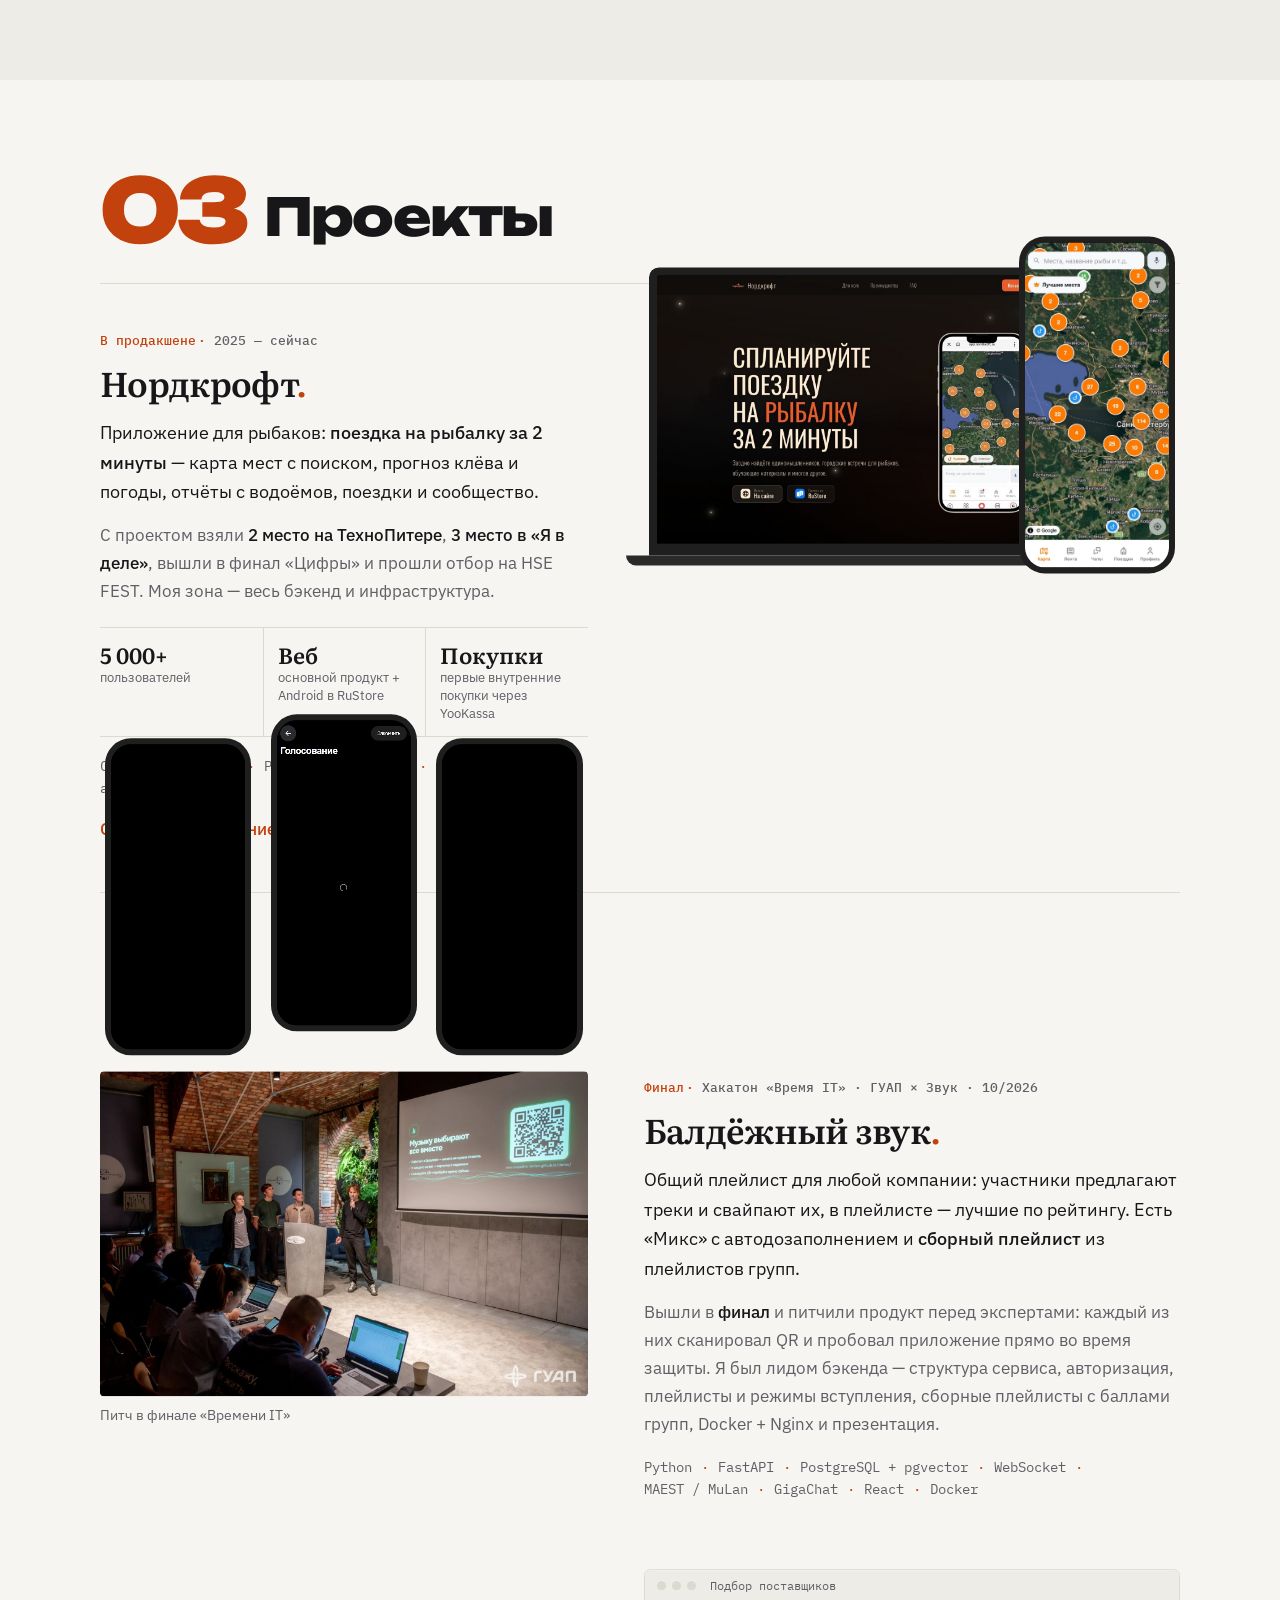
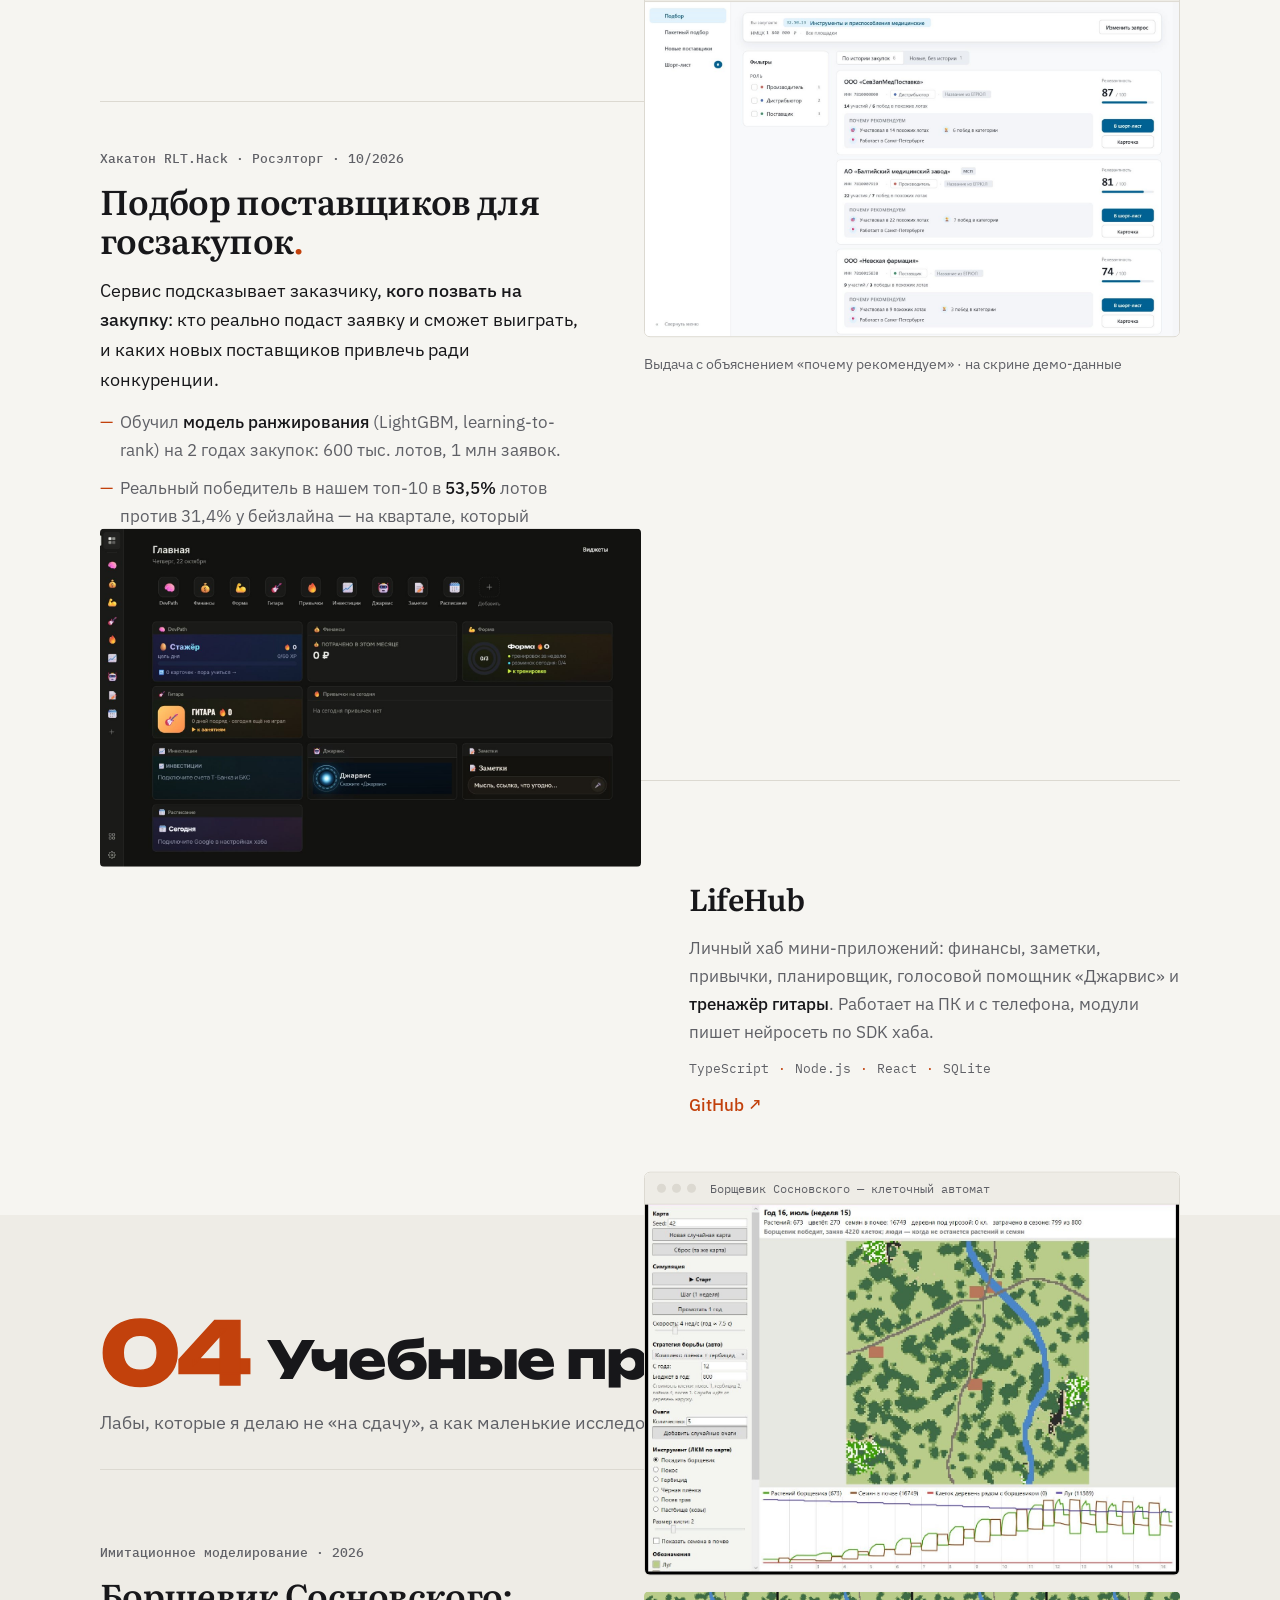
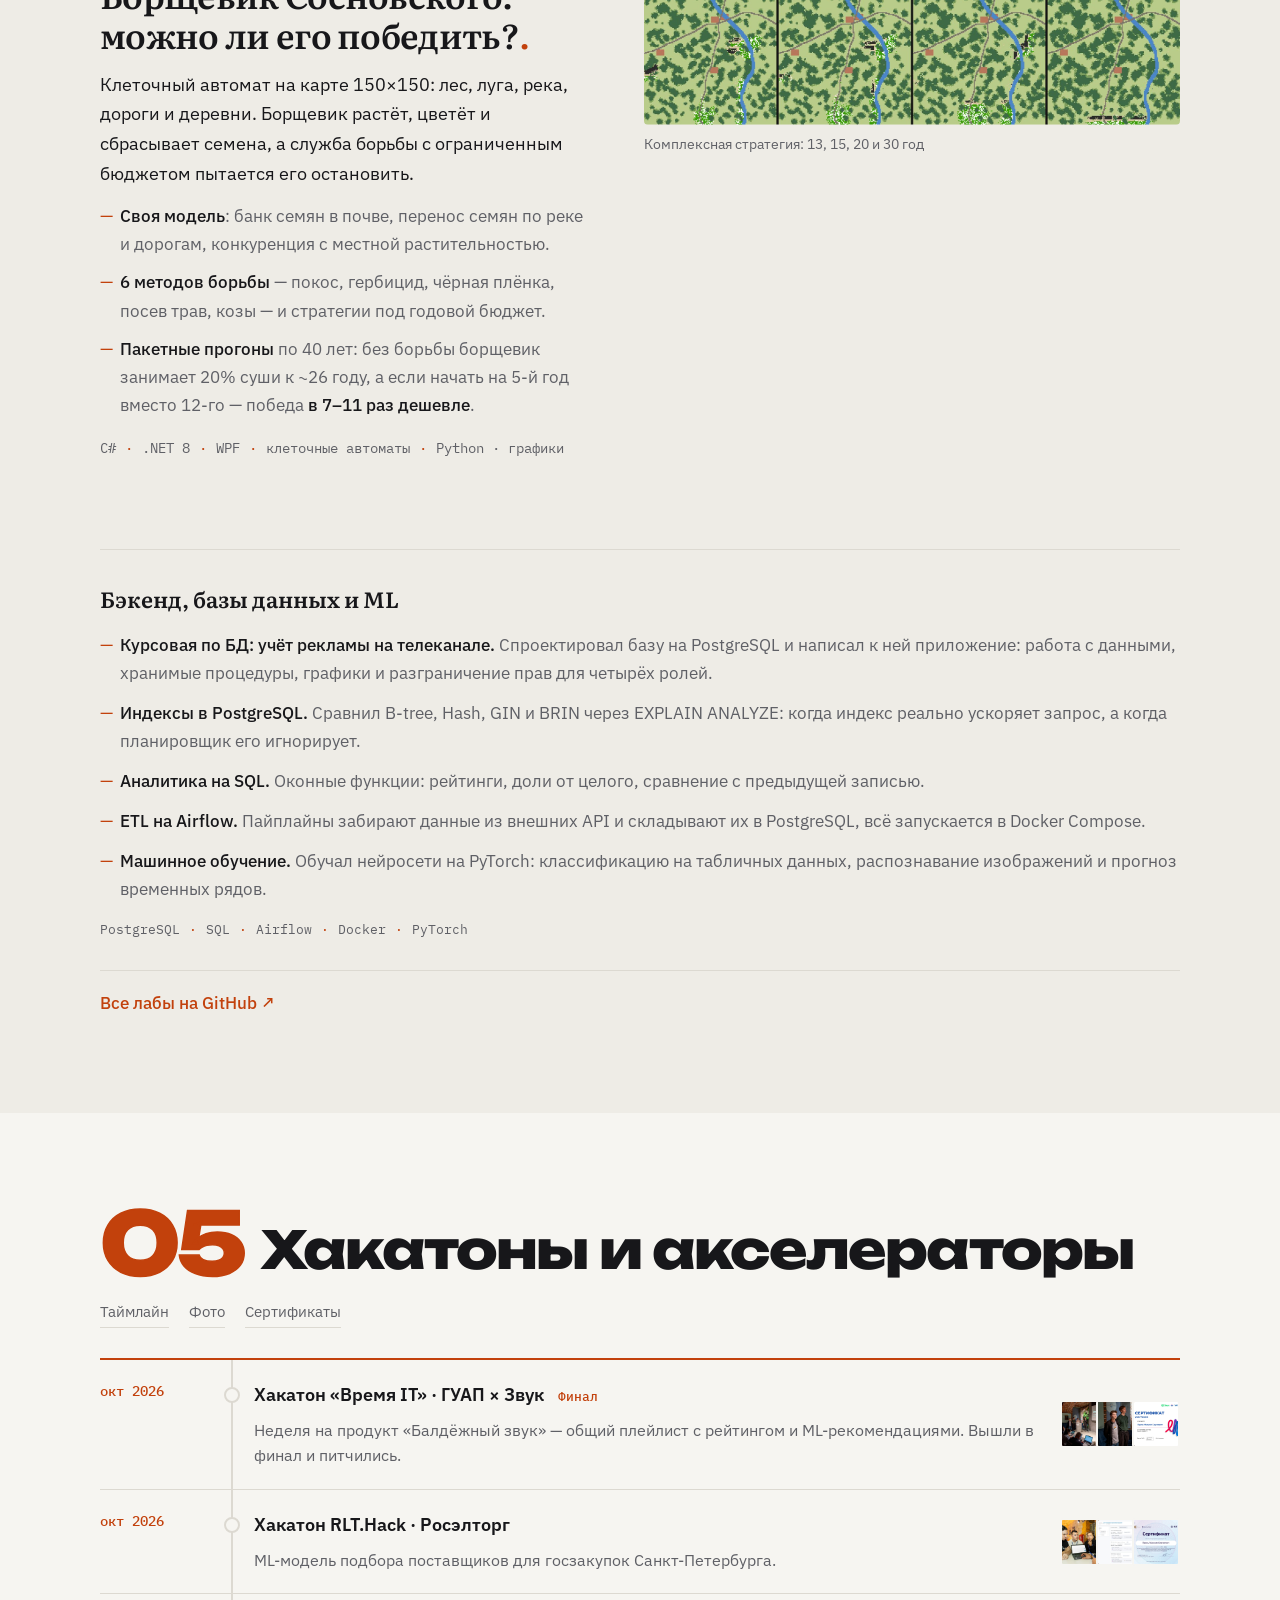
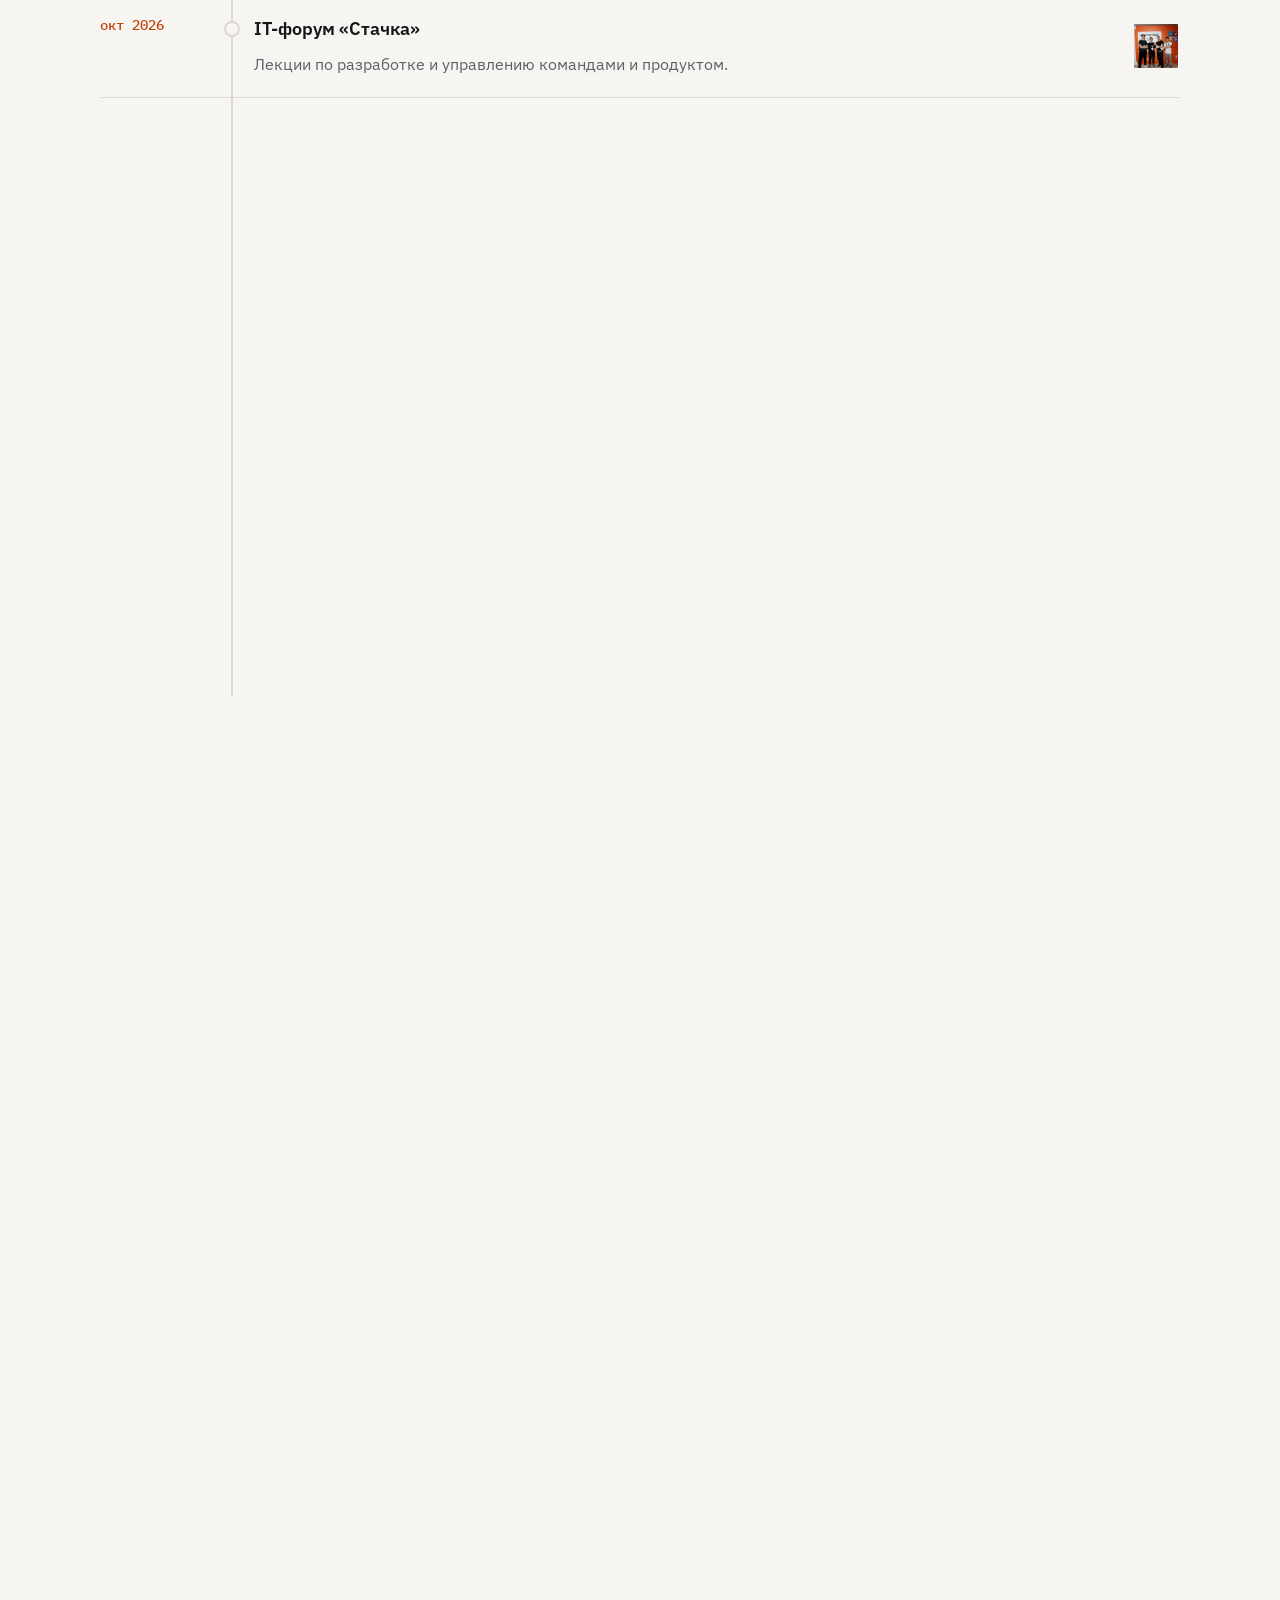
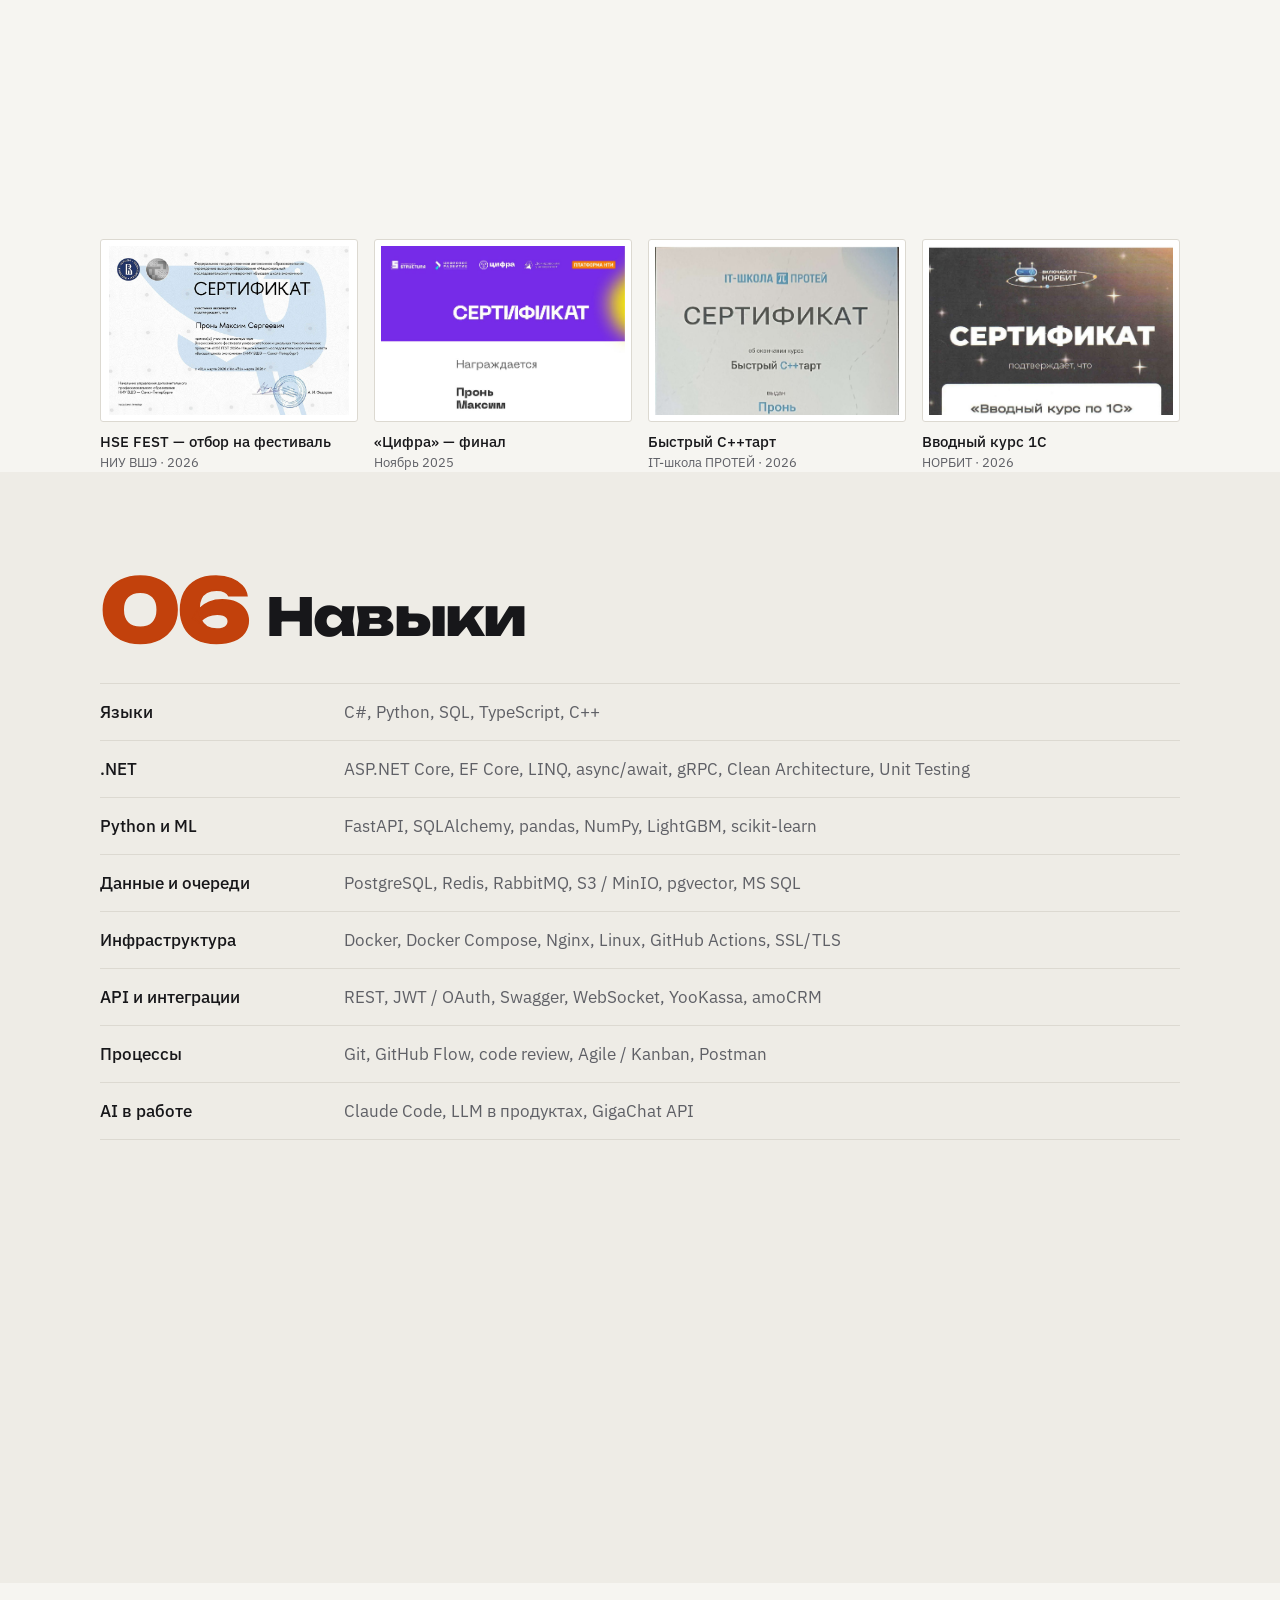
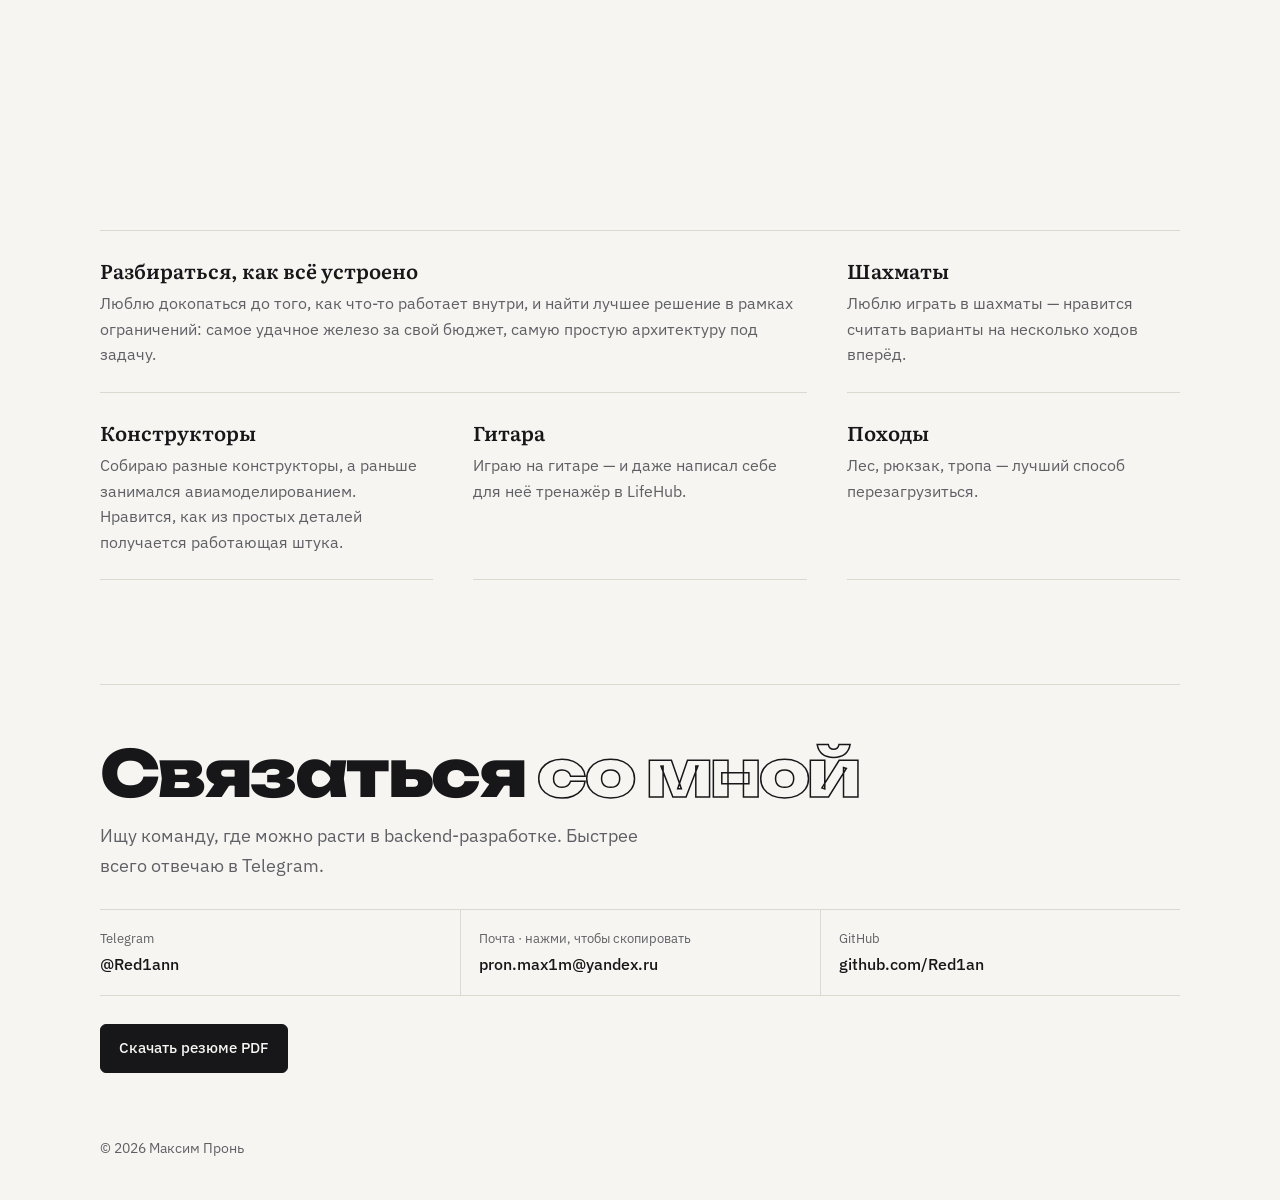
==== commit 35b14e8a: "Борщевик: убран двойной заголовок окна на скриншоте Co-Authored-By: Claude Opus 5.5 <noreply@anthrop" ====
--- a/index.html
+++ b/index.html
@@ -290,7 +290,7 @@
     <div class="project-visual stack">
       <figure class="browser win">
         <div class="browser-bar"><i></i><i></i><i></i><span>Борщевик Сосновского — клеточный автомат</span></div>
-        <img src="img/borsch-window.jpg" alt="Окно симуляции распространения борщевика" data-zoom>
+        <img src="img/borsch-app.jpg" alt="Окно симуляции распространения борщевика" data-zoom>
       </figure>
       <figure class="photo-card strip"><img src="img/borsch-maps.jpg" alt="Карта по годам при комплексной борьбе" data-zoom><figcaption>Комплексная стратегия: 13, 15, 20 и 30 год</figcaption></figure>
     </div>
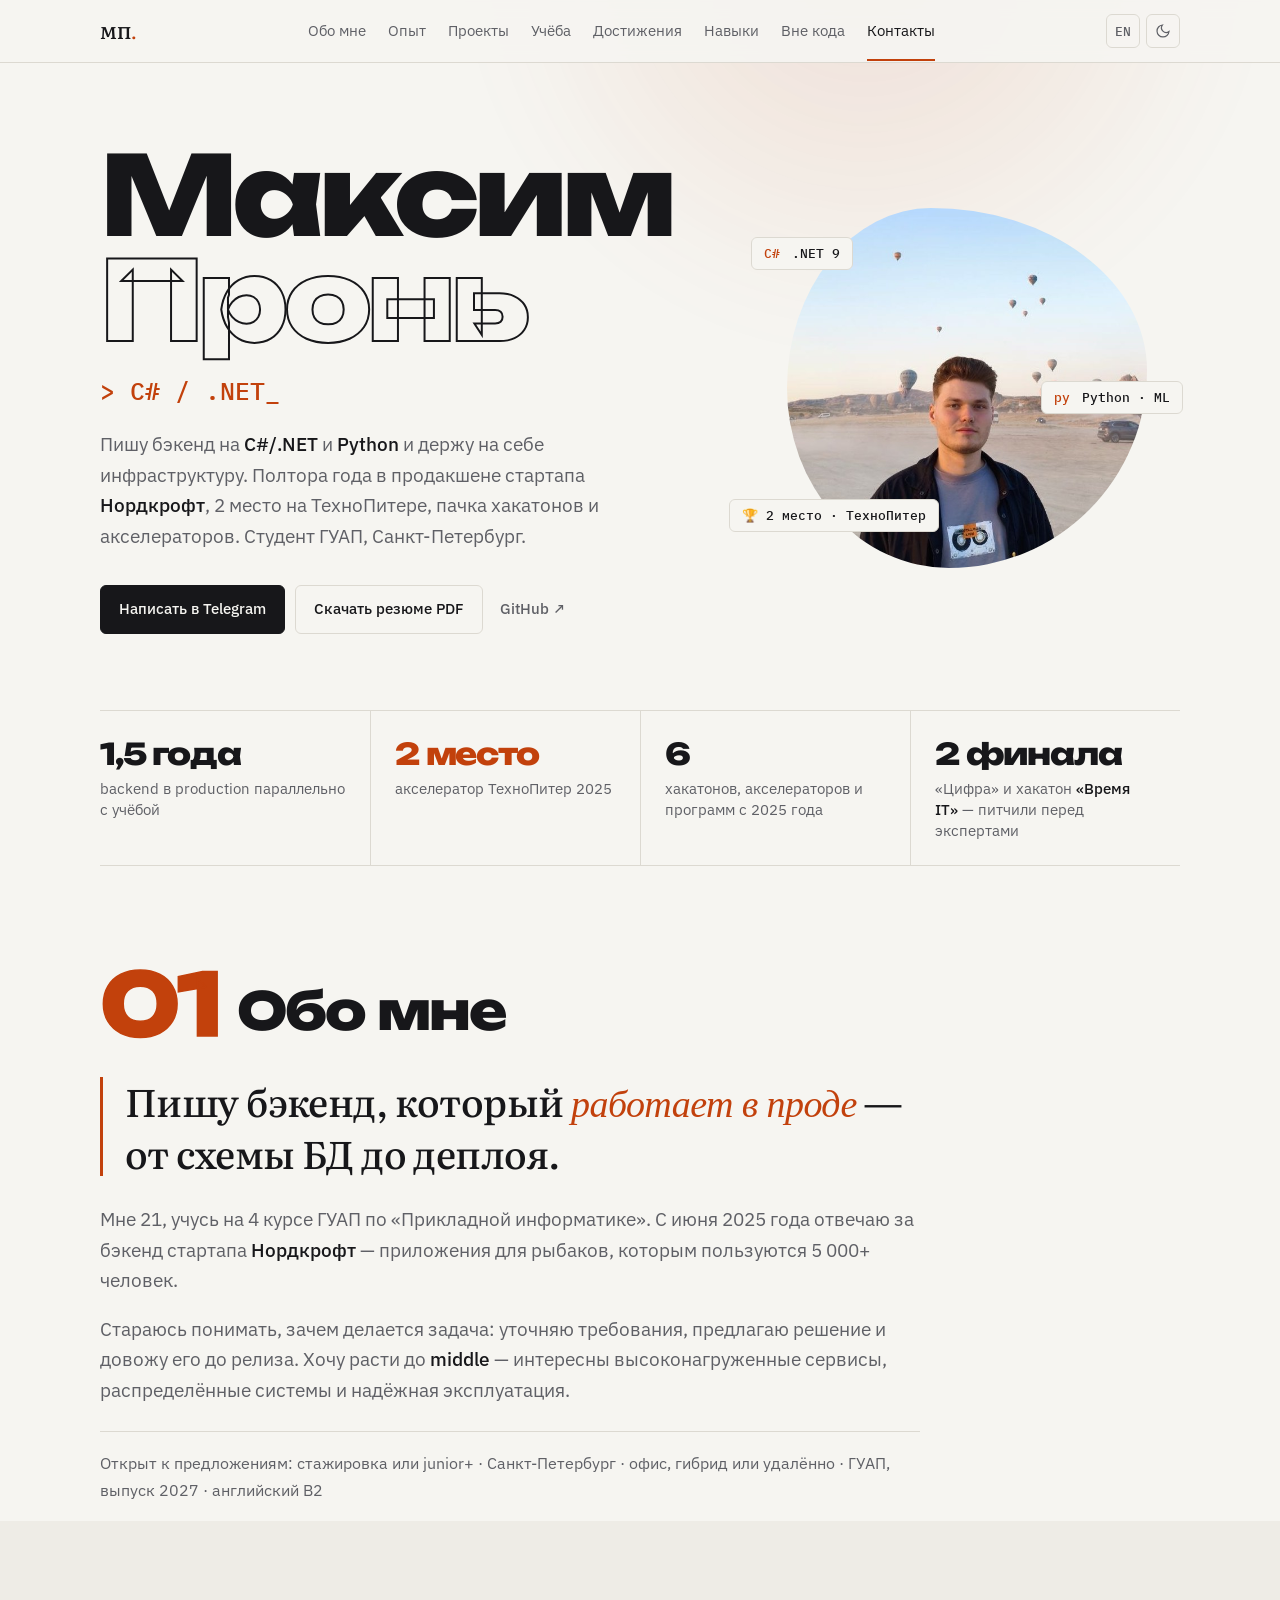
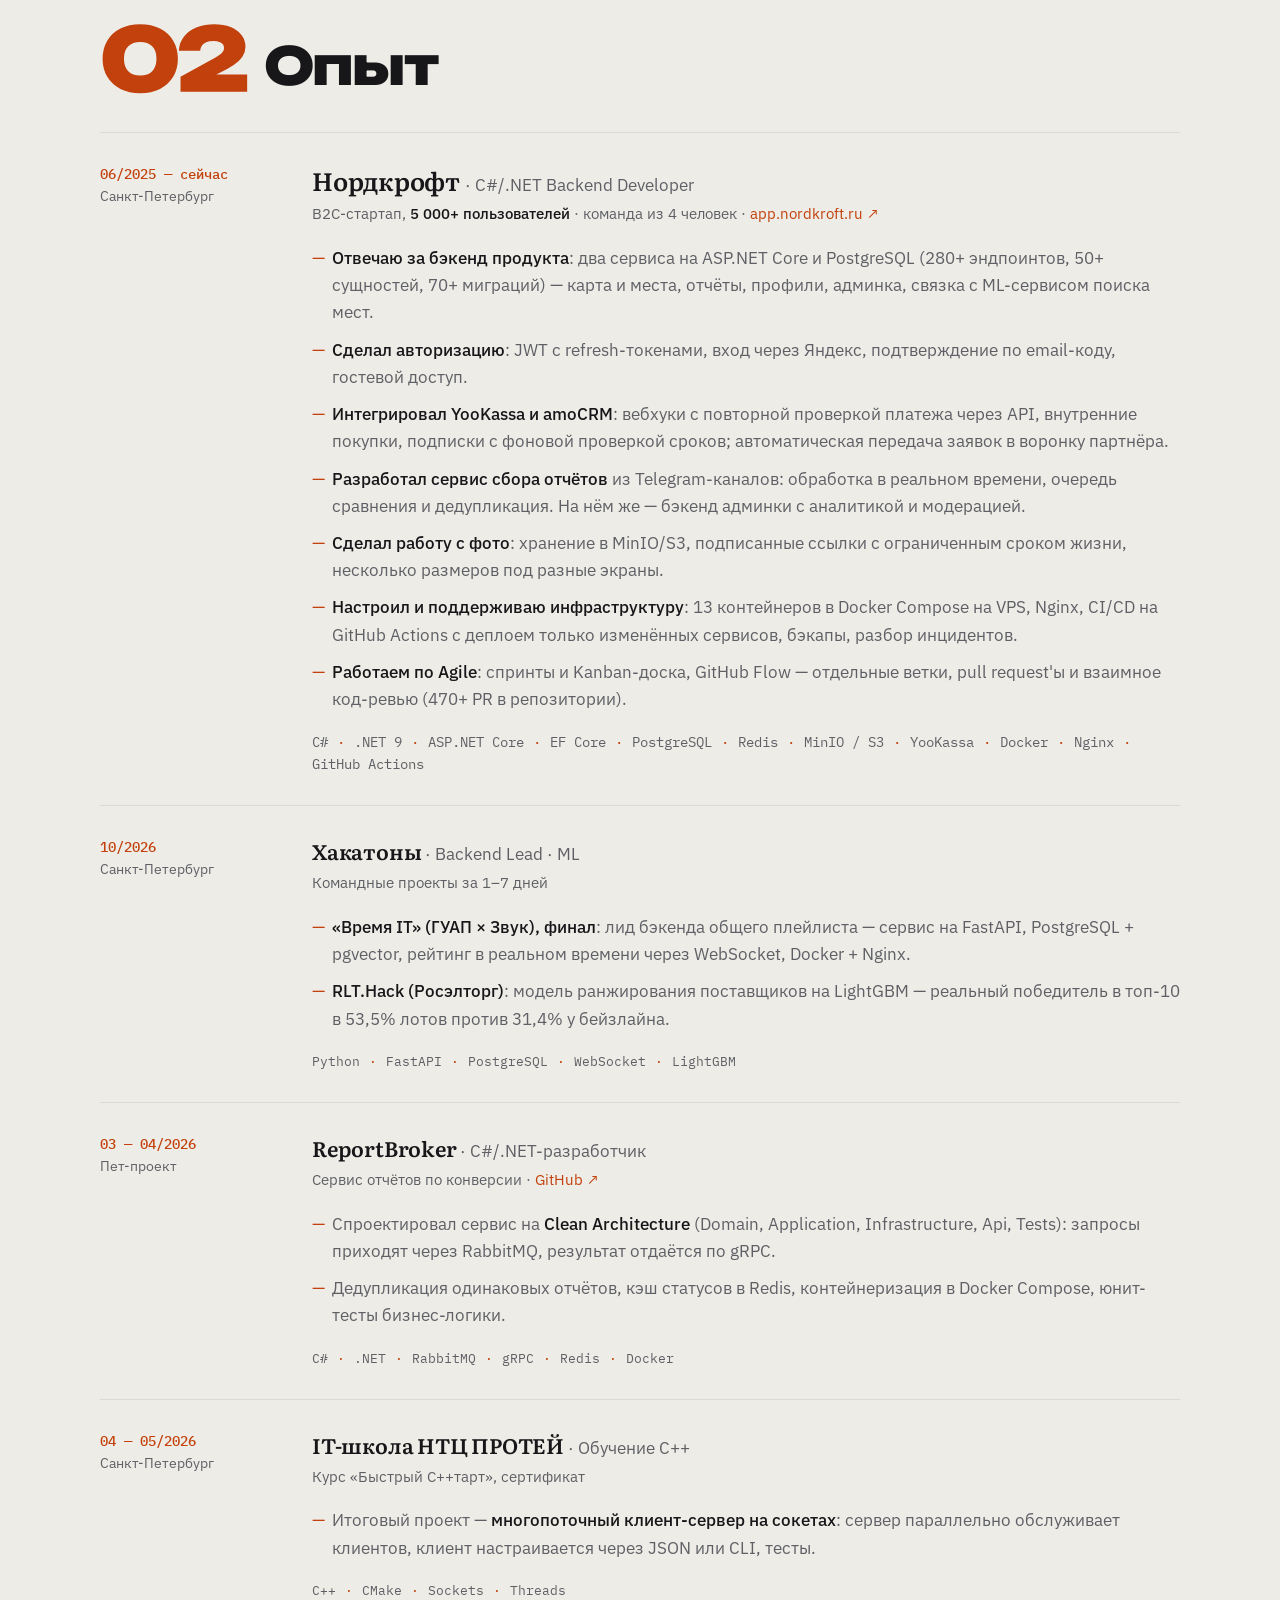
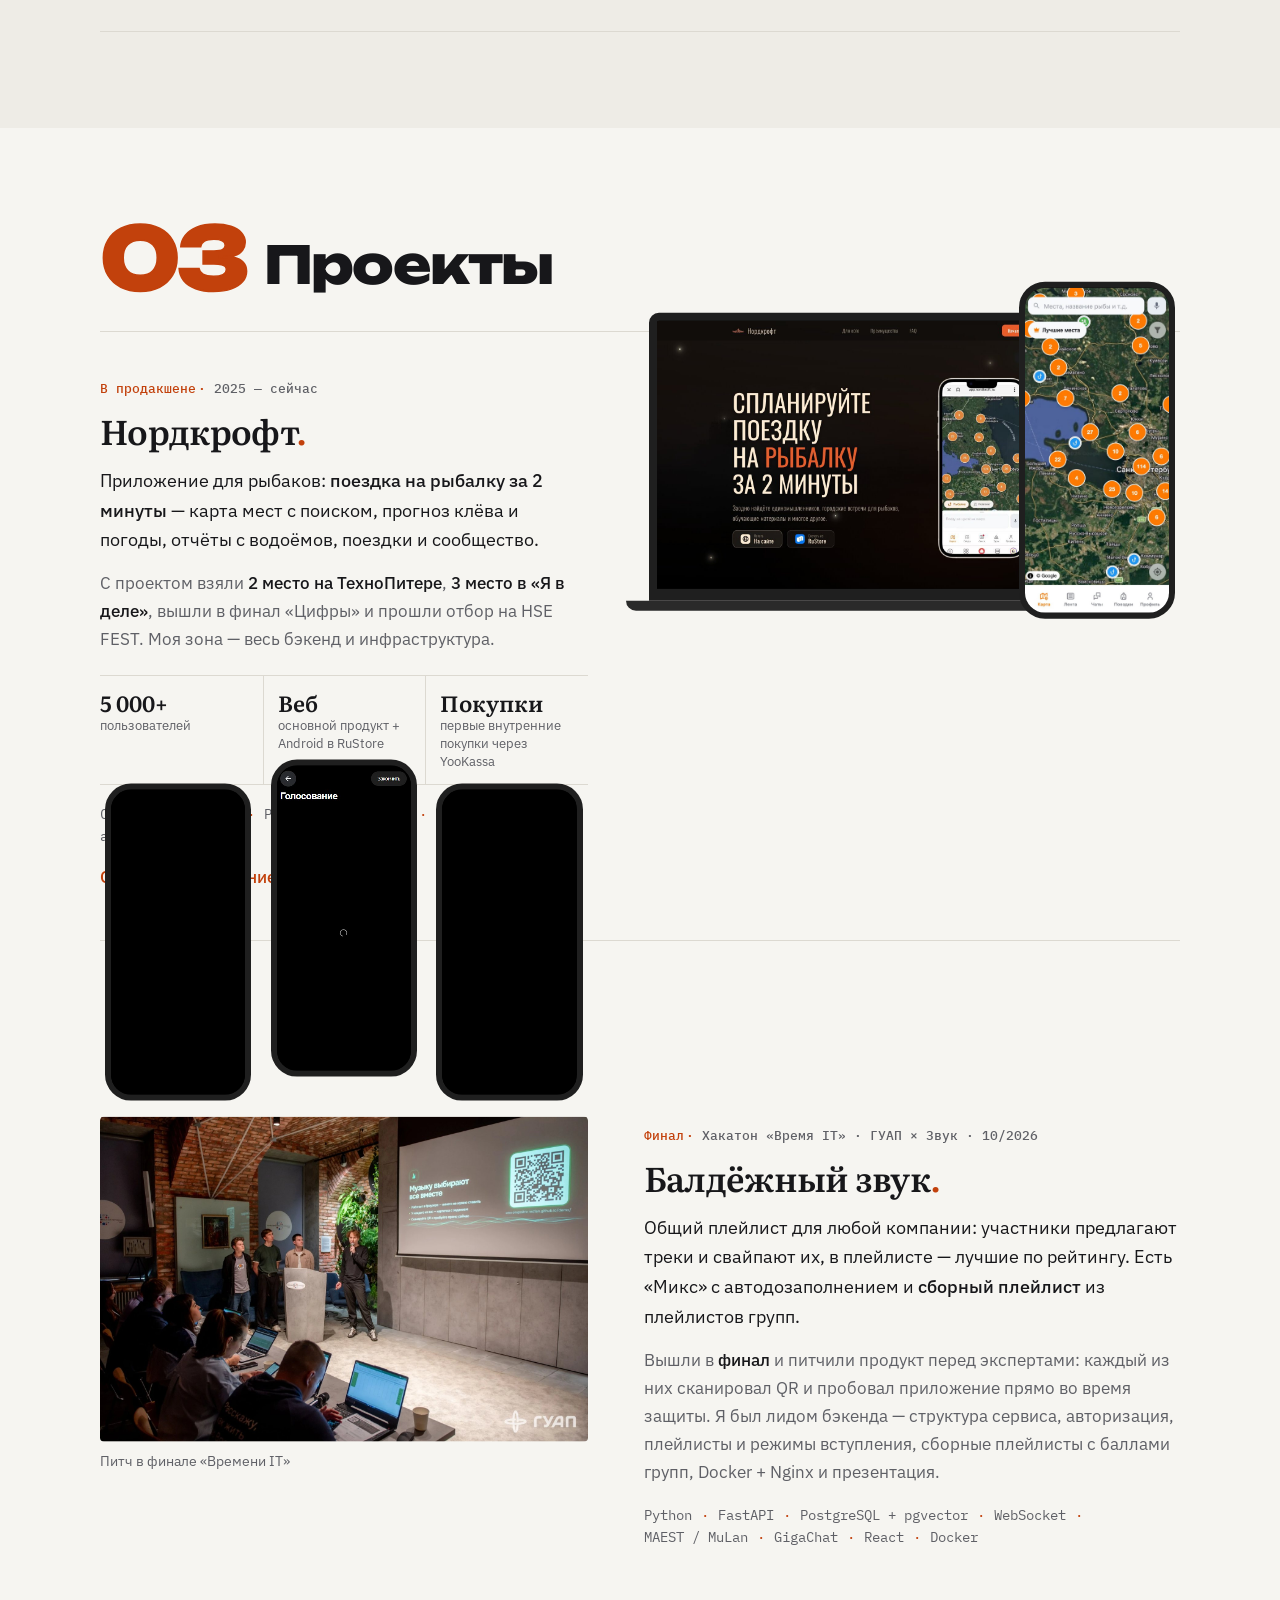
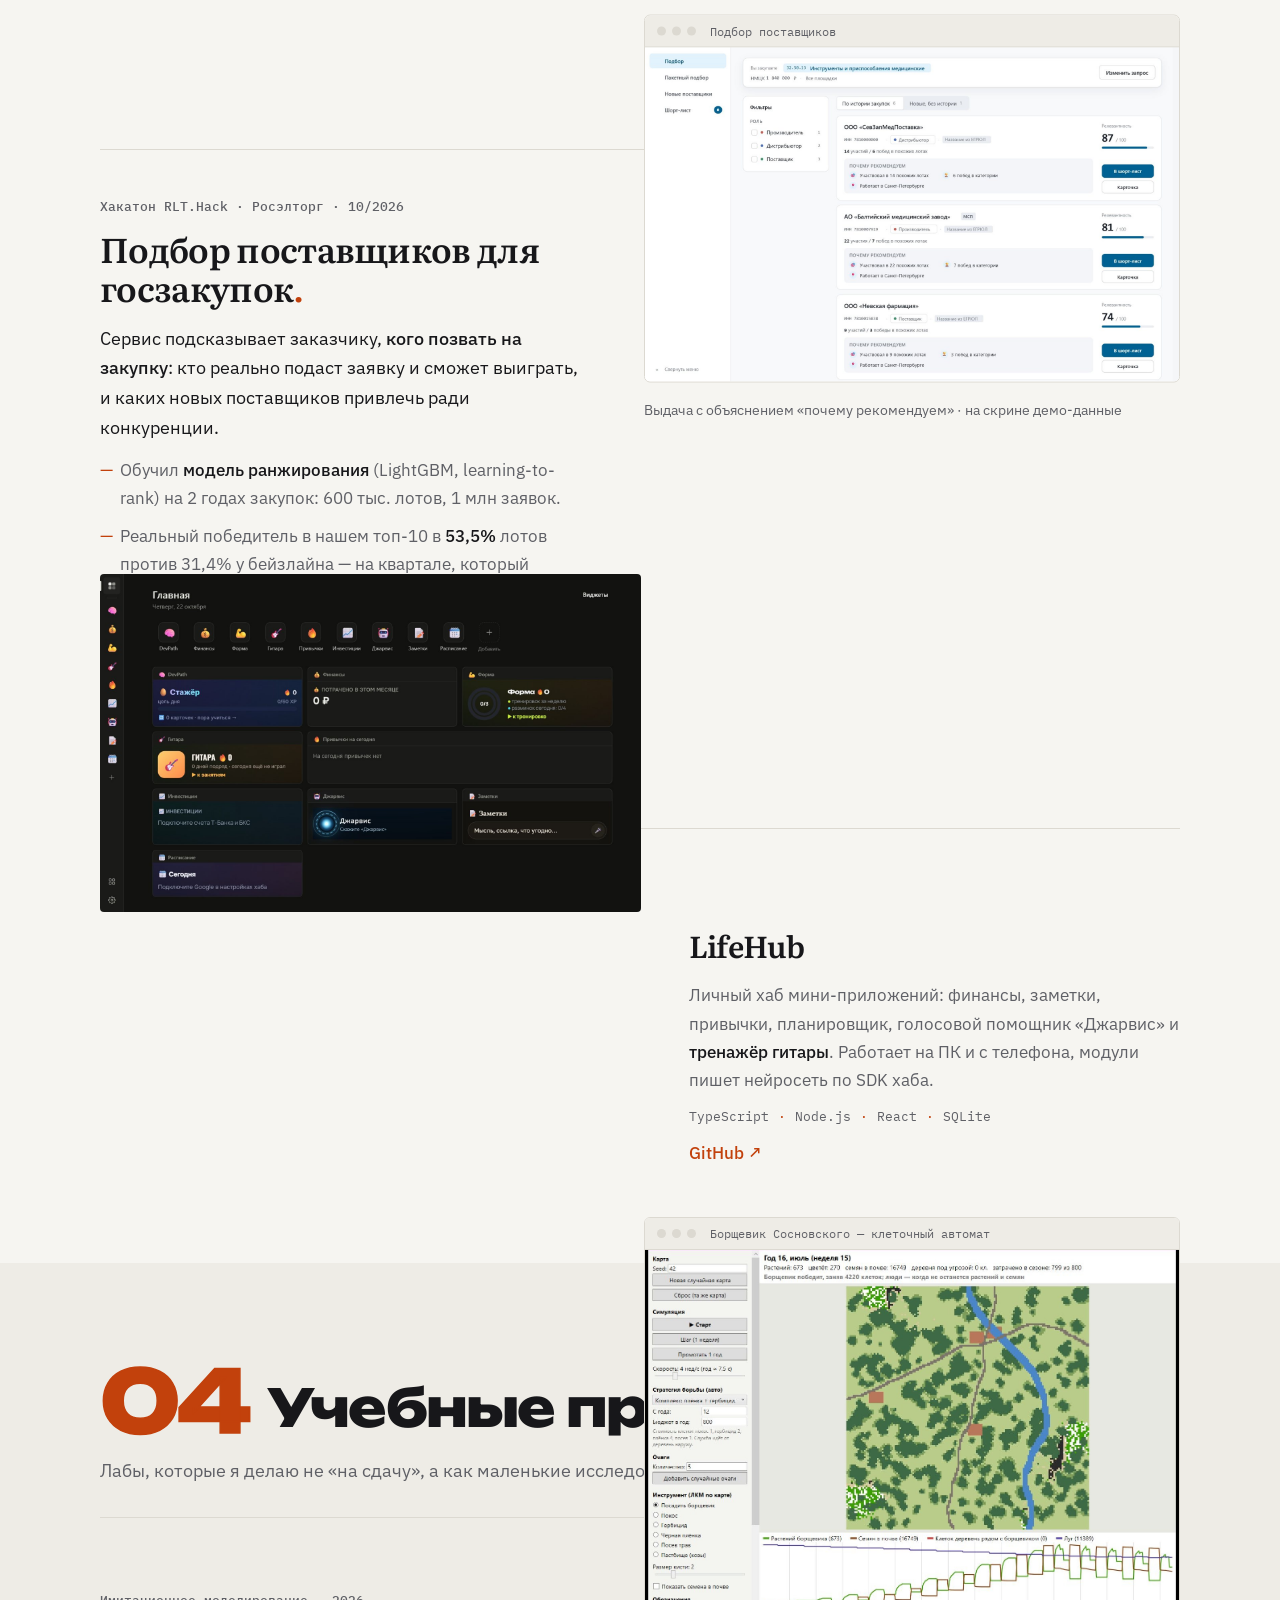
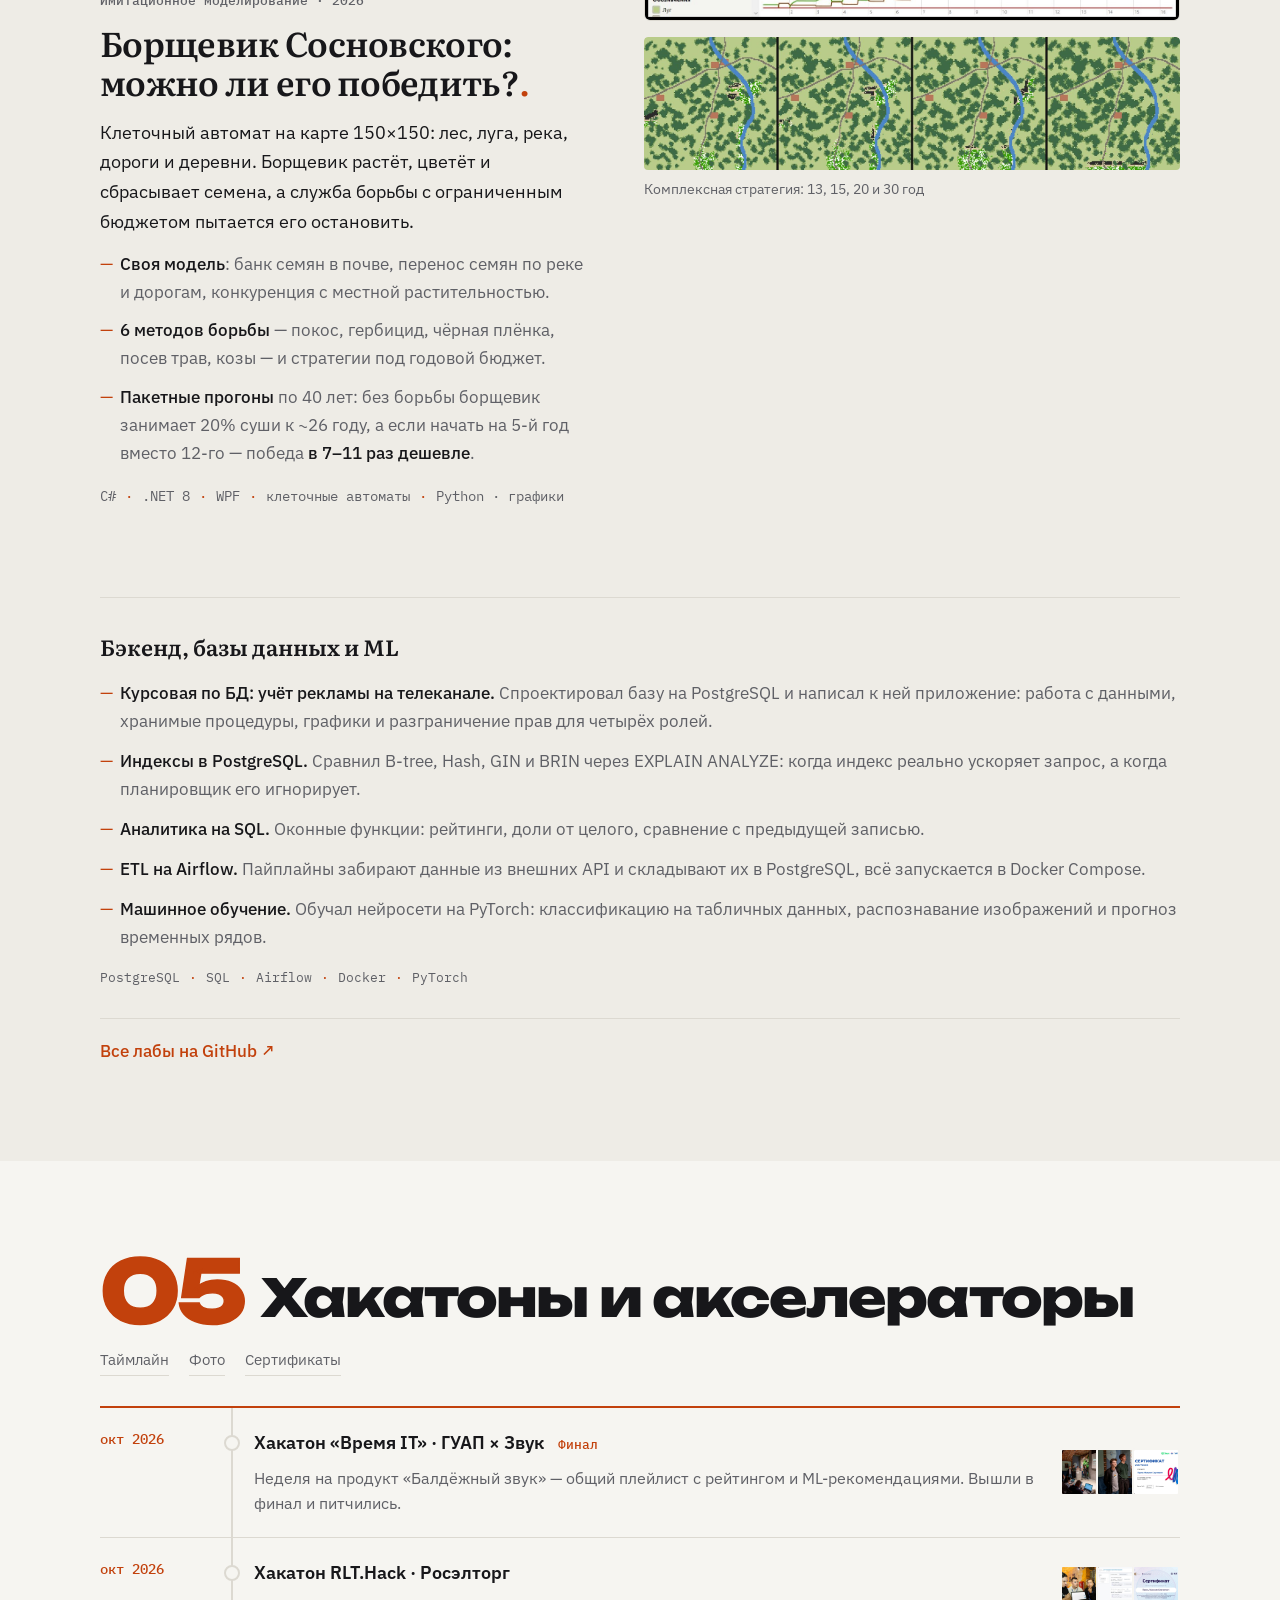
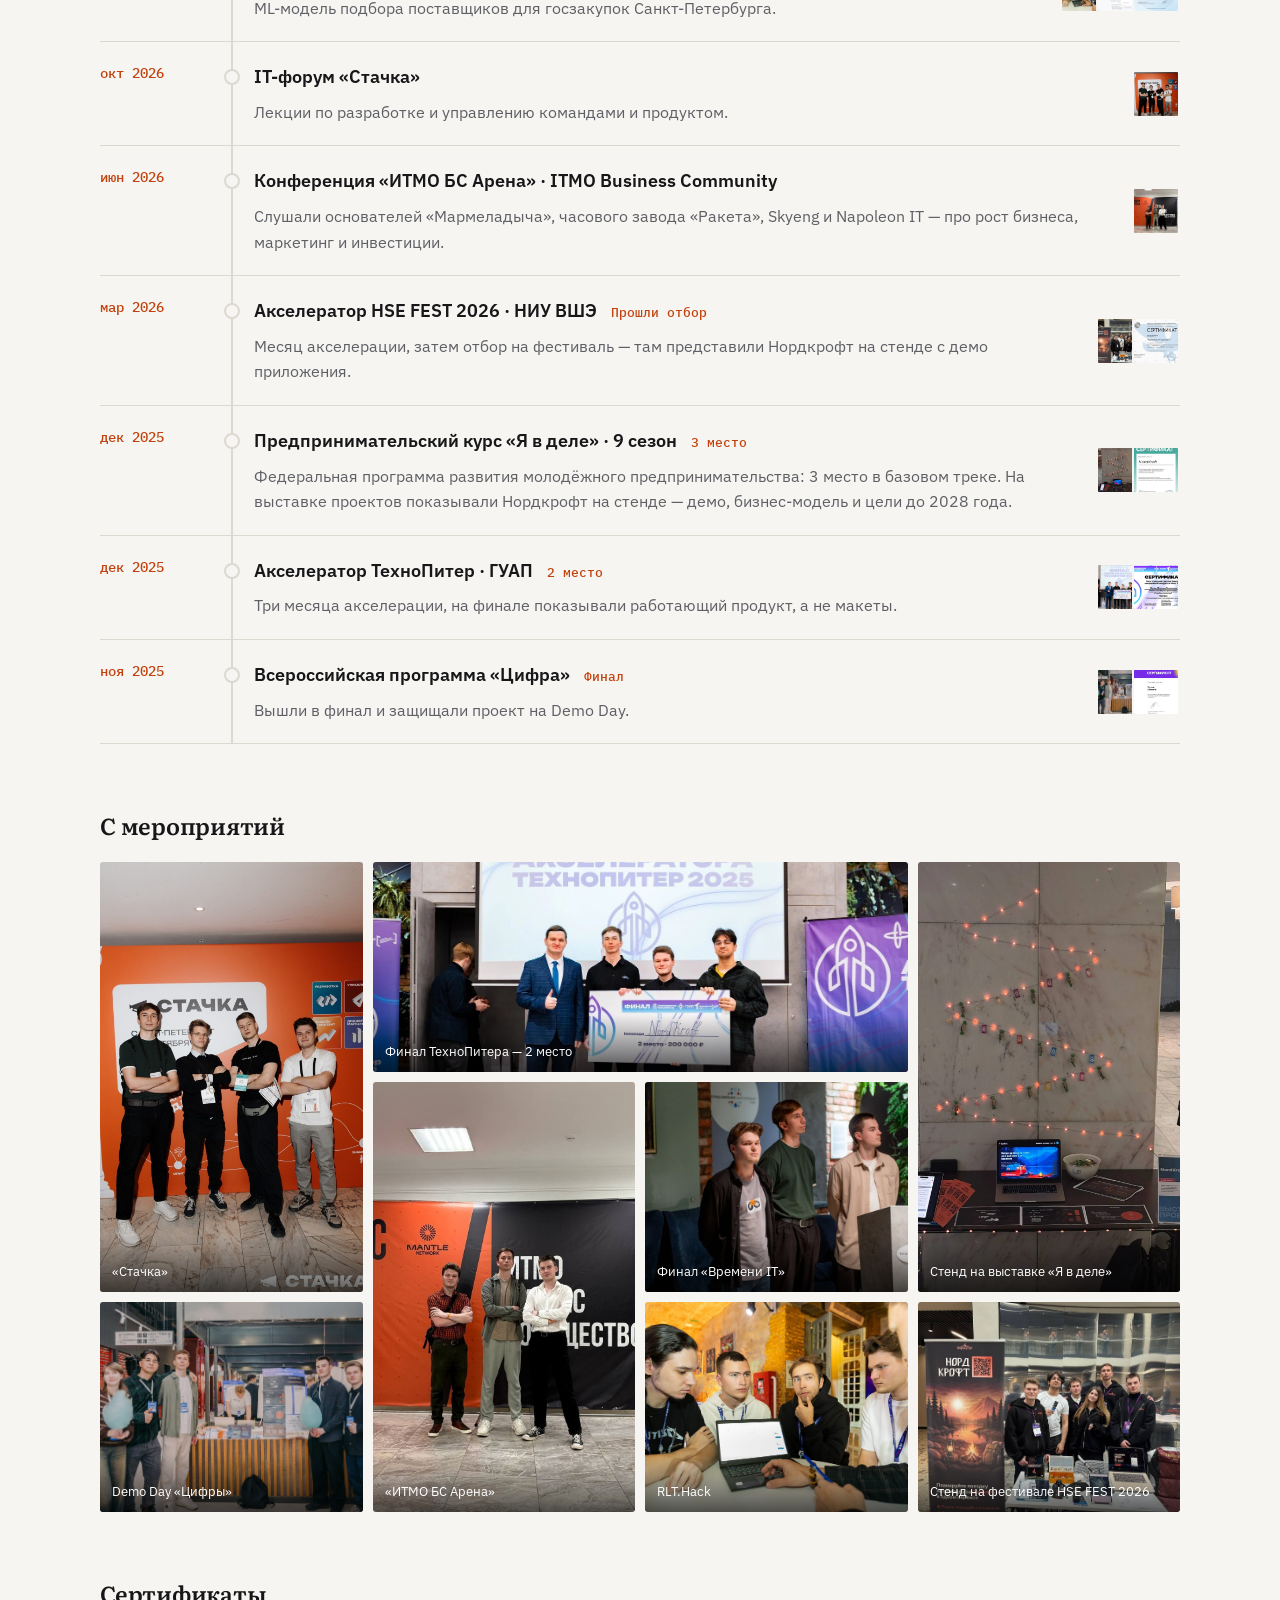
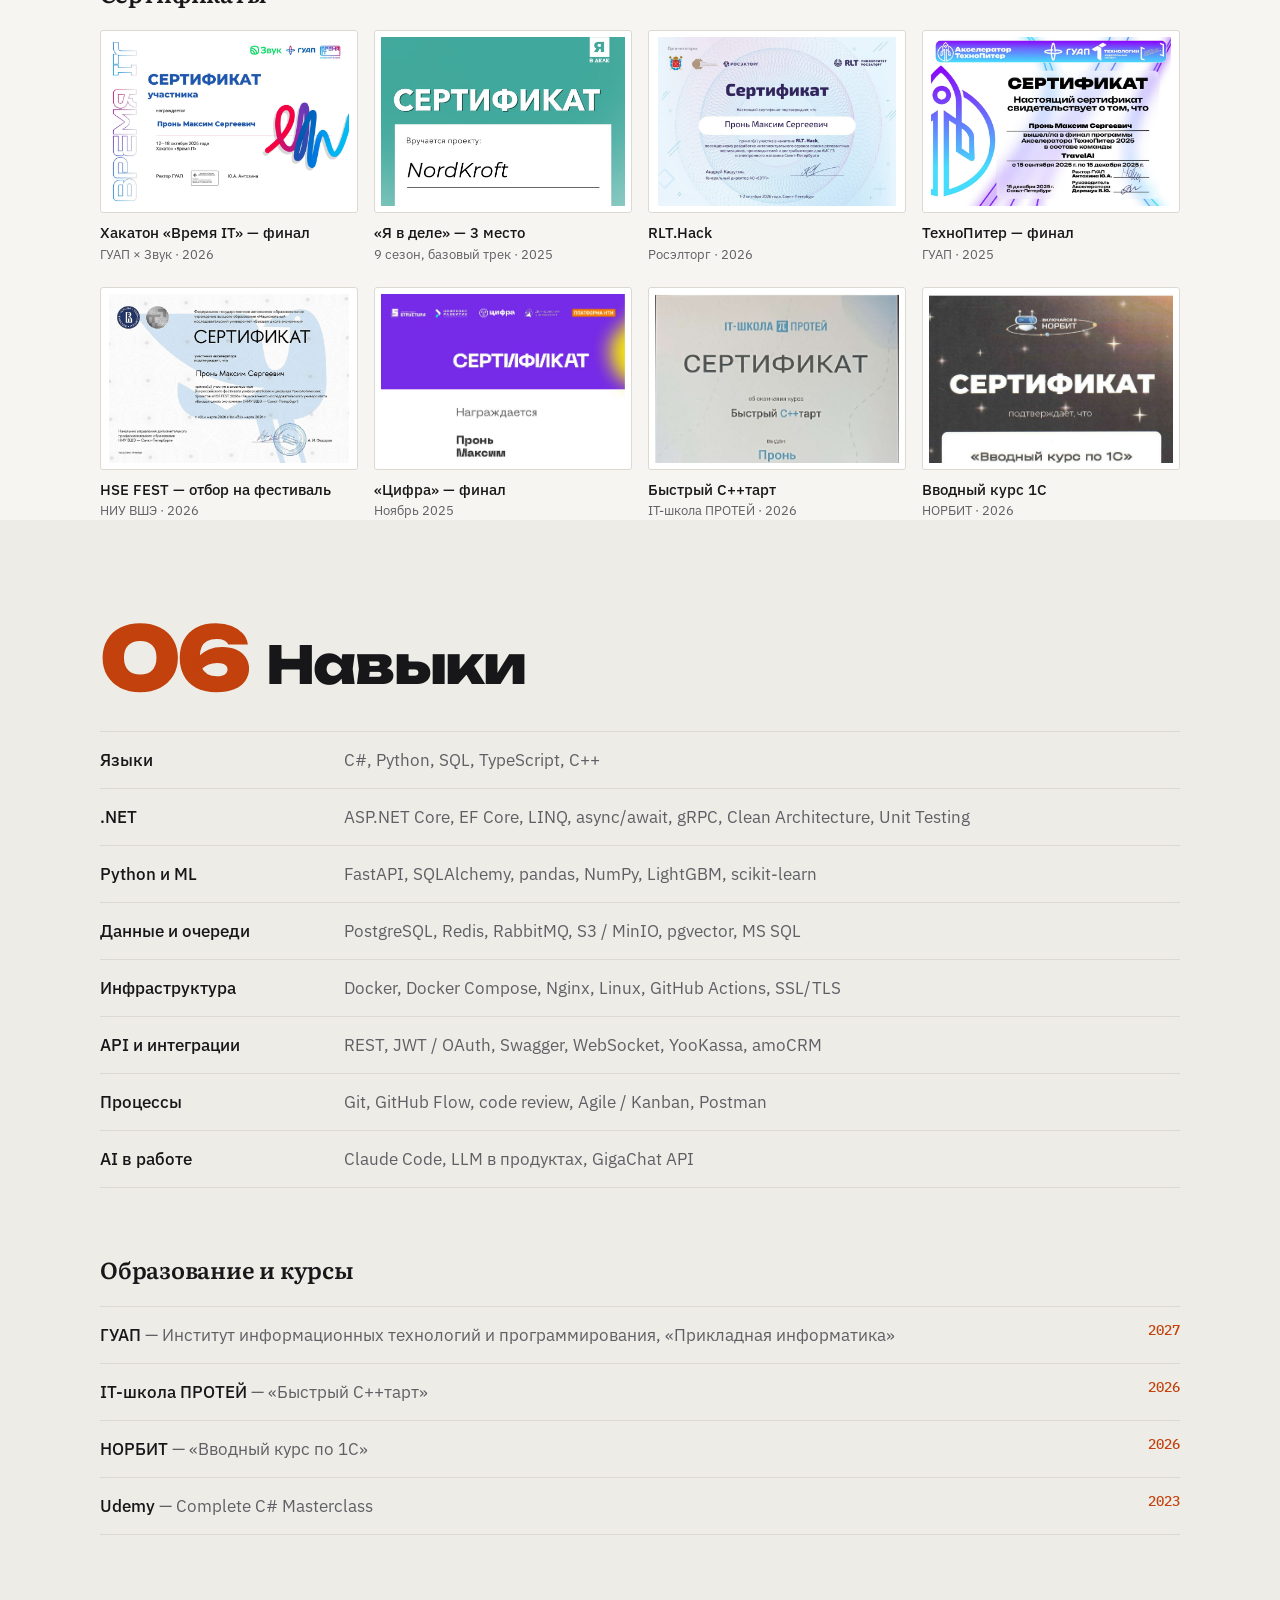
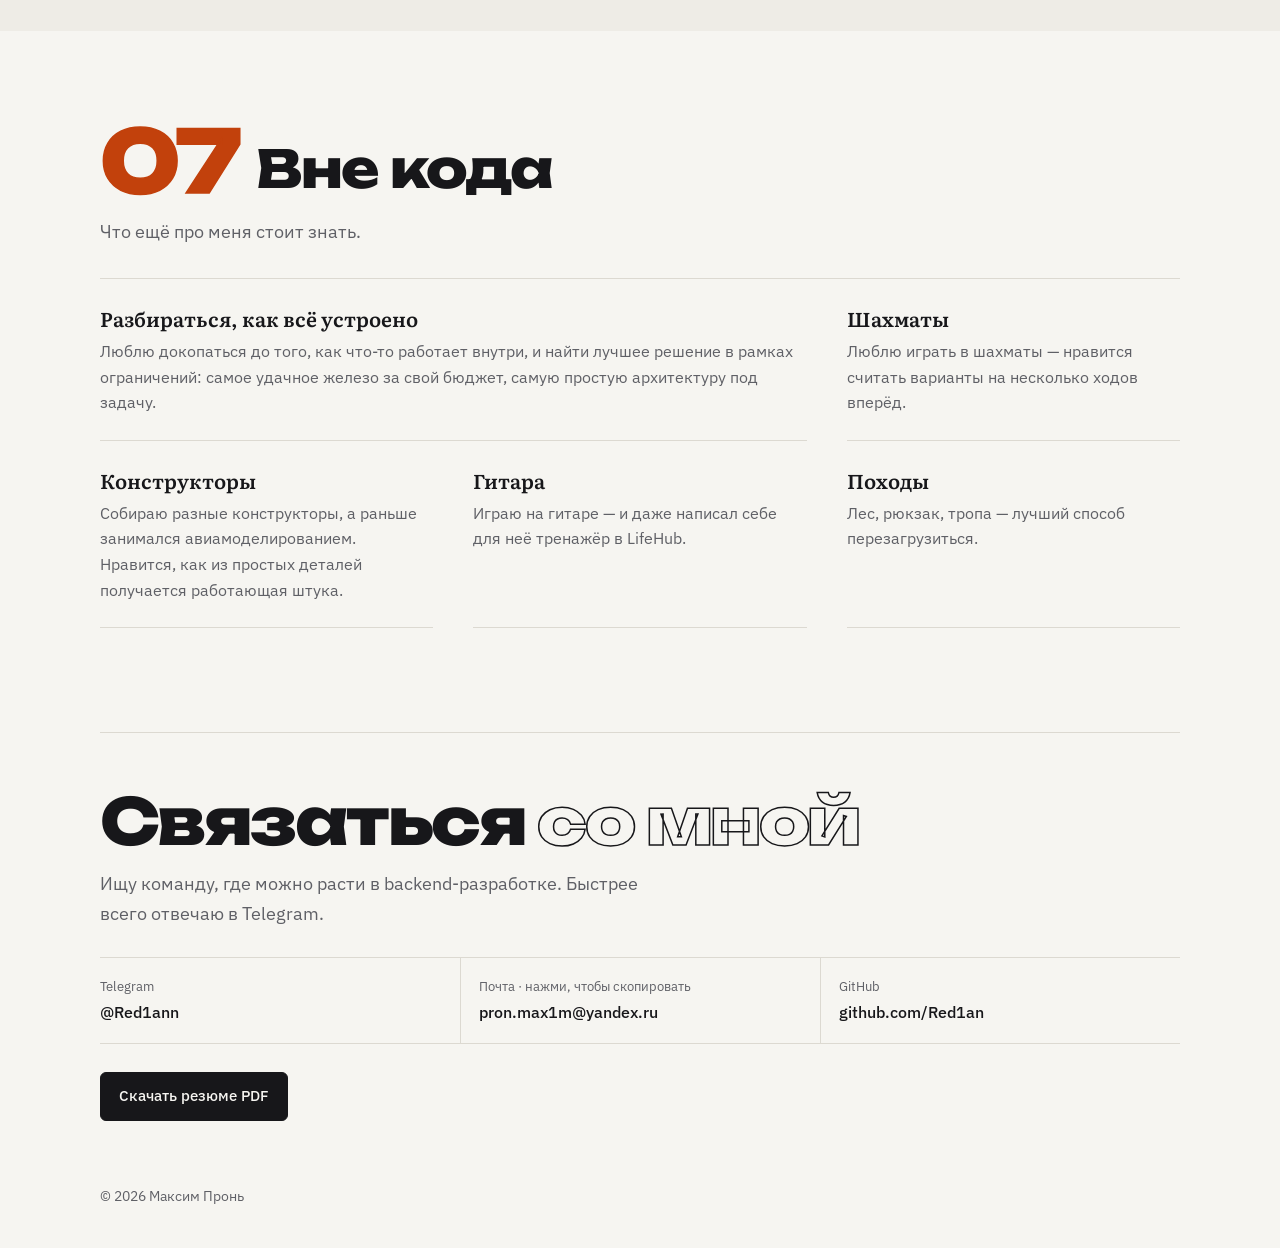
==== commit dfae9b6f: "Обо мне: крупная фраза с акцентом и два коротких абзаца Co-Authored-By: Claude Opus 5.5 <noreply@ant" ====
--- a/index.html
+++ b/index.html
@@ -24,7 +24,7 @@
 <link rel="preconnect" href="https://fonts.googleapis.com">
 <link rel="preconnect" href="https://fonts.gstatic.com" crossorigin>
 <link href="https://fonts.googleapis.com/css2?family=Unbounded:wght@800&family=Literata:opsz,wght@7..72,500;7..72,600&family=IBM+Plex+Sans:wght@400;500;600&family=IBM+Plex+Mono:wght@400;500&display=swap" rel="stylesheet">
-<link rel="stylesheet" href="style.css?v=32">
+<link rel="stylesheet" href="style.css?v=33">
 </head>
 <body>
 <div class="progress" id="progress" aria-hidden="true"></div>
@@ -98,13 +98,11 @@
   <div class="section-head reveal"><span class="section-num">01</span><h2>Обо мне</h2></div>
   <div class="about-grid">
     <div class="about-text reveal">
-      <p>Мне 21, учусь на 4 курсе ГУАП по «Прикладной информатике». С июня 2025 года пишу бэкенд в стартапе
-        <b>Нордкрофт</b> — приложении для рыбаков, которое работает в проде: от схемы БД и бизнес-логики до
-        деплоя, CI/CD и разбора ошибок по логам.</p>
+      <p class="about-quote">Пишу бэкенд, который <em>работает в проде</em> — от схемы БД до деплоя.</p>
+      <p>Мне 21, учусь на 4 курсе ГУАП по «Прикладной информатике». С июня 2025 года отвечаю за бэкенд стартапа
+        <b>Нордкрофт</b> — приложения для рыбаков, которым пользуются 5 000+ человек.</p>
       <p>Стараюсь понимать, зачем делается задача: уточняю требования, предлагаю решение и довожу его до релиза.
-        На хакатонах обычно отвечаю за бэкенд и за то, чтобы команда успела к защите.</p>
-      <p>Сейчас хочу расти до <b>middle</b>: интересны высоконагруженные сервисы, распределённые системы,
-        надёжная эксплуатация — мониторинг, тесты, code review.</p>
+        Хочу расти до <b>middle</b> — интересны высоконагруженные сервисы, распределённые системы и надёжная эксплуатация.</p>
       <p class="about-facts">Открыт к предложениям: стажировка или junior+ · Санкт-Петербург · офис, гибрид или удалённо · ГУАП, выпуск 2027 · английский B2</p>
     </div>
   </div>
--- a/style.css
+++ b/style.css
@@ -165,9 +165,14 @@
 .progress { position: fixed; top: 0; left: 0; height: 2px; width: 100%; z-index: 60; background: var(--accent); transform-origin: 0 50%; transform: scaleX(0); }
 
 /* ---------- about ---------- */
-.about-grid { max-width: 760px; }
+.about-grid { max-width: 820px; }
 .about-text p { font-size: 18.5px; margin-bottom: 18px; color: var(--muted); }
 .about-text b { color: var(--text); font-weight: 500; }
+.about-text .about-quote {
+  font: 500 clamp(26px, 3.2vw, 38px)/1.25 var(--f-head); letter-spacing: -.015em; color: var(--text);
+  margin-bottom: 28px; padding-left: 22px; border-left: 3px solid var(--accent);
+}
+.about-quote em { font-style: italic; color: var(--accent); }
 .about-text .about-facts { margin-top: 26px; padding-top: 18px; border-top: 1px solid var(--line); font-size: 16px; }
 
 /* ---------- experience ---------- */
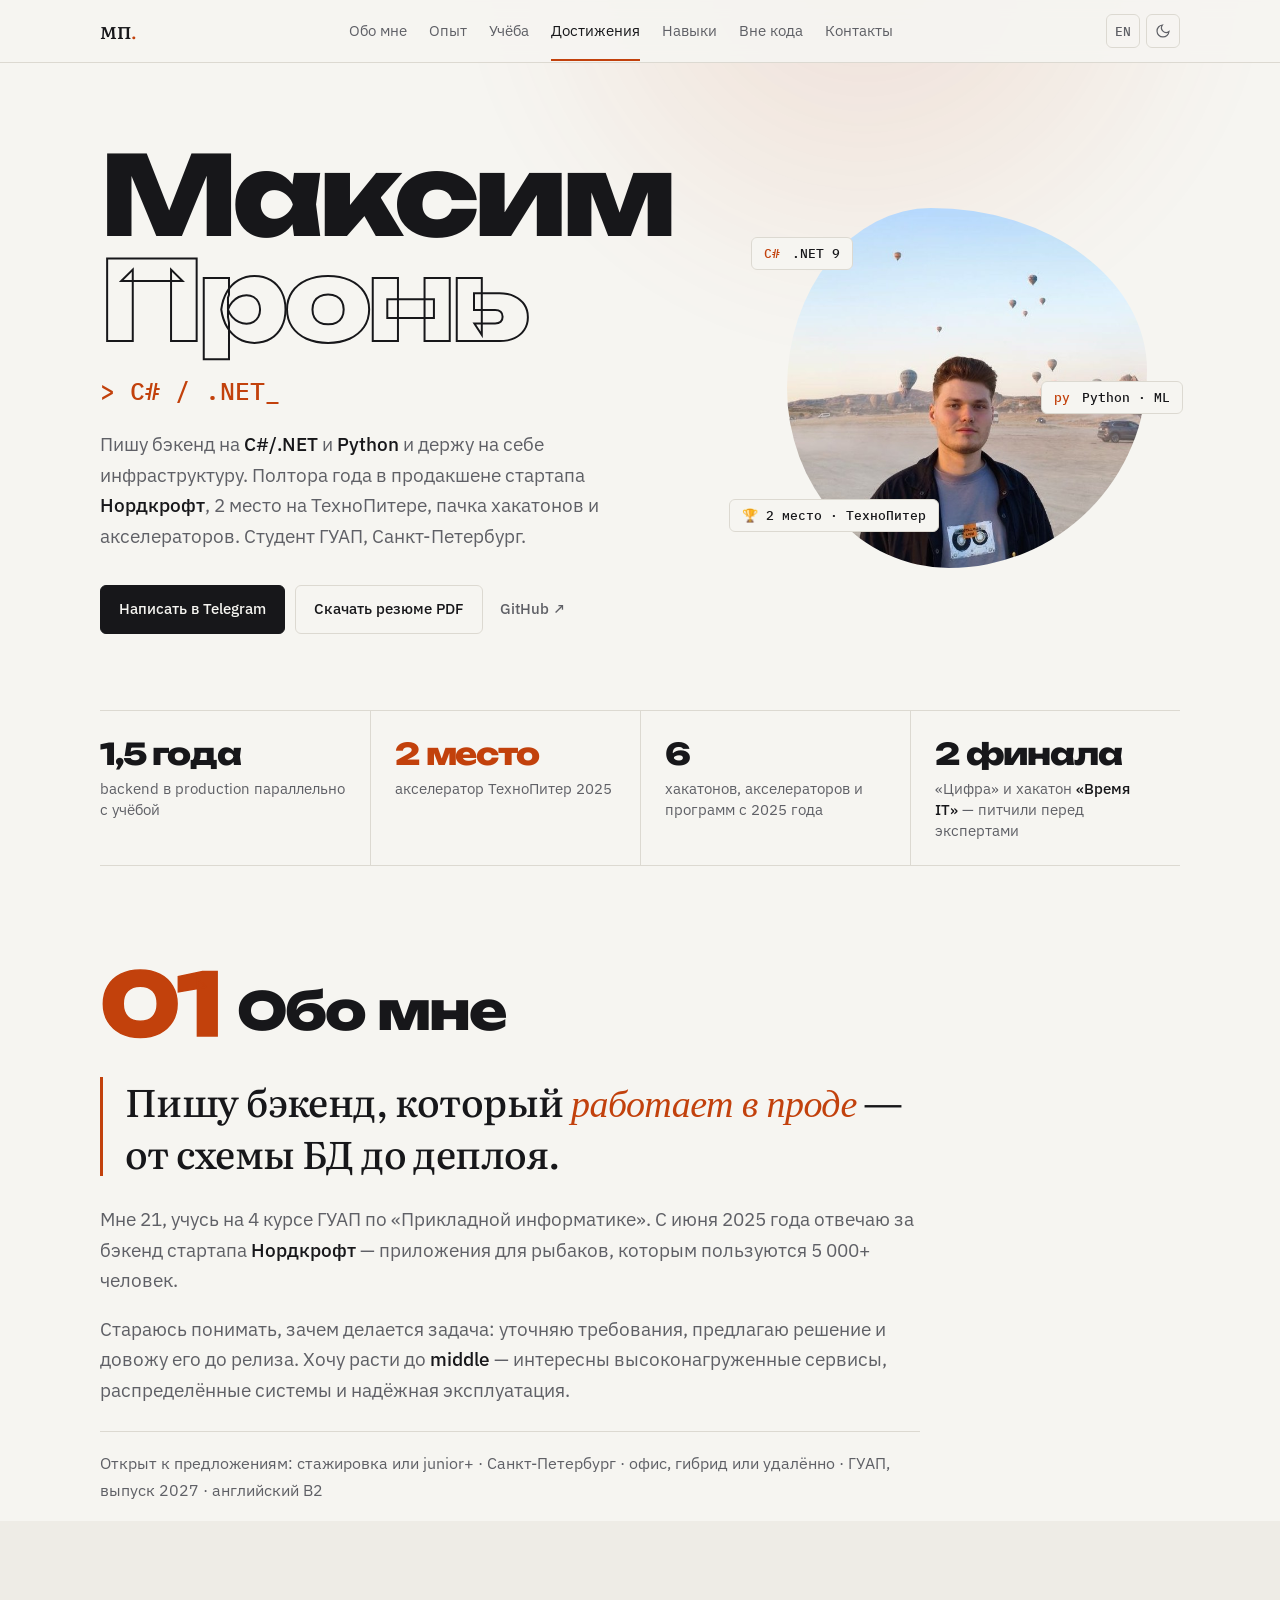
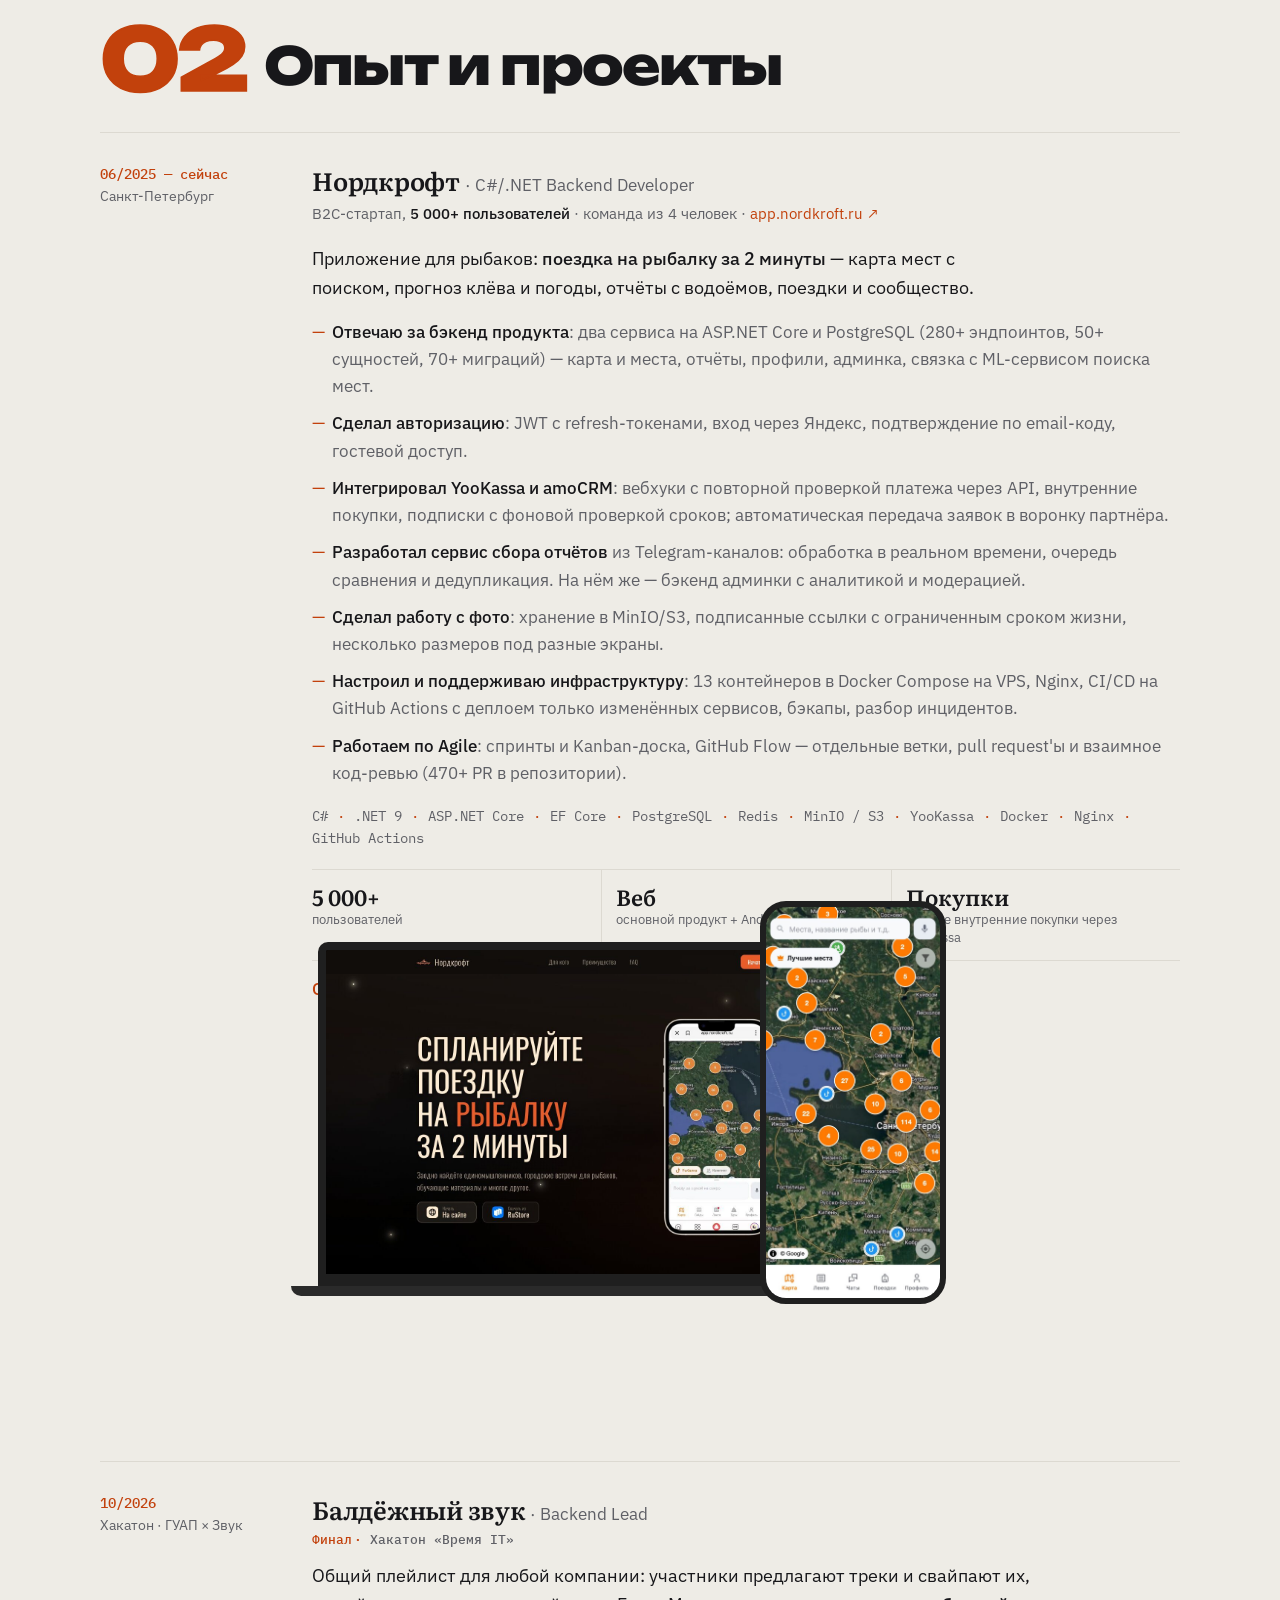
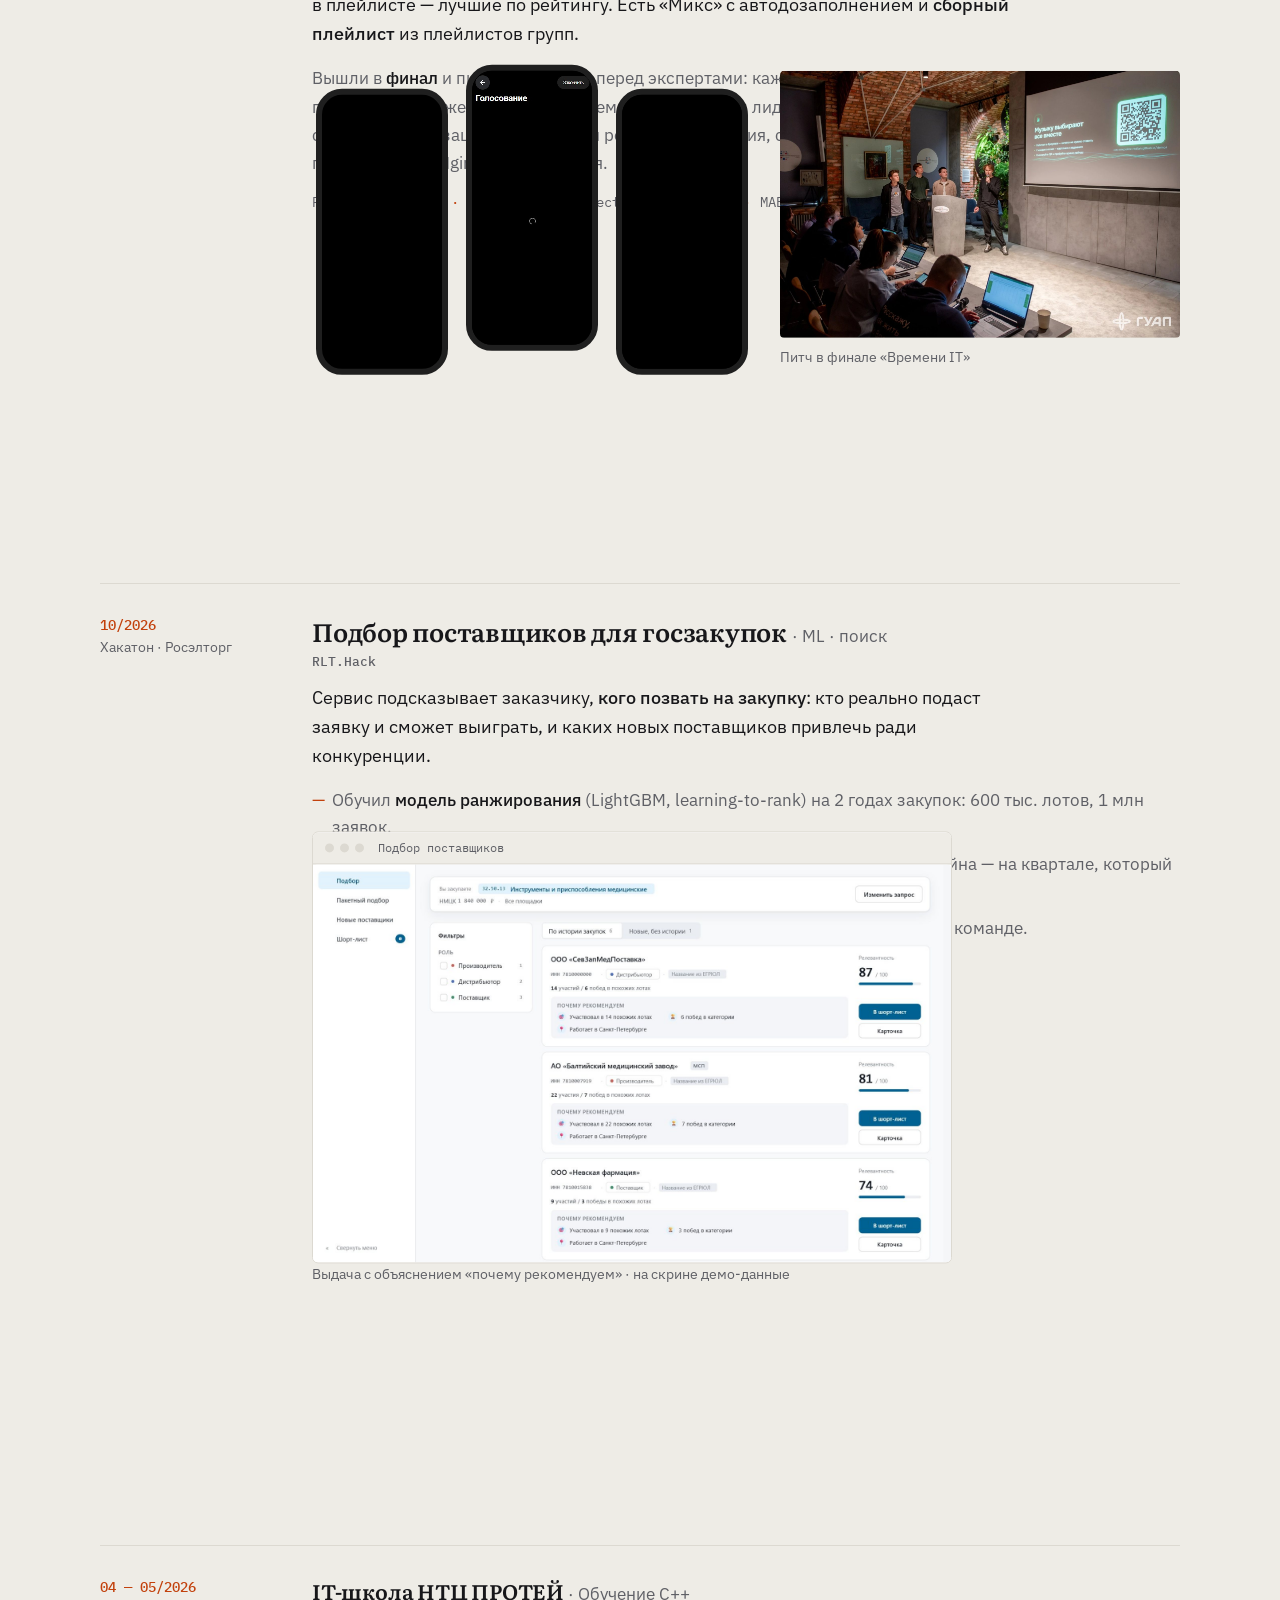
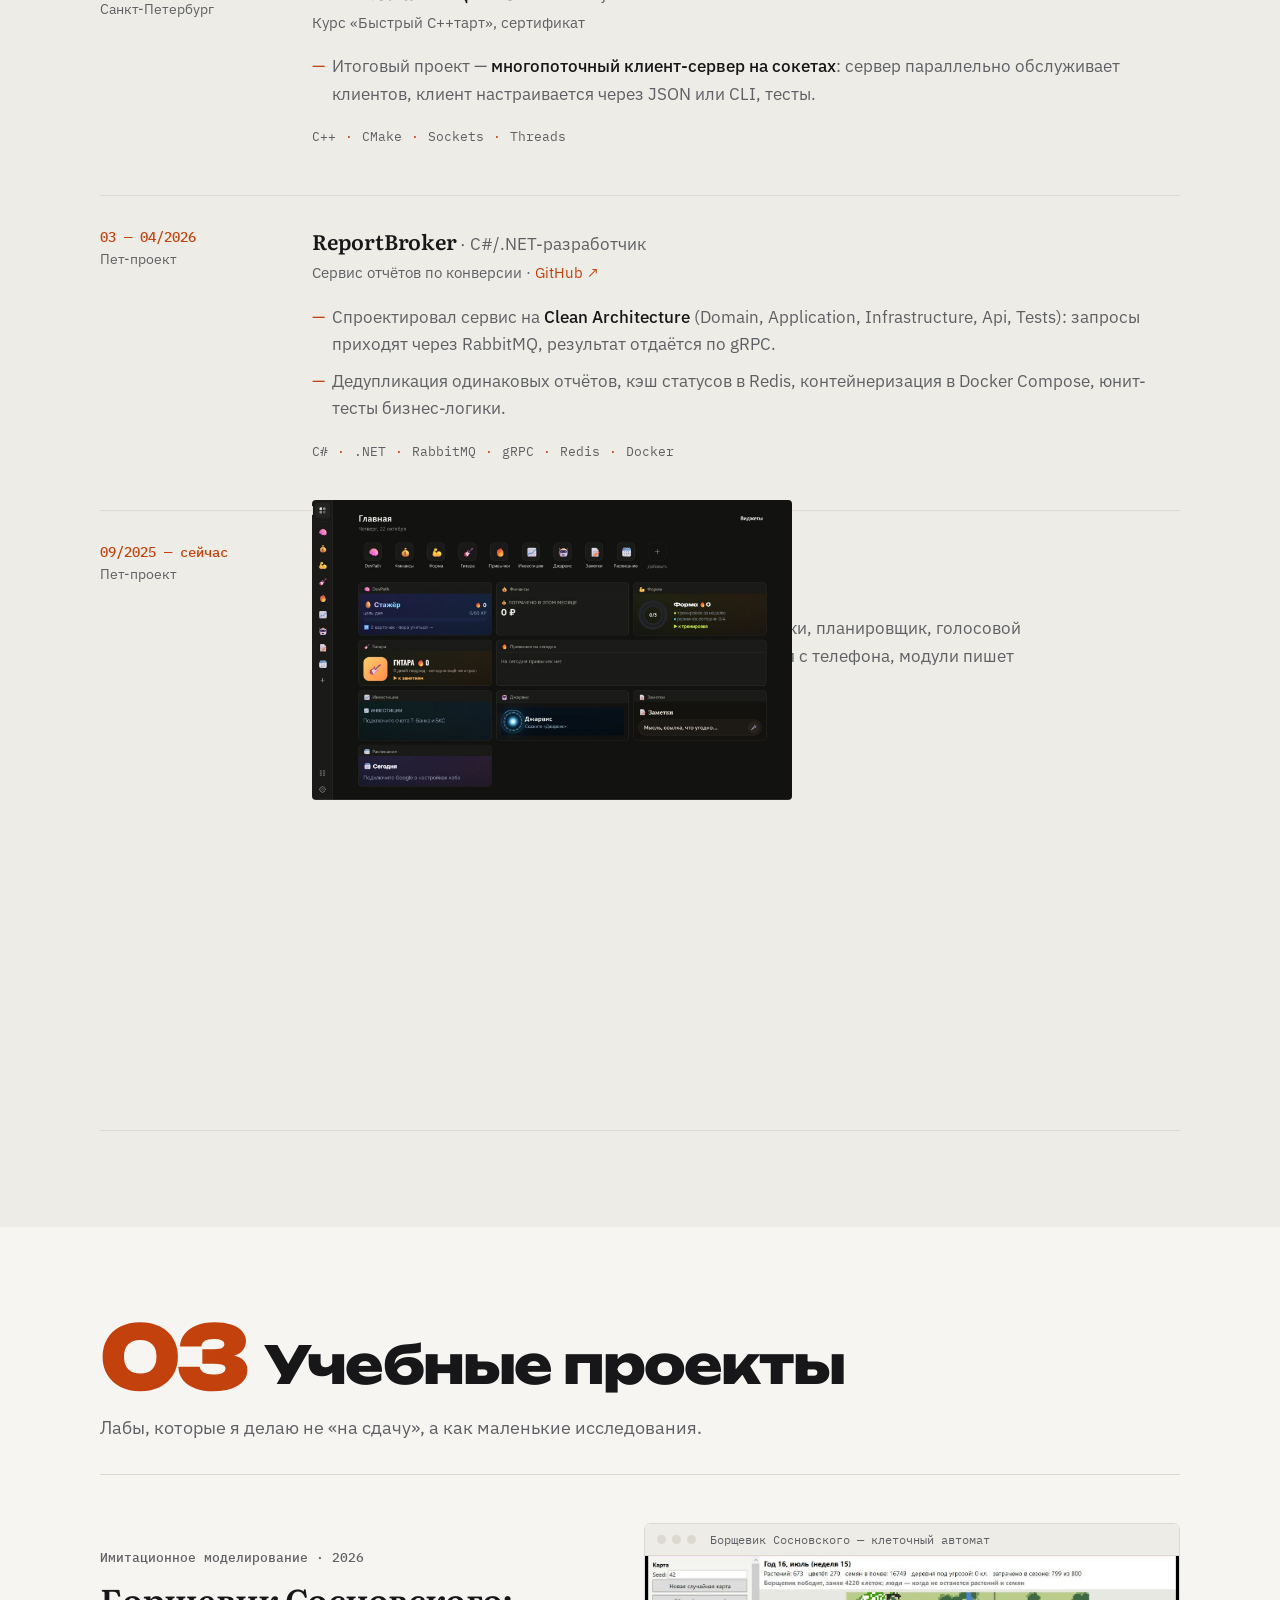
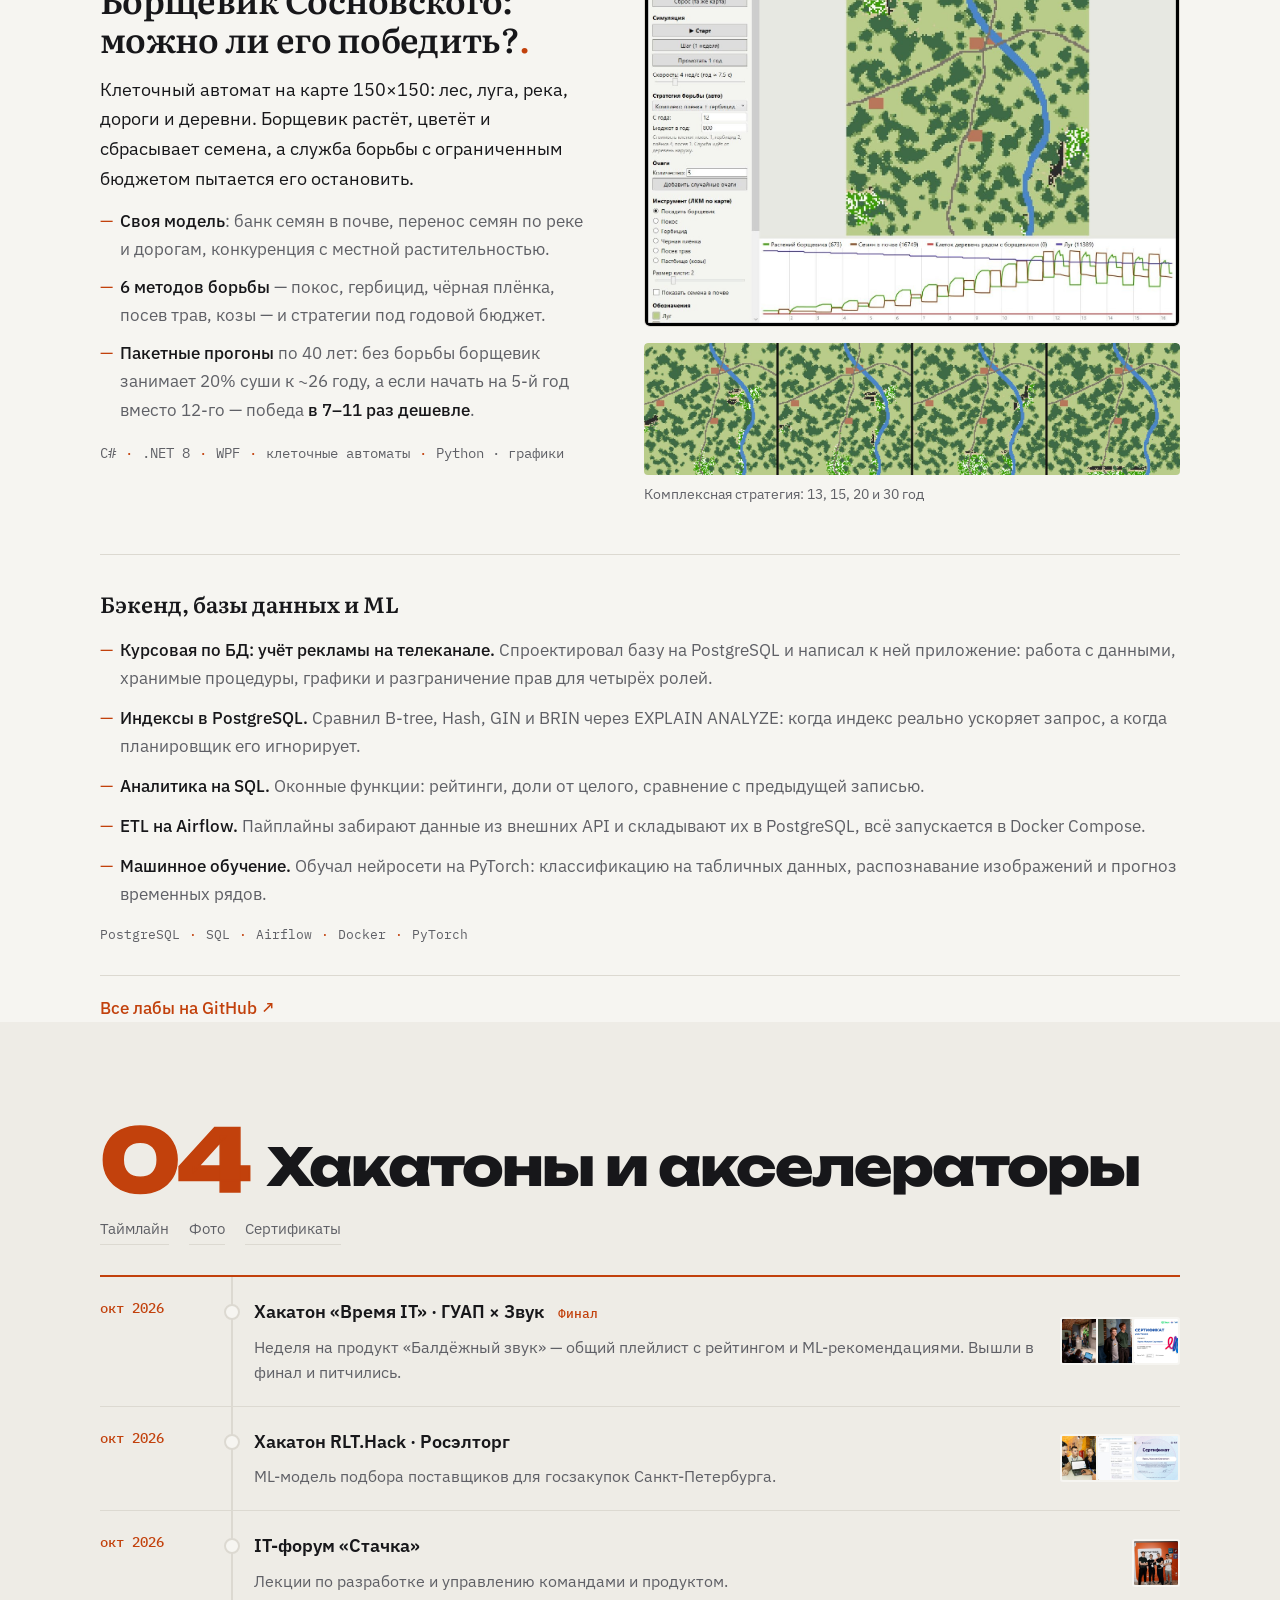
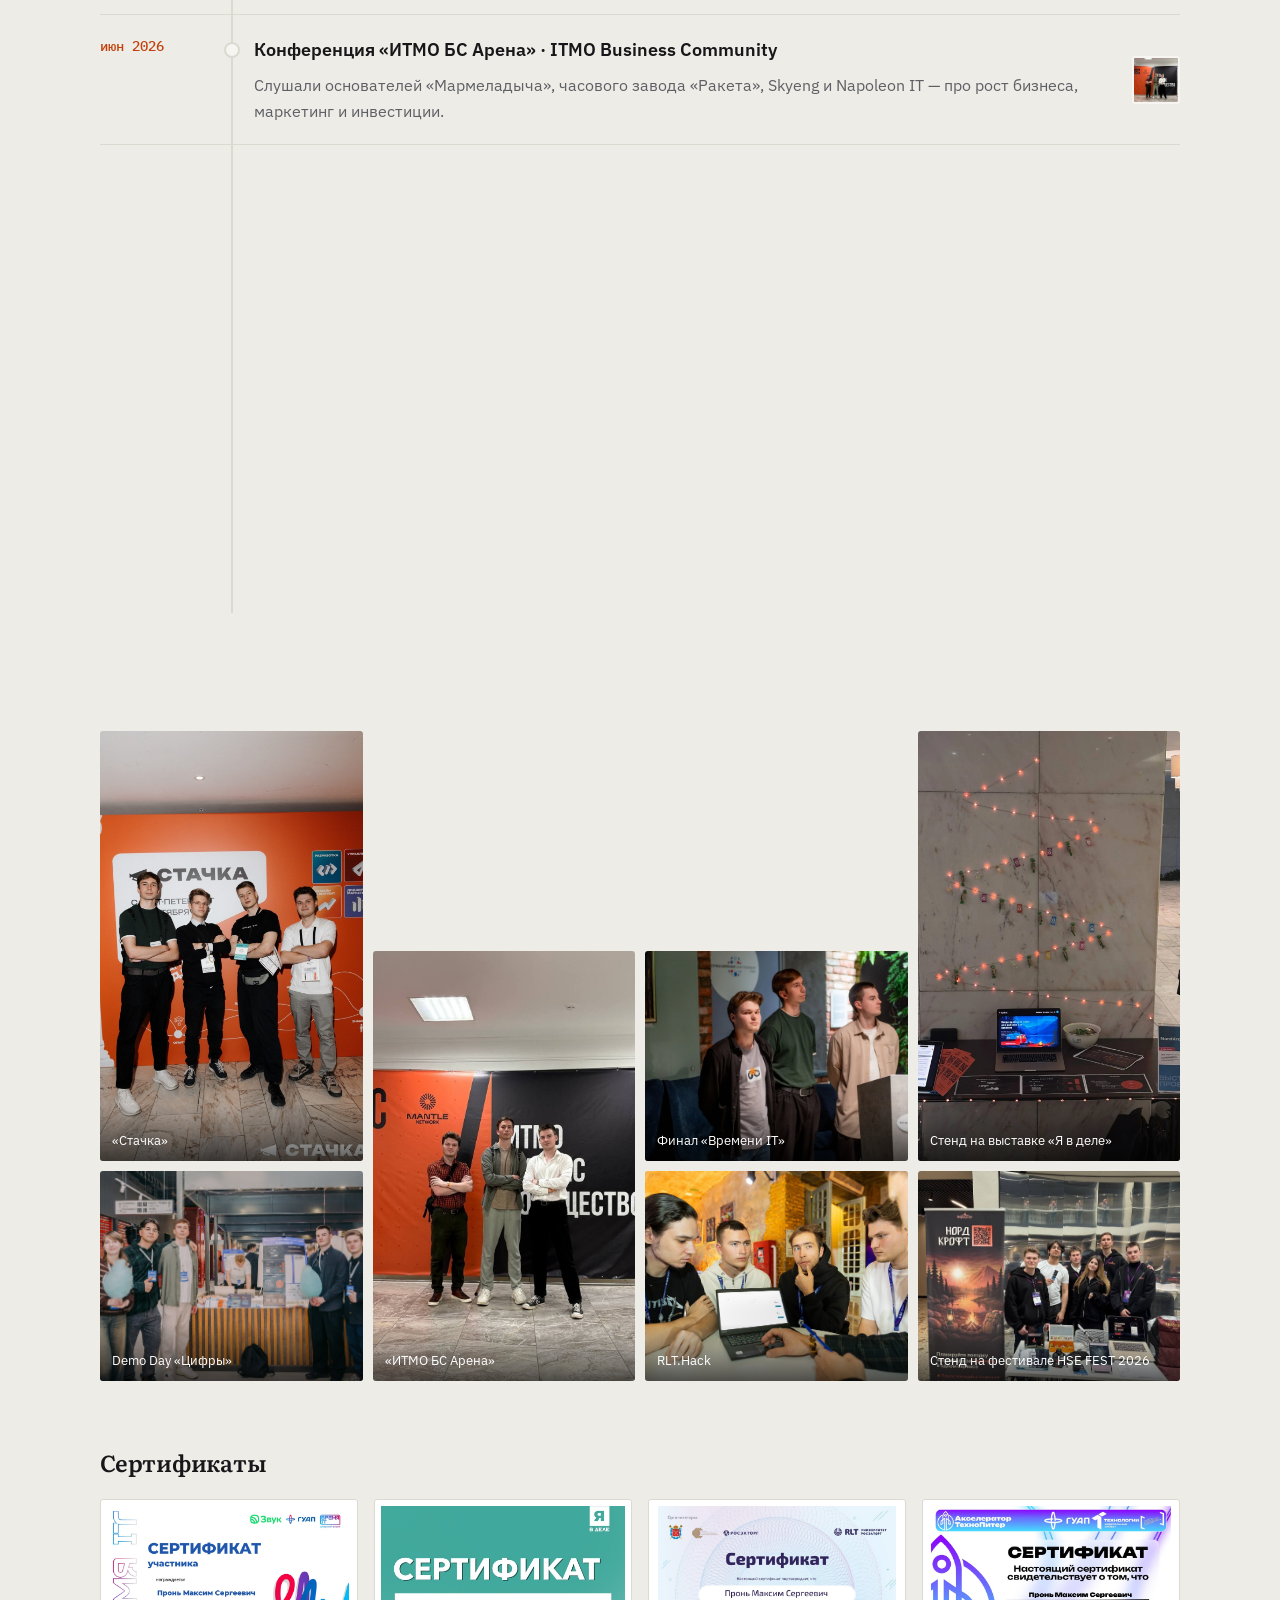
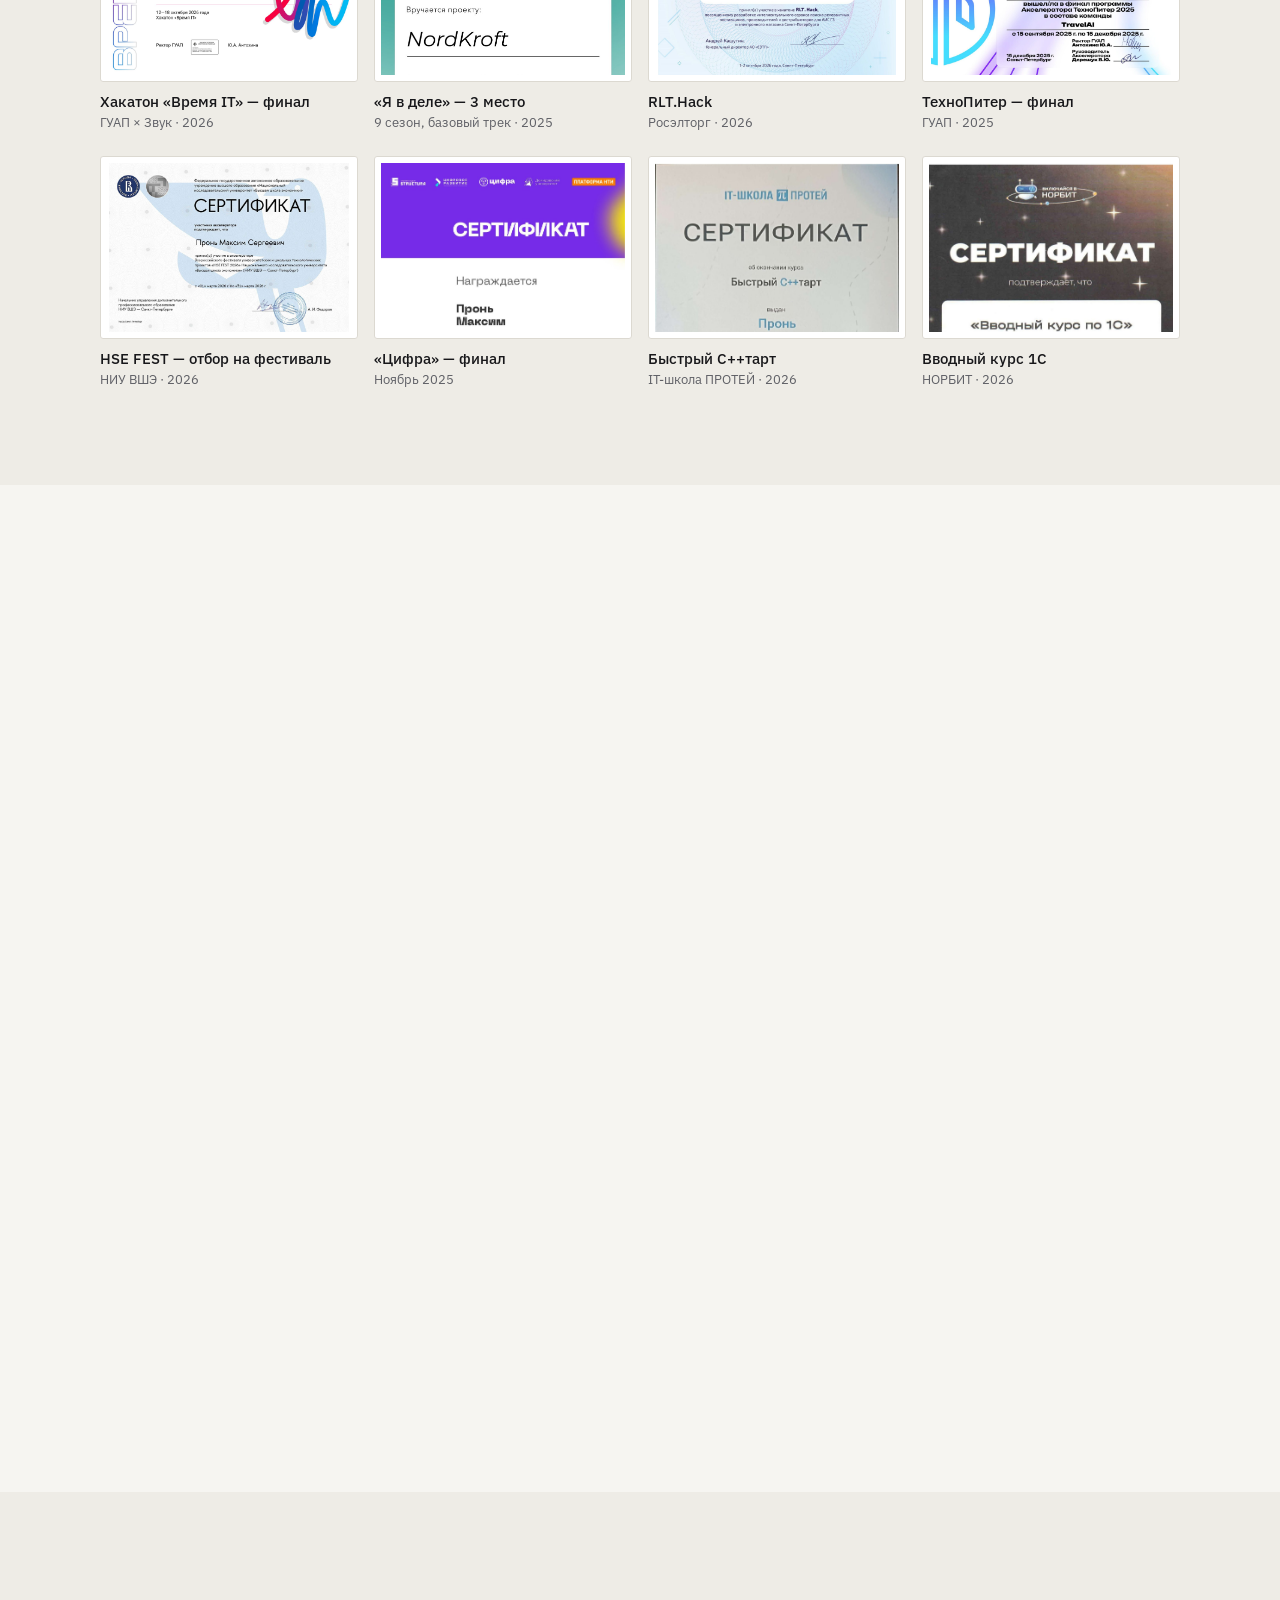
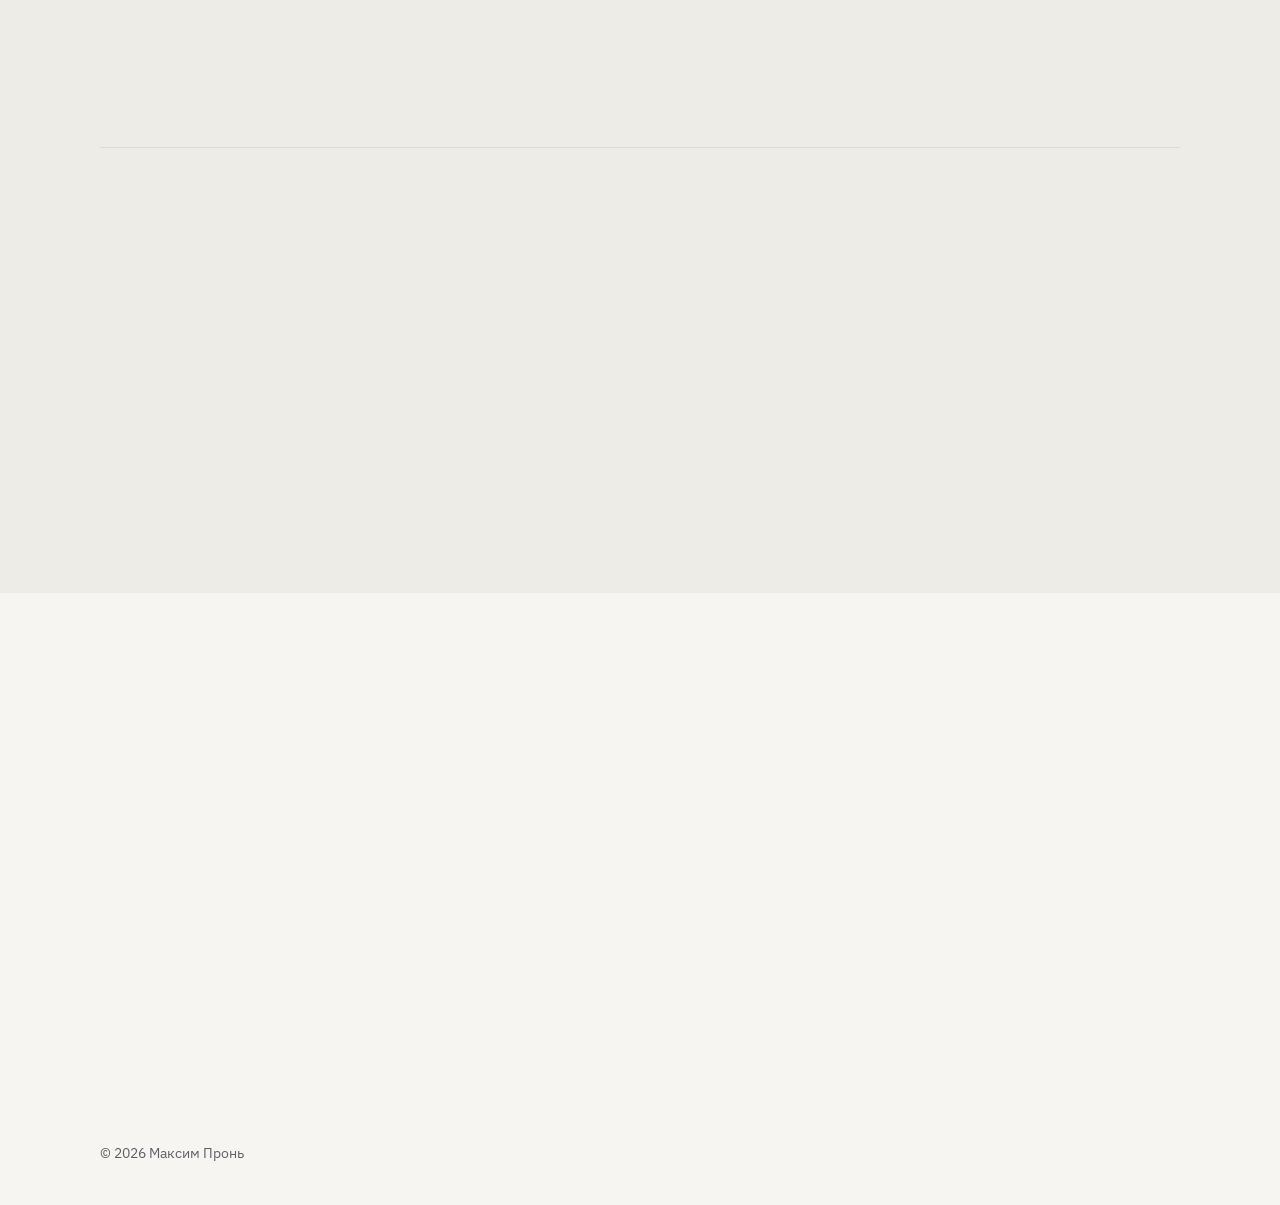
==== commit 55f6b884: "«Опыт и проекты» одним разделом без повторов; чипсы под фото на телефоне Co-Authored-By: Claude Opus" ====
--- a/index.html
+++ b/index.html
@@ -24,7 +24,7 @@
 <link rel="preconnect" href="https://fonts.googleapis.com">
 <link rel="preconnect" href="https://fonts.gstatic.com" crossorigin>
 <link href="https://fonts.googleapis.com/css2?family=Unbounded:wght@800&family=Literata:opsz,wght@7..72,500;7..72,600&family=IBM+Plex+Sans:wght@400;500;600&family=IBM+Plex+Mono:wght@400;500&display=swap" rel="stylesheet">
-<link rel="stylesheet" href="style.css?v=33">
+<link rel="stylesheet" href="style.css?v=35">
 </head>
 <body>
 <div class="progress" id="progress" aria-hidden="true"></div>
@@ -37,7 +37,6 @@
   <nav class="nav-links" id="navLinks">
     <a href="#about">Обо мне</a>
     <a href="#experience">Опыт</a>
-    <a href="#projects">Проекты</a>
     <a href="#labs">Учёба</a>
     <a href="#journey">Достижения</a>
     <a href="#skills">Навыки</a>
@@ -110,7 +109,7 @@
 
 <!-- ============ EXPERIENCE ============ -->
 <section class="wrap section" id="experience">
-  <div class="section-head reveal"><span class="section-num">02</span><h2>Опыт</h2></div>
+  <div class="section-head reveal"><span class="section-num">02</span><h2>Опыт и проекты</h2></div>
 
   <article class="exp reveal">
     <div class="exp-side">
@@ -120,6 +119,8 @@
     <div class="exp-body">
       <div class="exp-title">Нордкрофт <span>· C#/.NET Backend Developer</span></div>
       <div class="exp-sub">B2C-стартап, <b>5 000+ пользователей</b> · команда из 4 человек · <a href="https://app.nordkroft.ru" target="_blank" rel="noopener">app.nordkroft.ru ↗</a></div>
+      <p class="exp-lead">Приложение для рыбаков: <b>поездка на рыбалку за 2 минуты</b> — карта мест с поиском,
+        прогноз клёва и погоды, отчёты с водоёмов, поездки и сообщество.</p>
       <ul class="bullets exp-list">
         <li><b>Отвечаю за бэкенд продукта</b>: два сервиса на ASP.NET Core и PostgreSQL (280+ эндпоинтов, 50+ сущностей, 70+ миграций) — карта и места, отчёты, профили, админка, связка с ML-сервисом поиска мест.</li>
         <li><b>Сделал авторизацию</b>: JWT с refresh-токенами, вход через Яндекс, подтверждение по email-коду, гостевой доступ.</li>
@@ -132,21 +133,80 @@
       <div class="tags">
         <span>C#</span><span>.NET 9</span><span>ASP.NET Core</span><span>EF Core</span><span>PostgreSQL</span><span>Redis</span><span>MinIO / S3</span><span>YooKassa</span><span>Docker</span><span>Nginx</span><span>GitHub Actions</span>
       </div>
+      <div class="nk-mini">
+        <div><b><span data-count="5000">0</span>+</b><span>пользователей</span></div>
+        <div><b>Веб</b><span>основной продукт + Android в RuStore</span></div>
+        <div><b>Покупки</b><span>первые внутренние покупки через YooKassa</span></div>
+      </div>
+      <div class="project-links"><a class="link" href="https://app.nordkroft.ru" target="_blank" rel="noopener">Открыть приложение ↗</a><a class="link" href="https://www.rustore.ru/catalog/app/ru.nordkroft.app" target="_blank" rel="noopener">RuStore ↗</a></div>
+      <div class="exp-media devices">
+      <div class="laptop"><div class="laptop-screen"><img src="img/nk-landing.jpg" alt="Лендинг Нордкрофт" data-zoom></div><div class="laptop-base"></div></div>
+      <div class="phone"><img src="img/nk-app-mobile.jpg" alt="Карта мест в приложении Нордкрофт" data-zoom></div>
+    </div>
+    </div>
+  </article>
+  <article class="exp reveal">
+    <div class="exp-side">
+      <div class="exp-date">10/2026</div>
+      <div class="exp-place">Хакатон · ГУАП × Звук</div>
+    </div>
+    <div class="exp-body">
+      <div class="exp-title">Балдёжный звук <span>· Backend Lead</span></div>
+      <div class="exp-sub project-meta"><span class="pill accent">Финал</span><span class="pill">Хакатон «Время IT»</span></div>
+      <p class="exp-lead">Общий плейлист для любой компании: участники предлагают треки и свайпают их,
+        в плейлисте — лучшие по рейтингу. Есть «Микс» с автодозаполнением и <b>сборный плейлист</b> из плейлистов групп.</p>
+      <p>Вышли в <b>финал</b> и питчили продукт перед экспертами: каждый из них сканировал QR и пробовал
+        приложение прямо во время защиты. Я был лидом бэкенда — структура сервиса, авторизация, плейлисты
+        и режимы вступления, сборные плейлисты с баллами групп, Docker + Nginx и презентация.</p>
+      <div class="tags"><span>Python</span><span>FastAPI</span><span>PostgreSQL + pgvector</span><span>WebSocket</span><span>MAEST / MuLan</span><span>GigaChat</span><span>React</span><span>Docker</span></div>
+      <div class="exp-media split">
+      <div class="phones-row">
+        <div class="phone sm"><video muted loop playsinline preload="none" poster="video/organizer.jpg" aria-label="Создание плейлиста и приглашение" data-inview><source src="video/organizer.webm" type="video/webm"><source src="video/organizer.mp4" type="video/mp4"></video></div>
+        <div class="phone sm up"><video muted loop playsinline preload="none" poster="video/participant-a.jpg" aria-label="Голосование и рейтинг" data-inview><source src="video/participant-a.webm" type="video/webm"><source src="video/participant-a.mp4" type="video/mp4"></video></div>
+        <div class="phone sm"><video muted loop playsinline preload="none" poster="video/small.jpg" aria-label="Микс: система подбирает похожие треки" data-inview><source src="video/small.webm" type="video/webm"><source src="video/small.mp4" type="video/mp4"></video></div>
+      </div>
+      <figure class="photo-card"><img src="img/vit-pitch.jpg" alt="Питч «Балдёжного звука» в финале хакатона" data-zoom><figcaption>Питч в финале «Времени IT»</figcaption></figure>
+    </div>
+    </div>
+  </article>
+  <article class="exp reveal">
+    <div class="exp-side">
+      <div class="exp-date">10/2026</div>
+      <div class="exp-place">Хакатон · Росэлторг</div>
+    </div>
+    <div class="exp-body">
+      <div class="exp-title">Подбор поставщиков для госзакупок <span>· ML · поиск</span></div>
+      <div class="exp-sub project-meta"><span class="pill">RLT.Hack</span></div>
+      <p class="exp-lead">Сервис подсказывает заказчику, <b>кого позвать на закупку</b>: кто реально подаст заявку
+        и сможет выиграть, и каких новых поставщиков привлечь ради конкуренции.</p>
+      <ul class="bullets exp-list">
+        <li>Обучил <b>модель ранжирования</b> (LightGBM, learning-to-rank) на 2 годах закупок: 600 тыс. лотов, 1 млн заявок.</li>
+        <li>Реальный победитель в нашем топ-10 в <b>53,5%</b> лотов против 31,4% у бейзлайна — на квартале, который модель не видела.</li>
+        <li>Написал поиск с объяснением, почему компания в выдаче, и вёл процессы в команде.</li>
+      </ul>
+      <div class="tags"><span>Python</span><span>LightGBM</span><span>scikit-learn</span><span>pandas</span><span>FastAPI</span><span>PostgreSQL</span></div>
+      <div class="project-links"><a class="link" href="https://github.com/Red1an/rlt_hakaton" target="_blank" rel="noopener">GitHub ↗</a></div>
+      <div class="exp-media shot">
+      <figure class="browser">
+        <div class="browser-bar"><i></i><i></i><i></i><span>Подбор поставщиков</span></div>
+        <img src="img/rlt-ui.jpg" alt="Интерфейс подбора поставщиков" data-zoom>
+      </figure>
+      <div class="caption">Выдача с объяснением «почему рекомендуем» · на скрине демо-данные</div>
+    </div>
     </div>
   </article>
   <article class="exp exp-sm reveal">
     <div class="exp-side">
-      <div class="exp-date">10/2026</div>
+      <div class="exp-date">04 — 05/2026</div>
       <div class="exp-place">Санкт-Петербург</div>
     </div>
     <div class="exp-body">
-      <div class="exp-title">Хакатоны <span>· Backend Lead · ML</span></div>
-      <div class="exp-sub">Командные проекты за 1–7 дней</div>
+      <div class="exp-title">IT-школа НТЦ ПРОТЕЙ <span>· Обучение C++</span></div>
+      <div class="exp-sub">Курс «Быстрый C++тарт», сертификат</div>
       <ul class="bullets exp-list">
-        <li><b>«Время IT» (ГУАП × Звук), финал</b>: лид бэкенда общего плейлиста — сервис на FastAPI, PostgreSQL + pgvector, рейтинг в реальном времени через WebSocket, Docker + Nginx.</li>
-        <li><b>RLT.Hack (Росэлторг)</b>: модель ранжирования поставщиков на LightGBM — реальный победитель в топ-10 в 53,5% лотов против 31,4% у бейзлайна.</li>
+        <li>Итоговый проект — <b>многопоточный клиент-сервер на сокетах</b>: сервер параллельно обслуживает клиентов, клиент настраивается через JSON или CLI, тесты.</li>
       </ul>
-      <div class="tags sm"><span>Python</span><span>FastAPI</span><span>PostgreSQL</span><span>WebSocket</span><span>LightGBM</span></div>
+      <div class="tags sm"><span>C++</span><span>CMake</span><span>Sockets</span><span>Threads</span></div>
     </div>
   </article>
   <article class="exp exp-sm reveal">
@@ -166,110 +226,24 @@
   </article>
   <article class="exp exp-sm reveal">
     <div class="exp-side">
-      <div class="exp-date">04 — 05/2026</div>
-      <div class="exp-place">Санкт-Петербург</div>
-    </div>
-    <div class="exp-body">
-      <div class="exp-title">IT-школа НТЦ ПРОТЕЙ <span>· Обучение C++</span></div>
-      <div class="exp-sub">Курс «Быстрый C++тарт», сертификат</div>
-      <ul class="bullets exp-list">
-        <li>Итоговый проект — <b>многопоточный клиент-сервер на сокетах</b>: сервер параллельно обслуживает клиентов, клиент настраивается через JSON или CLI, тесты.</li>
-      </ul>
-      <div class="tags sm"><span>C++</span><span>CMake</span><span>Sockets</span><span>Threads</span></div>
-    </div>
-  </article>
-</section>
-
-<!-- ============ PROJECTS ============ -->
-<section class="wrap section" id="projects">
-  <div class="section-head reveal"><span class="section-num">03</span><h2>Проекты</h2></div>
-
-  <!-- Нордкрофт -->
-  <article class="project feature reveal">
-    <div class="project-info">
-      <div class="project-meta"><span class="pill accent">В продакшене</span><span class="pill">2025 — сейчас</span></div>
-      <h3>Нордкрофт</h3>
-      <p class="project-lead">Приложение для рыбаков: <b>поездка на рыбалку за 2 минуты</b> — карта мест с поиском,
-        прогноз клёва и погоды, отчёты с водоёмов, поездки и сообщество.</p>
-      <p>С проектом взяли <b>2 место на ТехноПитере</b>, <b>3 место в «Я в деле»</b>, вышли в финал «Цифры» и прошли отбор на HSE FEST.
-        Моя зона — весь бэкенд и инфраструктура.</p>
-      <div class="nk-mini">
-        <div><b><span data-count="5000">0</span>+</b><span>пользователей</span></div>
-        <div><b>Веб</b><span>основной продукт + Android в RuStore</span></div>
-        <div><b>Покупки</b><span>первые внутренние покупки через YooKassa</span></div>
-      </div>
-      <div class="tags"><span>C#</span><span>ASP.NET Core</span><span>PostgreSQL</span><span>Redis</span><span>YooKassa</span><span>amoCRM</span><span>Docker</span></div>
-      <div class="project-links"><a class="link" href="https://app.nordkroft.ru" target="_blank" rel="noopener">Открыть приложение ↗</a><a class="link" href="https://www.rustore.ru/catalog/app/ru.nordkroft.app" target="_blank" rel="noopener">RuStore ↗</a></div>
-    </div>
-    <div class="project-visual devices">
-      <div class="laptop"><div class="laptop-screen"><img src="img/nk-landing.jpg" alt="Лендинг Нордкрофт" data-zoom></div><div class="laptop-base"></div></div>
-      <div class="phone"><img src="img/nk-app-mobile.jpg" alt="Карта мест в приложении Нордкрофт" data-zoom></div>
-    </div>
-  </article>
-
-
-  <!-- Балдёжный звук -->
-  <article class="project feature reverse reveal">
-    <div class="project-info">
-      <div class="project-meta"><span class="pill accent">Финал</span><span class="pill">Хакатон «Время IT» · ГУАП × Звук · 10/2026</span></div>
-      <h3>Балдёжный звук</h3>
-      <p class="project-lead">Общий плейлист для любой компании: участники предлагают треки и свайпают их,
-        в плейлисте — лучшие по рейтингу. Есть «Микс» с автодозаполнением и <b>сборный плейлист</b> из плейлистов групп.</p>
-      <p>Вышли в <b>финал</b> и питчили продукт перед экспертами: каждый из них сканировал QR и пробовал
-        приложение прямо во время защиты. Я был лидом бэкенда — структура сервиса, авторизация, плейлисты
-        и режимы вступления, сборные плейлисты с баллами групп, Docker + Nginx и презентация.</p>
-      <div class="tags"><span>Python</span><span>FastAPI</span><span>PostgreSQL + pgvector</span><span>WebSocket</span><span>MAEST / MuLan</span><span>GigaChat</span><span>React</span><span>Docker</span></div>
-    </div>
-    <div class="project-visual stack">
-      <div class="phones-row">
-        <div class="phone sm"><video muted loop playsinline preload="none" poster="video/organizer.jpg" aria-label="Создание плейлиста и приглашение" data-inview><source src="video/organizer.webm" type="video/webm"><source src="video/organizer.mp4" type="video/mp4"></video></div>
-        <div class="phone sm up"><video muted loop playsinline preload="none" poster="video/participant-a.jpg" aria-label="Голосование и рейтинг" data-inview><source src="video/participant-a.webm" type="video/webm"><source src="video/participant-a.mp4" type="video/mp4"></video></div>
-        <div class="phone sm"><video muted loop playsinline preload="none" poster="video/small.jpg" aria-label="Микс: система подбирает похожие треки" data-inview><source src="video/small.webm" type="video/webm"><source src="video/small.mp4" type="video/mp4"></video></div>
-      </div>
-      <figure class="photo-card"><img src="img/vit-pitch.jpg" alt="Питч «Балдёжного звука» в финале хакатона" data-zoom><figcaption>Питч в финале «Времени IT»</figcaption></figure>
-    </div>
-  </article>
-
-  <!-- RLT.Hack -->
-  <article class="project feature reveal">
-    <div class="project-info">
-      <div class="project-meta"><span class="pill">Хакатон RLT.Hack · Росэлторг · 10/2026</span></div>
-      <h3>Подбор поставщиков для госзакупок</h3>
-      <p class="project-lead">Сервис подсказывает заказчику, <b>кого позвать на закупку</b>: кто реально подаст заявку
-        и сможет выиграть, и каких новых поставщиков привлечь ради конкуренции.</p>
-      <ul class="bullets">
-        <li>Обучил <b>модель ранжирования</b> (LightGBM, learning-to-rank) на 2 годах закупок: 600 тыс. лотов, 1 млн заявок.</li>
-        <li>Реальный победитель в нашем топ-10 в <b>53,5%</b> лотов против 31,4% у бейзлайна — на квартале, который модель не видела.</li>
-        <li>Написал поиск с объяснением, почему компания в выдаче, и вёл процессы в команде.</li>
-      </ul>
-      <div class="tags"><span>Python</span><span>LightGBM</span><span>scikit-learn</span><span>pandas</span><span>FastAPI</span><span>PostgreSQL</span></div>
-      <div class="project-links"><a class="link" href="https://github.com/Red1an/rlt_hakaton" target="_blank" rel="noopener">GitHub ↗</a></div>
-    </div>
-    <div class="project-visual stack">
-      <figure class="browser">
-        <div class="browser-bar"><i></i><i></i><i></i><span>Подбор поставщиков</span></div>
-        <img src="img/rlt-ui.jpg" alt="Интерфейс подбора поставщиков" data-zoom>
-      </figure>
-      <div class="caption">Выдача с объяснением «почему рекомендуем» · на скрине демо-данные</div>
-    </div>
-  </article>
-
-  <!-- LifeHub -->
-  <article class="card proj-card proj-wide reveal">
-    <figure class="lab-img"><img src="img/lifehub.jpg" alt="Главный экран LifeHub" data-zoom loading="lazy"></figure>
-    <div class="proj-wide-body">
-      <h4>LifeHub</h4>
+      <div class="exp-date">09/2025 — сейчас</div>
+      <div class="exp-place">Пет-проект</div>
+    </div>
+    <div class="exp-body">
+      <div class="exp-title">LifeHub <span>· TypeScript · Node.js</span></div>
+      <div class="exp-sub project-meta">Личный хаб мини-приложений</div>
       <p>Личный хаб мини-приложений: финансы, заметки, привычки, планировщик, голосовой помощник «Джарвис»
         и <b>тренажёр гитары</b>. Работает на ПК и с телефона, модули пишет нейросеть по SDK хаба.</p>
       <div class="tags sm"><span>TypeScript</span><span>Node.js</span><span>React</span><span>SQLite</span></div>
-      <a class="link" href="https://github.com/Red1an/LifeHub" target="_blank" rel="noopener">GitHub ↗</a>
+      <div class="project-links"><a class="link" href="https://github.com/Red1an/LifeHub" target="_blank" rel="noopener">GitHub ↗</a></div>
+      <figure class="exp-media shot"><img src="img/lifehub.jpg" alt="Главный экран LifeHub" data-zoom loading="lazy"></figure>
     </div>
   </article>
 </section>
 
 <!-- ============ LABS ============ -->
 <section class="wrap section" id="labs">
-  <div class="section-head reveal"><span class="section-num">04</span><h2>Учебные проекты</h2></div>
+  <div class="section-head reveal"><span class="section-num">03</span><h2>Учебные проекты</h2></div>
   <p class="section-lead reveal">Лабы, которые я делаю не «на сдачу», а как маленькие исследования.</p>
 
   <article class="project feature lab reveal">
@@ -310,7 +284,7 @@
 
 <!-- ============ JOURNEY ============ -->
 <section class="wrap section" id="journey">
-  <div class="section-head reveal"><span class="section-num">05</span><h2>Хакатоны и акселераторы</h2></div>
+  <div class="section-head reveal"><span class="section-num">04</span><h2>Хакатоны и акселераторы</h2></div>
   <nav class="jump reveal" aria-label="Разделы достижений">
     <a href="#timeline">Таймлайн</a><a href="#photos">Фото</a><a href="#certs-title">Сертификаты</a>
   </nav>
@@ -401,7 +375,7 @@
 
 <!-- ============ SKILLS ============ -->
 <section class="wrap section" id="skills">
-  <div class="section-head reveal"><span class="section-num">06</span><h2>Навыки</h2></div>
+  <div class="section-head reveal"><span class="section-num">05</span><h2>Навыки</h2></div>
   <dl class="skill-rows reveal">
     <div><dt>Языки</dt><dd>C#, Python, SQL, TypeScript, C++</dd></div>
     <div><dt>.NET</dt><dd>ASP.NET Core, EF Core, LINQ, async/await, gRPC, Clean Architecture, Unit Testing</dd></div>
@@ -426,7 +400,7 @@
 
 <!-- ============ LIFE ============ -->
 <section class="wrap section" id="life">
-  <div class="section-head reveal"><span class="section-num">07</span><h2>Вне кода</h2></div>
+  <div class="section-head reveal"><span class="section-num">06</span><h2>Вне кода</h2></div>
   <p class="section-lead reveal">Что ещё про меня стоит знать.</p>
   <div class="life-grid">
     <article class="life-card big reveal">
@@ -480,6 +454,6 @@
 </div>
 <div class="toast" id="toast">Почта скопирована</div>
 
-<script src="script.js?v=9"></script>
+<script src="script.js?v=10"></script>
 </body>
 </html>
--- a/style.css
+++ b/style.css
@@ -154,12 +154,12 @@
 .sub-title { font: 600 23px var(--f-head); letter-spacing: -.01em; margin: 64px 0 20px; }
 
 /* ---------- background bands ---------- */
-#experience, #labs, #skills { position: relative; padding-bottom: 96px; }
-#experience::before, #labs::before, #skills::before {
+#experience, #journey, #life { position: relative; padding-bottom: 96px; }
+#experience::before, #journey::before, #life::before {
   content: ""; position: absolute; z-index: -1; top: 0; bottom: 0; left: 50%; width: 100vw; transform: translateX(-50%);
   background: var(--surface);
 }
-#experience + .section, #labs + .section, #skills + .section { padding-top: 96px; }
+#experience + .section, #journey + .section, #life + .section { padding-top: 96px; }
 
 /* ---------- scroll progress ---------- */
 .progress { position: fixed; top: 0; left: 0; height: 2px; width: 100%; z-index: 60; background: var(--accent); transform-origin: 0 50%; transform: scaleX(0); }
@@ -390,14 +390,14 @@
   .wrap { width: calc(100% - 32px); }
   .nav { padding-inline: 16px; }
   .section { padding-top: 76px; }
-  #experience, #labs, #skills { padding-bottom: 72px; }
+  #experience, #journey, #life { padding-bottom: 72px; }
   .section-head { gap: 12px; flex-wrap: wrap; }
   .section-head h2 { font-size: 26px; min-width: 0; }
   .section-num { font-size: 46px; }
   .hero-name { font-size: 50px; }
-  .hero-photo { width: 210px; margin-left: 40px; }
-  .c1 { left: -28px; } .c2 { left: -34px; } .c3 { right: -36px; }
-  .float-chip { font-size: 12px; padding: 6px 10px; }
+  .hero-photo { width: 100%; margin: 0; display: flex; flex-wrap: wrap; justify-content: center; align-items: center; gap: 8px; }
+  .photo-frame { flex: 0 0 230px; margin: 0 calc((100% - 230px) / 2) 10px; }
+  .float-chip { position: static; font-size: 12px; padding: 6px 10px; }
   .hero-lead, .about-text p { font-size: 17px; }
   .hero-cta .btn { flex: 1 1 auto; justify-content: center; }
   .stat, .stat + .stat { padding: 18px 12px 16px 0; }
@@ -425,3 +425,23 @@
 @media (max-width: 640px) {
   .timeline::before, .timeline::after, .tl-item::before { display: none; }
 }
+
+/* ---------- experience media ---------- */
+.exp-body > .exp-lead { color: var(--text); font-size: 17.5px; margin-bottom: 16px; max-width: 720px; }
+.exp-body > .exp-lead b { font-weight: 500; }
+.exp-body > p:not(.exp-lead) { color: var(--muted); margin-bottom: 16px; max-width: 720px; }
+.exp-body > p b { color: var(--text); font-weight: 500; }
+.exp-body > .tags { margin-bottom: 18px; }
+.exp-body > .project-links { margin-top: 14px; }
+.exp-sub.project-meta { display: flex; flex-wrap: wrap; }
+.exp-media { margin-top: 30px; }
+.exp-media.devices { max-width: 640px; }
+.exp-media.split { display: grid; grid-template-columns: minmax(0, 1.1fr) minmax(0, 1fr); gap: 28px; align-items: center; }
+.exp-media.split .phones-row { padding-top: 24px; }
+.exp-media.shot { max-width: 640px; }
+.exp-media.shot img { border-radius: 4px; }
+.exp-sm .exp-media.shot { max-width: 480px; margin-top: 20px; }
+@media (max-width: 640px) {
+  .exp-media.split { grid-template-columns: 1fr; }
+  .exp-media { margin-top: 22px; }
+}
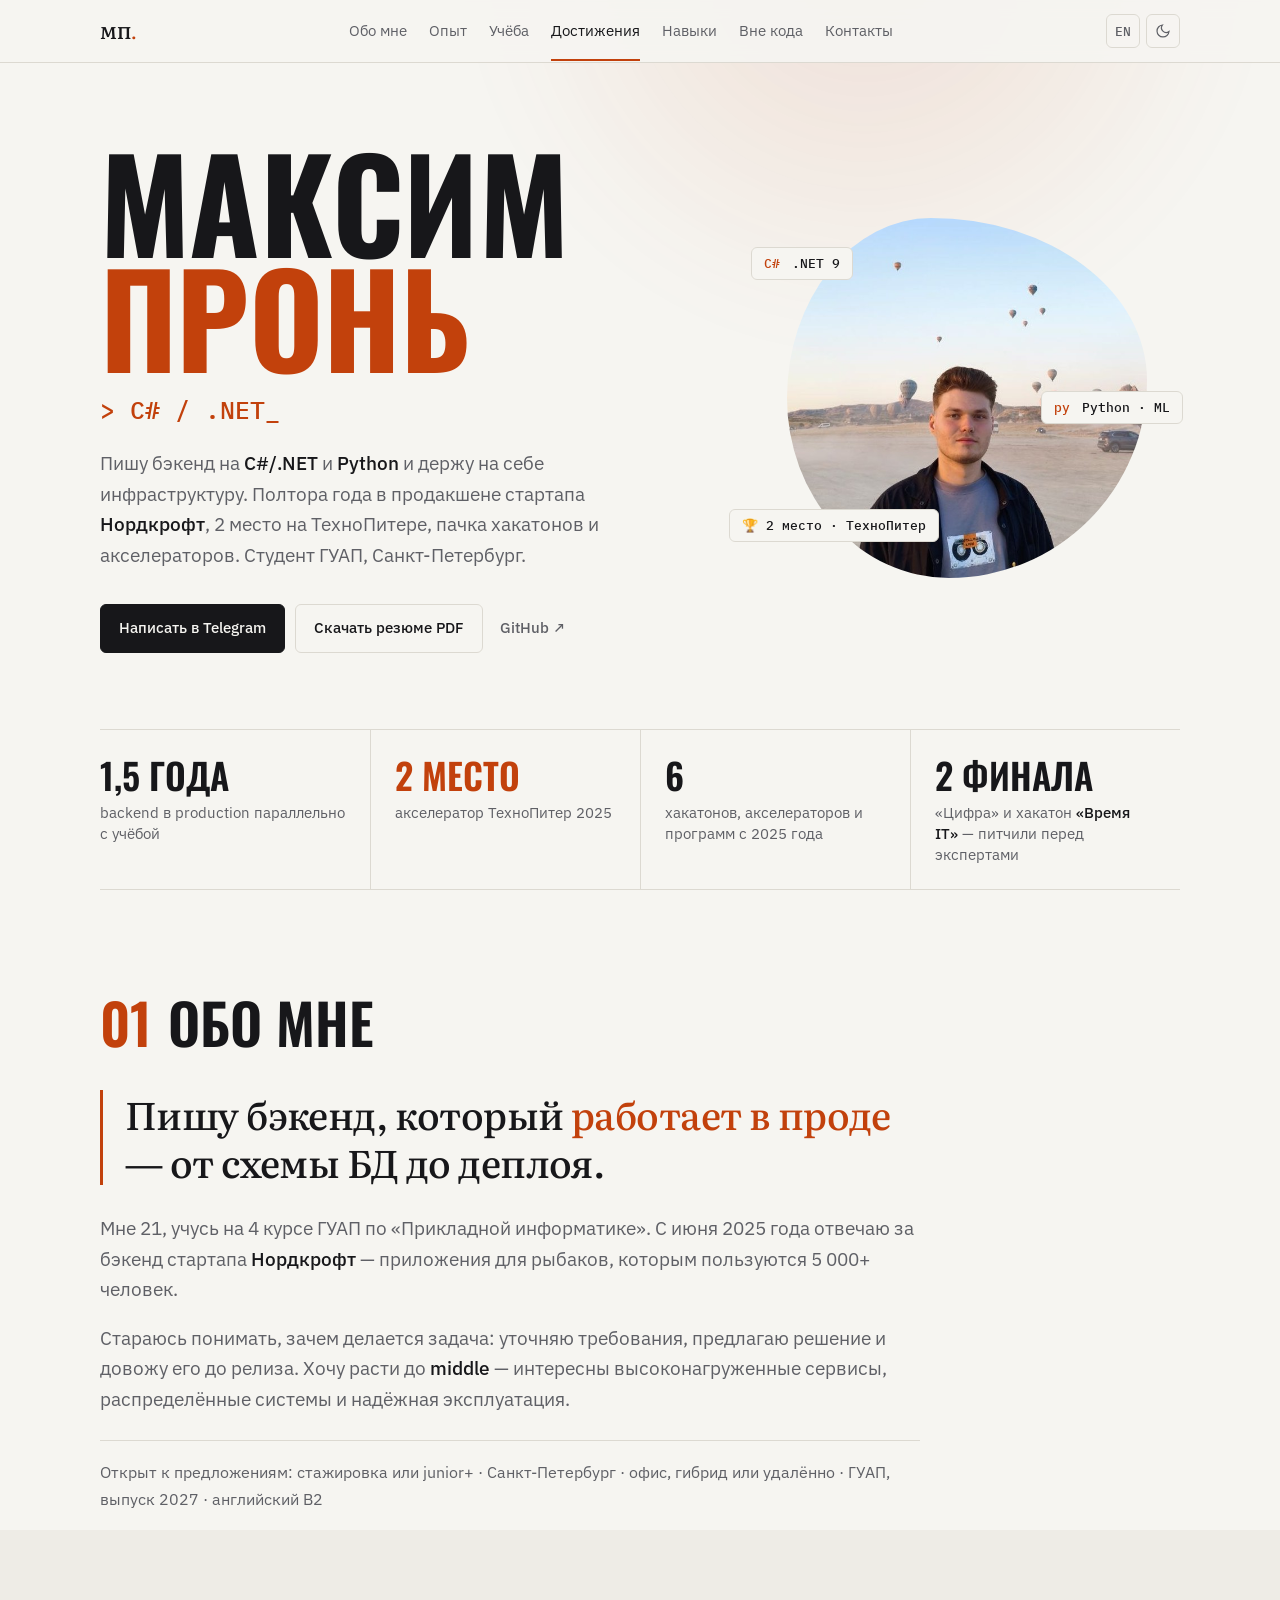
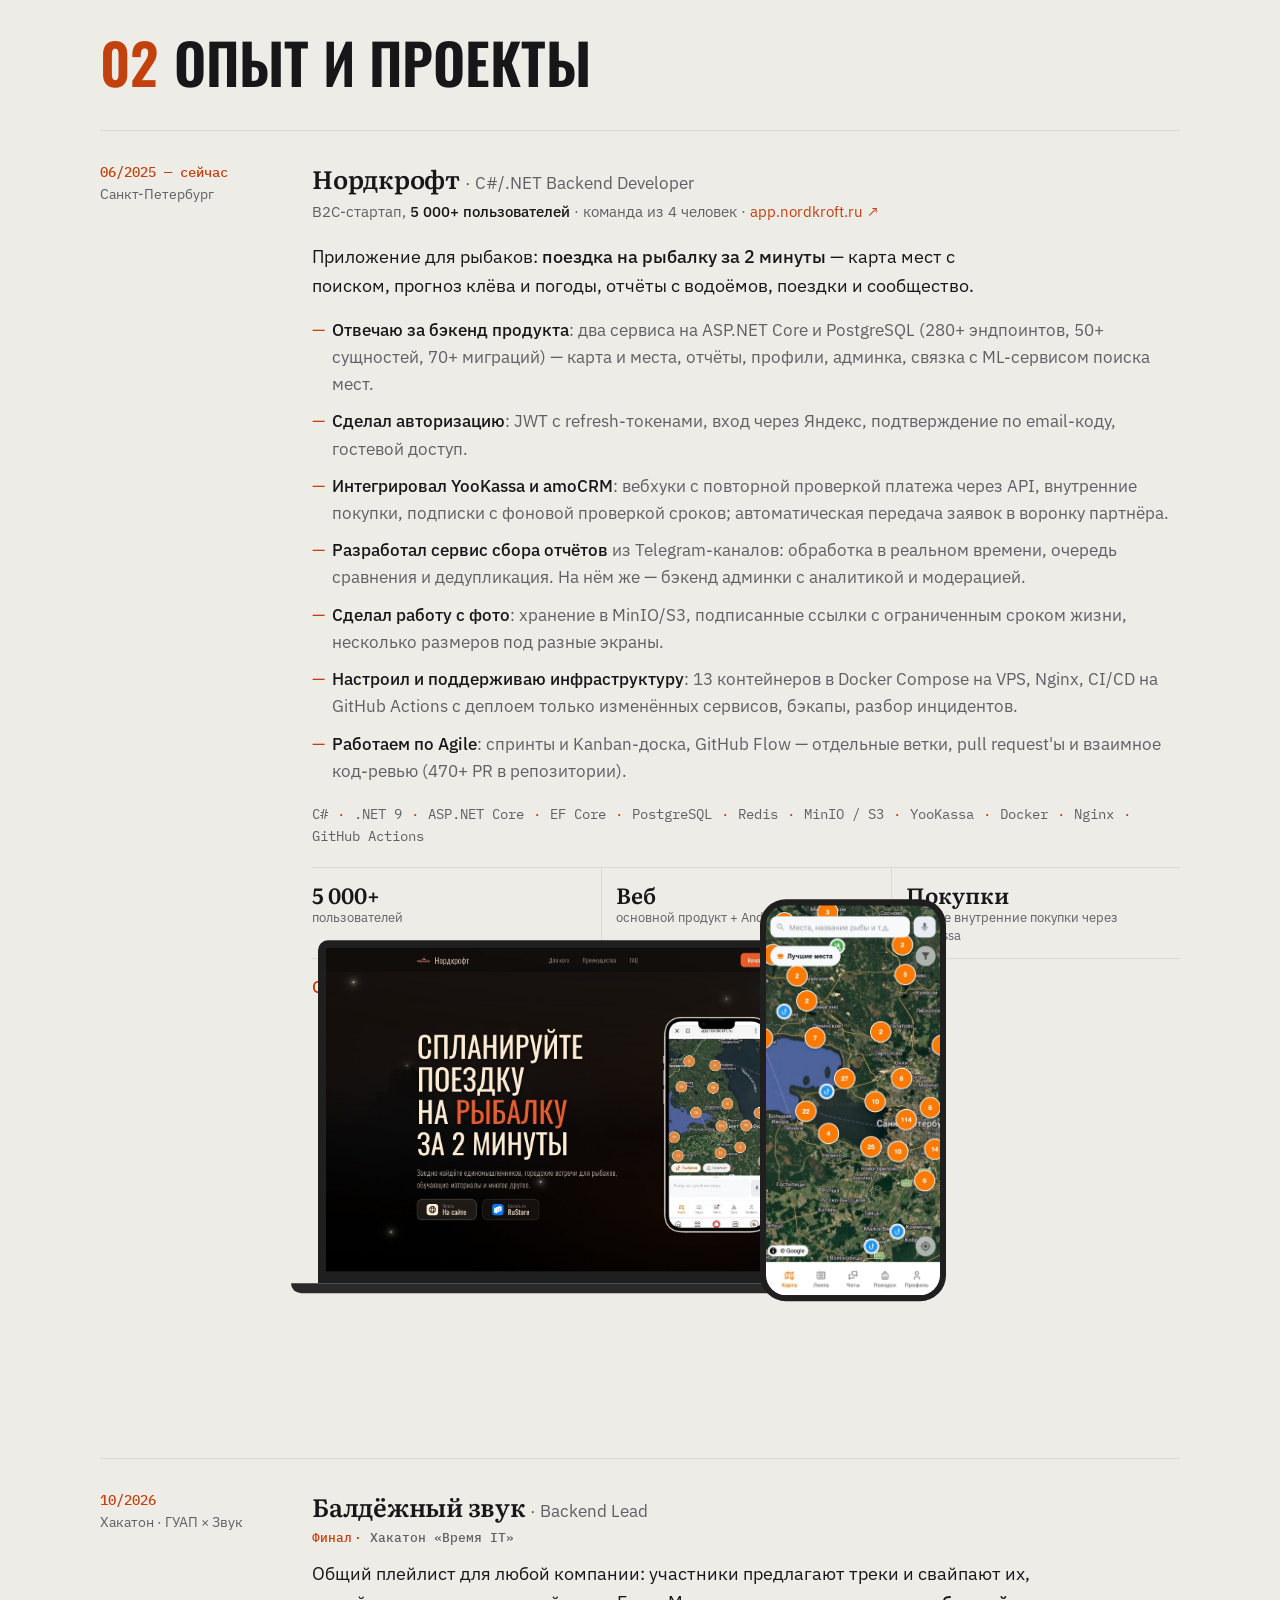
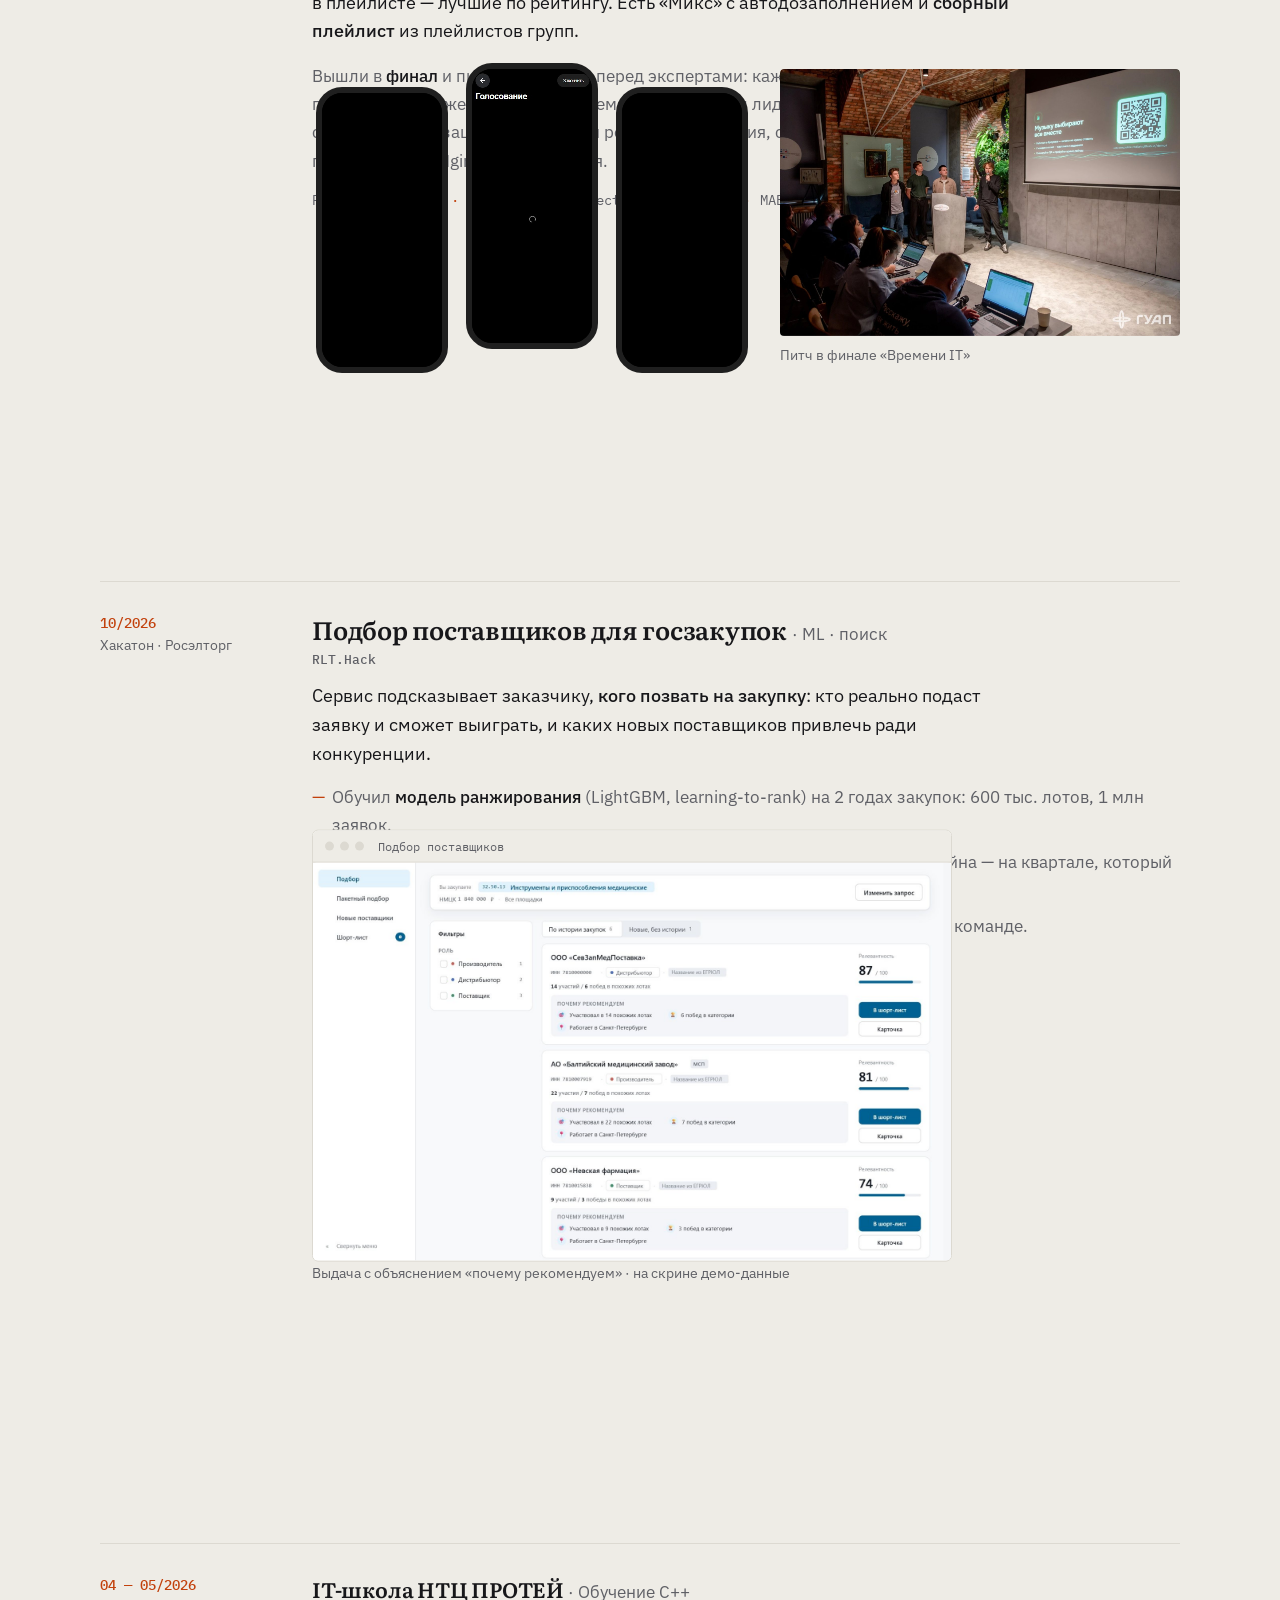
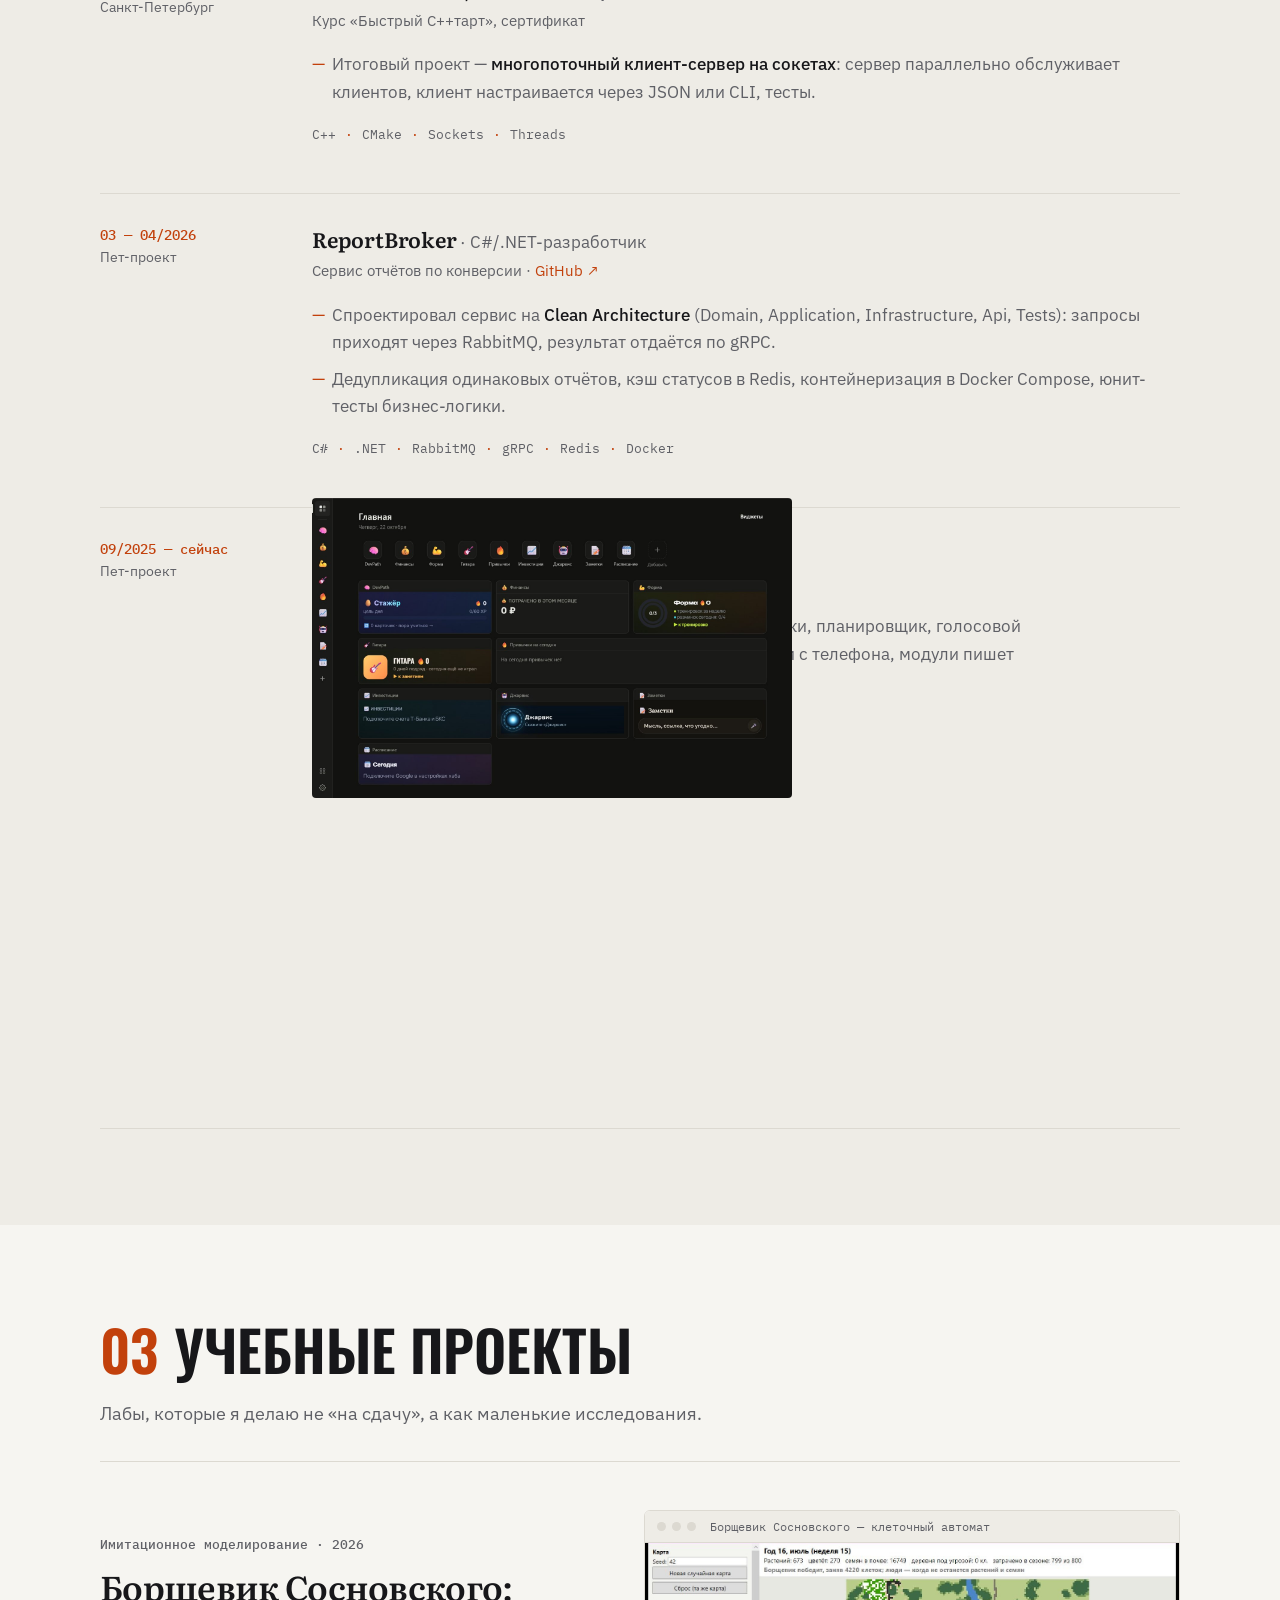
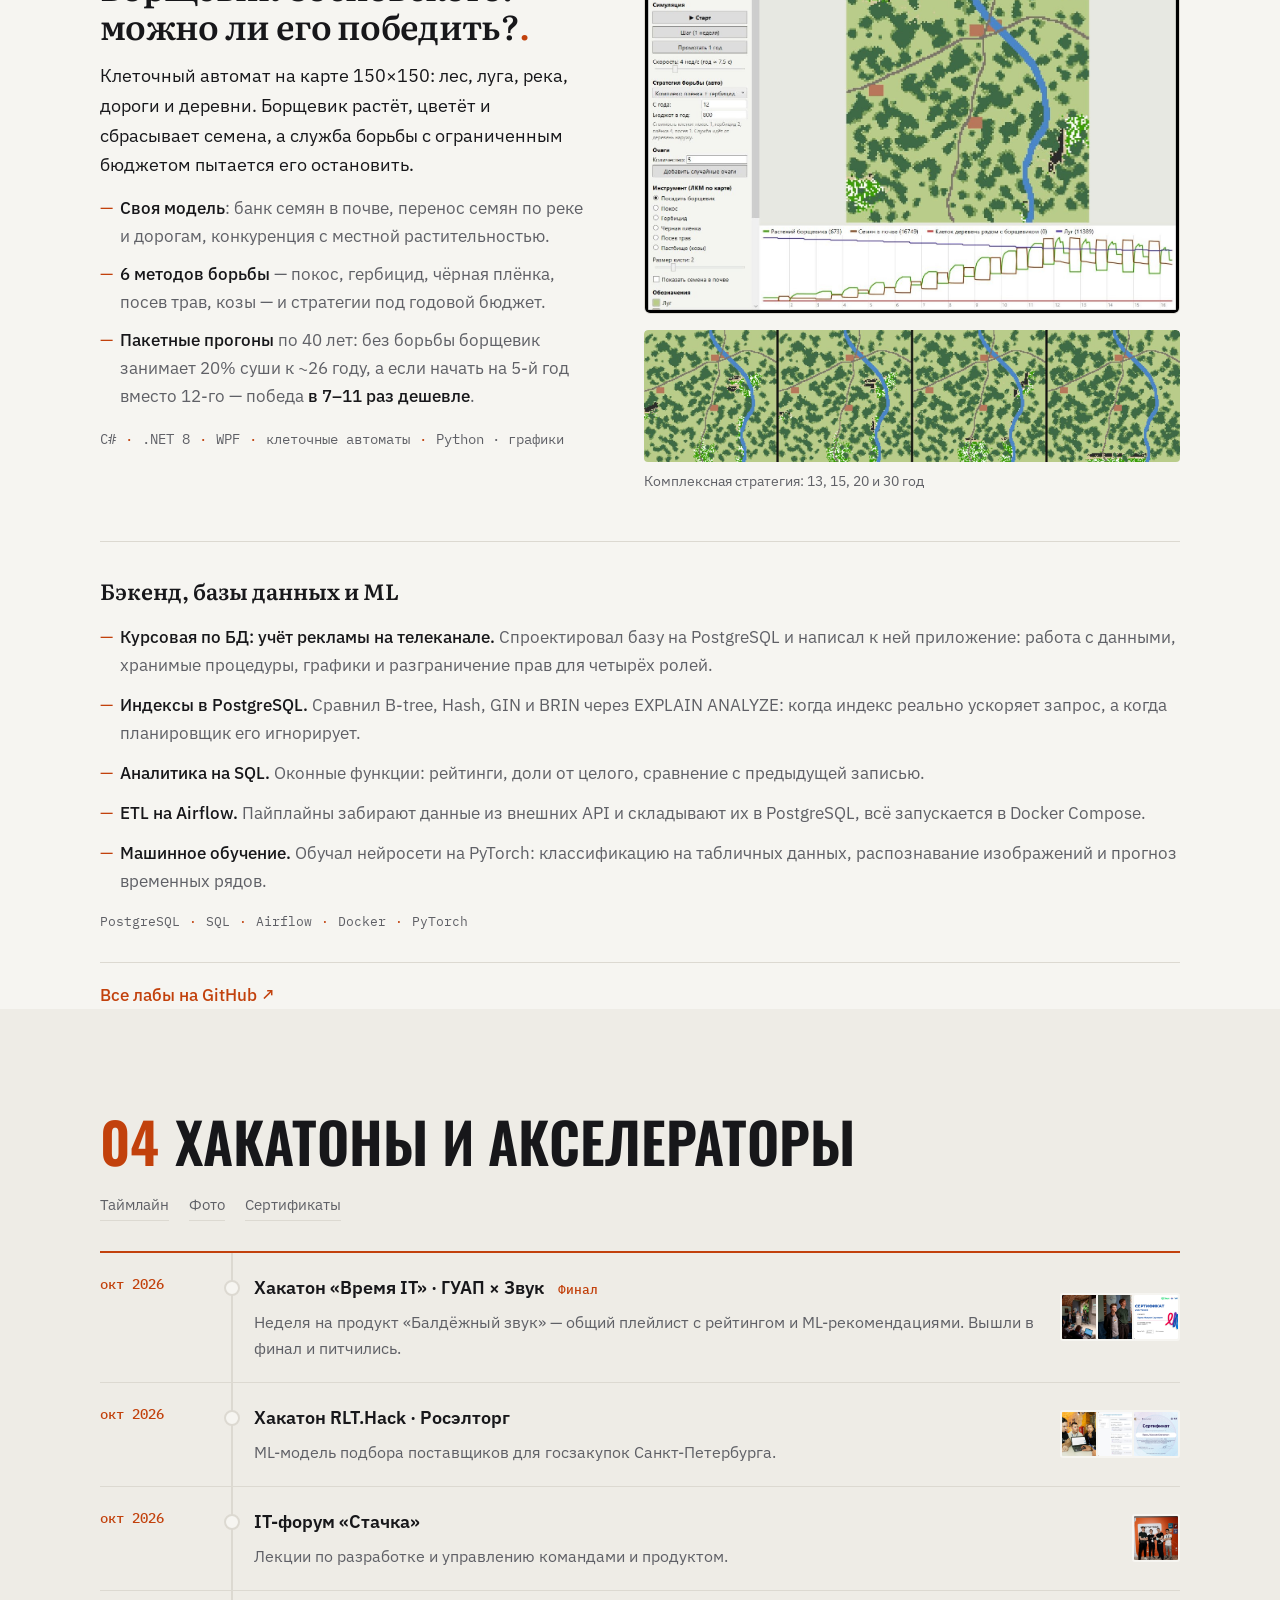
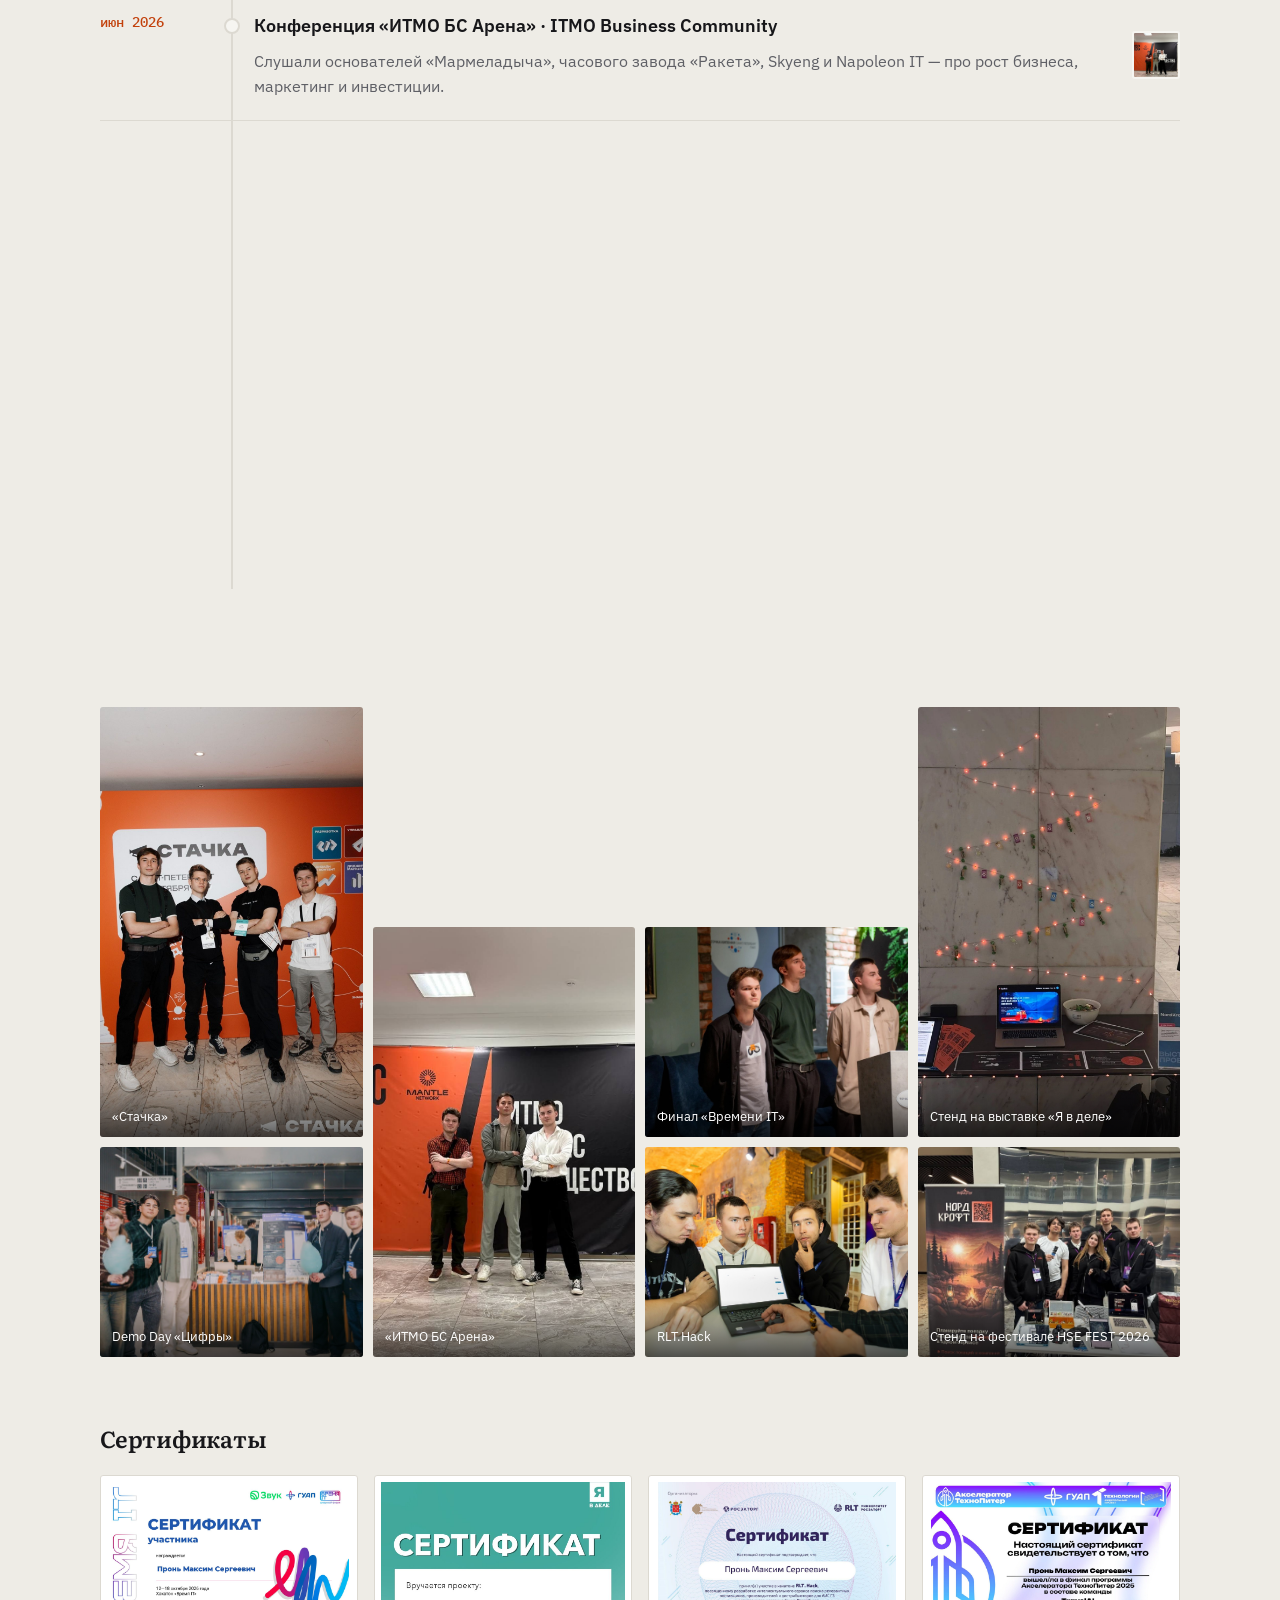
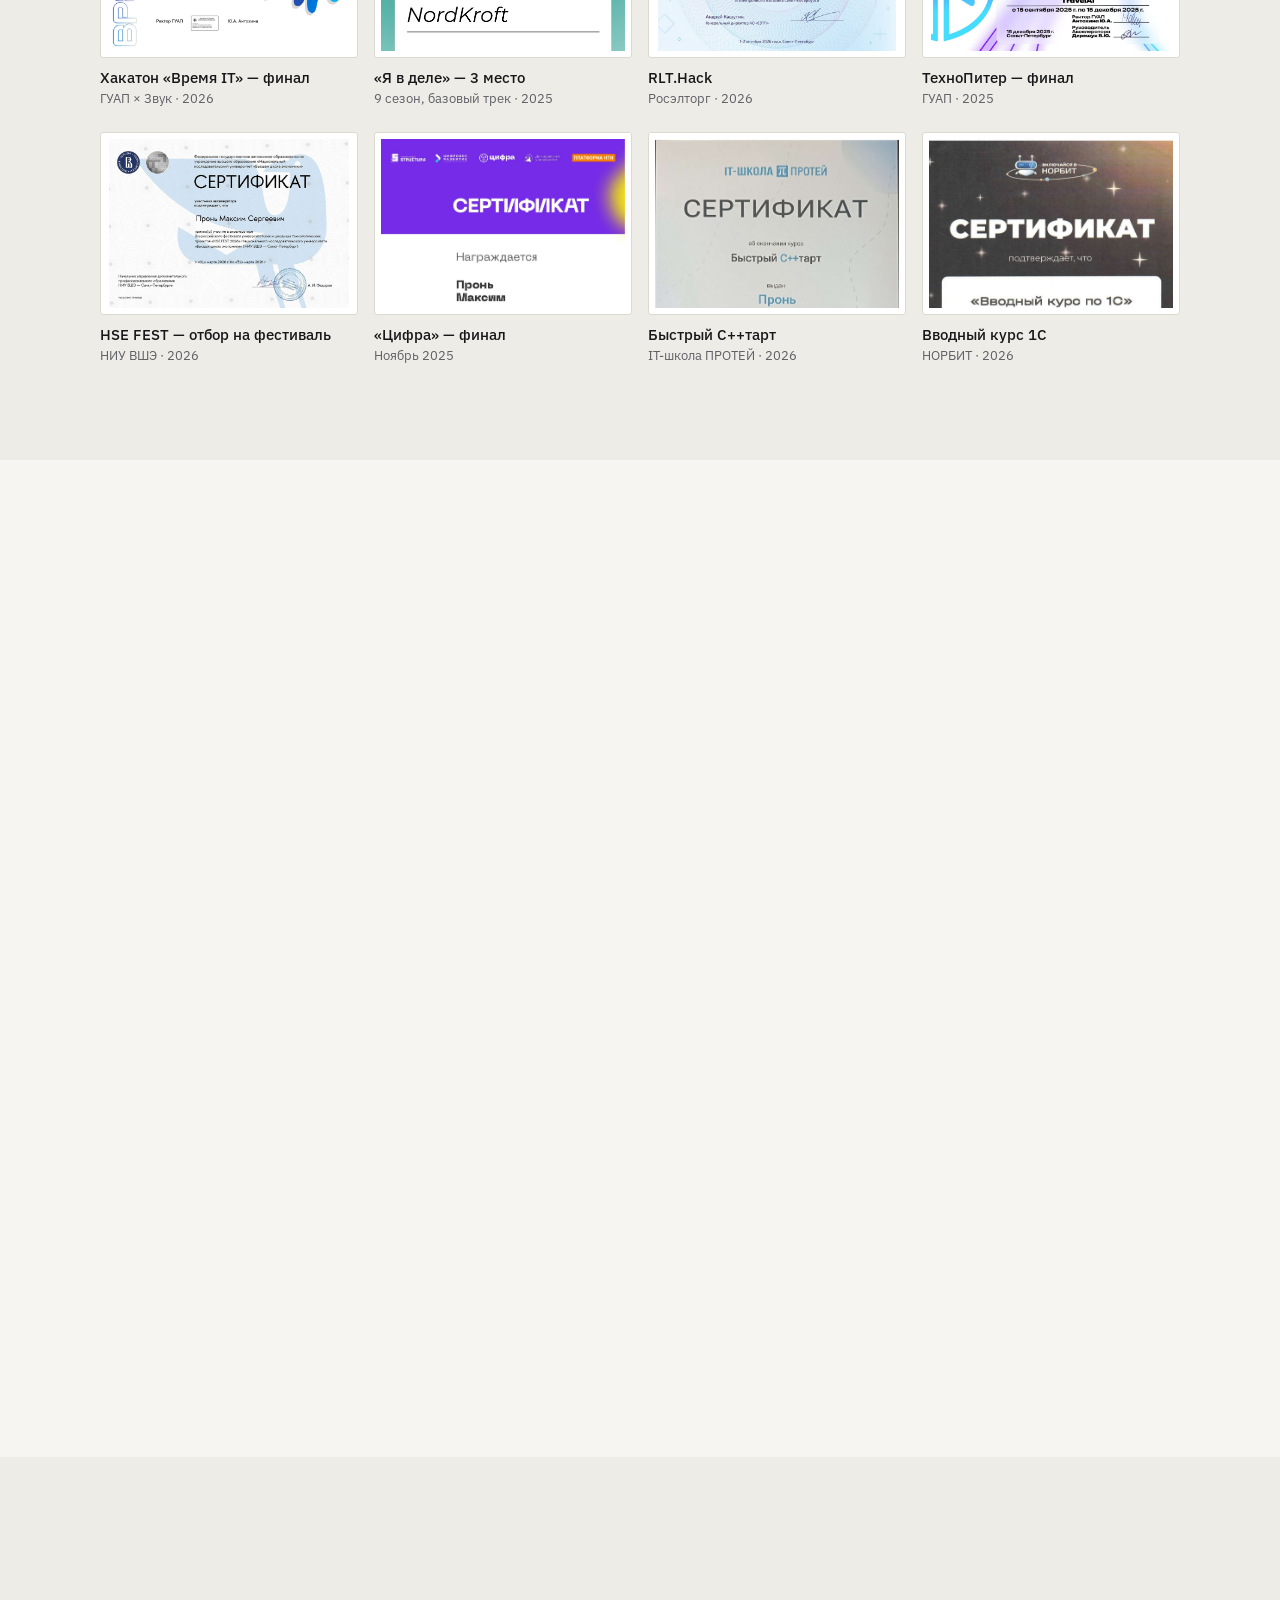
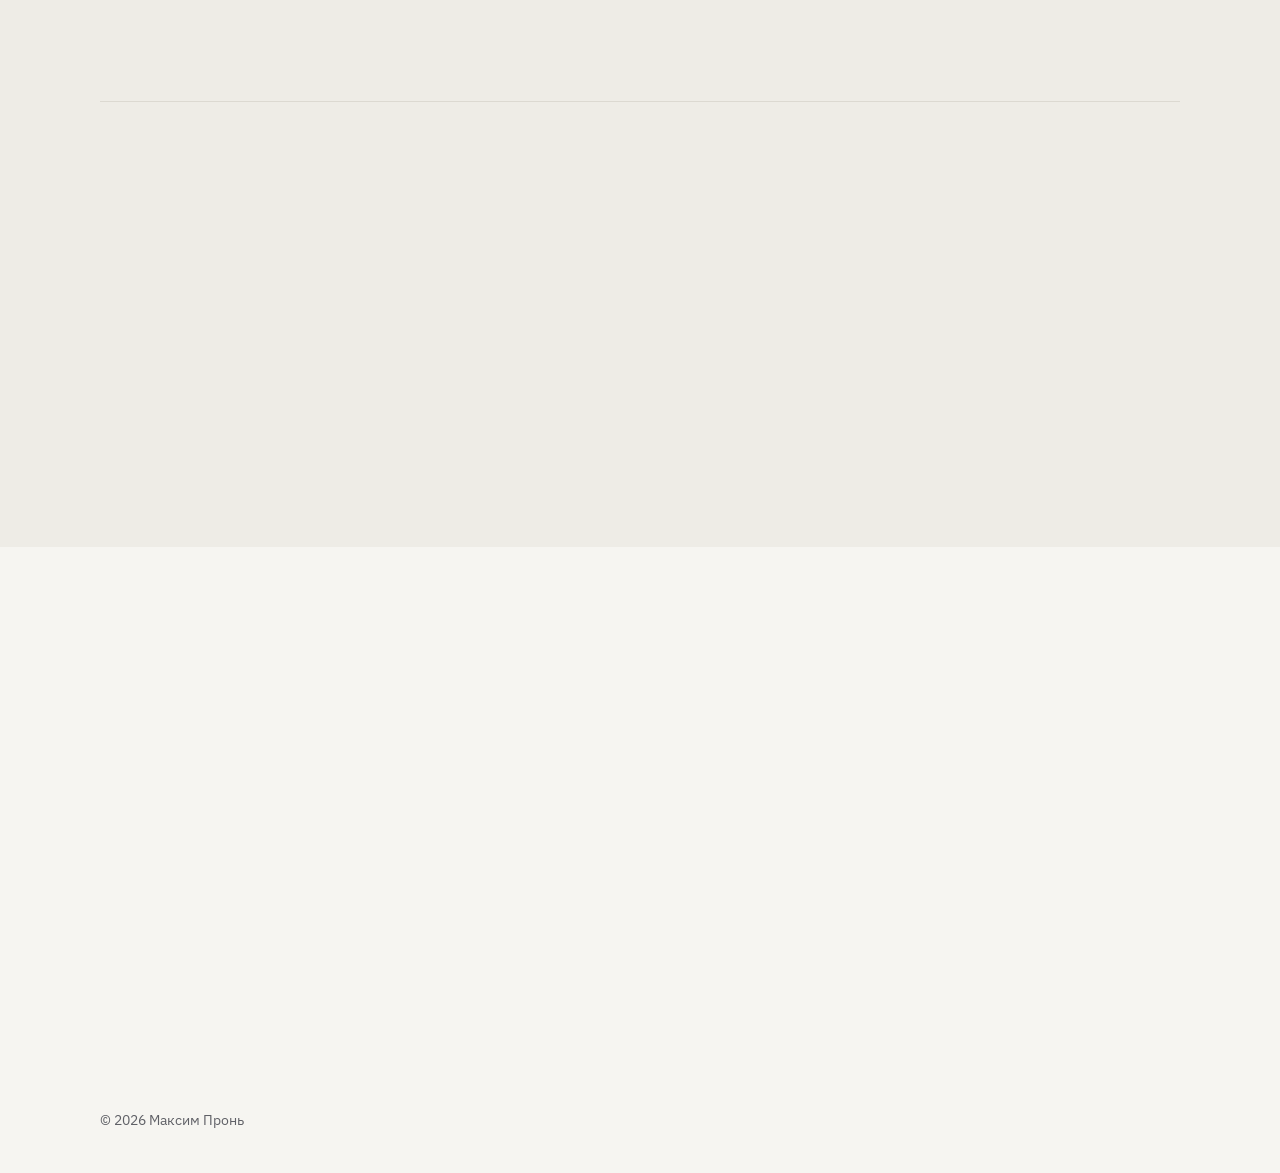
==== commit 73ee6143: "Шрифты: плакатный Oswald вместо Unbounded и контурных букв, без курсива Co-Authored-By: Claude Opus " ====
--- a/index.html
+++ b/index.html
@@ -23,8 +23,8 @@
 <link rel="icon" href="data:image/svg+xml,%3Csvg xmlns='http://www.w3.org/2000/svg' viewBox='0 0 64 64'%3E%3Crect width='64' height='64' rx='16' fill='%23ff7a45'/%3E%3Ctext x='32' y='43' font-family='Arial' font-weight='700' font-size='28' text-anchor='middle' fill='%230b0d10'%3EМП%3C/text%3E%3C/svg%3E">
 <link rel="preconnect" href="https://fonts.googleapis.com">
 <link rel="preconnect" href="https://fonts.gstatic.com" crossorigin>
-<link href="https://fonts.googleapis.com/css2?family=Unbounded:wght@800&family=Literata:opsz,wght@7..72,500;7..72,600&family=IBM+Plex+Sans:wght@400;500;600&family=IBM+Plex+Mono:wght@400;500&display=swap" rel="stylesheet">
-<link rel="stylesheet" href="style.css?v=35">
+<link href="https://fonts.googleapis.com/css2?family=Oswald:wght@500;600;700&family=Literata:opsz,wght@7..72,500;7..72,600;7..72,700&family=IBM+Plex+Sans:wght@400;500;600&family=IBM+Plex+Mono:wght@400;500&display=swap" rel="stylesheet">
+<link rel="stylesheet" href="style.css?v=37">
 </head>
 <body>
 <div class="progress" id="progress" aria-hidden="true"></div>
--- a/style.css
+++ b/style.css
@@ -10,6 +10,7 @@
   --f-head: "Literata", Georgia, serif;
   --f-body: "IBM Plex Sans", system-ui, sans-serif;
   --f-mono: "IBM Plex Mono", ui-monospace, monospace;
+  --f-display: "Oswald", "Arial Narrow", sans-serif;
 }
 :root[data-theme="light"] {
   --bg: #f6f5f1;
@@ -107,8 +108,8 @@
 .caret { animation: blink 1s steps(1) infinite; }
 @keyframes blink { 50% { opacity: 0; } }
 .scroll-hint { display: none; }
-.hero-name { font: 800 clamp(52px, 8.6vw, 112px)/.95 "Unbounded", var(--f-body); letter-spacing: -.045em; margin-bottom: 28px; }
-.outline { color: transparent; -webkit-text-stroke: 2px var(--text); }
+.hero-name { font: 700 clamp(64px, 10vw, 132px)/.9 var(--f-display); text-transform: uppercase; letter-spacing: -.005em; margin-bottom: 26px; }
+.outline { color: var(--accent); }
 .hero-lead { max-width: 560px; font-size: 18.5px; color: var(--muted); }
 .hero-lead b { color: var(--text); font-weight: 500; }
 .hero-cta { display: flex; flex-wrap: wrap; gap: 10px; margin-top: 34px; }
@@ -139,17 +140,16 @@
 .stats { display: grid; grid-template-columns: repeat(4, minmax(0, 1fr)); border-top: 1px solid var(--line); border-bottom: 1px solid var(--line); }
 .stat { padding: 26px 24px 24px 0; }
 .stat + .stat { padding-left: 24px; border-left: 1px solid var(--line); }
-.stat-num { font: 800 30px/1.1 "Unbounded", var(--f-body); letter-spacing: -.04em; }
+.stat-num { font: 600 36px/1.05 var(--f-display); text-transform: uppercase; }
 .stat-num.accent { color: var(--accent); }
 .stat-label { margin-top: 8px; font-size: 14.5px; color: var(--muted); line-height: 1.45; }
 .stat-label b { color: var(--text); font-weight: 500; }
 
 /* ---------- sections ---------- */
 .section { padding: 104px 0 0; }
-.section-head { display: flex; align-items: flex-end; gap: 18px; margin-bottom: 40px; }
-.section-num { font: 800 clamp(52px, 7vw, 86px)/.78 "Unbounded", var(--f-body); color: transparent; -webkit-text-stroke: 1.5px var(--accent); letter-spacing: -.04em; transition: color .9s ease .35s; }
-.section-head.in .section-num { color: var(--accent); }
-.section-head h2 { font: 800 clamp(30px, 4.4vw, 52px)/1 "Unbounded", var(--f-body); letter-spacing: -.035em; }
+.section-head { display: flex; align-items: baseline; gap: 16px; margin-bottom: 40px; }
+.section-num { font: 600 clamp(40px, 5vw, 56px)/1 var(--f-display); color: var(--accent); }
+.section-head h2 { font: 600 clamp(40px, 5vw, 56px)/1 var(--f-display); text-transform: uppercase; }
 .section-lead { color: var(--muted); font-size: 18px; margin: -18px 0 32px; }
 .sub-title { font: 600 23px var(--f-head); letter-spacing: -.01em; margin: 64px 0 20px; }
 
@@ -172,7 +172,7 @@
   font: 500 clamp(26px, 3.2vw, 38px)/1.25 var(--f-head); letter-spacing: -.015em; color: var(--text);
   margin-bottom: 28px; padding-left: 22px; border-left: 3px solid var(--accent);
 }
-.about-quote em { font-style: italic; color: var(--accent); }
+.about-quote em { font-style: normal; color: var(--accent); }
 .about-text .about-facts { margin-top: 26px; padding-top: 18px; border-top: 1px solid var(--line); font-size: 16px; }
 
 /* ---------- experience ---------- */
@@ -320,8 +320,8 @@
 
 /* ---------- contact ---------- */
 .contact-box { padding: 56px 0 8px; border-top: 1px solid var(--line); }
-.contact-box h2 { font: 800 clamp(34px, 5.4vw, 64px)/1 "Unbounded", var(--f-body); letter-spacing: -.04em; }
-.contact-box h2 em { font-style: normal; color: transparent; -webkit-text-stroke: 1.5px var(--text); }
+.contact-box h2 { font: 700 clamp(44px, 6.4vw, 84px)/.95 var(--f-display); text-transform: uppercase; }
+.contact-box h2 em { font-style: normal; color: var(--accent); }
 .contact-box > p { color: var(--muted); font-size: 18px; max-width: 560px; margin: 16px 0 28px; }
 .contact-links { display: grid; grid-template-columns: repeat(3, minmax(0, 1fr)); border-top: 1px solid var(--line); border-bottom: 1px solid var(--line); }
 .contact-item { padding: 18px 18px 18px 0; text-align: left; display: flex; flex-direction: column; gap: 2px; }
@@ -392,9 +392,9 @@
   .section { padding-top: 76px; }
   #experience, #journey, #life { padding-bottom: 72px; }
   .section-head { gap: 12px; flex-wrap: wrap; }
-  .section-head h2 { font-size: 26px; min-width: 0; }
-  .section-num { font-size: 46px; }
-  .hero-name { font-size: 50px; }
+  .section-head h2 { font-size: 34px; min-width: 0; }
+  .section-num { font-size: 34px; }
+  .hero-name { font-size: 62px; }
   .hero-photo { width: 100%; margin: 0; display: flex; flex-wrap: wrap; justify-content: center; align-items: center; gap: 8px; }
   .photo-frame { flex: 0 0 230px; margin: 0 calc((100% - 230px) / 2) 10px; }
   .float-chip { position: static; font-size: 12px; padding: 6px 10px; }
@@ -402,7 +402,7 @@
   .hero-cta .btn { flex: 1 1 auto; justify-content: center; }
   .stat, .stat + .stat { padding: 18px 12px 16px 0; }
   .stat:nth-child(even) { padding-left: 12px; }
-  .stat-num { font-size: 25px; }
+  .stat-num { font-size: 28px; }
   .exp { grid-template-columns: 1fr; gap: 10px; padding: 26px 0; }
   .exp-title { font-size: 22px; }
   .tl-item { grid-template-columns: 1fr; gap: 0; }
